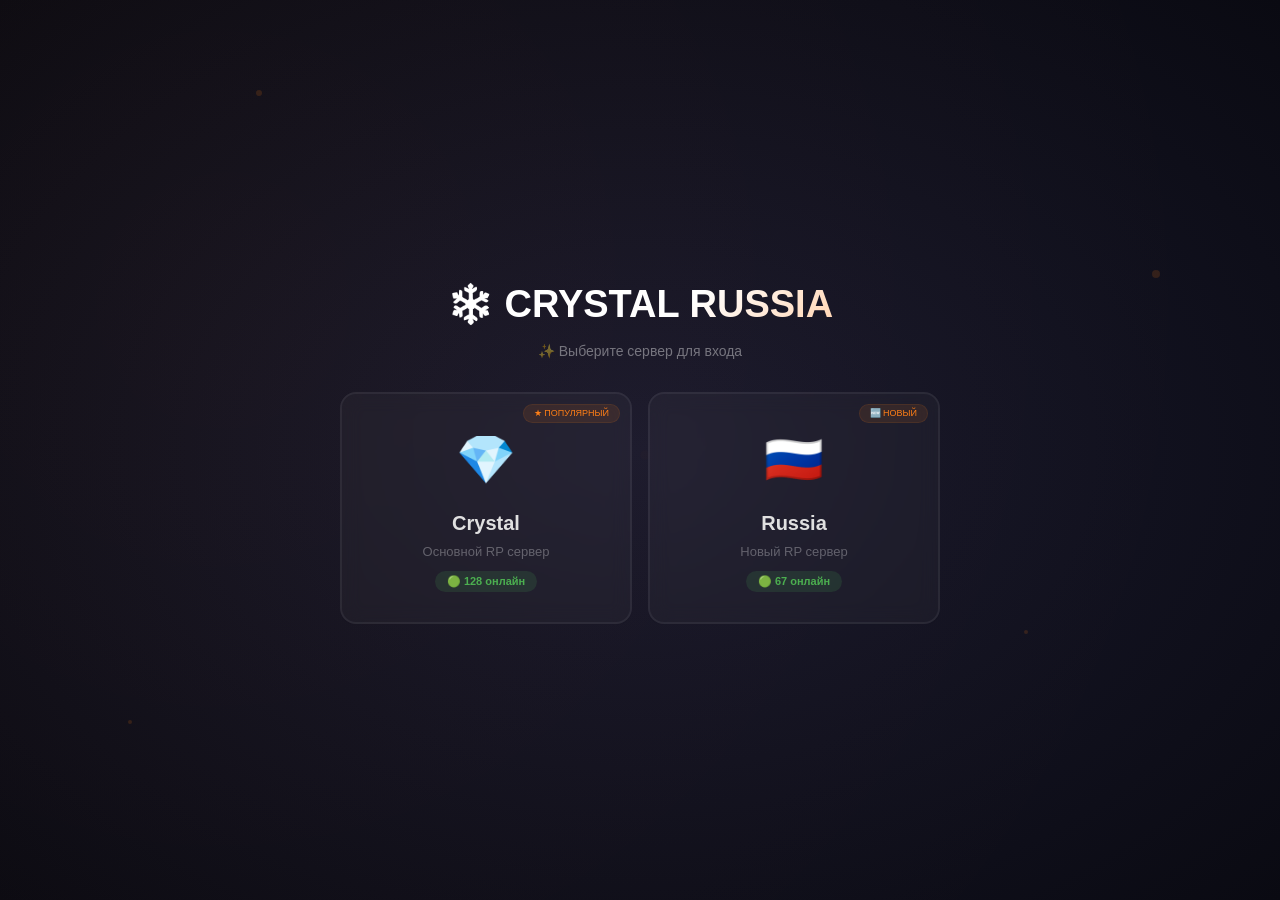
==== index.html @ 5cdd097f "Update index.html" ====
<!DOCTYPE html>
<html lang="ru">
<head>
    <meta charset="UTF-8">
    <meta name="viewport" content="width=device-width, initial-scale=1.0">
    <title>CRYSTAL RUSSIA | Форум</title>
    <link rel="stylesheet" href="https://cdnjs.cloudflare.com/ajax/libs/font-awesome/6.4.0/css/all.min.css">
    <style>
        /* ========================================================= */
        /* БАЗА */
        /* ========================================================= */
        * {
            margin: 0;
            padding: 0;
            box-sizing: border-box;
        }
        body {
            font-family: 'Segoe UI', Tahoma, Geneva, Verdana, sans-serif;
            background: #0a0a12;
            color: #e0e0e0;
            line-height: 1.5;
            overflow-x: hidden;
        }
        a {
            text-decoration: none;
            color: inherit;
        }
        .container {
            max-width: 1200px;
            margin: 0 auto;
            padding: 0 16px;
        }
        ::-webkit-scrollbar {
            width: 4px;
        }
        ::-webkit-scrollbar-track {
            background: #0a0a12;
        }
        ::-webkit-scrollbar-thumb {
            background: #ff7f17;
            border-radius: 10px;
        }
        .hidden {
            display: none !important;
        }

        /* ========================================================= */
        /* АНИМАЦИИ */
        /* ========================================================= */
        @keyframes fadeInUp {
            from {
                opacity: 0;
                transform: translateY(30px) scale(0.95);
            }
            to {
                opacity: 1;
                transform: translateY(0) scale(1);
            }
        }
        @keyframes float {
            0%,
            100% {
                transform: translateY(0) rotate(0deg);
            }
            50% {
                transform: translateY(-12px) rotate(2deg);
            }
        }
        @keyframes glowPulse {
            0%,
            100% {
                box-shadow: 0 0 10px rgba(255, 127, 23, 0.2);
            }
            50% {
                box-shadow: 0 0 30px rgba(255, 127, 23, 0.5), 0 0 60px rgba(255, 127, 23, 0.1);
            }
        }
        @keyframes pulse {
            0%,
            100% {
                opacity: 1;
                transform: scale(1);
            }
            50% {
                opacity: 0.6;
                transform: scale(1.1);
            }
        }
        @keyframes shimmer {
            0% {
                background-position: -200% center;
            }
            100% {
                background-position: 200% center;
            }
        }
        @keyframes rotateSlow {
            from {
                transform: rotate(0deg);
            }
            to {
                transform: rotate(360deg);
            }
        }
        @keyframes slideInLeft {
            from {
                opacity: 0;
                transform: translateX(-30px);
            }
            to {
                opacity: 1;
                transform: translateX(0);
            }
        }
        @keyframes messageAppear {
            from {
                opacity: 0;
                transform: translateX(-20px) scale(0.95);
            }
            to {
                opacity: 1;
                transform: translateX(0) scale(1);
            }
        }
        @keyframes scaleIn {
            from {
                opacity: 0;
                transform: scale(0.8);
            }
            to {
                opacity: 1;
                transform: scale(1);
            }
        }

        .animate-fade-up {
            animation: fadeInUp 0.6s ease forwards;
        }
        .animate-float {
            animation: float 3s ease-in-out infinite;
        }
        .animate-glow {
            animation: glowPulse 2.5s ease-in-out infinite;
        }
        .animate-pulse {
            animation: pulse 2s ease-in-out infinite;
        }
        .animate-slide-left {
            animation: slideInLeft 0.5s ease forwards;
        }
        .animate-rotate {
            animation: rotateSlow 10s linear infinite;
        }
        .animate-message {
            animation: messageAppear 0.4s ease forwards;
        }
        .animate-scale {
            animation: scaleIn 0.5s ease forwards;
        }

        .hover-scale {
            transition: transform 0.3s cubic-bezier(0.34, 1.56, 0.64, 1);
        }
        .hover-scale:hover {
            transform: scale(1.05);
        }
        .hover-glow {
            transition: box-shadow 0.3s ease, border-color 0.3s ease, transform 0.3s ease;
        }
        .hover-glow:hover {
            box-shadow: 0 0 30px rgba(255, 127, 23, 0.15);
            border-color: #ff7f17;
            transform: translateY(-3px);
        }

        /* ========================================================= */
        /* ВЫБОР СЕРВЕРА (ПЕРВИЧНЫЙ) */
        /* ========================================================= */
        .server-select-primary {
            display: flex;
            align-items: center;
            justify-content: center;
            min-height: 100vh;
            background: radial-gradient(ellipse at center, #1a1a2e, #0a0a12);
            padding: 20px;
            position: relative;
            overflow: hidden;
        }
        .server-select-primary::before {
            content: '';
            position: absolute;
            top: -30%;
            left: -30%;
            width: 160%;
            height: 160%;
            background: radial-gradient(circle at 30% 40%, rgba(255, 127, 23, 0.03), transparent 60%);
            animation: rotateSlow 30s linear infinite;
        }
        .server-select-primary__particles {
            position: absolute;
            width: 100%;
            height: 100%;
            top: 0;
            left: 0;
            pointer-events: none;
            overflow: hidden;
        }
        .server-select-primary__particle {
            position: absolute;
            width: 4px;
            height: 4px;
            background: rgba(255, 127, 23, 0.15);
            border-radius: 50%;
            animation: float 6s ease-in-out infinite;
        }
        .server-select-primary__particle:nth-child(1) {
            top: 10%;
            left: 20%;
            animation-delay: 0s;
            width: 6px;
            height: 6px;
        }
        .server-select-primary__particle:nth-child(2) {
            top: 70%;
            left: 80%;
            animation-delay: 1s;
        }
        .server-select-primary__particle:nth-child(3) {
            top: 30%;
            left: 90%;
            animation-delay: 2s;
            width: 8px;
            height: 8px;
        }
        .server-select-primary__particle:nth-child(4) {
            top: 80%;
            left: 10%;
            animation-delay: 0.5s;
        }
        .server-select-primary__particle:nth-child(5) {
            top: 50%;
            left: 50%;
            animation-delay: 1.5s;
            width: 10px;
            height: 10px;
            opacity: 0.1;
        }

        .server-select-primary__box {
            text-align: center;
            max-width: 600px;
            width: 100%;
            position: relative;
            z-index: 1;
            animation: fadeInUp 0.8s ease;
        }
        .server-select-primary__title {
            font-size: 38px;
            font-weight: 900;
            margin-bottom: 8px;
            background: linear-gradient(135deg, #fff 30%, #ff7f17 70%, #ff5500);
            -webkit-background-clip: text;
            -webkit-text-fill-color: transparent;
            background-size: 200% auto;
            animation: shimmer 4s linear infinite;
        }
        .server-select-primary__title-icon {
            display: inline-block;
            animation: rotateSlow 8s linear infinite;
        }
        .server-select-primary__subtitle {
            color: rgba(255, 255, 255, 0.4);
            font-size: 14px;
            margin-bottom: 30px;
        }
        .server-select-primary__grid {
            display: grid;
            grid-template-columns: repeat(auto-fit, minmax(200px, 1fr));
            gap: 16px;
        }

        .server-card {
            background: rgba(255, 255, 255, 0.03);
            border: 2px solid rgba(255, 255, 255, 0.06);
            border-radius: 16px;
            padding: 30px 20px;
            cursor: pointer;
            transition: all 0.4s cubic-bezier(0.34, 1.56, 0.64, 1);
            position: relative;
            overflow: hidden;
            backdrop-filter: blur(10px);
        }
        .server-card::before {
            content: '';
            position: absolute;
            top: 0;
            left: 0;
            right: 0;
            bottom: 0;
            background: linear-gradient(135deg, rgba(255, 127, 23, 0.05), transparent 50%);
            opacity: 0;
            transition: opacity 0.5s ease;
        }
        .server-card:hover {
            background: rgba(255, 255, 255, 0.06);
            border-color: #ff7f17;
            transform: translateY(-6px) scale(1.02);
            box-shadow: 0 20px 60px rgba(255, 127, 23, 0.1);
        }
        .server-card:hover::before {
            opacity: 1;
        }
        .server-card__icon {
            font-size: 48px;
            display: block;
            margin-bottom: 12px;
            transition: transform 0.3s ease;
        }
        .server-card:hover .server-card__icon {
            transform: scale(1.1) rotate(-5deg);
        }
        .server-card__name {
            font-size: 20px;
            font-weight: 700;
        }
        .server-card__desc {
            font-size: 13px;
            color: rgba(255, 255, 255, 0.3);
            margin-top: 4px;
        }
        .server-card__online {
            display: inline-block;
            padding: 2px 12px;
            border-radius: 20px;
            font-size: 11px;
            font-weight: 700;
            margin-top: 10px;
            background: rgba(76, 175, 80, 0.15);
            color: #4caf50;
            animation: pulse 2s infinite;
        }
        .server-card__badge {
            position: absolute;
            top: 10px;
            right: 10px;
            font-size: 9px;
            padding: 2px 10px;
            border-radius: 12px;
            background: rgba(255, 127, 23, 0.1);
            color: #ff7f17;
            border: 1px solid rgba(255, 127, 23, 0.1);
        }

        .server-select-secondary {
            display: none;
            align-items: center;
            justify-content: center;
            min-height: 80vh;
            padding: 20px;
            position: relative;
        }
        .server-select-secondary.active {
            display: flex;
            animation: fadeInUp 0.5s ease;
        }
        .server-select-secondary__box {
            text-align: center;
            max-width: 600px;
            width: 100%;
        }
        .server-select-secondary__title {
            font-size: 32px;
            font-weight: 900;
            margin-bottom: 6px;
            background: linear-gradient(90deg, #fff, #ff7f17);
            -webkit-background-clip: text;
            -webkit-text-fill-color: transparent;
        }
        .server-select-secondary__subtitle {
            color: rgba(255, 255, 255, 0.4);
            font-size: 13px;
            margin-bottom: 24px;
        }
        .server-select-secondary__grid {
            display: grid;
            grid-template-columns: repeat(auto-fit, minmax(200px, 1fr));
            gap: 16px;
        }

        /* ========================================================= */
        /* МОДАЛЬНОЕ ОКНО ВХОДА */
        /* ========================================================= */
        .login-modal {
            position: fixed;
            top: 0;
            left: 0;
            width: 100%;
            height: 100%;
            background: rgba(0, 0, 0, 0.85);
            z-index: 9999;
            display: none;
            align-items: center;
            justify-content: center;
            backdrop-filter: blur(8px);
        }
        .login-modal.active {
            display: flex;
            animation: fadeInUp 0.5s ease;
        }
        .login-modal__box {
            background: rgba(20, 20, 35, 0.95);
            padding: 32px;
            border-radius: 16px;
            border: 2px solid #ff7f17;
            width: 100%;
            max-width: 380px;
            box-shadow: 0 0 60px rgba(255, 127, 23, 0.12);
            animation: float 4s ease-in-out infinite;
            position: relative;
            overflow: hidden;
        }
        .login-modal__box::before {
            content: '';
            position: absolute;
            top: -50%;
            left: -50%;
            width: 200%;
            height: 200%;
            background: radial-gradient(circle at 30% 20%, rgba(255, 127, 23, 0.03), transparent 60%);
            pointer-events: none;
        }
        .login-modal__title {
            font-size: 24px;
            font-weight: 900;
            text-align: center;
            margin-bottom: 6px;
            background: linear-gradient(90deg, #fff, #ff7f17);
            -webkit-background-clip: text;
            -webkit-text-fill-color: transparent;
        }
        .login-modal__subtitle {
            text-align: center;
            color: rgba(255, 255, 255, 0.4);
            font-size: 13px;
            margin-bottom: 20px;
        }
        .login-modal__input {
            width: 100%;
            padding: 12px 16px;
            background: rgba(255, 255, 255, 0.04);
            border: 1px solid rgba(255, 255, 255, 0.08);
            border-radius: 10px;
            color: #fff;
            font-size: 14px;
            margin-bottom: 12px;
            transition: all 0.3s ease;
        }
        .login-modal__input:focus {
            outline: none;
            border-color: #ff7f17;
            box-shadow: 0 0 20px rgba(255, 127, 23, 0.1);
            transform: scale(1.01);
        }
        .login-modal__input::placeholder {
            color: rgba(255, 255, 255, 0.2);
        }
        .login-modal__btn {
            width: 100%;
            padding: 12px;
            background: linear-gradient(135deg, #ff7f17, #ff5500);
            border: none;
            border-radius: 10px;
            color: #fff;
            font-size: 15px;
            font-weight: 700;
            cursor: pointer;
            transition: all 0.3s cubic-bezier(0.34, 1.56, 0.64, 1);
            text-transform: uppercase;
            letter-spacing: 1px;
            position: relative;
            overflow: hidden;
        }
        .login-modal__btn::after {
            content: '';
            position: absolute;
            top: -50%;
            left: -50%;
            width: 200%;
            height: 200%;
            background: linear-gradient(45deg, transparent, rgba(255, 255, 255, 0.1), transparent);
            transform: rotate(45deg);
            transition: all 0.6s ease;
        }
        .login-modal__btn:hover {
            transform: translateY(-3px) scale(1.02);
            box-shadow: 0 6px 30px rgba(255, 127, 23, 0.4);
        }
        .login-modal__btn:hover::after {
            left: 100%;
        }
        .login-modal__btn:active {
            transform: scale(0.97);
        }
        .login-modal__error {
            color: #ff1744;
            font-size: 12px;
            text-align: center;
            margin-top: 8px;
            min-height: 18px;
        }
        .login-modal__error.success {
            color: #4caf50;
        }
        .login-modal__register {
            text-align: center;
            margin-top: 12px;
            font-size: 13px;
            color: rgba(255, 255, 255, 0.35);
        }
        .login-modal__register a {
            color: #ff7f17;
            cursor: pointer;
            transition: color 0.3s ease;
        }
        .login-modal__register a:hover {
            color: #ff5500;
            text-decoration: underline;
        }

        /* ========================================================= */
        /* ШАПКА */
        /* ========================================================= */
        .header {
            background: rgba(10, 10, 18, 0.85);
            backdrop-filter: blur(12px);
            border-bottom: 1px solid rgba(255, 127, 23, 0.1);
            padding: 8px 0;
            position: sticky;
            top: 0;
            z-index: 1000;
            transition: all 0.3s ease;
        }
        .header:hover {
            background: rgba(10, 10, 18, 0.95);
        }
        .header__container {
            display: flex;
            justify-content: space-between;
            align-items: center;
            flex-wrap: wrap;
            gap: 8px;
        }
        .header__left {
            display: flex;
            align-items: center;
            gap: 8px;
        }
        .header__logo {
            display: flex;
            align-items: center;
            gap: 8px;
        }
        .header__logo-icon {
            font-size: 22px;
            color: #ff7f17;
            animation: rotateSlow 10s linear infinite;
        }
        .header__logo-text {
            font-size: 18px;
            font-weight: 800;
            letter-spacing: 0.5px;
            background: linear-gradient(90deg, #fff, #ff7f17);
            -webkit-background-clip: text;
            -webkit-text-fill-color: transparent;
        }
        .header__server {
            font-size: 11px;
            color: rgba(255, 255, 255, 0.3);
            padding: 2px 10px;
            border-radius: 20px;
            background: rgba(255, 255, 255, 0.05);
            border: 1px solid rgba(255, 127, 23, 0.1);
            transition: all 0.3s ease;
            cursor: pointer;
            display: flex;
            align-items: center;
            gap: 4px;
        }
        .header__server:hover {
            border-color: #ff7f17;
            color: #fff;
            transform: scale(1.05);
            background: rgba(255, 127, 23, 0.05);
        }
        .header__online {
            display: flex;
            align-items: center;
            gap: 5px;
            font-size: 12px;
            color: #4caf50;
            padding: 2px 10px;
            background: rgba(76, 175, 80, 0.05);
            border-radius: 12px;
        }
        .header__online-dot {
            width: 8px;
            height: 8px;
            border-radius: 50%;
            background: #4caf50;
            animation: pulse 1.5s infinite;
        }
        .header__right {
            display: flex;
            align-items: center;
            gap: 8px;
        }
        .header__user-avatar {
            width: 36px;
            height: 36px;
            border-radius: 50%;
            background: linear-gradient(135deg, #ff7f17, #ff5500);
            display: flex;
            align-items: center;
            justify-content: center;
            font-size: 14px;
            font-weight: 700;
            cursor: pointer;
            transition: all 0.3s cubic-bezier(0.34, 1.56, 0.64, 1);
            flex-shrink: 0;
            object-fit: cover;
            position: relative;
            border: 2px solid transparent;
        }
        .header__user-avatar:hover {
            transform: scale(1.1);
            border-color: #ff7f17;
            box-shadow: 0 0 20px rgba(255, 127, 23, 0.2);
        }
        .header__user-avatar img {
            width: 100%;
            height: 100%;
            border-radius: 50%;
            object-fit: cover;
        }
        .header__user-avatar .status-dot {
            position: absolute;
            bottom: 0;
            right: 0;
            width: 12px;
            height: 12px;
            border-radius: 50%;
            border: 2px solid #0a0a12;
            transition: all 0.3s ease;
        }
        .status-online {
            background: #4caf50;
            animation: pulse 2s infinite;
        }
        .status-offline {
            background: #757575;
        }
        .header__user-name {
            font-weight: 600;
            font-size: 13px;
            transition: color 0.3s ease;
        }
        .header__user-name:hover {
            color: #ff7f17;
        }
        .header__user-prefix {
            padding: 1px 10px;
            border-radius: 20px;
            font-size: 9px;
            font-weight: 700;
            text-transform: uppercase;
            transition: all 0.3s ease;
        }
        .prefix-admin {
            background: linear-gradient(135deg, #ff1744, #d50000);
            color: #fff;
        }
        .prefix-helper {
            background: linear-gradient(135deg, #2196f3, #0d47a1);
            color: #fff;
        }
        .prefix-developer {
            background: linear-gradient(135deg, #ff7f17, #e65100);
            color: #fff;
        }
        .prefix-user {
            background: rgba(255, 255, 255, 0.08);
            color: rgba(255, 255, 255, 0.5);
        }
        .prefix-moderator {
            background: linear-gradient(135deg, #4caf50, #1b5e20);
            color: #fff;
        }

        .header__messages {
            position: relative;
            font-size: 18px;
            color: rgba(255, 255, 255, 0.4);
            transition: all 0.3s ease;
            cursor: pointer;
            padding: 4px 8px;
            border-radius: 8px;
        }
        .header__messages:hover {
            color: #ff7f17;
            background: rgba(255, 127, 23, 0.05);
            transform: scale(1.1);
        }
        .header__messages .badge {
            position: absolute;
            top: -5px;
            right: -3px;
            background: linear-gradient(135deg, #ff1744, #d50000);
            font-size: 8px;
            padding: 1px 5px;
            border-radius: 20px;
            font-weight: 700;
            animation: pulse 2s infinite;
        }
        .header__logout {
            padding: 4px 12px;
            background: rgba(255, 23, 68, 0.1);
            color: #ff1744;
            border: none;
            border-radius: 6px;
            cursor: pointer;
            font-weight: 600;
            transition: all 0.3s ease;
            font-size: 11px;
        }
        .header__logout:hover {
            background: rgba(255, 23, 68, 0.2);
            transform: scale(1.05);
        }

        /* ========================================================= */
        /* БУРГЕР-МЕНЮ */
        /* ========================================================= */
        .burger-icon {
            display: none;
            flex-direction: column;
            gap: 4px;
            cursor: pointer;
            padding: 5px 7px;
            background: rgba(255, 255, 255, 0.04);
            border-radius: 8px;
            border: 1px solid rgba(255, 255, 255, 0.06);
            transition: all 0.3s ease;
        }
        .burger-icon:hover {
            background: rgba(255, 127, 23, 0.05);
            border-color: #ff7f17;
        }
        .burger-icon span {
            width: 22px;
            height: 2px;
            background: #fff;
            border-radius: 3px;
            transition: all 0.3s ease;
        }
        .burger-icon.active span:nth-child(1) {
            transform: rotate(45deg) translate(5px, 4px);
        }
        .burger-icon.active span:nth-child(2) {
            opacity: 0;
            transform: scaleX(0);
        }
        .burger-icon.active span:nth-child(3) {
            transform: rotate(-45deg) translate(5px, -4px);
        }

        .burger-overlay {
            position: fixed;
            top: 0;
            left: 0;
            width: 100%;
            height: 100%;
            background: rgba(0, 0, 0, 0.6);
            z-index: 999;
            opacity: 0;
            visibility: hidden;
            transition: all 0.3s ease;
        }
        .burger-overlay.active {
            opacity: 1;
            visibility: visible;
        }

        .burger-menu {
            position: fixed;
            top: 0;
            left: -280px;
            width: 250px;
            height: 100vh;
            background: rgba(10, 10, 18, 0.98);
            padding: 10px 0;
            transition: all 0.4s cubic-bezier(0.4, 0, 0.2, 1);
            z-index: 1000;
            border-right: 2px solid #ff7f17;
            overflow-y: auto;
            box-shadow: 4px 0 40px rgba(0, 0, 0, 0.3);
        }
        .burger-menu.open {
            left: 0;
        }

        .burger-close {
            position: absolute;
            top: 8px;
            right: 12px;
            font-size: 20px;
            background: none;
            border: none;
            color: #fff;
            cursor: pointer;
            transition: all 0.3s ease;
            padding: 4px 8px;
            border-radius: 6px;
        }
        .burger-close:hover {
            color: #ff7f17;
            transform: rotate(90deg) scale(1.2);
            background: rgba(255, 127, 23, 0.05);
        }

        .burger-user {
            display: flex;
            align-items: center;
            gap: 8px;
            padding: 8px 14px 12px;
            border-bottom: 1px solid rgba(255, 255, 255, 0.05);
        }
        .burger-avatar {
            width: 36px;
            height: 36px;
            border-radius: 50%;
            background: linear-gradient(135deg, #ff7f17, #ff5500);
            display: flex;
            align-items: center;
            justify-content: center;
            font-size: 14px;
            font-weight: 700;
            flex-shrink: 0;
            overflow: hidden;
            position: relative;
            border: 2px solid rgba(255, 127, 23, 0.2);
        }
        .burger-avatar img {
            width: 100%;
            height: 100%;
            border-radius: 50%;
            object-fit: cover;
        }
        .burger-avatar .status-dot {
            position: absolute;
            bottom: 0;
            right: 0;
            width: 10px;
            height: 10px;
            border-radius: 50%;
            border: 2px solid #0a0a12;
        }
        .burger-username {
            font-size: 14px;
            font-weight: 700;
        }
        .burger-user-prefix {
            font-size: 8px;
            padding: 0px 6px;
            border-radius: 20px;
            font-weight: 700;
            text-transform: uppercase;
            display: inline-block;
        }
        .burger-user-status {
            font-size: 10px;
            color: #4caf50;
        }

        .burger-nav {
            padding: 4px 0;
        }
        .burger-nav-title {
            color: rgba(255, 255, 255, 0.2);
            font-size: 9px;
            text-transform: uppercase;
            letter-spacing: 1.5px;
            padding: 10px 14px 4px;
        }
        .burger-nav a {
            display: flex;
            align-items: center;
            justify-content: space-between;
            padding: 6px 14px;
            color: rgba(255, 255, 255, 0.6);
            transition: all 0.25s ease;
            font-size: 12px;
            cursor: pointer;
            border-left: 2px solid transparent;
        }
        .burger-nav a:hover {
            color: #ff7f17;
            background: rgba(255, 127, 23, 0.06);
            border-left-color: #ff7f17;
            padding-left: 18px;
        }
        .burger-nav a i {
            width: 20px;
            font-size: 13px;
            transition: transform 0.3s ease;
        }
        .burger-nav a:hover i {
            transform: scale(1.1);
        }
        .burger-nav a .badge {
            background: linear-gradient(135deg, #ff1744, #d50000);
            font-size: 8px;
            padding: 1px 6px;
            border-radius: 20px;
            animation: pulse 2s infinite;
        }

        .burger-footer {
            padding: 10px 14px;
            border-top: 1px solid rgba(255, 255, 255, 0.05);
            margin-top: auto;
        }

        /* ========================================================= */
        /* ОСНОВНЫЕ СТИЛИ */
        /* ========================================================= */
        .btn {
            display: inline-flex;
            align-items: center;
            gap: 8px;
            padding: 7px 18px;
            border-radius: 50px;
            font-weight: 700;
            font-size: 11px;
            border: none;
            cursor: pointer;
            transition: all 0.3s cubic-bezier(0.34, 1.56, 0.64, 1);
            text-transform: uppercase;
            letter-spacing: 0.5px;
            position: relative;
            overflow: hidden;
        }
        .btn-primary {
            background: linear-gradient(135deg, #ff7f17, #ff5500);
            color: #fff;
        }
        .btn-primary:hover {
            transform: translateY(-3px) scale(1.02);
            box-shadow: 0 6px 25px rgba(255, 127, 23, 0.3);
        }
        .btn-secondary {
            background: rgba(255, 255, 255, 0.05);
            color: #fff;
            border: 1px solid rgba(255, 255, 255, 0.08);
        }
        .btn-secondary:hover {
            border-color: #ff7f17;
            background: rgba(255, 127, 23, 0.05);
            transform: translateY(-3px);
        }
        .btn-sm {
            padding: 4px 12px;
            font-size: 10px;
        }
        .btn-danger {
            background: rgba(255, 23, 68, 0.1);
            color: #ff1744;
            border: 1px solid rgba(255, 23, 68, 0.12);
        }
        .btn-danger:hover {
            background: rgba(255, 23, 68, 0.2);
            transform: translateY(-3px);
        }
        .btn-success {
            background: rgba(76, 175, 80, 0.1);
            color: #4caf50;
            border: 1px solid rgba(76, 175, 80, 0.12);
        }
        .btn-success:hover {
            background: rgba(76, 175, 80, 0.2);
            transform: translateY(-3px);
        }
        .btn-warning {
            background: rgba(255, 193, 7, 0.1);
            color: #ffc107;
            border: 1px solid rgba(255, 193, 7, 0.12);
        }
        .btn-warning:hover {
            background: rgba(255, 193, 7, 0.2);
            transform: translateY(-3px);
        }

        .main-content {
            min-height: calc(100vh - 70px);
            padding: 20px 0 40px;
        }

        /* Герой */
        .hero {
            text-align: center;
            padding: 30px 0 25px;
            border-bottom: 1px solid rgba(255, 255, 255, 0.03);
            background: radial-gradient(ellipse at center, rgba(255, 127, 23, 0.03), transparent 70%);
            margin-bottom: 20px;
        }
        .hero__badge {
            display: inline-block;
            padding: 3px 14px;
            border-radius: 50px;
            background: rgba(255, 127, 23, 0.1);
            color: #ff7f17;
            font-size: 10px;
            font-weight: 700;
            border: 1px solid rgba(255, 127, 23, 0.12);
            margin-bottom: 10px;
            animation: pulse 3s infinite;
        }
        .hero__title {
            font-size: 28px;
            font-weight: 900;
            margin-bottom: 8px;
            background: linear-gradient(90deg, #fff, #ff7f17, #ff5500);
            -webkit-background-clip: text;
            -webkit-text-fill-color: transparent;
            background-size: 200% auto;
            animation: shimmer 4s linear infinite;
        }
        .hero__title span {
            -webkit-text-fill-color: #ff7f17;
        }
        .hero__subtitle {
            font-size: 14px;
            color: rgba(255, 255, 255, 0.4);
            max-width: 500px;
            margin: 0 auto 18px;
        }
        .hero__stats {
            display: flex;
            justify-content: center;
            gap: 24px;
            flex-wrap: wrap;
        }
        .hero__stat {
            text-align: center;
            padding: 8px 16px;
            background: rgba(255, 255, 255, 0.02);
            border-radius: 12px;
            border: 1px solid rgba(255, 255, 255, 0.03);
            transition: all 0.3s ease;
        }
        .hero__stat:hover {
            background: rgba(255, 255, 255, 0.04);
            border-color: rgba(255, 127, 23, 0.1);
            transform: translateY(-2px);
        }
        .hero__stat-number {
            display: block;
            font-size: 22px;
            font-weight: 900;
            color: #ff7f17;
            transition: all 0.3s ease;
        }
        .hero__stat:hover .hero__stat-number {
            transform: scale(1.05);
        }
        .hero__stat-label {
            font-size: 10px;
            color: rgba(255, 255, 255, 0.35);
        }

        /* Форум */
        .forum-section {
            padding: 16px 0;
            border-bottom: 1px solid rgba(255, 255, 255, 0.03);
        }
        .forum-section:last-child {
            border-bottom: none;
        }
        .forum-section__header {
            display: flex;
            justify-content: space-between;
            align-items: center;
            margin-bottom: 12px;
            flex-wrap: wrap;
            gap: 6px;
        }
        .forum-section__title {
            font-size: 16px;
            font-weight: 700;
            transition: color 0.3s ease;
        }
        .forum-section__title i {
            color: #ff7f17;
            margin-right: 6px;
        }
        .forum-section__desc {
            color: rgba(255, 255, 255, 0.35);
            font-size: 11px;
        }

        .forum-grid {
            display: grid;
            grid-template-columns: repeat(auto-fill, minmax(260px, 1fr));
            gap: 10px;
        }
        .forum-card {
            background: rgba(255, 255, 255, 0.02);
            border-radius: 10px;
            padding: 12px 14px;
            border: 1px solid rgba(255, 255, 255, 0.04);
            transition: all 0.3s cubic-bezier(0.34, 1.56, 0.64, 1);
            cursor: pointer;
            position: relative;
            overflow: hidden;
        }
        .forum-card::before {
            content: '';
            position: absolute;
            top: 0;
            left: 0;
            right: 0;
            bottom: 0;
            background: linear-gradient(135deg, rgba(255, 127, 23, 0.02), transparent);
            opacity: 0;
            transition: opacity 0.3s ease;
        }
        .forum-card:hover {
            background: rgba(255, 255, 255, 0.04);
            border-color: rgba(255, 127, 23, 0.15);
            transform: translateY(-4px) scale(1.01);
            box-shadow: 0 8px 30px rgba(0, 0, 0, 0.2);
        }
        .forum-card:hover::before {
            opacity: 1;
        }
        .forum-card__header {
            display: flex;
            align-items: center;
            gap: 8px;
            margin-bottom: 2px;
        }
        .forum-card__icon {
            font-size: 16px;
            color: #ff7f17;
            width: 28px;
            text-align: center;
            transition: transform 0.3s ease;
        }
        .forum-card:hover .forum-card__icon {
            transform: scale(1.1) rotate(-5deg);
        }
        .forum-card__title {
            font-size: 13px;
            font-weight: 700;
        }
        .forum-card__desc {
            font-size: 11px;
            color: rgba(255, 255, 255, 0.35);
            margin-left: 36px;
            margin-bottom: 4px;
        }
        .forum-card__meta {
            display: flex;
            gap: 12px;
            font-size: 10px;
            color: rgba(255, 255, 255, 0.2);
            margin-left: 36px;
        }
        .forum-card__meta span i {
            margin-right: 2px;
        }
        .forum-card__badge {
            background: linear-gradient(135deg, #ff1744, #d50000);
            font-size: 8px;
            padding: 1px 6px;
            border-radius: 20px;
            margin-left: 4px;
            animation: pulse 2s infinite;
        }

        /* Топики */
        .topics-section {
            padding: 16px 0 20px;
        }
        .topics-section__header {
            display: flex;
            justify-content: space-between;
            align-items: center;
            margin-bottom: 12px;
        }
        .topics-section__title {
            font-size: 16px;
            font-weight: 700;
        }

        .topic-list {
            display: flex;
            flex-direction: column;
            gap: 6px;
        }
        .topic-item {
            display: flex;
            justify-content: space-between;
            align-items: center;
            padding: 10px 14px;
            background: rgba(255, 255, 255, 0.015);
            border: 1px solid rgba(255, 255, 255, 0.03);
            border-radius: 8px;
            cursor: pointer;
            transition: all 0.3s ease;
        }
        .topic-item:hover {
            background: rgba(255, 255, 255, 0.025);
            border-color: rgba(255, 127, 23, 0.08);
            transform: translateX(4px);
        }
        .topic-item__left {
            display: flex;
            align-items: center;
            gap: 12px;
            flex: 1;
            min-width: 0;
        }
        .topic-item__status {
            font-size: 14px;
            color: #ff7f17;
            width: 20px;
            text-align: center;
        }
        .topic-item__title {
            font-size: 13px;
            font-weight: 600;
        }
        .topic-item__title a {
            transition: color 0.3s ease;
        }
        .topic-item__title a:hover {
            color: #ff7f17;
        }
        .topic-item__tag {
            font-size: 8px;
            padding: 1px 6px;
            border-radius: 20px;
            font-weight: 700;
            margin-left: 4px;
        }
        .tag-important {
            background: rgba(255, 23, 68, 0.15);
            color: #ff1744;
        }
        .tag-new {
            background: rgba(76, 175, 80, 0.15);
            color: #4caf50;
        }
        .tag-answered {
            background: rgba(33, 150, 243, 0.15);
            color: #2196f3;
        }
        .topic-item__meta {
            font-size: 10px;
            color: rgba(255, 255, 255, 0.25);
            margin-top: 2px;
        }
        .topic-item__meta span {
            margin-right: 10px;
        }
        .topic-item__right {
            font-size: 10px;
            color: rgba(255, 255, 255, 0.2);
            text-align: right;
            flex-shrink: 0;
        }
        .topic-item__right .author {
            display: block;
            font-weight: 600;
            color: rgba(255, 255, 255, 0.4);
        }

        .no-items {
            text-align: center;
            padding: 24px 16px;
            color: rgba(255, 255, 255, 0.15);
        }
        .no-items i {
            font-size: 28px;
            display: block;
            margin-bottom: 6px;
            opacity: 0.3;
        }

        /* Статистика */
        .forum-stats {
            display: grid;
            grid-template-columns: repeat(auto-fit, minmax(100px, 1fr));
            gap: 8px;
            padding: 18px 0;
            border-top: 1px solid rgba(255, 255, 255, 0.03);
            margin-top: 12px;
        }
        .forum-stats__item {
            text-align: center;
            padding: 8px;
            background: rgba(255, 255, 255, 0.01);
            border-radius: 8px;
            transition: all 0.3s ease;
        }
        .forum-stats__item:hover {
            background: rgba(255, 255, 255, 0.02);
            transform: translateY(-2px);
        }
        .forum-stats__number {
            display: block;
            font-size: 18px;
            font-weight: 900;
            color: #ff7f17;
            transition: all 0.3s ease;
        }
        .forum-stats__item:hover .forum-stats__number {
            transform: scale(1.05);
        }
        .forum-stats__label {
            font-size: 10px;
            color: rgba(255, 255, 255, 0.3);
        }

        /* Контент страницы */
        .content-page {
            padding: 20px 0;
            min-height: 40vh;
        }
        .content-page__title {
            font-size: 28px;
            font-weight: 900;
            margin-bottom: 6px;
            color: #ff7f17;
        }
        .content-page__subtitle {
            color: rgba(255, 255, 255, 0.35);
            margin-bottom: 20px;
            font-size: 14px;
        }
        .content-page__body {
            background: rgba(255, 255, 255, 0.02);
            border: 1px solid rgba(255, 255, 255, 0.05);
            border-radius: 12px;
            padding: 24px;
            font-size: 14px;
            line-height: 1.8;
            color: rgba(255, 255, 255, 0.8);
            white-space: pre-wrap;
            word-wrap: break-word;
            transition: all 0.3s ease;
        }
        .content-page__body:hover {
            border-color: rgba(255, 127, 23, 0.1);
        }
        .content-page__body h1,
        .content-page__body h2,
        .content-page__body h3 {
            color: #ff7f17;
            margin: 16px 0 8px;
        }
        .content-page__body h1 {
            font-size: 24px;
        }
        .content-page__body h2 {
            font-size: 20px;
        }
        .content-page__body h3 {
            font-size: 17px;
        }
        .content-page__body ul,
        .content-page__body ol {
            padding-left: 24px;
            margin: 8px 0;
        }
        .content-page__body li {
            margin: 4px 0;
        }
        .content-page__editor {
            width: 100%;
            min-height: 250px;
            background: rgba(255, 255, 255, 0.015);
            border: 1px solid rgba(255, 255, 255, 0.05);
            border-radius: 10px;
            padding: 14px;
            color: #e0e0e0;
            font-size: 13px;
            line-height: 1.7;
            resize: vertical;
            transition: all 0.3s ease;
        }
        .content-page__editor:focus {
            outline: none;
            border-color: #ff7f17;
            box-shadow: 0 0 20px rgba(255, 127, 23, 0.05);
        }
        .content-page__actions {
            display: flex;
            gap: 8px;
            margin-top: 12px;
            flex-wrap: wrap;
        }

        /* Жалобы и заявления */
        .complaints-page {
            padding: 20px 0;
        }
        .complaints-page__header {
            display: flex;
            justify-content: space-between;
            align-items: center;
            margin-bottom: 14px;
            flex-wrap: wrap;
            gap: 8px;
        }
        .complaints-page__title {
            font-size: 20px;
            font-weight: 900;
        }
        .complaints-page__title i {
            color: #ff7f17;
            margin-right: 8px;
        }

        .complaint-form {
            background: rgba(255, 255, 255, 0.015);
            border: 1px solid rgba(255, 255, 255, 0.04);
            border-radius: 10px;
            padding: 18px;
            margin-bottom: 18px;
            transition: all 0.3s ease;
        }
        .complaint-form:hover {
            border-color: rgba(255, 127, 23, 0.1);
        }
        .complaint-form__title {
            font-size: 15px;
            font-weight: 700;
            margin-bottom: 2px;
        }
        .complaint-form__subtitle {
            color: rgba(255, 255, 255, 0.3);
            font-size: 12px;
            margin-bottom: 12px;
        }
        .complaint-form__input {
            width: 100%;
            padding: 8px 12px;
            background: rgba(255, 255, 255, 0.04);
            border: 1px solid rgba(255, 255, 255, 0.05);
            border-radius: 8px;
            color: #fff;
            font-size: 12px;
            margin-bottom: 8px;
            transition: all 0.3s ease;
        }
        .complaint-form__input:focus {
            outline: none;
            border-color: #ff7f17;
            box-shadow: 0 0 15px rgba(255, 127, 23, 0.05);
        }
        .complaint-form__input::placeholder {
            color: rgba(255, 255, 255, 0.15);
        }
        .complaint-form__textarea {
            min-height: 80px;
            resize: vertical;
        }
        .complaint-form__row {
            display: grid;
            grid-template-columns: 1fr 1fr;
            gap: 8px;
        }
        .complaint-form__actions {
            display: flex;
            gap: 8px;
            margin-top: 2px;
            flex-wrap: wrap;
        }
        .complaint-form__image-upload {
            display: flex;
            align-items: center;
            gap: 10px;
            margin: 8px 0;
            padding: 8px 12px;
            background: rgba(255, 255, 255, 0.02);
            border-radius: 8px;
            border: 1px dashed rgba(255, 255, 255, 0.1);
        }
        .complaint-form__image-upload input[type="file"] {
            display: none;
        }
        .complaint-form__image-upload label {
            cursor: pointer;
            color: #ff7f17;
            font-size: 12px;
            transition: all 0.3s ease;
        }
        .complaint-form__image-upload label:hover {
            color: #ff5500;
            transform: scale(1.05);
        }
        .complaint-form__image-preview {
            display: flex;
            flex-wrap: wrap;
            gap: 8px;
            margin-top: 8px;
        }
        .complaint-form__image-preview img {
            width: 80px;
            height: 80px;
            object-fit: cover;
            border-radius: 8px;
            border: 1px solid rgba(255, 255, 255, 0.1);
        }

        .complaints-list {
            display: flex;
            flex-direction: column;
            gap: 8px;
        }
        .complaint-item {
            background: rgba(255, 255, 255, 0.015);
            border: 1px solid rgba(255, 255, 255, 0.03);
            border-radius: 10px;
            padding: 12px 14px;
            transition: all 0.3s ease;
        }
        .complaint-item:hover {
            background: rgba(255, 255, 255, 0.025);
            border-color: rgba(255, 127, 23, 0.08);
            transform: translateX(4px);
        }
        .complaint-item__header {
            display: flex;
            justify-content: space-between;
            align-items: center;
            flex-wrap: wrap;
            gap: 4px;
            margin-bottom: 2px;
        }
        .complaint-item__title {
            font-size: 13px;
            font-weight: 700;
        }
        .complaint-item__status {
            font-size: 10px;
            padding: 2px 10px;
            border-radius: 20px;
            font-weight: 600;
            animation: pulse 2s infinite;
        }
        .status-new {
            background: rgba(255, 127, 23, 0.1);
            color: #ff7f17;
        }
        .status-review {
            background: rgba(33, 150, 243, 0.1);
            color: #2196f3;
        }
        .status-answered {
            background: rgba(76, 175, 80, 0.1);
            color: #4caf50;
        }
        .status-rejected {
            background: rgba(255, 23, 68, 0.1);
            color: #ff1744;
        }
        .status-approved {
            background: rgba(76, 175, 80, 0.2);
            color: #4caf50;
        }

        .complaint-item__meta {
            font-size: 10px;
            color: rgba(255, 255, 255, 0.3);
        }
        .complaint-item__meta span {
            margin-right: 10px;
        }
        .complaint-item__body {
            font-size: 12px;
            color: rgba(255, 255, 255, 0.45);
            padding: 6px 0 4px;
            border-top: 1px solid rgba(255, 255, 255, 0.02);
            margin-top: 4px;
        }
        .complaint-item__images {
            display: flex;
            flex-wrap: wrap;
            gap: 8px;
            margin-top: 6px;
        }
        .complaint-item__images img {
            max-width: 150px;
            max-height: 150px;
            object-fit: cover;
            border-radius: 8px;
            border: 1px solid rgba(255, 255, 255, 0.1);
            cursor: pointer;
            transition: all 0.3s ease;
        }
        .complaint-item__images img:hover {
            transform: scale(1.05);
            border-color: #ff7f17;
        }
        .complaint-item__answer {
            background: rgba(76, 175, 80, 0.04);
            border-left: 3px solid #4caf50;
            padding: 6px 12px;
            border-radius: 6px;
            margin-top: 4px;
            font-size: 12px;
            color: rgba(255, 255, 255, 0.6);
        }
        .complaint-item__answer strong {
            color: #4caf50;
        }
        .complaint-item__actions {
            display: flex;
            gap: 4px;
            margin-top: 6px;
            flex-wrap: wrap;
        }

        /* ЧАТ */
        .chat-container {
            padding: 20px 0;
        }
        .chat-box {
            background: rgba(255, 255, 255, 0.015);
            border: 1px solid rgba(255, 255, 255, 0.04);
            border-radius: 12px;
            overflow: hidden;
            transition: all 0.3s ease;
        }
        .chat-box:hover {
            border-color: rgba(255, 127, 23, 0.08);
        }
        .chat-header {
            padding: 10px 16px;
            background: rgba(255, 255, 255, 0.02);
            border-bottom: 1px solid rgba(255, 255, 255, 0.04);
            display: flex;
            justify-content: space-between;
            align-items: center;
        }
        .chat-header__title {
            font-size: 14px;
            font-weight: 700;
        }
        .chat-header__title i {
            color: #ff7f17;
            margin-right: 6px;
        }
        .chat-header__online {
            font-size: 11px;
            color: #4caf50;
        }

        .chat-messages {
            padding: 12px 16px;
            max-height: 400px;
            overflow-y: auto;
            display: flex;
            flex-direction: column;
            gap: 4px;
            min-height: 200px;
        }
        .chat-message {
            display: flex;
            align-items: flex-start;
            gap: 8px;
            padding: 6px 10px;
            border-radius: 8px;
            background: rgba(255, 255, 255, 0.015);
            transition: all 0.3s ease;
            position: relative;
            animation: messageAppear 0.4s ease forwards;
            cursor: pointer;
        }
        .chat-message:hover {
            background: rgba(255, 255, 255, 0.03);
        }
        .chat-message:hover .chat-message__actions {
            opacity: 1;
        }
        .chat-message__avatar {
            width: 28px;
            height: 28px;
            border-radius: 50%;
            background: linear-gradient(135deg, #ff7f17, #ff5500);
            display: flex;
            align-items: center;
            justify-content: center;
            font-size: 11px;
            font-weight: 700;
            flex-shrink: 0;
            overflow: hidden;
            position: relative;
            cursor: pointer;
            transition: all 0.3s ease;
        }
        .chat-message__avatar:hover {
            transform: scale(1.1);
            border: 2px solid #ff7f17;
        }
        .chat-message__avatar img {
            width: 100%;
            height: 100%;
            border-radius: 50%;
            object-fit: cover;
        }
        .chat-message__avatar .status-dot {
            position: absolute;
            bottom: 0;
            right: 0;
            width: 8px;
            height: 8px;
            border-radius: 50%;
            border: 2px solid #0a0a12;
        }
        .chat-message__content {
            flex: 1;
            min-width: 0;
        }
        .chat-message__user {
            font-weight: 700;
            font-size: 12px;
            cursor: pointer;
            transition: color 0.3s ease;
        }
        .chat-message__user:hover {
            color: #ff7f17;
        }
        .chat-message__user .prefix {
            font-size: 8px;
            padding: 1px 6px;
            border-radius: 20px;
            font-weight: 700;
            text-transform: uppercase;
            margin-left: 4px;
        }
        .chat-message__text {
            font-size: 13px;
            color: rgba(255, 255, 255, 0.75);
            word-wrap: break-word;
        }
        .chat-message__text img {
            max-width: 200px;
            max-height: 200px;
            border-radius: 8px;
            margin-top: 4px;
            border: 1px solid rgba(255, 255, 255, 0.1);
            display: block;
        }
        .chat-message__time {
            font-size: 9px;
            color: rgba(255, 255, 255, 0.15);
            flex-shrink: 0;
            margin-top: 2px;
        }
        .chat-message__actions {
            display: flex;
            gap: 4px;
            opacity: 0;
            transition: all 0.3s ease;
            flex-shrink: 0;
            align-items: center;
        }
        .chat-message__actions button {
            background: none;
            border: none;
            color: rgba(255, 255, 255, 0.2);
            cursor: pointer;
            font-size: 10px;
            padding: 2px 4px;
            border-radius: 4px;
            transition: all 0.3s ease;
        }
        .chat-message__actions button:hover {
            color: #ff7f17;
            background: rgba(255, 127, 23, 0.1);
            transform: scale(1.1);
        }
        .chat-message__actions button.danger:hover {
            color: #ff1744;
            background: rgba(255, 23, 68, 0.1);
        }
        .chat-message__actions button.mute-btn:hover {
            color: #ffc107;
            background: rgba(255, 193, 7, 0.1);
        }

        .chat-input-area {
            padding: 8px 16px;
            border-top: 1px solid rgba(255, 255, 255, 0.04);
            display: flex;
            gap: 8px;
            background: rgba(255, 255, 255, 0.01);
            flex-wrap: wrap;
        }
        .chat-input-area input {
            flex: 1;
            padding: 8px 14px;
            background: rgba(255, 255, 255, 0.04);
            border: 1px solid rgba(255, 255, 255, 0.06);
            border-radius: 8px;
            color: #fff;
            font-size: 13px;
            transition: all 0.3s ease;
            min-width: 120px;
        }
        .chat-input-area input:focus {
            outline: none;
            border-color: #ff7f17;
            box-shadow: 0 0 20px rgba(255, 127, 23, 0.05);
        }
        .chat-input-area input::placeholder {
            color: rgba(255, 255, 255, 0.15);
        }
        .chat-input-area button {
            padding: 8px 18px;
            background: linear-gradient(135deg, #ff7f17, #ff5500);
            border: none;
            border-radius: 8px;
            color: #fff;
            font-weight: 700;
            cursor: pointer;
            transition: all 0.3s cubic-bezier(0.34, 1.56, 0.64, 1);
            font-size: 13px;
        }
        .chat-input-area button:hover {
            transform: scale(1.05);
            box-shadow: 0 4px 20px rgba(255, 127, 23, 0.2);
        }
        .chat-input-area button:active {
            transform: scale(0.95);
        }
        .chat-input-area .chat-image-btn {
            background: rgba(255, 255, 255, 0.05);
            color: rgba(255, 255, 255, 0.4);
            padding: 8px 12px;
            border-radius: 8px;
            cursor: pointer;
            transition: all 0.3s ease;
            border: none;
            font-size: 16px;
        }
        .chat-input-area .chat-image-btn:hover {
            background: rgba(255, 127, 23, 0.1);
            color: #ff7f17;
        }
        .chat-input-area .chat-image-input {
            display: none;
        }

        .chat-empty {
            text-align: center;
            padding: 30px 16px;
            color: rgba(255, 255, 255, 0.15);
        }
        .chat-empty i {
            font-size: 28px;
            display: block;
            margin-bottom: 6px;
            opacity: 0.3;
        }

        /* Профиль пользователя (модалка) */
        .user-profile-modal {
            position: fixed;
            top: 0;
            left: 0;
            width: 100%;
            height: 100%;
            background: rgba(0, 0, 0, 0.85);
            z-index: 9998;
            display: none;
            align-items: center;
            justify-content: center;
            backdrop-filter: blur(8px);
            padding: 20px;
        }
        .user-profile-modal.active {
            display: flex;
            animation: fadeInUp 0.4s ease;
        }
        .user-profile-modal__box {
            background: rgba(20, 20, 35, 0.95);
            padding: 30px;
            border-radius: 16px;
            border: 2px solid #ff7f17;
            width: 100%;
            max-width: 400px;
            box-shadow: 0 0 60px rgba(255, 127, 23, 0.12);
            animation: scaleIn 0.4s ease;
            position: relative;
        }
        .user-profile-modal__close {
            position: absolute;
            top: 10px;
            right: 14px;
            font-size: 20px;
            background: none;
            border: none;
            color: rgba(255, 255, 255, 0.3);
            cursor: pointer;
            transition: all 0.3s ease;
        }
        .user-profile-modal__close:hover {
            color: #ff7f17;
            transform: rotate(90deg) scale(1.2);
        }
        .user-profile-modal__avatar {
            width: 80px;
            height: 80px;
            border-radius: 50%;
            background: linear-gradient(135deg, #ff7f17, #ff5500);
            display: flex;
            align-items: center;
            justify-content: center;
            font-size: 32px;
            font-weight: 700;
            margin: 0 auto 12px;
            overflow: hidden;
            border: 2px solid rgba(255, 127, 23, 0.2);
            position: relative;
        }
        .user-profile-modal__avatar img {
            width: 100%;
            height: 100%;
            object-fit: cover;
        }
        .user-profile-modal__avatar .status-dot {
            position: absolute;
            bottom: 4px;
            right: 4px;
            width: 14px;
            height: 14px;
            border-radius: 50%;
            border: 2px solid #0a0a12;
        }
        .user-profile-modal__name {
            text-align: center;
            font-size: 20px;
            font-weight: 900;
        }
        .user-profile-modal__prefix {
            text-align: center;
            font-size: 11px;
            padding: 2px 14px;
            border-radius: 20px;
            font-weight: 700;
            text-transform: uppercase;
            display: inline-block;
            margin: 4px auto 8px;
        }
        .user-profile-modal__bio {
            text-align: center;
            color: rgba(255, 255, 255, 0.5);
            font-size: 13px;
            margin: 8px 0 16px;
            padding: 8px;
            background: rgba(255, 255, 255, 0.02);
            border-radius: 8px;
            min-height: 40px;
        }
        .user-profile-modal__status {
            text-align: center;
            font-size: 12px;
            color: #4caf50;
            margin-bottom: 12px;
        }
        .user-profile-modal__actions {
            display: flex;
            gap: 8px;
            justify-content: center;
            flex-wrap: wrap;
        }

        /* Панель разработчика */
        .dev-panel {
            padding: 20px 0;
        }
        .dev-panel__card {
            background: rgba(255, 255, 255, 0.02);
            border: 1px solid rgba(255, 127, 23, 0.1);
            border-radius: 12px;
            padding: 20px;
            transition: all 0.3s ease;
        }
        .dev-panel__card:hover {
            border-color: rgba(255, 127, 23, 0.2);
            box-shadow: 0 0 30px rgba(255, 127, 23, 0.03);
        }
        .dev-panel__title {
            font-size: 20px;
            font-weight: 900;
            margin-bottom: 4px;
        }
        .dev-panel__title i {
            color: #ff7f17;
            margin-right: 10px;
        }
        .dev-panel__subtitle {
            color: rgba(255, 255, 255, 0.35);
            margin-bottom: 18px;
            font-size: 13px;
        }
        .dev-panel__grid {
            display: grid;
            grid-template-columns: repeat(auto-fit, minmax(240px, 1fr));
            gap: 14px;
        }
        .dev-panel__item {
            background: rgba(255, 255, 255, 0.015);
            border: 1px solid rgba(255, 255, 255, 0.04);
            border-radius: 10px;
            padding: 14px 16px;
            transition: all 0.3s ease;
        }
        .dev-panel__item:hover {
            border-color: rgba(255, 127, 23, 0.08);
        }
        .dev-panel__item h4 {
            font-size: 13px;
            font-weight: 700;
            margin-bottom: 8px;
            color: #ff7f17;
        }
        .dev-panel__item select,
        .dev-panel__item input {
            width: 100%;
            padding: 6px 10px;
            background: rgba(255, 255, 255, 0.04);
            border: 1px solid rgba(255, 255, 255, 0.06);
            border-radius: 6px;
            color: #fff;
            font-size: 12px;
            margin-bottom: 6px;
            transition: all 0.3s ease;
        }
        .dev-panel__item select:focus,
        .dev-panel__item input:focus {
            outline: none;
            border-color: #ff7f17;
        }
        .dev-panel__item .btn {
            width: 100%;
            margin-top: 2px;
            padding: 6px;
            font-size: 11px;
        }
        .dev-panel__user-list {
            max-height: 300px;
            overflow-y: auto;
        }
        .dev-panel__user-item {
            display: flex;
            justify-content: space-between;
            align-items: center;
            padding: 4px 8px;
            background: rgba(255, 255, 255, 0.015);
            border-radius: 4px;
            margin-bottom: 2px;
            font-size: 12px;
            transition: all 0.3s ease;
        }
        .dev-panel__user-item:hover {
            background: rgba(255, 255, 255, 0.03);
        }
        .dev-panel__user-item .prefix {
            font-size: 8px;
            padding: 1px 6px;
            border-radius: 20px;
            font-weight: 700;
            text-transform: uppercase;
        }
        .dev-panel__user-item .status {
            font-size: 8px;
            padding: 1px 6px;
            border-radius: 20px;
        }
        .dev-panel__user-item .actions {
            display: flex;
            gap: 3px;
        }
        .dev-panel__user-item .actions button {
            background: none;
            border: none;
            color: rgba(255, 255, 255, 0.2);
            cursor: pointer;
            font-size: 11px;
            padding: 2px 4px;
            border-radius: 4px;
            transition: all 0.3s ease;
        }
        .dev-panel__user-item .actions button:hover {
            color: #ff7f17;
            background: rgba(255, 127, 23, 0.08);
            transform: scale(1.1);
        }
        .dev-panel__user-item .actions button.danger:hover {
            color: #ff1744;
            background: rgba(255, 23, 68, 0.08);
        }
        .dev-panel__user-item .actions button.success:hover {
            color: #4caf50;
            background: rgba(76, 175, 80, 0.08);
        }

        /* Профиль */
        .profile-page {
            padding: 20px 0;
        }
        .profile-card {
            background: rgba(255, 255, 255, 0.02);
            border: 1px solid rgba(255, 255, 255, 0.04);
            border-radius: 12px;
            padding: 24px;
            max-width: 480px;
            margin: 0 auto;
            transition: all 0.3s ease;
        }
        .profile-card:hover {
            border-color: rgba(255, 127, 23, 0.1);
        }
        .profile-card__avatar {
            width: 80px;
            height: 80px;
            border-radius: 50%;
            background: linear-gradient(135deg, #ff7f17, #ff5500);
            display: flex;
            align-items: center;
            justify-content: center;
            font-size: 32px;
            font-weight: 700;
            margin: 0 auto 12px;
            cursor: pointer;
            transition: all 0.3s cubic-bezier(0.34, 1.56, 0.64, 1);
            border: 2px solid rgba(255, 127, 23, 0.2);
            overflow: hidden;
            position: relative;
        }
        .profile-card__avatar:hover {
            transform: scale(1.05);
            border-color: #ff7f17;
            box-shadow: 0 0 30px rgba(255, 127, 23, 0.15);
        }
        .profile-card__avatar img {
            width: 100%;
            height: 100%;
            border-radius: 50%;
            object-fit: cover;
        }
        .profile-card__avatar .avatar-overlay {
            position: absolute;
            bottom: 0;
            left: 0;
            right: 0;
            background: rgba(0, 0, 0, 0.6);
            color: #fff;
            font-size: 10px;
            padding: 4px;
            text-align: center;
            opacity: 0;
            transition: all 0.3s ease;
        }
        .profile-card__avatar:hover .avatar-overlay {
            opacity: 1;
        }
        .profile-card__avatar .status-dot {
            position: absolute;
            bottom: 4px;
            right: 4px;
            width: 14px;
            height: 14px;
            border-radius: 50%;
            border: 2px solid #0a0a12;
        }
        .profile-card__name {
            text-align: center;
            font-size: 20px;
            font-weight: 900;
        }
        .profile-card__prefix {
            text-align: center;
            font-size: 11px;
            padding: 2px 14px;
            border-radius: 20px;
            font-weight: 700;
            text-transform: uppercase;
            display: inline-block;
            margin: 0 auto 12px;
        }
        .profile-card__field {
            margin-bottom: 10px;
        }
        .profile-card__field label {
            display: block;
            font-size: 11px;
            color: rgba(255, 255, 255, 0.35);
            margin-bottom: 2px;
        }
        .profile-card__field input,
        .profile-card__field select,
        .profile-card__field textarea {
            width: 100%;
            padding: 8px 12px;
            background: rgba(255, 255, 255, 0.04);
            border: 1px solid rgba(255, 255, 255, 0.06);
            border-radius: 8px;
            color: #fff;
            font-size: 13px;
            transition: all 0.3s ease;
            font-family: inherit;
        }
        .profile-card__field textarea {
            min-height: 80px;
            resize: vertical;
        }
        .profile-card__field input:focus,
        .profile-card__field select:focus,
        .profile-card__field textarea:focus {
            outline: none;
            border-color: #ff7f17;
            box-shadow: 0 0 15px rgba(255, 127, 23, 0.05);
        }
        .profile-card__field input::placeholder {
            color: rgba(255, 255, 255, 0.15);
        }
        .profile-card__actions {
            display: flex;
            gap: 8px;
            margin-top: 14px;
            flex-wrap: wrap;
        }

        .notifications-list {
            display: flex;
            flex-direction: column;
            gap: 8px;
        }

        /* Подвал */
        .footer {
            background: rgba(10, 10, 18, 0.6);
            padding: 20px 0 14px;
            border-top: 1px solid rgba(255, 255, 255, 0.03);
        }
        .footer__container {
            display: grid;
            grid-template-columns: repeat(auto-fit, minmax(140px, 1fr));
            gap: 16px;
        }
        .footer__column h4 {
            font-size: 12px;
            font-weight: 700;
            margin-bottom: 6px;
            color: #fff;
        }
        .footer__column a {
            display: block;
            color: rgba(255, 255, 255, 0.2);
            font-size: 11px;
            padding: 2px 0;
            transition: all 0.3s ease;
            cursor: pointer;
        }
        .footer__column a:hover {
            color: #ff7f17;
            transform: translateX(4px);
        }
        .footer__bottom {
            text-align: center;
            padding-top: 16px;
            border-top: 1px solid rgba(255, 255, 255, 0.03);
            margin-top: 16px;
            font-size: 10px;
            color: rgba(255, 255, 255, 0.1);
        }
        .footer__bottom span {
            color: #ff7f17;
        }

        /* Адаптация */
        @media (max-width: 768px) {
            .burger-icon {
                display: flex;
            }
            .header__user-name {
                display: none;
            }
            .header__user-prefix {
                display: none;
            }
            .hero__title {
                font-size: 22px;
            }
            .hero__stats {
                gap: 14px;
            }
            .forum-grid {
                grid-template-columns: 1fr;
            }
            .burger-menu {
                width: 230px;
                left: -250px;
            }
            .complaint-form__row {
                grid-template-columns: 1fr;
            }
            .login-modal__box {
                margin: 12px;
                padding: 20px 16px;
            }
            .dev-panel__grid {
                grid-template-columns: 1fr;
            }
            .profile-card {
                padding: 16px;
            }
            .chat-messages {
                max-height: 250px;
            }
            .server-select-primary__grid,
            .server-select-secondary__grid {
                grid-template-columns: 1fr;
            }
            .server-select-primary__title {
                font-size: 28px;
            }
            .server-select-secondary__title {
                font-size: 24px;
            }
        }
        @media (max-width: 480px) {
            .header__logo-text {
                font-size: 14px;
            }
            .header__online {
                font-size: 10px;
            }
            .hero__title {
                font-size: 18px;
            }
            .forum-section__title {
                font-size: 14px;
            }
            .content-page__title {
                font-size: 20px;
            }
            .complaints-page__title {
                font-size: 17px;
            }
            .dev-panel__title {
                font-size: 17px;
            }
        }
    </style>
</head>
<body>

    <!-- ========================================================= -->
    <!-- ВЫБОР СЕРВЕРА (ПЕРВИЧНЫЙ) -->
    <!-- ========================================================= -->
    <div class="server-select-primary" id="serverSelectPrimary">
        <div class="server-select-primary__particles">
            <div class="server-select-primary__particle"></div>
            <div class="server-select-primary__particle"></div>
            <div class="server-select-primary__particle"></div>
            <div class="server-select-primary__particle"></div>
            <div class="server-select-primary__particle"></div>
        </div>
        <div class="server-select-primary__box">
            <div class="server-select-primary__title">
                <span class="server-select-primary__title-icon">❄️</span> CRYSTAL <span>RUSSIA</span>
            </div>
            <div class="server-select-primary__subtitle">✨ Выберите сервер для входа</div>
            <div class="server-select-primary__grid">
                <div class="server-card animate-float hover-glow" onclick="selectServerPrimary('crystal')">
                    <span class="server-card__badge">★ ПОПУЛЯРНЫЙ</span>
                    <span class="server-card__icon">💎</span>
                    <div class="server-card__name">Crystal</div>
                    <div class="server-card__desc">Основной RP сервер</div>
                    <div class="server-card__online">🟢 128 онлайн</div>
                </div>
                <div class="server-card animate-float hover-glow" style="animation-delay:0.5s;" onclick="selectServerPrimary('russia')">
                    <span class="server-card__badge">🆕 НОВЫЙ</span>
                    <span class="server-card__icon">🇷🇺</span>
                    <div class="server-card__name">Russia</div>
                    <div class="server-card__desc">Новый RP сервер</div>
                    <div class="server-card__online">🟢 67 онлайн</div>
                </div>
            </div>
        </div>
    </div>

    <!-- ========================================================= -->
    <!-- МОДАЛЬНОЕ ОКНО ВХОДА -->
    <!-- ========================================================= -->
    <div class="login-modal" id="loginModal">
        <div class="login-modal__box animate-glow">
            <div class="login-modal__title">❄️ CRYSTAL <span>RUSSIA</span></div>
            <div class="login-modal__subtitle" id="loginSubtitle">🔑 Войдите в свой аккаунт</div>
            <input class="login-modal__input" id="loginUsername" placeholder="👤 Имя пользователя" type="text">
            <input class="login-modal__input" id="loginPassword" placeholder="🔒 Пароль" type="password">
            <button class="login-modal__btn" id="loginBtn">🚀 Войти</button>
            <div class="login-modal__error" id="loginError"></div>
            <div class="login-modal__register">
                <span id="registerText">Нет аккаунта? <a id="toggleAuth">Зарегистрироваться</a></span>
            </div>
        </div>
    </div>

    <!-- ========================================================= -->
    <!-- ВТОРИЧНЫЙ ВЫБОР СЕРВЕРА -->
    <!-- ========================================================= -->
    <div class="server-select-secondary" id="serverSelectSecondary">
        <div class="server-select-secondary__box">
            <div class="server-select-secondary__title">❄️ CRYSTAL RUSSIA</div>
            <div class="server-select-secondary__subtitle">✨ <span id="secondaryUserGreeting">Игрок</span>, выберите сервер для игры</div>
            <div class="server-select-secondary__grid">
                <div class="server-card animate-float hover-glow" onclick="selectServerSecondary('crystal')">
                    <span class="server-card__badge">★ ПОПУЛЯРНЫЙ</span>
                    <span class="server-card__icon">💎</span>
                    <div class="server-card__name">Crystal</div>
                    <div class="server-card__desc">Основной RP сервер</div>
                    <div class="server-card__online">🟢 128 онлайн</div>
                    <button class="btn btn-primary" style="margin-top:12px;width:100%;"><i class="fas fa-play"></i> Войти</button>
                </div>
                <div class="server-card animate-float hover-glow" style="animation-delay:0.5s;" onclick="selectServerSecondary('russia')">
                    <span class="server-card__badge">🆕 НОВЫЙ</span>
                    <span class="server-card__icon">🇷🇺</span>
                    <div class="server-card__name">Russia</div>
                    <div class="server-card__desc">Новый RP сервер</div>
                    <div class="server-card__online">🟢 67 онлайн</div>
                    <button class="btn btn-primary" style="margin-top:12px;width:100%;"><i class="fas fa-play"></i> Войти</button>
                </div>
            </div>
            <div style="margin-top:20px;">
                <button class="btn btn-secondary" onclick="logoutFromSecondary()">
                    <i class="fas fa-sign-out-alt"></i> Выйти из аккаунта
                </button>
            </div>
        </div>
    </div>

    <!-- ========================================================= -->
    <!-- ОСНОВНОЙ КОНТЕНТ -->
    <!-- ========================================================= -->
    <div id="mainContent" class="hidden">

        <!-- БУРГЕР-МЕНЮ -->
        <div class="burger-overlay" id="burgerOverlay"></div>
        <div class="burger-menu" id="burgerMenu">
            <button class="burger-close" onclick="toggleMenu()">✕</button>
            <div class="burger-user">
                <div class="burger-avatar" id="burgerAvatar">И</div>
                <div>
                    <div class="burger-username" id="burgerUsername">Игрок</div>
                    <div class="burger-user-prefix" id="burgerPrefix">Игрок</div>
                    <div class="burger-user-status">🟢 В сети</div>
                </div>
            </div>
            <nav class="burger-nav">
                <div class="burger-nav-title">📌 Основное</div>
                <a onclick="navigateTo('home')"><i class="fas fa-home"></i> Главная</a>
                <a onclick="navigateTo('news')"><i class="fas fa-newspaper"></i> Новости</a>
                <a onclick="navigateTo('rules')"><i class="fas fa-gavel"></i> Правила</a>
                <a onclick="navigateTo('guides')"><i class="fas fa-book"></i> Гайды и FAQ</a>
                <a onclick="navigateTo('lore')"><i class="fas fa-scroll"></i> Лор мира</a>

                <div class="burger-nav-title">⚠️ Администрация</div>
                <a onclick="navigateTo('complaints')"><i class="fas fa-users"></i> Жалобы <span class="badge" id="complaintsBadge">0</span></a>
                <a onclick="navigateTo('admin-complaints')"><i class="fas fa-shield-alt"></i> Жалобы на администрацию</a>
                <a onclick="navigateTo('unban')"><i class="fas fa-unlock-alt"></i> Заявки на разбан</a>
                <a onclick="navigateTo('questions')"><i class="fas fa-question-circle"></i> Вопросы к администрации</a>

                <div class="burger-nav-title">📝 Заявления</div>
                <a onclick="navigateTo('admin-applications')"><i class="fas fa-user-tie"></i> Заявление на Администратора <span class="badge" id="adminAppBadgeMenu">0</span></a>
                <a onclick="navigateTo('helper-applications')"><i class="fas fa-hands-helping"></i> Заявление на Хелпера <span class="badge" id="helperAppBadgeMenu">0</span></a>

                <div class="burger-nav-title">🎭 RolePlay</div>
                <a onclick="navigateTo('lspd')"><i class="fas fa-police"></i> LSPD</a>
                <a onclick="navigateTo('government')"><i class="fas fa-landmark"></i> Government</a>
                <a onclick="navigateTo('mafia')"><i class="fas fa-user-secret"></i> Мафии и банды</a>
                <a onclick="navigateTo('business')"><i class="fas fa-store"></i> Бизнес и организации</a>

                <div class="burger-nav-title">🏆 События</div>
                <a onclick="navigateTo('events')"><i class="fas fa-trophy"></i> Конкурсы и ивенты</a>

                <div class="burger-nav-title">🛠 Техническое</div>
                <a onclick="navigateTo('support')"><i class="fas fa-tools"></i> Техподдержка</a>
                <a onclick="navigateTo('bugs')"><i class="fas fa-bug"></i> Баг-репорты</a>

                <div class="burger-nav-title">💬 Социальное</div>
                <a onclick="navigateTo('bulletin')"><i class="fas fa-bullhorn"></i> Доска объявлений</a>
                <a onclick="navigateTo('chat')"><i class="fas fa-comments"></i> Флудилка</a>

                <div class="burger-nav-title">📦 Архивы</div>
                <a onclick="navigateTo('archive')"><i class="fas fa-archive"></i> Архивы</a>

                <div id="devMenuSection" class="hidden">
                    <div class="burger-nav-title">🛠 Панель разработчика</div>
                    <a onclick="navigateTo('devpanel')"><i class="fas fa-code"></i> Управление</a>
                </div>

                <div class="burger-nav-title">🌐 Сервер</div>
                <a onclick="showServerSelection()"><i class="fas fa-exchange-alt"></i> Сменить сервер</a>

                <div class="burger-nav-title">👤 Личное</div>
                <a onclick="navigateTo('profile')"><i class="fas fa-user"></i> Мой профиль</a>
                <a onclick="navigateTo('notifications')"><i class="fas fa-bell"></i> Уведомления <span class="badge" id="notifBadge">0</span></a>
            </nav>
            <div class="burger-footer">
                <button class="btn btn-primary" onclick="showServerSelection()" style="width:100%;margin-bottom:6px;">
                    <i class="fas fa-globe"></i> Сменить сервер
                </button>
                <button class="btn btn-danger" onclick="logout()" style="width:100%;">
                    <i class="fas fa-sign-out-alt"></i> Выйти
                </button>
            </div>
        </div>

        <!-- ШАПКА -->
        <header class="header">
            <div class="container header__container">
                <div class="header__left">
                    <div class="burger-icon" id="burgerIcon" onclick="toggleMenu()">
                        <span></span>
                        <span></span>
                        <span></span>
                    </div>
                    <div class="header__logo">
                        <span class="header__logo-icon">❄️</span>
                        <span class="header__logo-text">CRYSTAL <span>RUSSIA</span></span>
                    </div>
                    <span class="header__server" id="headerServer" onclick="showServerSelection()">
                        🌐 Crystal <i class="fas fa-chevron-down" style="font-size:8px;opacity:0.5;"></i>
                    </span>
                    <div class="header__online">
                        <span class="header__online-dot"></span>
                        <span>Игроков: <strong id="onlineCount">0</strong></span>
                    </div>
                </div>
                <div class="header__right">
                    <a class="header__messages" onclick="navigateTo('notifications')">
                        <i class="fas fa-envelope"></i>
                        <span class="badge" id="notifBadgeHeader">0</span>
                    </a>
                    <div class="header__user-avatar" id="headerAvatar" onclick="navigateTo('profile')">
                        <span id="headerAvatarText">И</span>
                        <span class="status-dot status-online" id="headerStatusDot"></span>
                    </div>
                    <span class="header__user-name" id="headerUsername">Игрок</span>
                    <span class="header__user-prefix" id="headerPrefix">Игрок</span>
                    <button class="header__logout" onclick="logout()">
                        <i class="fas fa-sign-out-alt"></i>
                    </button>
                </div>
            </div>
        </header>

        <!-- ========================================================= -->
        <!-- КОНТЕЙНЕР ДЛЯ СТРАНИЦ -->
        <!-- ========================================================= -->
        <div class="container main-content" id="pageContainer">

            <!-- ГЛАВНАЯ -->
            <div id="page-home">
                <section class="hero">
                    <div class="container">
                        <div class="hero__badge animate-pulse">🔥 ТОП-1 RP ПРОЕКТ 2025</div>
                        <h1 class="hero__title">Добро пожаловать в <span>CRYSTAL RUSSIA</span></h1>
                        <p class="hero__subtitle">Уникальный RolePlay проект на базе GTA 5</p>
                        <div class="hero__stats">
                            <div class="hero__stat animate-fade-up" style="animation-delay:0.1s;">
                                <span class="hero__stat-number" id="serverOnline">0</span>
                                <span class="hero__stat-label">Игроков онлайн</span>
                            </div>
                            <div class="hero__stat animate-fade-up" style="animation-delay:0.2s;">
                                <span class="hero__stat-number">24/7</span>
                                <span class="hero__stat-label">Поддержка</span>
                            </div>
                            <div class="hero__stat animate-fade-up" style="animation-delay:0.3s;">
                                <span class="hero__stat-number">50+</span>
                                <span class="hero__stat-label">Уникальных модов</span>
                            </div>
                            <div class="hero__stat animate-fade-up" style="animation-delay:0.4s;">
                                <span class="hero__stat-number" id="totalUsers">0</span>
                                <span class="hero__stat-label">Зарегистрировано</span>
                            </div>
                        </div>
                    </div>
                </section>

                <!-- ОСНОВНЫЕ РАЗДЕЛЫ -->
                <section class="forum-section">
                    <div class="container">
                        <div class="forum-section__header">
                            <div>
                                <h2 class="forum-section__title"><i class="fas fa-info-circle"></i> Основные разделы</h2>
                                <div class="forum-section__desc">Новости, правила, гайды и лор</div>
                            </div>
                            <button class="btn btn-new-topic" id="createTopicBtn" onclick="showCreateTopic()" style="display:none;">
                                <i class="fas fa-plus"></i> Создать тему
                            </button>
                        </div>
                        <div class="forum-grid">
                            <div class="forum-card animate-slide-left" style="animation-delay:0.1s;" onclick="navigateTo('news')">
                                <div class="forum-card__header">
                                    <span class="forum-card__icon"><i class="fas fa-newspaper"></i></span>
                                    <span class="forum-card__title">Новости проекта</span>
                                    <span class="forum-card__badge" id="newsBadge">0</span>
                                </div>
                                <div class="forum-card__desc">Последние обновления и анонсы</div>
                                <div class="forum-card__meta">
                                    <span><i class="fas fa-comment"></i> <span id="newsReplies">0</span></span>
                                    <span><i class="fas fa-eye"></i> <span id="newsViews">0</span></span>
                                </div>
                            </div>
                            <div class="forum-card animate-slide-left" style="animation-delay:0.2s;" onclick="navigateTo('rules')">
                                <div class="forum-card__header">
                                    <span class="forum-card__icon"><i class="fas fa-gavel"></i></span>
                                    <span class="forum-card__title">Правила проекта</span>
                                </div>
                                <div class="forum-card__desc">Полные правила сервера</div>
                                <div class="forum-card__meta">
                                    <span><i class="fas fa-comment"></i> 45</span>
                                    <span><i class="fas fa-eye"></i> 15.7K</span>
                                </div>
                            </div>
                            <div class="forum-card animate-slide-left" style="animation-delay:0.3s;" onclick="navigateTo('guides')">
                                <div class="forum-card__header">
                                    <span class="forum-card__icon"><i class="fas fa-book"></i></span>
                                    <span class="forum-card__title">Гайды и FAQ</span>
                                </div>
                                <div class="forum-card__desc">Инструкции для новичков</div>
                                <div class="forum-card__meta">
                                    <span><i class="fas fa-comment"></i> 89</span>
                                    <span><i class="fas fa-eye"></i> 8.4K</span>
                                </div>
                            </div>
                            <div class="forum-card animate-slide-left" style="animation-delay:0.4s;" onclick="navigateTo('lore')">
                                <div class="forum-card__header">
                                    <span class="forum-card__icon"><i class="fas fa-scroll"></i></span>
                                    <span class="forum-card__title">Лор мира</span>
                                </div>
                                <div class="forum-card__desc">История штата и фракций</div>
                                <div class="forum-card__meta">
                                    <span><i class="fas fa-comment"></i> 23</span>
                                    <span><i class="fas fa-eye"></i> 3.1K</span>
                                </div>
                            </div>
                        </div>
                    </div>
                </section>

                <!-- АДМИНИСТРАЦИЯ -->
                <section class="forum-section">
                    <div class="container">
                        <div class="forum-section__header">
                            <div>
                                <h2 class="forum-section__title"><i class="fas fa-shield-alt"></i> Администрация</h2>
                                <div class="forum-section__desc">Жалобы, разбаны и вопросы</div>
                            </div>
                        </div>
                        <div class="forum-grid">
                            <div class="forum-card animate-slide-left" style="animation-delay:0.1s;" onclick="navigateTo('complaints')">
                                <div class="forum-card__header">
                                    <span class="forum-card__icon"><i class="fas fa-users" style="color:#ff1744;"></i></span>
                                    <span class="forum-card__title">Жалобы на игроков</span>
                                    <span class="forum-card__badge" id="complaintsBadgeCard">0</span>
                                </div>
                                <div class="forum-card__desc">Подача жалоб на нарушение правил</div>
                                <div class="forum-card__meta">
                                    <span><i class="fas fa-comment"></i> <span id="complaintsTotal">0</span></span>
                                    <span><i class="fas fa-eye"></i> 22.1K</span>
                                </div>
                            </div>
                            <div class="forum-card animate-slide-left" style="animation-delay:0.2s;" onclick="navigateTo('admin-complaints')">
                                <div class="forum-card__header">
                                    <span class="forum-card__icon"><i class="fas fa-user-shield" style="color:#ff7f17;"></i></span>
                                    <span class="forum-card__title">Жалобы на администрацию</span>
                                </div>
                                <div class="forum-card__desc">Обратная связь о действиях админов</div>
                                <div class="forum-card__meta">
                                    <span><i class="fas fa-comment"></i> 67</span>
                                    <span><i class="fas fa-eye"></i> 5.8K</span>
                                </div>
                            </div>
                            <div class="forum-card animate-slide-left" style="animation-delay:0.3s;" onclick="navigateTo('unban')">
                                <div class="forum-card__header">
                                    <span class="forum-card__icon"><i class="fas fa-unlock-alt" style="color:#4caf50;"></i></span>
                                    <span class="forum-card__title">Заявки на разбан</span>
                                </div>
                                <div class="forum-card__desc">Апелляции и обжалование блокировок</div>
                                <div class="forum-card__meta">
                                    <span><i class="fas fa-comment"></i> 156</span>
                                    <span><i class="fas fa-eye"></i> 9.3K</span>
                                </div>
                            </div>
                            <div class="forum-card animate-slide-left" style="animation-delay:0.4s;" onclick="navigateTo('questions')">
                                <div class="forum-card__header">
                                    <span class="forum-card__icon"><i class="fas fa-question-circle" style="color:#2196f3;"></i></span>
                                    <span class="forum-card__title">Вопросы к администрации</span>
                                </div>
                                <div class="forum-card__desc">Общие вопросы по механике игры</div>
                                <div class="forum-card__meta">
                                    <span><i class="fas fa-comment"></i> 203</span>
                                    <span><i class="fas fa-eye"></i> 14.6K</span>
                                </div>
                            </div>
                        </div>
                    </div>
                </section>

                <!-- ЗАЯВЛЕНИЯ -->
                <section class="forum-section">
                    <div class="container">
                        <div class="forum-section__header">
                            <div>
                                <h2 class="forum-section__title"><i class="fas fa-file-signature"></i> Заявления</h2>
                                <div class="forum-section__desc">Подача заявлений на посты</div>
                            </div>
                        </div>
                        <div class="forum-grid">
                            <div class="forum-card animate-slide-left" style="animation-delay:0.1s;" onclick="navigateTo('admin-applications')">
                                <div class="forum-card__header">
                                    <span class="forum-card__icon"><i class="fas fa-user-tie" style="color:#ff7f17;"></i></span>
                                    <span class="forum-card__title">Заявление на Администратора</span>
                                    <span class="forum-card__badge" id="adminAppBadge">0</span>
                                </div>
                                <div class="forum-card__desc">Подача заявки на пост администратора</div>
                                <div class="forum-card__meta">
                                    <span><i class="fas fa-comment"></i> <span id="adminAppTotal">0</span></span>
                                    <span><i class="fas fa-eye"></i> 1.2K</span>
                                </div>
                            </div>
                            <div class="forum-card animate-slide-left" style="animation-delay:0.2s;" onclick="navigateTo('helper-applications')">
                                <div class="forum-card__header">
                                    <span class="forum-card__icon"><i class="fas fa-hands-helping" style="color:#2196f3;"></i></span>
                                    <span class="forum-card__title">Заявление на Хелпера</span>
                                    <span class="forum-card__badge" id="helperAppBadge">0</span>
                                </div>
                                <div class="forum-card__desc">Подача заявки на пост хелпера</div>
                                <div class="forum-card__meta">
                                    <span><i class="fas fa-comment"></i> <span id="helperAppTotal">0</span></span>
                                    <span><i class="fas fa-eye"></i> 856</span>
                                </div>
                            </div>
                        </div>
                    </div>
                </section>

                <!-- ROLEPLAY -->
                <section class="forum-section">
                    <div class="container">
                        <div class="forum-section__header">
                            <div>
                                <h2 class="forum-section__title"><i class="fas fa-theater-masks"></i> RolePlay</h2>
                                <div class="forum-section__desc">Фракции, мафии, банды и бизнес</div>
                            </div>
                        </div>
                        <div class="forum-grid">
                            <div class="forum-card animate-slide-left" style="animation-delay:0.1s;" onclick="navigateTo('lspd')">
                                <div class="forum-card__header">
                                    <span class="forum-card__icon"><i class="fas fa-police" style="color:#2196f3;"></i></span>
                                    <span class="forum-card__title">LSPD</span>
                                </div>
                                <div class="forum-card__desc">Устав, отчеты и состав полиции</div>
                                <div class="forum-card__meta">
                                    <span><i class="fas fa-comment"></i> 234</span>
                                    <span><i class="fas fa-eye"></i> 18.7K</span>
                                </div>
                            </div>
                            <div class="forum-card animate-slide-left" style="animation-delay:0.2s;" onclick="navigateTo('government')">
                                <div class="forum-card__header">
                                    <span class="forum-card__icon"><i class="fas fa-landmark" style="color:#4caf50;"></i></span>
                                    <span class="forum-card__title">Government</span>
                                </div>
                                <div class="forum-card__desc">Деятельность правительства штата</div>
                                <div class="forum-card__meta">
                                    <span><i class="fas fa-comment"></i> 89</span>
                                    <span><i class="fas fa-eye"></i> 6.2K</span>
                                </div>
                            </div>
                            <div class="forum-card animate-slide-left" style="animation-delay:0.3s;" onclick="navigateTo('mafia')">
                                <div class="forum-card__header">
                                    <span class="forum-card__icon"><i class="fas fa-user-secret" style="color:#ff1744;"></i></span>
                                    <span class="forum-card__title">Мафии и банды</span>
                                </div>
                                <div class="forum-card__desc">Криминальные организации</div>
                                <div class="forum-card__meta">
                                    <span><i class="fas fa-comment"></i> 456</span>
                                    <span><i class="fas fa-eye"></i> 31.4K</span>
                                </div>
                            </div>
                            <div class="forum-card animate-slide-left" style="animation-delay:0.4s;" onclick="navigateTo('business')">
                                <div class="forum-card__header">
                                    <span class="forum-card__icon"><i class="fas fa-store" style="color:#ff7f17;"></i></span>
                                    <span class="forum-card__title">Бизнес и организации</span>
                                </div>
                                <div class="forum-card__desc">Легальный бизнес и вакансии</div>
                                <div class="forum-card__meta">
                                    <span><i class="fas fa-comment"></i> 178</span>
                                    <span><i class="fas fa-eye"></i> 11.5K</span>
                                </div>
                            </div>
                        </div>
                    </div>
                </section>

                <!-- ИВЕНТЫ -->
                <section class="forum-section">
                    <div class="container">
                        <div class="forum-section__header">
                            <div>
                                <h2 class="forum-section__title"><i class="fas fa-trophy" style="color:#ffd700;"></i> Конкурсы и ивенты</h2>
                                <div class="forum-section__desc">Анонсы и результаты мероприятий</div>
                            </div>
                            <button class="btn btn-new-topic" id="createEventBtn" onclick="showCreateEvent()" style="display:none;">
                                <i class="fas fa-plus"></i> Создать ивент
                            </button>
                        </div>
                        <div class="forum-grid" id="eventsGrid"></div>
                    </div>
                </section>

                <!-- ТЕХНИЧЕСКАЯ ЧАСТЬ -->
                <section class="forum-section">
                    <div class="container">
                        <div class="forum-section__header">
                            <div>
                                <h2 class="forum-section__title"><i class="fas fa-tools"></i> Техническая часть</h2>
                                <div class="forum-section__desc">Помощь с игрой и баг-репорты</div>
                            </div>
                        </div>
                        <div class="forum-grid">
                            <div class="forum-card animate-slide-left" style="animation-delay:0.1s;" onclick="navigateTo('support')">
                                <div class="forum-card__header">
                                    <span class="forum-card__icon"><i class="fas fa-tools" style="color:#2196f3;"></i></span>
                                    <span class="forum-card__title">Техническая поддержка</span>
                                </div>
                                <div class="forum-card__desc">Проблемы с лаунчером и подключением</div>
                                <div class="forum-card__meta">
                                    <span><i class="fas fa-comment"></i> 423</span>
                                    <span><i class="fas fa-eye"></i> 27.8K</span>
                                </div>
                            </div>
                            <div class="forum-card animate-slide-left" style="animation-delay:0.2s;" onclick="navigateTo('bugs')">
                                <div class="forum-card__header">
                                    <span class="forum-card__icon"><i class="fas fa-bug" style="color:#ff1744;"></i></span>
                                    <span class="forum-card__title">Баг-репорты</span>
                                </div>
                                <div class="forum-card__desc">Сообщения о найденных ошибках</div>
                                <div class="forum-card__meta">
                                    <span><i class="fas fa-comment"></i> 89</span>
                                    <span><i class="fas fa-eye"></i> 5.6K</span>
                                </div>
                            </div>
                        </div>
                    </div>
                </section>

                <!-- СОЦИАЛЬНОЕ -->
                <section class="forum-section">
                    <div class="container">
                        <div class="forum-section__header">
                            <div>
                                <h2 class="forum-section__title"><i class="fas fa-comments"></i> Социальное</h2>
                                <div class="forum-section__desc">Общение, объявления</div>
                            </div>
                        </div>
                        <div class="forum-grid">
                            <div class="forum-card animate-slide-left" style="animation-delay:0.1s;" onclick="navigateTo('bulletin')">
                                <div class="forum-card__header">
                                    <span class="forum-card__icon"><i class="fas fa-bullhorn" style="color:#ff7f17;"></i></span>
                                    <span class="forum-card__title">Доска объявлений</span>
                                </div>
                                <div class="forum-card__desc">Продажа, покупка, поиск работы</div>
                                <div class="forum-card__meta">
                                    <span><i class="fas fa-comment"></i> 567</span>
                                    <span><i class="fas fa-eye"></i> 42.3K</span>
                                </div>
                            </div>
                            <div class="forum-card animate-slide-left" style="animation-delay:0.2s;" onclick="navigateTo('chat')">
                                <div class="forum-card__header">
                                    <span class="forum-card__icon"><i class="fas fa-comments" style="color:#9c27b0;"></i></span>
                                    <span class="forum-card__title">Флудилка</span>
                                </div>
                                <div class="forum-card__desc">Неформальное общение на любые темы</div>
                                <div class="forum-card__meta">
                                    <span><i class="fas fa-comment"></i> 2.3K</span>
                                    <span><i class="fas fa-eye"></i> 89.1K</span>
                                </div>
                            </div>
                        </div>
                    </div>
                </section>

                <!-- ПОСЛЕДНИЕ ТЕМЫ -->
                <section class="topics-section">
                    <div class="container">
                        <div class="topics-section__header">
                            <h2 class="topics-section__title"><i class="fas fa-clock" style="color:#ff7f17;"></i> Последние темы</h2>
                            <button class="btn btn-secondary btn-sm" onclick="navigateTo('all-topics')">Все →</button>
                        </div>
                        <div class="topic-list" id="topicList"></div>
                    </div>
                </section>
            </div>

            <!-- НОВОСТИ -->
            <div id="page-news" class="hidden">
                <div class="container complaints-page">
                    <div class="complaints-page__header">
                        <h1 class="complaints-page__title"><i class="fas fa-newspaper"></i> Новости проекта</h1>
                        <button class="btn btn-primary" id="createNewsBtn" onclick="showCreateNews()" style="display:none;">
                            <i class="fas fa-plus"></i> Добавить новость
                        </button>
                    </div>
                    <div class="complaint-form hidden" id="newsForm">
                        <h3 class="complaint-form__title">📰 Новая новость</h3>
                        <div class="complaint-form__subtitle">Заполните все поля</div>
                        <input class="complaint-form__input" id="newsTitle" placeholder="Заголовок новости">
                        <textarea class="complaint-form__input complaint-form__textarea" id="newsContent" placeholder="Текст новости..."></textarea>
                        <div class="complaint-form__image-upload">
                            <label for="newsImageInput"><i class="fas fa-image"></i> Прикрепить изображение</label>
                            <input type="file" id="newsImageInput" accept="image/*" multiple onchange="previewNewsImages(event)">
                            <span style="font-size:10px;color:rgba(255,255,255,0.2);">(можно несколько)</span>
                        </div>
                        <div class="complaint-form__image-preview" id="newsImagePreview"></div>
                        <div class="complaint-form__actions">
                            <button class="btn btn-primary" onclick="submitNews()"><i class="fas fa-paper-plane"></i> Опубликовать</button>
                            <button class="btn btn-secondary" onclick="hideNewsForm()">Отмена</button>
                        </div>
                    </div>
                    <div class="complaints-list" id="newsList"></div>
                </div>
            </div>

            <!-- СТРАНИЦА КОНТЕНТА -->
            <div id="page-content" class="hidden">
                <div class="container content-page">
                    <h1 class="content-page__title" id="contentTitle">Заголовок</h1>
                    <div class="content-page__subtitle" id="contentSubtitle">Контент страницы</div>
                    <div class="content-page__body" id="contentBody"></div>
                    <textarea class="content-page__editor hidden" id="contentEditor" placeholder="Введите текст здесь..."></textarea>
                    <div class="content-page__actions">
                        <button class="btn btn-primary" id="contentEditBtn" onclick="toggleContentEdit()" style="display:none;"><i class="fas fa-edit"></i> Редактировать</button>
                        <button class="btn btn-success hidden" id="contentSaveBtn" onclick="saveContent()"><i class="fas fa-save"></i> Сохранить</button>
                        <button class="btn btn-secondary" onclick="navigateTo('home')"><i class="fas fa-arrow-left"></i> Назад</button>
                    </div>
                </div>
            </div>

            <!-- ЖАЛОБЫ -->
            <div id="page-complaints" class="hidden">
                <div class="container complaints-page">
                    <div class="complaints-page__header">
                        <h1 class="complaints-page__title"><i class="fas fa-users"></i> Жалобы на игроков</h1>
                        <button class="btn btn-primary" onclick="showComplaintForm('player')"><i class="fas fa-plus"></i> Подать</button>
                    </div>
                    <div class="complaint-form hidden" id="complaintFormPlayer">
                        <h3 class="complaint-form__title">📝 Новая жалоба</h3>
                        <div class="complaint-form__subtitle">Заполните все поля</div>
                        <div class="complaint-form__row">
                            <input class="complaint-form__input" id="complaintTarget" placeholder="Нарушитель">
                            <input class="complaint-form__input" id="complaintAuthor" placeholder="Ваш ник">
                        </div>
                        <input class="complaint-form__input" id="complaintTitle" placeholder="Заголовок">
                        <textarea class="complaint-form__input complaint-form__textarea" id="complaintDesc" placeholder="Описание и доказательства..."></textarea>
                        <div class="complaint-form__image-upload">
                            <label for="complaintImageInput"><i class="fas fa-image"></i> Прикрепить изображение</label>
                            <input type="file" id="complaintImageInput" accept="image/*" multiple onchange="previewComplaintImages('player')">
                        </div>
                        <div class="complaint-form__image-preview" id="complaintPlayerImagePreview"></div>
                        <div class="complaint-form__actions">
                            <button class="btn btn-primary" onclick="submitComplaint('player')"><i class="fas fa-paper-plane"></i> Отправить</button>
                            <button class="btn btn-secondary" onclick="hideComplaintForm('player')">Отмена</button>
                        </div>
                    </div>
                    <div class="complaints-list" id="complaintsList"></div>
                </div>
            </div>

            <!-- ЖАЛОБЫ НА АДМИНИСТРАЦИЮ -->
            <div id="page-admin-complaints" class="hidden">
                <div class="container complaints-page">
                    <div class="complaints-page__header">
                        <h1 class="complaints-page__title"><i class="fas fa-shield-alt"></i> Жалобы на администрацию</h1>
                        <button class="btn btn-primary" onclick="showComplaintForm('admin')"><i class="fas fa-plus"></i> Подать</button>
                    </div>
                    <div class="complaint-form hidden" id="complaintFormAdmin">
                        <h3 class="complaint-form__title">📝 Жалоба на администрацию</h3>
                        <div class="complaint-form__subtitle">Укажите администратора и причину</div>
                        <input class="complaint-form__input" id="adminComplaintTarget" placeholder="Ник администратора">
                        <input class="complaint-form__input" id="adminComplaintAuthor" placeholder="Ваш ник">
                        <input class="complaint-form__input" id="adminComplaintTitle" placeholder="Заголовок">
                        <textarea class="complaint-form__input complaint-form__textarea" id="adminComplaintDesc" placeholder="Описание ситуации..."></textarea>
                        <div class="complaint-form__image-upload">
                            <label for="adminComplaintImageInput"><i class="fas fa-image"></i> Прикрепить изображение</label>
                            <input type="file" id="adminComplaintImageInput" accept="image/*" multiple onchange="previewComplaintImages('admin')">
                        </div>
                        <div class="complaint-form__image-preview" id="complaintAdminImagePreview"></div>
                        <div class="complaint-form__actions">
                            <button class="btn btn-primary" onclick="submitComplaint('admin')"><i class="fas fa-paper-plane"></i> Отправить</button>
                            <button class="btn btn-secondary" onclick="hideComplaintForm('admin')">Отмена</button>
                        </div>
                    </div>
                    <div class="complaints-list" id="adminComplaintsList"></div>
                </div>
            </div>

            <!-- ЗАЯВКИ НА РАЗБАН -->
            <div id="page-unban" class="hidden">
                <div class="container complaints-page">
                    <div class="complaints-page__header">
                        <h1 class="complaints-page__title"><i class="fas fa-unlock-alt"></i> Заявки на разбан</h1>
                        <button class="btn btn-primary" onclick="showComplaintForm('unban')"><i class="fas fa-plus"></i> Подать</button>
                    </div>
                    <div class="complaint-form hidden" id="complaintFormUnban">
                        <h3 class="complaint-form__title">📝 Заявка на разбан</h3>
                        <div class="complaint-form__subtitle">Опишите причину</div>
                        <input class="complaint-form__input" id="unbanAuthor" placeholder="Ваш ник">
                        <input class="complaint-form__input" id="unbanTitle" placeholder="Заголовок">
                        <textarea class="complaint-form__input complaint-form__textarea" id="unbanDesc" placeholder="Причина разбана..."></textarea>
                        <div class="complaint-form__image-upload">
                            <label for="unbanImageInput"><i class="fas fa-image"></i> Прикрепить изображение</label>
                            <input type="file" id="unbanImageInput" accept="image/*" multiple onchange="previewComplaintImages('unban')">
                        </div>
                        <div class="complaint-form__image-preview" id="complaintUnbanImagePreview"></div>
                        <div class="complaint-form__actions">
                            <button class="btn btn-primary" onclick="submitComplaint('unban')"><i class="fas fa-paper-plane"></i> Отправить</button>
                            <button class="btn btn-secondary" onclick="hideComplaintForm('unban')">Отмена</button>
                        </div>
                    </div>
                    <div class="complaints-list" id="unbanList"></div>
                </div>
            </div>

            <!-- ВОПРОСЫ К АДМИНИСТРАЦИИ -->
            <div id="page-questions" class="hidden">
                <div class="container complaints-page">
                    <div class="complaints-page__header">
                        <h1 class="complaints-page__title"><i class="fas fa-question-circle"></i> Вопросы к администрации</h1>
                        <button class="btn btn-primary" onclick="showComplaintForm('question')"><i class="fas fa-plus"></i> Задать</button>
                    </div>
                    <div class="complaint-form hidden" id="complaintFormQuestion">
                        <h3 class="complaint-form__title">❓ Новый вопрос</h3>
                        <div class="complaint-form__subtitle">Задайте вопрос администрации</div>
                        <input class="complaint-form__input" id="questionAuthor" placeholder="Ваш ник">
                        <input class="complaint-form__input" id="questionTitle" placeholder="Заголовок">
                        <textarea class="complaint-form__input complaint-form__textarea" id="questionDesc" placeholder="Ваш вопрос..."></textarea>
                        <div class="complaint-form__image-upload">
                            <label for="questionImageInput"><i class="fas fa-image"></i> Прикрепить изображение</label>
                            <input type="file" id="questionImageInput" accept="image/*" multiple onchange="previewComplaintImages('question')">
                        </div>
                        <div class="complaint-form__image-preview" id="complaintQuestionImagePreview"></div>
                        <div class="complaint-form__actions">
                            <button class="btn btn-primary" onclick="submitComplaint('question')"><i class="fas fa-paper-plane"></i> Отправить</button>
                            <button class="btn btn-secondary" onclick="hideComplaintForm('question')">Отмена</button>
                        </div>
                    </div>
                    <div class="complaints-list" id="questionsList"></div>
                </div>
            </div>

            <!-- ЗАЯВЛЕНИЕ НА АДМИНИСТРАТОРА -->
            <div id="page-admin-applications" class="hidden">
                <div class="container complaints-page">
                    <div class="complaints-page__header">
                        <h1 class="complaints-page__title"><i class="fas fa-user-tie"></i> Заявление на Администратора</h1>
                        <button class="btn btn-primary" onclick="showApplicationForm('admin')"><i class="fas fa-plus"></i> Подать</button>
                    </div>
                    <div class="complaint-form hidden" id="adminAppForm">
                        <h3 class="complaint-form__title">📝 Заявление на пост Администратора</h3>
                        <div class="complaint-form__subtitle">Заполните все поля</div>
                        <input class="complaint-form__input" id="adminAppAuthor" placeholder="Ваш ник">
                        <input class="complaint-form__input" id="adminAppTitle" placeholder="Заголовок заявления">
                        <textarea class="complaint-form__input complaint-form__textarea" id="adminAppDesc" placeholder="Опишите ваш опыт и причины..."></textarea>
                        <div class="complaint-form__image-upload">
                            <label for="adminAppImageInput"><i class="fas fa-image"></i> Прикрепить изображение</label>
                            <input type="file" id="adminAppImageInput" accept="image/*" multiple onchange="previewApplicationImages('admin')">
                        </div>
                        <div class="complaint-form__image-preview" id="adminAppImagePreview"></div>
                        <div class="complaint-form__actions">
                            <button class="btn btn-primary" onclick="submitApplication('admin')"><i class="fas fa-paper-plane"></i> Отправить</button>
                            <button class="btn btn-secondary" onclick="hideApplicationForm('admin')">Отмена</button>
                        </div>
                    </div>
                    <div class="complaints-list" id="adminAppList"></div>
                </div>
            </div>

            <!-- ЗАЯВЛЕНИЕ НА ХЕЛПЕРА -->
            <div id="page-helper-applications" class="hidden">
                <div class="container complaints-page">
                    <div class="complaints-page__header">
                        <h1 class="complaints-page__title"><i class="fas fa-hands-helping"></i> Заявление на Хелпера</h1>
                        <button class="btn btn-primary" onclick="showApplicationForm('helper')"><i class="fas fa-plus"></i> Подать</button>
                    </div>
                    <div class="complaint-form hidden" id="helperAppForm">
                        <h3 class="complaint-form__title">📝 Заявление на пост Хелпера</h3>
                        <div class="complaint-form__subtitle">Заполните все поля</div>
                        <input class="complaint-form__input" id="helperAppAuthor" placeholder="Ваш ник">
                        <input class="complaint-form__input" id="helperAppTitle" placeholder="Заголовок заявления">
                        <textarea class="complaint-form__input complaint-form__textarea" id="helperAppDesc" placeholder="Опишите ваш опыт и причины..."></textarea>
                        <div class="complaint-form__image-upload">
                            <label for="helperAppImageInput"><i class="fas fa-image"></i> Прикрепить изображение</label>
                            <input type="file" id="helperAppImageInput" accept="image/*" multiple onchange="previewApplicationImages('helper')">
                        </div>
                        <div class="complaint-form__image-preview" id="helperAppImagePreview"></div>
                        <div class="complaint-form__actions">
                            <button class="btn btn-primary" onclick="submitApplication('helper')"><i class="fas fa-paper-plane"></i> Отправить</button>
                            <button class="btn btn-secondary" onclick="hideApplicationForm('helper')">Отмена</button>
                        </div>
                    </div>
                    <div class="complaints-list" id="helperAppList"></div>
                </div>
            </div>

            <!-- ЧАТ -->
            <div id="page-chat" class="hidden">
                <div class="container chat-container">
                    <div class="chat-box animate-glow">
                        <div class="chat-header">
                            <div class="chat-header__title"><i class="fas fa-comments"></i> Флудилка</div>
                            <div class="chat-header__online">🟢 <span id="chatOnline">0</span> в чате</div>
                        </div>
                        <div class="chat-messages" id="chatMessages">
                            <div class="chat-empty">
                                <i class="fas fa-comment-dots"></i>
                                Здесь пока пусто. Начните общение!
                            </div>
                        </div>
                        <div class="chat-input-area">
                            <input id="chatInput" placeholder="Введите сообщение..." type="text">
                            <label class="chat-image-btn" for="chatImageInput">
                                <i class="fas fa-image"></i>
                            </label>
                            <input type="file" id="chatImageInput" accept="image/*" class="chat-image-input" onchange="handleChatImage(event)">
                            <button onclick="sendMessage()"><i class="fas fa-paper-plane"></i></button>
                        </div>
                    </div>
                </div>
            </div>

            <!-- LSPD -->
            <div id="page-lspd" class="hidden">
                <div class="container content-page">
                    <h1 class="content-page__title">👮 LSPD</h1>
                    <div class="content-page__subtitle">Устав, отчеты и состав полиции</div>
                    <div class="content-page__body" id="lspdBody">Загрузка...</div>
                    <div class="content-page__actions">
                        <button class="btn btn-primary" id="lspdEditBtn" onclick="toggleLspdEdit()" style="display:none;"><i class="fas fa-edit"></i> Редактировать</button>
                        <button class="btn btn-success hidden" id="lspdSaveBtn" onclick="saveLspd()"><i class="fas fa-save"></i> Сохранить</button>
                        <button class="btn btn-secondary" onclick="navigateTo('home')"><i class="fas fa-arrow-left"></i> Назад</button>
                    </div>
                    <textarea class="content-page__editor hidden" id="lspdEditor" placeholder="Введите текст..."></textarea>
                </div>
            </div>

            <!-- ПАНЕЛЬ РАЗРАБОТЧИКА -->
            <div id="page-devpanel" class="hidden">
                <div class="container dev-panel">
                    <div class="dev-panel__card animate-glow">
                        <h2 class="dev-panel__title"><i class="fas fa-code"></i> Панель разработчика</h2>
                        <div class="dev-panel__subtitle">Управление пользователями и контентом</div>
                        <div class="dev-panel__grid">
                            <div class="dev-panel__item animate-slide-left" style="animation-delay:0.1s;">
                                <h4>👤 Назначить префикс</h4>
                                <select id="devUserSelect"><option value="">Выберите пользователя</option></select>
                                <select id="devPrefixSelect">
                                    <option value="user">Игрок</option>
                                    <option value="helper">Хелпер</option>
                                    <option value="moderator">Модератор</option>
                                    <option value="admin">Администратор</option>
                                    <option value="developer">Разработчик</option>
                                </select>
                                <button class="btn btn-primary" onclick="setUserPrefix()"><i class="fas fa-save"></i> Назначить</button>
                            </div>

                            <div class="dev-panel__item animate-slide-left" style="animation-delay:0.2s;">
                                <h4>🔒 Бан пользователя</h4>
                                <select id="devBanSelect"><option value="">Выберите пользователя</option></select>
                                <button class="btn btn-danger" onclick="banUser()"><i class="fas fa-ban"></i> Заблокировать</button>
                                <button class="btn btn-success" onclick="unbanUser()" style="margin-top:4px;"><i class="fas fa-unlock"></i> Разблокировать</button>
                            </div>

                            <div class="dev-panel__item animate-slide-left" style="animation-delay:0.3s;">
                                <h4>🔇 Управление мутами</h4>
                                <select id="devMuteSelect"><option value="">Выберите пользователя</option></select>
                                <button class="btn btn-warning" onclick="muteUserFromPanel()"><i class="fas fa-microphone-slash"></i> Замутить (1 час)</button>
                                <button class="btn btn-success" onclick="unmuteUserFromPanel()" style="margin-top:4px;"><i class="fas fa-microphone"></i> Размутить</button>
                            </div>

                            <div class="dev-panel__item animate-slide-left" style="animation-delay:0.4s;">
                                <h4>👨‍💻 Управление разработчиками</h4>
                                <input id="devAddUser" placeholder="Имя пользователя" type="text">
                                <button class="btn btn-primary" onclick="addDeveloper()"><i class="fas fa-user-plus"></i> Сделать разработчиком</button>
                                <button class="btn btn-danger" onclick="removeDeveloper()" style="margin-top:4px;"><i class="fas fa-user-minus"></i> Убрать разработчика</button>
                            </div>

                            <div class="dev-panel__item animate-slide-left" style="animation-delay:0.5s;">
                                <h4>📊 Статистика сервера</h4>
                                <div id="devStats">
                                    <div style="display:flex;justify-content:space-between;padding:2px 0;font-size:12px;">
                                        <span>👥 Пользователей:</span>
                                        <span id="devStatUsers">0</span>
                                    </div>
                                    <div style="display:flex;justify-content:space-between;padding:2px 0;font-size:12px;">
                                        <span>🟢 Онлайн:</span>
                                        <span id="devStatOnline">0</span>
                                    </div>
                                    <div style="display:flex;justify-content:space-between;padding:2px 0;font-size:12px;">
                                        <span>🔒 Забанено:</span>
                                        <span id="devStatBanned">0</span>
                                    </div>
                                    <div style="display:flex;justify-content:space-between;padding:2px 0;font-size:12px;">
                                        <span>🔇 Заглушено:</span>
                                        <span id="devStatMuted">0</span>
                                    </div>
                                    <div style="display:flex;justify-content:space-between;padding:2px 0;font-size:12px;">
                                        <span>👨‍💻 Разработчиков:</span>
                                        <span id="devStatDevs">0</span>
                                    </div>
                                    <div style="display:flex;justify-content:space-between;padding:2px 0;font-size:12px;">
                                        <span>📝 Тем:</span>
                                        <span id="devStatTopics">0</span>
                                    </div>
                                    <div style="display:flex;justify-content:space-between;padding:2px 0;font-size:12px;">
                                        <span>💬 Сообщений в чате:</span>
                                        <span id="devStatChat">0</span>
                                    </div>
                                </div>
                            </div>

                            <div class="dev-panel__item animate-slide-left" style="animation-delay:0.6s;">
                                <h4>💾 Управление данными</h4>
                                <button class="btn btn-primary" onclick="downloadBackup()"><i class="fas fa-download"></i> Скачать бэкап</button>
                                <button class="btn btn-secondary" onclick="restoreBackup()" style="margin-top:4px;"><i class="fas fa-upload"></i> Восстановить бэкап</button>
                                <button class="btn btn-danger" onclick="clearChat()" style="margin-top:4px;"><i class="fas fa-trash"></i> Очистить чат</button>
                            </div>

                            <div class="dev-panel__item animate-slide-left" style="animation-delay:0.7s;grid-column:1/-1;">
                                <h4>📋 Все пользователи</h4>
                                <div class="dev-panel__user-list" id="devUserList"></div>
                            </div>
                        </div>
                    </div>
                </div>
            </div>

            <!-- ПРОФИЛЬ -->
            <div id="page-profile" class="hidden">
                <div class="container profile-page">
                    <div class="profile-card animate-glow">
                        <div class="profile-card__avatar" id="profileAvatar" onclick="document.getElementById('avatarInput').click()">
                            <span id="profileAvatarText">И</span>
                            <span class="status-dot status-online" id="profileStatusDot"></span>
                            <div class="avatar-overlay">Изменить</div>
                        </div>
                        <input type="file" id="avatarInput" accept="image/*" style="display:none" onchange="uploadAvatar(event)">
                        <div class="profile-card__name" id="profileName">Игрок</div>
                        <div style="text-align:center;">
                            <span class="profile-card__prefix" id="profilePrefix">Игрок</span>
                        </div>
                        <div class="profile-card__field">
                            <label>Имя пользователя</label>
                            <input id="profileUsername" placeholder="Новое имя">
                        </div>
                        <div class="profile-card__field">
                            <label>Email</label>
                            <input id="profileEmail" placeholder="Ваш email" type="email">
                        </div>
                        <div class="profile-card__field">
                            <label>Новый пароль</label>
                            <input id="profilePassword" placeholder="Новый пароль" type="password">
                        </div>
                        <div class="profile-card__field">
                            <label>Описание профиля</label>
                            <textarea id="profileBio" placeholder="Расскажите о себе..."></textarea>
                        </div>
                        <div class="profile-card__field" id="profilePrefixField">
                            <label>Префикс (только для разработчиков)</label>
                            <select id="profilePrefixSelect">
                                <option value="user">Игрок</option>
                                <option value="helper">Хелпер</option>
                                <option value="moderator">Модератор</option>
                                <option value="admin">Администратор</option>
                                <option value="developer">Разработчик</option>
                            </select>
                        </div>
                        <div class="profile-card__actions">
                            <button class="btn btn-primary" onclick="saveProfile()"><i class="fas fa-save"></i> Сохранить</button>
                            <button class="btn btn-secondary" onclick="navigateTo('home')"><i class="fas fa-arrow-left"></i> Назад</button>
                        </div>
                    </div>
                </div>
            </div>

            <!-- УВЕДОМЛЕНИЯ -->
            <div id="page-notifications" class="hidden">
                <div class="container" style="padding:20px 0;">
                    <h2 style="font-size:20px;font-weight:900;margin-bottom:16px;"><i class="fas fa-bell" style="color:#ff7f17;margin-right:10px;"></i> Уведомления</h2>
                    <div class="notifications-list" id="notificationsList">
                        <div class="no-items"><i class="fas fa-check-circle"></i>Нет уведомлений</div>
                    </div>
                    <button class="btn btn-secondary btn-sm" onclick="navigateTo('home')" style="margin-top:12px;">Назад</button>
                </div>
            </div>

            <!-- ЗАГЛУШКА -->
            <div id="page-placeholder" class="hidden">
                <div class="container" style="padding:40px 0;text-align:center;">
                    <i class="fas fa-construction" style="font-size:48px;color:#ff7f17;opacity:0.3;display:block;margin-bottom:12px;"></i>
                    <h2 style="font-size:22px;font-weight:900;" id="placeholderTitle">Раздел в разработке</h2>
                    <p style="color:rgba(255,255,255,0.25);margin-top:4px;">Будет доступен в ближайшее время</p>
                    <button class="btn btn-primary" onclick="navigateTo('home')" style="margin-top:14px;">Вернуться</button>
                </div>
            </div>

        </div>

        <!-- СТАТИСТИКА -->
        <div class="container">
            <div class="forum-stats">
                <div class="forum-stats__item animate-fade-up" style="animation-delay:0.1s;">
                    <span class="forum-stats__number" id="statTopics">0</span>
                    <span class="forum-stats__label">Тем</span>
                </div>
                <div class="forum-stats__item animate-fade-up" style="animation-delay:0.2s;">
                    <span class="forum-stats__number" id="statPosts">0</span>
                    <span class="forum-stats__label">Сообщений</span>
                </div>
                <div class="forum-stats__item animate-fade-up" style="animation-delay:0.3s;">
                    <span class="forum-stats__number" id="statUsers">0</span>
                    <span class="forum-stats__label">Пользователей</span>
                </div>
                <div class="forum-stats__item animate-fade-up" style="animation-delay:0.4s;">
                    <span class="forum-stats__number" id="statOnline">0</span>
                    <span class="forum-stats__label">Онлайн</span>
                </div>
            </div>
        </div>

        <!-- ПОДВАЛ -->
        <footer class="footer">
            <div class="container">
                <div class="footer__container">
                    <div class="footer__column">
                        <h4>❄️ CRYSTAL RUSSIA</h4>
                        <a onclick="navigateTo('home')">О проекте</a>
                        <a onclick="navigateTo('rules')">Правила</a>
                        <a onclick="navigateTo('privacy')">Политика</a>
                        <a onclick="navigateTo('contacts')">Контакты</a>
                    </div>
                    <div class="footer__column">
                        <h4>📌 Разделы</h4>
                        <a onclick="navigateTo('news')">Новости</a>
                        <a onclick="navigateTo('home')">Форум</a>
                        <a onclick="navigateTo('guides')">Гайды</a>
                        <a onclick="navigateTo('complaints')">Жалобы</a>
                    </div>
                    <div class="footer__column">
                        <h4>📱 Соцсети</h4>
                        <a href="#"><i class="fab fa-telegram"></i> Telegram</a>
                        <a href="#"><i class="fab fa-discord"></i> Discord</a>
                        <a href="#"><i class="fab fa-vk"></i> ВКонтакте</a>
                        <a href="#"><i class="fab fa-youtube"></i> YouTube</a>
                    </div>
                    <div class="footer__column">
                        <h4>🛠 Поддержка</h4>
                        <a onclick="navigateTo('support')">Техподдержка</a>
                        <a onclick="navigateTo('guides')">FAQ</a>
                        <a onclick="navigateTo('bugs')">Баг-репорты</a>
                        <a href="#">Пожертвовать</a>
                    </div>
                </div>
                <div class="footer__bottom">
                    Copyright © 2025 <span>CRYSTAL RUSSIA</span> — Все права защищены
                </div>
            </div>
        </footer>

    </div>

    <!-- ========================================================= -->
    <!-- МОДАЛЬНОЕ ОКНО ПРОФИЛЯ ПОЛЬЗОВАТЕЛЯ -->
    <!-- ========================================================= -->
    <div class="user-profile-modal" id="userProfileModal">
        <div class="user-profile-modal__box">
            <button class="user-profile-modal__close" onclick="closeUserProfile()">✕</button>
            <div class="user-profile-modal__avatar" id="modalUserAvatar">
                <span id="modalAvatarText">И</span>
                <span class="status-dot status-online" id="modalStatusDot"></span>
            </div>
            <div class="user-profile-modal__name" id="modalUserName">Игрок</div>
            <div style="text-align:center;">
                <span class="user-profile-modal__prefix" id="modalUserPrefix">Игрок</span>
            </div>
            <div class="user-profile-modal__bio" id="modalUserBio">Описание отсутствует</div>
            <div class="user-profile-modal__status" id="modalUserStatus">🟢 В сети</div>
            <div class="user-profile-modal__actions">
                <button class="btn btn-primary btn-sm" onclick="closeUserProfile()"><i class="fas fa-times"></i> Закрыть</button>
            </div>
        </div>
    </div>

    <!-- ========================================================= -->
    <!-- ПОДКЛЮЧЕНИЕ БАЗЫ ДАННЫХ -->
    <!-- ========================================================= -->
    <script src="database.js"></script>

    <!-- ========================================================= -->
    <!-- СКРИПТЫ -->
    <!-- ========================================================= -->
    <script>
        // =========================================================
        // ПЕРЕМЕННЫЕ
        // =========================================================
        let currentUser = null;
        let currentServer = null;
        let contentEditMode = false;
        let currentContentKey = '';

        // =========================================================
        // ВСПОМОГАТЕЛЬНЫЕ ФУНКЦИИ
        // =========================================================
        function getServerName(server) {
            return server === 'crystal' ? 'Crystal' : 'Russia';
        }

        // =========================================================
        // ВЫБОР СЕРВЕРА
        // =========================================================
        function selectServerPrimary(server) {
            currentServer = server;
            localStorage.setItem('current_server', server);
            document.getElementById('serverSelectPrimary').style.display = 'none';
            document.getElementById('loginModal').classList.add('active');
            document.getElementById('loginSubtitle').textContent = '🔑 Войдите на сервер ' + getServerName(server);
            document.getElementById('headerServer').textContent = '🌐 ' + getServerName(server);
            document.getElementById('loginError').textContent = '';
            document.getElementById('loginError').className = 'login-modal__error';
        }

        function showServerSelection() {
            if (!currentUser) return;
            document.getElementById('mainContent').classList.add('hidden');
            document.getElementById('serverSelectSecondary').classList.add('active');
            document.getElementById('secondaryUserGreeting').textContent = currentUser.username;
            if (document.getElementById('burgerMenu').classList.contains('open')) {
                toggleMenu();
            }
        }

        function selectServerSecondary(server) {
            if (!currentUser) return;
            currentServer = server;
            localStorage.setItem('current_server', server);
            document.getElementById('serverSelectSecondary').classList.remove('active');
            document.getElementById('mainContent').classList.remove('hidden');
            document.getElementById('headerServer').textContent = '🌐 ' + getServerName(server);
            showMainContent();
        }

        function logoutFromSecondary() {
            if (confirm('Выйти из аккаунта?')) {
                logout();
            }
        }

        // =========================================================
        // АВТОРИЗАЦИЯ
        // =========================================================
        function loadUser() {
            const saved = localStorage.getItem('current_user');
            if (saved) {
                try {
                    currentUser = JSON.parse(saved);
                    const savedServer = localStorage.getItem('current_server');
                    if (savedServer && ['crystal', 'russia'].includes(savedServer)) {
                        currentServer = savedServer;
                        const user = DB.getUser(currentUser.username);
                        if (user) {
                            if (DB.isBanned(currentUser.username)) {
                                localStorage.removeItem('current_user');
                                currentUser = null;
                                alert('⛔ Ваш аккаунт заблокирован!');
                                return false;
                            }
                            DB.setUserOnline(currentUser.username, true);
                            currentUser = user;
                            localStorage.setItem('current_user', JSON.stringify(currentUser));
                            document.getElementById('serverSelectPrimary').style.display = 'none';
                            document.getElementById('loginModal').classList.remove('active');
                            document.getElementById('serverSelectSecondary').classList.remove('active');
                            document.getElementById('mainContent').classList.remove('hidden');
                            document.getElementById('headerServer').textContent = '🌐 ' + getServerName(currentServer);
                            showMainContent();
                            return true;
                        }
                    }
                    // Если пользователь есть, но сервер не найден
                    document.getElementById('serverSelectPrimary').style.display = 'none';
                    document.getElementById('loginModal').classList.remove('active');
                    showServerSelection();
                    return true;
                } catch (e) {
                    console.error('Ошибка загрузки пользователя:', e);
                    localStorage.removeItem('current_user');
                    currentUser = null;
                }
            }
            return false;
        }

        function showMainContent() {
            if (!currentUser || !currentServer) return;

            const prefixMap = { 'admin': 'Админ', 'helper': 'Хелпер', 'moderator': 'Модер', 'developer': 'Разработчик',
                'user': 'Игрок' };
            const prefixClassMap = { 'admin': 'prefix-admin', 'helper': 'prefix-helper', 'moderator': 'prefix-moderator',
                'developer': 'prefix-developer', 'user': 'prefix-user' };

            const avatar = currentUser.avatar ? `<img src="${currentUser.avatar}" alt="">` : currentUser.username.charAt(0)
                .toUpperCase();

            document.getElementById('headerUsername').textContent = currentUser.username;
            document.getElementById('burgerUsername').textContent = currentUser.username;
            document.getElementById('headerAvatarText').innerHTML = avatar;
            document.getElementById('burgerAvatar').innerHTML = avatar;

            const prefixText = prefixMap[currentUser.prefix] || 'Игрок';
            document.getElementById('headerPrefix').textContent = prefixText;
            document.getElementById('headerPrefix').className = 'header__user-prefix ' + (prefixClassMap[currentUser
                .prefix] || 'prefix-user');
            document.getElementById('burgerPrefix').textContent = prefixText;
            document.getElementById('burgerPrefix').className = 'burger-user-prefix ' + (prefixClassMap[currentUser
                .prefix] || 'prefix-user');

            const statusDot = document.getElementById('headerStatusDot');
            const profileStatus = document.getElementById('profileStatusDot');
            if (currentUser.online) {
                statusDot.className = 'status-dot status-online';
                if (profileStatus) profileStatus.className = 'status-dot status-online';
            } else {
                statusDot.className = 'status-dot status-offline';
                if (profileStatus) profileStatus.className = 'status-dot status-offline';
            }

            const isDev = DB.isDeveloper(currentUser.username) || currentUser.role === 'admin';
            const devMenu = document.getElementById('devMenuSection');
            if (isDev) {
                devMenu.classList.remove('hidden');
            } else {
                devMenu.classList.add('hidden');
            }

            const canCreate = isDev || currentUser.role === 'admin';
            document.getElementById('createTopicBtn').style.display = canCreate ? 'inline-flex' : 'none';
            document.getElementById('createEventBtn').style.display = canCreate ? 'inline-flex' : 'none';
            document.getElementById('createNewsBtn').style.display = canCreate ? 'inline-flex' : 'none';

            updateStats();
            renderTopics();
            renderNews();
            renderComplaints('player');
            renderComplaints('admin');
            renderComplaints('unban');
            renderComplaints('question');
            renderApplications('admin');
            renderApplications('helper');
            renderChat();
            renderDevPanel();
            loadProfile();
            renderNotifications();
            renderEvents();
            renderContentPage();
            updateBadges();
        }

        function login() {
            if (!currentServer) {
                document.getElementById('loginError').textContent = 'Сначала выберите сервер!';
                return;
            }
            const username = document.getElementById('loginUsername').value.trim();
            const password = document.getElementById('loginPassword').value.trim();
            const errorEl = document.getElementById('loginError');
            if (!username || !password) {
                errorEl.textContent = 'Заполните все поля';
                return;
            }
            const user = DB.getUser(username);
            if (user && user.password === password) {
                if (DB.isBanned(username)) {
                    errorEl.textContent = '⛔ Аккаунт заблокирован!';
                    return;
                }
                if (DB.isMuted(username)) {
                    errorEl.textContent = '⛔ Вы заглушены!';
                    return;
                }
                errorEl.textContent = '';
                DB.setUserOnline(username, true);
                currentUser = user;
                localStorage.setItem('current_user', JSON.stringify(user));
                document.getElementById('loginModal').classList.remove('active');
                showServerSelection();
            } else {
                errorEl.textContent = '❌ Неверный логин или пароль!';
            }
        }

        function register() {
            if (!currentServer) {
                document.getElementById('loginError').textContent = 'Сначала выберите сервер!';
                return;
            }
            const username = document.getElementById('loginUsername').value.trim();
            const password = document.getElementById('loginPassword').value.trim();
            const errorEl = document.getElementById('loginError');
            if (!username || !password) {
                errorEl.textContent = 'Заполните все поля';
                return;
            }
            if (password.length < 4) {
                errorEl.textContent = 'Пароль должен быть не менее 4 символов';
                return;
            }
            if (DB.getUser(username)) {
                errorEl.textContent = '❌ Пользователь уже существует!';
                return;
            }
            DB.addUser({ username: username, password: password, role: 'user', prefix: 'user' });
            errorEl.textContent = '✅ Регистрация успешна! Войдите.';
            errorEl.className = 'login-modal__error success';
            document.getElementById('loginSubtitle').textContent = '🔑 Войдите в свой аккаунт';
            document.getElementById('loginBtn').textContent = '🚀 Войти';
            document.getElementById('loginBtn').onclick = login;
            document.getElementById('registerText').innerHTML = 'Нет аккаунта? <a id="toggleAuth">Зарегистрироваться</a>';
            document.getElementById('toggleAuth').onclick = toggleAuth;
            document.getElementById('loginPassword').value = '';
        }

        function toggleAuth() {
            const subtitle = document.getElementById('loginSubtitle');
            const btn = document.getElementById('loginBtn');
            const text = document.getElementById('registerText');
            if (btn.textContent === '🚀 Войти') {
                subtitle.textContent = '📝 Создайте новый аккаунт';
                btn.textContent = '✨ Зарегистрироваться';
                btn.onclick = register;
                text.innerHTML = 'Уже есть аккаунт? <a id="toggleAuth">Войти</a>';
            } else {
                subtitle.textContent = '🔑 Войдите в свой аккаунт';
                btn.textContent = '🚀 Войти';
                btn.onclick = login;
                text.innerHTML = 'Нет аккаунта? <a id="toggleAuth">Зарегистрироваться</a>';
            }
            document.getElementById('toggleAuth').onclick = toggleAuth;
            document.getElementById('loginError').textContent = '';
            document.getElementById('loginError').className = 'login-modal__error';
        }

        function logout() {
            if (currentUser) {
                DB.setUserOnline(currentUser.username, false);
            }
            localStorage.removeItem('current_user');
            localStorage.removeItem('current_server');
            currentUser = null;
            currentServer = null;
            document.getElementById('mainContent').classList.add('hidden');
            document.getElementById('serverSelectSecondary').classList.remove('active');
            document.getElementById('loginModal').classList.remove('active');
            document.getElementById('serverSelectPrimary').style.display = 'flex';
            document.getElementById('loginError').textContent = '';
            document.getElementById('loginError').className = 'login-modal__error';
            document.getElementById('loginUsername').value = '';
            document.getElementById('loginPassword').value = '';
            if (document.getElementById('burgerMenu').classList.contains('open')) {
                toggleMenu();
            }
        }

        // =========================================================
        // НАВИГАЦИЯ
        // =========================================================
        const pageMap = {
            'home': 'page-home',
            'news': 'page-news',
            'rules': 'page-content',
            'guides': 'page-content',
            'lore': 'page-content',
            'lspd': 'page-lspd',
            'government': 'page-government',
            'mafia': 'page-mafia',
            'business': 'page-business',
            'events': 'page-events',
            'complaints': 'page-complaints',
            'admin-complaints': 'page-admin-complaints',
            'unban': 'page-unban',
            'questions': 'page-questions',
            'admin-applications': 'page-admin-applications',
            'helper-applications': 'page-helper-applications',
            'chat': 'page-chat',
            'devpanel': 'page-devpanel',
            'profile': 'page-profile',
            'notifications': 'page-notifications'
        };

        const contentKeys = {
            'rules': 'rules',
            'guides': 'guides',
            'lore': 'lore',
            'lspd': 'lspd',
            'government': 'government',
            'mafia': 'mafia',
            'business': 'business'
        };

        function navigateTo(page) {
            if (window.innerWidth <= 768) toggleMenu();
            document.querySelectorAll('#pageContainer > div').forEach(el => el.classList.add('hidden'));

            const placeholderPages = ['support', 'bugs', 'bulletin', 'archive', 'all-topics', 'privacy', 'contacts'];
            if (placeholderPages.includes(page)) {
                const placeholder = document.getElementById('page-placeholder');
                placeholder.classList.remove('hidden');
                const titles = {
                    'support': '🛠 Техподдержка',
                    'bugs': '🐛 Баг-репорты',
                    'bulletin': '📢 Доска объявлений',
                    'archive': '📦 Архивы',
                    'all-topics': '📋 Все темы',
                    'privacy': '🔒 Политика конфиденциальности',
                    'contacts': '📞 Контакты'
                };
                document.getElementById('placeholderTitle').textContent = titles[page] || 'Раздел в разработке';
                window.scrollTo(0, 0);
                return;
            }

            const target = document.getElementById(pageMap[page]);
            if (target) target.classList.remove('hidden');

            if (page === 'news') renderNews();
            if (page === 'events') renderEvents();
            if (page === 'complaints') renderComplaints('player');
            if (page === 'admin-complaints') renderComplaints('admin');
            if (page === 'unban') renderComplaints('unban');
            if (page === 'questions') renderComplaints('question');
            if (page === 'admin-applications') renderApplications('admin');
            if (page === 'helper-applications') renderApplications('helper');
            if (page === 'chat') renderChat();
            if (page === 'devpanel') renderDevPanel();
            if (page === 'profile') loadProfile();
            if (page === 'notifications') renderNotifications();
            if (page === 'home') { renderTopics();
                updateStats(); }

            if (['rules', 'guides', 'lore', 'lspd', 'government', 'mafia', 'business'].includes(page)) {
                renderContentPage(page);
            }

            window.scrollTo(0, 0);
        }

        // =========================================================
        // КОНТЕНТ СТРАНИЦЫ
        // =========================================================
        function renderContentPage(page) {
            if (!currentServer) return;
            const key = contentKeys[page];
            if (!key) return;

            const bodyMap = { 'lspd': 'lspdBody', 'government': 'governmentBody', 'mafia': 'mafiaBody',
                'business': 'businessBody' };
            const editorMap = { 'lspd': 'lspdEditor', 'government': 'governmentEditor', 'mafia': 'mafiaEditor',
                'business': 'businessEditor' };
            const editBtnMap = { 'lspd': 'lspdEditBtn', 'government': 'governmentEditBtn', 'mafia': 'mafiaEditBtn',
                'business': 'businessEditBtn' };
            const saveBtnMap = { 'lspd': 'lspdSaveBtn', 'government': 'governmentSaveBtn', 'mafia': 'mafiaSaveBtn',
                'business': 'businessSaveBtn' };

            const isDev = DB.isDeveloper(currentUser?.username) || currentUser?.role === 'admin';

            if (['rules', 'guides', 'lore'].includes(page)) {
                const body = document.getElementById('contentBody');
                const editor = document.getElementById('contentEditor');
                const editBtn = document.getElementById('contentEditBtn');
                const saveBtn = document.getElementById('contentSaveBtn');
                const content = DB.getContent(key);
                body.textContent = content;
                editor.value = content;
                currentContentKey = key;
                editBtn.style.display = isDev ? 'inline-block' : 'none';
                saveBtn.classList.add('hidden');
                body.classList.remove('hidden');
                editor.classList.add('hidden');
                contentEditMode = false;
                const titles = { 'rules': '📜 Правила проекта', 'guides': '📚 Гайды и FAQ', 'lore': '🌍 Лор мира' };
                document.getElementById('contentTitle').textContent = titles[page] || page;
                document.getElementById('contentSubtitle').textContent = 'Страница: ' + (titles[page] || page);
                return;
            }

            const body = document.getElementById(bodyMap[page]);
            const editor = document.getElementById(editorMap[page]);
            const editBtn = document.getElementById(editBtnMap[page]);
            const saveBtn = document.getElementById(saveBtnMap[page]);
            if (body && editor) {
                const content = DB.getContent(key);
                body.textContent = content;
                editor.value = content;
                currentContentKey = key;
                editBtn.style.display = isDev ? 'inline-block' : 'none';
                saveBtn.classList.add('hidden');
                body.classList.remove('hidden');
                editor.classList.add('hidden');
            }
        }

        function toggleContentEdit() {
            const body = document.getElementById('contentBody');
            const editor = document.getElementById('contentEditor');
            const editBtn = document.getElementById('contentEditBtn');
            const saveBtn = document.getElementById('contentSaveBtn');
            body.classList.toggle('hidden');
            editor.classList.toggle('hidden');
            editBtn.classList.toggle('hidden');
            saveBtn.classList.toggle('hidden');
            contentEditMode = !contentEditMode;
        }

        function saveContent() {
            const editor = document.getElementById('contentEditor');
            const key = currentContentKey;
            if (key) {
                DB.setContent(key, editor.value);
                alert('✅ Контент сохранен!');
                renderContentPage(Object.keys(contentKeys).find(k => contentKeys[k] === key));
            }
        }

        function toggleLspdEdit() {
            const body = document.getElementById('lspdBody');
            const editor = document.getElementById('lspdEditor');
            const editBtn = document.getElementById('lspdEditBtn');
            const saveBtn = document.getElementById('lspdSaveBtn');
            if (!body || !editor) return;
            body.classList.toggle('hidden');
            editor.classList.toggle('hidden');
            editBtn.classList.toggle('hidden');
            saveBtn.classList.toggle('hidden');
            currentContentKey = 'lspd';
        }

        function saveLspd() {
            const editor = document.getElementById('lspdEditor');
            if (!editor) return;
            DB.setContent('lspd', editor.value);
            alert('✅ Контент сохранен!');
            renderContentPage('lspd');
        }

        // =========================================================
        // НОВОСТИ
        // =========================================================
        let newsImages = [];

        function showCreateNews() {
            document.getElementById('newsForm').classList.remove('hidden');
            document.getElementById('newsForm').scrollIntoView({ behavior: 'smooth' });
        }

        function hideNewsForm() {
            document.getElementById('newsForm').classList.add('hidden');
            document.getElementById('newsTitle').value = '';
            document.getElementById('newsContent').value = '';
            document.getElementById('newsImagePreview').innerHTML = '';
            newsImages = [];
            document.getElementById('newsImageInput').value = '';
        }

        function previewNewsImages(event) {
            const files = event.target.files;
            const preview = document.getElementById('newsImagePreview');
            preview.innerHTML = '';
            newsImages = [];
            for (let f of files) {
                const reader = new FileReader();
                reader.onload = function(e) {
                    newsImages.push(e.target.result);
                    const img = document.createElement('img');
                    img.src = e.target.result;
                    preview.appendChild(img);
                };
                reader.readAsDataURL(f);
            }
        }

        function submitNews() {
            if (!currentUser) return;
            const title = document.getElementById('newsTitle').value.trim();
            const content = document.getElementById('newsContent').value.trim();
            if (!title || !content) {
                alert('⚠️ Заполните все поля!');
                return;
            }
            DB.addNews({
                title: title,
                content: content,
                images: newsImages,
                author: currentUser.username,
                date: new Date().toLocaleDateString('ru-RU') + ' ' + new Date().toLocaleTimeString('ru-RU', { hour: '2-digit',
                        minute: '2-digit' })
            });
            alert('✅ Новость опубликована!');
            hideNewsForm();
            renderNews();
            updateStats();
            updateBadges();
        }

        function renderNews() {
            const news = DB.getNews();
            const container = document.getElementById('newsList');
            if (news.length === 0) {
                container.innerHTML = '<div class="no-items"><i class="fas fa-newspaper"></i>Нет новостей</div>';
                return;
            }
            const isDev = DB.isDeveloper(currentUser?.username) || currentUser?.role === 'admin';
            container.innerHTML = news.map(n => {
                const imagesHtml = n.images && n.images.length > 0 ?
                    `<div class="complaint-item__images">${n.images.map(img => `<img src="${img}" alt="image">`).join('')}</div>` :
                    '';
                const actionsHtml = isDev ? `
                        <div class="complaint-item__actions">
                            <button class="btn btn-sm btn-danger" onclick="deleteNews(${n.id})">🗑️ Удалить</button>
                        </div>
                    ` : '';
                return `
                        <div class="complaint-item">
                            <div class="complaint-item__header">
                                <span class="complaint-item__title">📰 ${n.title}</span>
                                <span class="complaint-item__status status-new">Новое</span>
                            </div>
                            <div class="complaint-item__meta">
                                <span>👤 ${n.author}</span>
                                <span>📅 ${n.date}</span>
                            </div>
                            <div class="complaint-item__body">${n.content}</div>
                            ${imagesHtml}
                            ${actionsHtml}
                        </div>
                    `;
            }).join('');
            document.getElementById('newsBadge').textContent = news.length;
        }

        function deleteNews(id) {
            if (!confirm('Удалить новость?')) return;
            DB.deleteNews(id);
            renderNews();
            alert('✅ Новость удалена!');
        }

        // =========================================================
        // ТЕМЫ
        // =========================================================
        function showCreateTopic() {
            if (!currentUser) return;
            const isDev = DB.isDeveloper(currentUser.username) || currentUser.role === 'admin';
            if (!isDev) {
                alert('⛔ Только администраторы и разработчики!');
                return;
            }
            const title = prompt('Введите заголовок темы:');
            if (!title) return;
            const content = prompt('Введите текст темы:');
            if (!content) return;
            DB.addTopic({
                title: title,
                content: content,
                author: currentUser.username,
                date: new Date().toLocaleDateString('ru-RU') + ' ' + new Date().toLocaleTimeString('ru-RU', { hour: '2-digit',
                        minute: '2-digit' }),
                replies: 0,
                views: 0,
                status: '',
                tag: ''
            });
            alert('✅ Тема создана!');
            renderTopics();
            updateStats();
        }

        function renderTopics() {
            const topics = DB.getTopics();
            const container = document.getElementById('topicList');
            if (topics.length === 0) {
                container.innerHTML = '<div class="no-items"><i class="fas fa-comments"></i>Нет тем</div>';
                return;
            }
            container.innerHTML = topics.map(t => {
                const statusIcon = t.status === 'pinned' ? '<i class="fas fa-thumbtack"></i>' :
                    t.status === 'hot' ? '<i class="fas fa-fire"></i>' :
                    t.status === 'solved' ? '<i class="fas fa-check-circle"></i>' :
                    '<i class="fas fa-comment"></i>';
                const tagHtml = t.tag === 'important' ? '<span class="topic-item__tag tag-important">ВАЖНО</span>' :
                    t.tag === 'new' ? '<span class="topic-item__tag tag-new">НОВОЕ</span>' :
                    t.tag === 'answered' ? '<span class="topic-item__tag tag-answered">РЕШЕНО</span>' : '';
                return `
                        <div class="topic-item" onclick="viewTopic(${t.id})">
                            <div class="topic-item__left">
                                <span class="topic-item__status ${t.status}">${statusIcon}</span>
                                <div>
                                    <div class="topic-item__title"><a href="#">${t.title}</a> ${tagHtml}</div>
                                    <div class="topic-item__meta">
                                        <span>Автор: <strong>${t.author}</strong></span>
                                        <span>📅 ${t.date}</span>
                                        <span>💬 ${t.replies}</span>
                                        <span>👁️ ${t.views}</span>
                                    </div>
                                </div>
                            </div>
                            <div class="topic-item__right">
                                <span class="author">${t.author}</span>
                                <span class="date">${t.date}</span>
                            </div>
                        </div>
                    `;
            }).join('');
        }

        function viewTopic(id) {
            const topics = DB.getTopics();
            const topic = topics.find(t => t.id === id);
            if (!topic) return;
            topic.views = (topic.views || 0) + 1;
            DB.save();
            renderTopics();
            updateStats();
            let html = `📖 <b>${topic.title}</b>\n\n`;
            html += `👤 Автор: ${topic.author}\n📅 Дата: ${topic.date}\n💬 Ответов: ${topic.replies}\n👁️ Просмотров: ${topic.views}\n\n`;
            html += `📝 ${topic.content || 'Нет содержания'}`;
            alert(html);
        }

        // =========================================================
        // ИВЕНТЫ
        // =========================================================
        function showCreateEvent() {
            if (!currentUser) return;
            const isDev = DB.isDeveloper(currentUser.username) || currentUser.role === 'admin';
            if (!isDev) {
                alert('⛔ Только администраторы и разработчики!');
                return;
            }
            const title = prompt('Введите название ивента:');
            if (!title) return;
            const desc = prompt('Введите описание ивента:');
            if (!desc) return;
            const status = confirm('Ивент активен?') ? 'active' : 'upcoming';
            DB.addEvent({
                title: title,
                desc: desc,
                status: status,
                author: currentUser.username,
                date: new Date().toLocaleDateString('ru-RU') + ' ' + new Date().toLocaleTimeString('ru-RU', { hour: '2-digit',
                        minute: '2-digit' }),
                participants: 0,
                images: []
            });
            alert('✅ Ивент создан!');
            renderEvents();
        }

        function renderEvents() {
            const events = DB.getEvents();
            const container = document.getElementById('eventsGrid');
            if (events.length === 0) {
                container.innerHTML = '<div class="no-items"><i class="fas fa-trophy"></i>Нет ивентов</div>';
                return;
            }
            const statusMap = { 'active': '🟢 Активен', 'upcoming': '🟡 Скоро', 'ended': '⚫ Завершен' };
            container.innerHTML = events.map(e => `
                    <div class="forum-card" onclick="viewEvent(${e.id})">
                        <div class="forum-card__header">
                            <span class="forum-card__icon"><i class="fas fa-trophy" style="color:#ffd700;"></i></span>
                            <span class="forum-card__title">${e.title}</span>
                        </div>
                        <div class="forum-card__desc">${e.desc || 'Нет описания'}</div>
                        <div class="forum-card__meta">
                            <span>📅 ${e.date}</span>
                            <span>👤 ${e.participants || 0} участников</span>
                            <span>${statusMap[e.status] || statusMap.upcoming}</span>
                        </div>
                    </div>
                `).join('');
        }

        function viewEvent(id) {
            const events = DB.getEvents();
            const event = events.find(e => e.id === id);
            if (!event) return;
            const isDev = DB.isDeveloper(currentUser?.username) || currentUser?.role === 'admin';
            let html = `🏆 <b>${event.title}</b>\n\n📝 ${event.desc || 'Нет описания'}\n📅 Дата: ${event.date}\n👤 Участников: ${event.participants || 0}\n📊 Статус: ${event.status === 'active' ? '🟢 Активен' : event.status === 'upcoming' ? '🟡 Скоро' : '⚫ Завершен'}`;
            if (isDev) {
                html += `\n\n---\n🛠 Управление ивентом:\n1. Изменить статус\n2. Редактировать\n3. Удалить`;
            }
            const action = prompt(html + '\n\nВыберите действие (0 - отмена):');
            if (action === null || action === '0') return;
            if (isDev) {
                if (action === '1') {
                    const newStatus = prompt('Выберите статус (active, upcoming, ended):', event.status || 'active');
                    if (newStatus && ['active', 'upcoming', 'ended'].includes(newStatus)) {
                        DB.updateEvent(id, { status: newStatus });
                        renderEvents();
                        alert('✅ Статус обновлен!');
                    }
                    return;
                }
                if (action === '2') {
                    const newTitle = prompt('Новое название:', event.title);
                    if (newTitle !== null && newTitle.trim()) event.title = newTitle.trim();
                    const newDesc = prompt('Новое описание:', event.desc || '');
                    if (newDesc !== null) event.desc = newDesc.trim();
                    DB.updateEvent(id, { title: event.title, desc: event.desc });
                    renderEvents();
                    alert('✅ Ивент обновлен!');
                    return;
                }
                if (action === '3') {
                    if (confirm(`Удалить ивент "${event.title}"?`)) {
                        DB.deleteEvent(id);
                        renderEvents();
                        alert('✅ Ивент удален!');
                    }
                    return;
                }
            }
            alert('Неизвестная команда');
        }

        // =========================================================
        // СТАТИСТИКА
        // =========================================================
        function updateStats() {
            const stats = DB.getStats();
            const topics = DB.getTopics();
            const chat = DB.getChatMessages();

            document.getElementById('totalUsers').textContent = stats.totalUsers;
            document.getElementById('statUsers').textContent = stats.totalUsers;
            document.getElementById('statTopics').textContent = stats.totalTopics;
            document.getElementById('statPosts').textContent = topics.reduce((sum, t) => sum + t.replies + 1, 0) + chat.length;
            document.getElementById('statOnline').textContent = stats.onlineUsers || Math.floor(Math.random() * 50) + 10;
            document.getElementById('onlineCount').textContent = stats.onlineUsers || Math.floor(Math.random() * 100) + 30;
            document.getElementById('serverOnline').textContent = stats.onlineUsers || Math.floor(Math.random() * 100) + 30;
            document.getElementById('chatOnline').textContent = stats.onlineUsers || Math.floor(Math.random() * 20) + 5;
            document.getElementById('newsReplies').textContent = topics.filter(t => t.title.includes('Обновление')).reduce((s,
                t) => s + t.replies, 0) || 0;
            document.getElementById('newsViews').textContent = topics.filter(t => t.title.includes('Обновление')).reduce((s,
                t) => s + t.views, 0) || 0;
            document.getElementById('newsBadge').textContent = stats.totalNews;
        }

        // =========================================================
        // ЖАЛОБЫ
        // =========================================================
        const complaintConfigs = {
            'player': { formId: 'complaintFormPlayer', listId: 'complaintsList', storageKey: 'player',
                title: 'Жалоба на игрока', fields: ['target', 'author', 'title', 'desc'] },
            'admin': { formId: 'complaintFormAdmin', listId: 'adminComplaintsList', storageKey: 'admin',
                title: 'Жалоба на администрацию', fields: ['target', 'author', 'title', 'desc'] },
            'unban': { formId: 'complaintFormUnban', listId: 'unbanList', storageKey: 'unban', title: 'Заявка на разбан',
                fields: ['author', 'title', 'desc'] },
            'question': { formId: 'complaintFormQuestion', listId: 'questionsList', storageKey: 'questions',
                title: 'Вопрос', fields: ['author', 'title', 'desc'] }
        };
        let complaintImages = { player: [], admin: [], unban: [], question: [] };

        function showComplaintForm(type) {
            const config = complaintConfigs[type];
            if (!config) return;
            document.getElementById(config.formId).classList.remove('hidden');
            document.getElementById(config.formId).scrollIntoView({ behavior: 'smooth' });
        }

        function hideComplaintForm(type) {
            const config = complaintConfigs[type];
            if (!config) return;
            document.getElementById(config.formId).classList.add('hidden');
            config.fields.forEach(f => {
                const el = document.getElementById(type + 'Complaint' + f.charAt(0).toUpperCase() + f.slice(1));
                if (el) el.value = '';
            });
            const previewId = 'complaint' + type.charAt(0).toUpperCase() + type.slice(1) + 'ImagePreview';
            document.getElementById(previewId).innerHTML = '';
            complaintImages[type] = [];
            document.getElementById(type + 'ComplaintImageInput').value = '';
        }

        function previewComplaintImages(type) {
            const input = document.getElementById('complaintImageInput');
            const files = input.files;
            const preview = document.getElementById('complaint' + type.charAt(0).toUpperCase() + type.slice(1) +
            'ImagePreview');
            preview.innerHTML = '';
            complaintImages[type] = [];
            for (let f of files) {
                const reader = new FileReader();
                reader.onload = function(e) {
                    complaintImages[type].push(e.target.result);
                    const img = document.createElement('img');
                    img.src = e.target.result;
                    preview.appendChild(img);
                };
                reader.readAsDataURL(f);
            }
        }

        function submitComplaint(type) {
            if (!currentUser) return;
            const config = complaintConfigs[type];
            if (!config) return;
            const data = {};
            let valid = true;
            config.fields.forEach(f => {
                const el = document.getElementById(type + 'Complaint' + f.charAt(0).toUpperCase() + f.slice(1));
                if (el) {
                    data[f] = el.value.trim();
                    if (!data[f]) valid = false;
                }
            });
            if (!valid) {
                alert('⚠️ Заполните все поля!');
                return;
            }
            DB.addComplaint(type, {
                ...data,
                images: complaintImages[type] || [],
                date: new Date().toLocaleDateString('ru-RU') + ' ' + new Date().toLocaleTimeString('ru-RU', { hour: '2-digit',
                        minute: '2-digit' }),
                status: 'new',
                answer: ''
            });
            DB.addNotification({
                title: `${currentUser.username} подал(а) ${config.title}`,
                message: `Жалоба: ${data.title}`,
                type: 'complaint',
                date: new Date().toLocaleDateString('ru-RU') + ' ' + new Date().toLocaleTimeString('ru-RU', { hour: '2-digit',
                        minute: '2-digit' }),
                read: false
            });
            alert('✅ ' + config.title + ' отправлена!');
            hideComplaintForm(type);
            renderComplaints(type);
            updateStats();
            updateBadges();
        }

        function renderComplaints(type) {
            const config = complaintConfigs[type];
            if (!config) return;
            const complaints = DB.getComplaints(type);
            const container = document.getElementById(config.listId);
            if (complaints.length === 0) {
                container.innerHTML = `<div class="no-items"><i class="fas fa-check-circle"></i>Нет записей</div>`;
                return;
            }
            const statusMap = { 'new': { class: 'status-new', text: 'Новая' }, 'review': { class: 'status-review',
                    text: 'Рассматривается' }, 'answered': { class: 'status-answered', text: 'Отвечено' },
                'rejected': { class: 'status-rejected', text: 'Отклонено' } };
            const isAdmin = DB.isDeveloper(currentUser?.username) || currentUser?.role === 'admin';
            container.innerHTML = complaints.map(c => {
                const status = statusMap[c.status] || statusMap.new;
                const imagesHtml = c.images && c.images.length > 0 ?
                    `<div class="complaint-item__images">${c.images.map(img => `<img src="${img}" alt="image">`).join('')}</div>` :
                    '';
                const answerHtml = c.answer ?
                    `<div class="complaint-item__answer"><strong>📩 Ответ:</strong> ${c.answer}</div>` : '';
                const actionsHtml = isAdmin ? `
                        <div class="complaint-item__actions">
                            <button class="btn btn-sm btn-success" onclick="answerComplaint('${type}', ${c.id})"><i class="fas fa-reply"></i> Ответить</button>
                            <button class="btn btn-sm btn-primary" onclick="changeComplaintStatus('${type}', ${c.id}, 'review')">В работу</button>
                            <button class="btn btn-sm btn-success" onclick="changeComplaintStatus('${type}', ${c.id}, 'answered')">✅ Решить</button>
                            <button class="btn btn-sm btn-danger" onclick="changeComplaintStatus('${type}', ${c.id}, 'rejected')">❌ Отклонить</button>
                            <button class="btn btn-sm btn-danger" onclick="deleteComplaint('${type}', ${c.id})">🗑️ Удалить</button>
                        </div>
                    ` : '';
                let metaHtml =
                    `<span>📝 Автор: <strong>${c.author}</strong></span><span>📅 ${c.date}</span>`;
                if (c.target) {
                    metaHtml =
                        `<span>👤 ${type === 'admin' ? 'Администратор' : 'Нарушитель'}: <strong>${c.target}</strong></span>` +
                        metaHtml;
                }
                return `
                        <div class="complaint-item">
                            <div class="complaint-item__header">
                                <span class="complaint-item__title">${c.title}</span>
                                <span class="complaint-item__status ${status.class}">${status.text}</span>
                            </div>
                            <div class="complaint-item__meta">${metaHtml}</div>
                            <div class="complaint-item__body">${c.desc}</div>
                            ${imagesHtml}
                            ${answerHtml}
                            ${actionsHtml}
                        </div>
                    `;
            }).join('');
            document.getElementById('complaintsTotal').textContent = complaints.length;
            document.getElementById('complaintsBadgeCard').textContent = complaints.filter(c => c.status === 'new' || c.status ===
                'review').length;
            document.getElementById('complaintsBadge').textContent = complaints.filter(c => c.status === 'new' || c.status ===
                'review').length;
        }

        function answerComplaint(type, id) {
            if (!currentUser) return;
            const isAdmin = DB.isDeveloper(currentUser.username) || currentUser.role === 'admin';
            if (!isAdmin) {
                alert('⛔ Только администраторы и разработчики!');
                return;
            }
            const answer = prompt('Введите ответ:');
            if (!answer || !answer.trim()) return;
            const complaints = DB.getComplaints(type);
            const index = complaints.findIndex(c => c.id === id);
            if (index === -1) return;
            complaints[index].answer = answer.trim();
            complaints[index].status = 'answered';
            DB.save();
            renderComplaints(type);
            alert('✅ Ответ добавлен!');
        }

        function changeComplaintStatus(type, id, status) {
            if (!currentUser) return;
            const isAdmin = DB.isDeveloper(currentUser.username) || currentUser.role === 'admin';
            if (!isAdmin) {
                alert('⛔ Только администраторы и разработчики!');
                return;
            }
            DB.updateComplaint(type, id, { status: status });
            renderComplaints(type);
            alert('✅ Статус изменен!');
        }

        function deleteComplaint(type, id) {
            if (!currentUser) return;
            const isAdmin = DB.isDeveloper(currentUser.username) || currentUser.role === 'admin';
            if (!isAdmin) {
                alert('⛔ Только администраторы и разработчики!');
                return;
            }
            if (!confirm('Удалить эту запись?')) return;
            DB.deleteComplaint(type, id);
            renderComplaints(type);
            alert('✅ Запись удалена!');
        }

        // =========================================================
        // ЗАЯВЛЕНИЯ
        // =========================================================
        let applicationImages = { admin: [], helper: [] };

        function showApplicationForm(type) {
            const formId = type + 'AppForm';
            document.getElementById(formId).classList.remove('hidden');
            document.getElementById(formId).scrollIntoView({ behavior: 'smooth' });
        }

        function hideApplicationForm(type) {
            const formId = type + 'AppForm';
            document.getElementById(formId).classList.add('hidden');
            document.getElementById(type + 'AppAuthor').value = '';
            document.getElementById(type + 'AppTitle').value = '';
            document.getElementById(type + 'AppDesc').value = '';
            document.getElementById(type + 'AppImagePreview').innerHTML = '';
            applicationImages[type] = [];
            document.getElementById(type + 'AppImageInput').value = '';
        }

        function previewApplicationImages(type) {
            const input = document.getElementById(type + 'AppImageInput');
            const files = input.files;
            const preview = document.getElementById(type + 'AppImagePreview');
            preview.innerHTML = '';
            applicationImages[type] = [];
            for (let f of files) {
                const reader = new FileReader();
                reader.onload = function(e) {
                    applicationImages[type].push(e.target.result);
                    const img = document.createElement('img');
                    img.src = e.target.result;
                    preview.appendChild(img);
                };
                reader.readAsDataURL(f);
            }
        }

        function submitApplication(type) {
            if (!currentUser) return;
            const author = document.getElementById(type + 'AppAuthor').value.trim();
            const title = document.getElementById(type + 'AppTitle').value.trim();
            const desc = document.getElementById(type + 'AppDesc').value.trim();
            if (!author || !title || !desc) {
                alert('⚠️ Заполните все поля!');
                return;
            }
            DB.addApplication(type, {
                author: author,
                title: title,
                desc: desc,
                images: applicationImages[type] || [],
                date: new Date().toLocaleDateString('ru-RU') + ' ' + new Date().toLocaleTimeString('ru-RU', { hour: '2-digit',
                        minute: '2-digit' }),
                status: 'new',
                answer: ''
            });
            DB.addNotification({
                title: `${currentUser.username} подал(а) заявление на ${type === 'admin' ? 'Администратора' : 'Хелпера'}`,
                message: `Заявление: ${title}`,
                type: 'application',
                date: new Date().toLocaleDateString('ru-RU') + ' ' + new Date().toLocaleTimeString('ru-RU', { hour: '2-digit',
                        minute: '2-digit' }),
                read: false
            });
            alert('✅ Заявление отправлено!');
            hideApplicationForm(type);
            renderApplications(type);
            updateBadges();
        }

        function renderApplications(type) {
            const apps = DB.getApplications(type);
            const container = document.getElementById(type + 'AppList');
            if (apps.length === 0) {
                container.innerHTML = `<div class="no-items"><i class="fas fa-check-circle"></i>Нет заявлений</div>`;
                return;
            }
            const statusMap = { 'new': { class: 'status-new', text: 'Новое' }, 'review': { class: 'status-review',
                    text: 'Рассматривается' }, 'approved': { class: 'status-approved', text: 'Одобрено' },
                'rejected': { class: 'status-rejected', text: 'Отклонено' } };
            const isAdmin = DB.isDeveloper(currentUser?.username) || currentUser?.role === 'admin';
            container.innerHTML = apps.map(a => {
                const status = statusMap[a.status] || statusMap.new;
                const imagesHtml = a.images && a.images.length > 0 ?
                    `<div class="complaint-item__images">${a.images.map(img => `<img src="${img}" alt="image">`).join('')}</div>` :
                    '';
                const answerHtml = a.answer ?
                    `<div class="complaint-item__answer"><strong>📩 Ответ:</strong> ${a.answer}</div>` : '';
                const actionsHtml = isAdmin ? `
                        <div class="complaint-item__actions">
                            <button class="btn btn-sm btn-success" onclick="answerApplication('${type}', ${a.id})"><i class="fas fa-reply"></i> Ответить</button>
                            <button class="btn btn-sm btn-success" onclick="changeApplicationStatus('${type}', ${a.id}, 'approved')">✅ Одобрить</button>
                            <button class="btn btn-sm btn-danger" onclick="changeApplicationStatus('${type}', ${a.id}, 'rejected')">❌ Отклонить</button>
                            <button class="btn btn-sm btn-danger" onclick="deleteApplication('${type}', ${a.id})">🗑️ Удалить</button>
                        </div>
                    ` : '';
                const titleIcon = type === 'admin' ? '👔' : '🤝';
                return `
                        <div class="complaint-item">
                            <div class="complaint-item__header">
                                <span class="complaint-item__title">${titleIcon} ${a.title}</span>
                                <span class="complaint-item__status ${status.class}">${status.text}</span>
                            </div>
                            <div class="complaint-item__meta">
                                <span>📝 Автор: <strong>${a.author}</strong></span>
                                <span>📅 ${a.date}</span>
                            </div>
                            <div class="complaint-item__body">${a.desc}</div>
                            ${imagesHtml}
                            ${answerHtml}
                            ${actionsHtml}
                        </div>
                    `;
            }).join('');
            const badgeId = type + 'AppBadge';
            const totalId = type + 'AppTotal';
            const badgeMenuId = type + 'AppBadgeMenu';
            const newCount = apps.filter(a => a.status === 'new' || a.status === 'review').length;
            document.getElementById(badgeId).textContent = newCount;
            document.getElementById(totalId).textContent = apps.length;
            if (document.getElementById(badgeMenuId)) {
                document.getElementById(badgeMenuId).textContent = newCount;
            }
        }

        function answerApplication(type, id) {
            if (!currentUser) return;
            const isAdmin = DB.isDeveloper(currentUser.username) || currentUser.role === 'admin';
            if (!isAdmin) {
                alert('⛔ Только администраторы и разработчики!');
                return;
            }
            const answer = prompt('Введите ответ:');
            if (!answer || !answer.trim()) return;
            const apps = DB.getApplications(type);
            const index = apps.findIndex(a => a.id === id);
            if (index === -1) return;
            apps[index].answer = answer.trim();
            apps[index].status = 'review';
            DB.save();
            renderApplications(type);
            alert('✅ Ответ добавлен!');
        }

        function changeApplicationStatus(type, id, status) {
            if (!currentUser) return;
            const isAdmin = DB.isDeveloper(currentUser.username) || currentUser.role === 'admin';
            if (!isAdmin) {
                alert('⛔ Только администраторы и разработчики!');
                return;
            }
            const apps = DB.getApplications(type);
            const index = apps.findIndex(a => a.id === id);
            if (index === -1) return;
            apps[index].status = status;
            DB.save();

            if (status === 'approved') {
                const user = DB.getUser(apps[index].author);
                if (user) {
                    user.prefix = type === 'admin' ? 'admin' : 'helper';
                    user.role = type === 'admin' ? 'admin' : 'helper';
                    if (type === 'admin' && !DB.isDeveloper(user.username)) {
                        DB.addDeveloper(user.username);
                    }
                    DB.save();
                    if (currentUser.username === user.username) {
                        currentUser = user;
                        localStorage.setItem('current_user', JSON.stringify(currentUser));
                        showMainContent();
                    }
                }
            }
            renderApplications(type);
            alert('✅ Статус изменен!');
        }

        function deleteApplication(type, id) {
            if (!currentUser) return;
            const isAdmin = DB.isDeveloper(currentUser.username) || currentUser.role === 'admin';
            if (!isAdmin) {
                alert('⛔ Только администраторы и разработчики!');
                return;
            }
            if (!confirm('Удалить заявление?')) return;
            DB.deleteApplication(type, id);
            renderApplications(type);
            alert('✅ Заявление удалено!');
        }

        // =========================================================
        // УВЕДОМЛЕНИЯ
        // =========================================================
        function renderNotifications() {
            const notifications = DB.getNotifications();
            const container = document.getElementById('notificationsList');
            if (notifications.length === 0) {
                container.innerHTML = '<div class="no-items"><i class="fas fa-check-circle"></i>Нет уведомлений</div>';
                return;
            }
            container.innerHTML = notifications.map(n => `
                    <div class="complaint-item" style="${n.read ? 'opacity:0.5;' : ''}">
                        <div class="complaint-item__header">
                            <span class="complaint-item__title">${n.title}</span>
                            <span class="complaint-item__status status-new">${n.read ? 'Прочитано' : 'Новое'}</span>
                        </div>
                        <div class="complaint-item__meta"><span>📅 ${n.date}</span></div>
                        <div class="complaint-item__body">${n.message}</div>
                        <div class="complaint-item__actions">
                            <button class="btn btn-sm btn-primary" onclick="markNotifRead(${n.id})">Прочитать</button>
                            <button class="btn btn-sm btn-danger" onclick="deleteNotif(${n.id})">🗑️</button>
                        </div>
                    </div>
                `).join('');
        }

        function markNotifRead(id) {
            DB.markNotificationRead(id);
            renderNotifications();
            updateBadges();
        }

        function deleteNotif(id) {
            DB.deleteNotification(id);
            renderNotifications();
            updateBadges();
        }

        function updateBadges() {
            const unread = DB.getUnreadNotifications().length;
            document.getElementById('notifBadge').textContent = unread;
            document.getElementById('notifBadgeHeader').textContent = unread;

            const complaints = DB.getComplaints('player');
            document.getElementById('complaintsBadge').textContent = complaints.filter(c => c.status === 'new' || c.status ===
                'review').length;
            document.getElementById('complaintsBadgeCard').textContent = complaints.filter(c => c.status === 'new' || c.status ===
                'review').length;

            const adminApps = DB.getApplications('admin');
            document.getElementById('adminAppBadge').textContent = adminApps.filter(a => a.status === 'new' || a.status ===
                'review').length;
            document.getElementById('adminAppBadgeMenu').textContent = adminApps.filter(a => a.status === 'new' || a.status ===
                'review').length;

            const helperApps = DB.getApplications('helper');
            document.getElementById('helperAppBadge').textContent = helperApps.filter(a => a.status === 'new' || a.status ===
                'review').length;
            document.getElementById('helperAppBadgeMenu').textContent = helperApps.filter(a => a.status === 'new' || a.status ===
                'review').length;
        }

        // =========================================================
        // ЧАТ
        // =========================================================
        let chatImages = [];

        function renderChat() {
            const messages = DB.getChatMessages();
            const container = document.getElementById('chatMessages');
            if (messages.length === 0) {
                container.innerHTML = `<div class="chat-empty"><i class="fas fa-comment-dots"></i>Начните общение!</div>`;
                return;
            }
            const users = DB.getUsers();
            const prefixMap = { 'admin': 'Админ', 'helper': 'Хелпер', 'moderator': 'Модер', 'developer': 'Разработчик',
                'user': 'Игрок' };
            const prefixClassMap = { 'admin': 'prefix-admin', 'helper': 'prefix-helper', 'moderator': 'prefix-moderator',
                'developer': 'prefix-developer', 'user': 'prefix-user' };
            const isAdmin = DB.isDeveloper(currentUser?.username) || currentUser?.role === 'admin';

            container.innerHTML = messages.map(m => {
                const user = users.find(u => u.username === m.author);
                const prefix = user ? user.prefix : 'user';
                const avatar = user && user.avatar ? `<img src="${user.avatar}" alt="">` : m.author.charAt(0)
                    .toUpperCase();
                const isMuted = DB.isMuted(m.author);
                let textHtml = isMuted ? '🔇 Сообщение скрыто (заглушен)' : m.text;
                if (m.images && m.images.length > 0 && !isMuted) {
                    textHtml += `<br>${m.images.map(img => `<img src="${img}" alt="image">`).join('')}`;
                }
                const actionsHtml = isAdmin ? `
                        <div class="chat-message__actions">
                            ${isMuted ? `<button class="success" onclick="unmuteUser('${m.author}')" title="Размутить"><i class="fas fa-microphone"></i></button>` :
                            `<button class="mute-btn" onclick="muteUser('${m.author}')" title="Замутить"><i class="fas fa-microphone-slash"></i></button>`}
                            <button class="danger" onclick="deleteChatMessage(${m.id})" title="Удалить"><i class="fas fa-trash"></i></button>
                        </div>
                    ` : '';
                return `
                        <div class="chat-message" id="msg-${m.id}">
                            <div class="chat-message__avatar" onclick="openUserProfile('${m.author}')">
                                ${avatar}
                                <span class="status-dot ${user && user.online ? 'status-online' : 'status-offline'}"></span>
                            </div>
                            <div class="chat-message__content">
                                <div class="chat-message__user" onclick="openUserProfile('${m.author}')">
                                    ${m.author} ${isMuted ? '🔇' : ''}
                                    <span class="prefix ${prefixClassMap[prefix] || 'prefix-user'}">${prefixMap[prefix] || 'Игрок'}</span>
                                </div>
                                <div class="chat-message__text">${textHtml}</div>
                            </div>
                            <div class="chat-message__time">${m.time}</div>
                            ${actionsHtml}
                        </div>
                    `;
            }).join('');
            container.scrollTop = container.scrollHeight;
        }

        function handleChatImage(event) {
            const file = event.target.files[0];
            if (!file) return;
            const reader = new FileReader();
            reader.onload = function(e) {
                chatImages.push(e.target.result);
                const input = document.getElementById('chatInput');
                if (input.value.trim() === '') {
                    input.value = '📷 Изображение';
                }
                input.focus();
            };
            reader.readAsDataURL(file);
            event.target.value = '';
        }

        function sendMessage() {
            if (!currentUser) return;
            if (DB.isMuted(currentUser.username)) {
                alert('⛔ Вы заглушены!');
                return;
            }
            const input = document.getElementById('chatInput');
            let text = input.value.trim();
            if (!text && chatImages.length === 0) return;
            const images = [...chatImages];
            chatImages = [];
            DB.addChatMessage({
                author: currentUser.username,
                text: text || '📷 Изображение',
                images: images
            });
            input.value = '';
            renderChat();
            updateStats();
            const lastMsg = document.querySelector('.chat-message:last-child');
            if (lastMsg) {
                lastMsg.style.animation = 'none';
                setTimeout(() => { lastMsg.style.animation = 'messageAppear 0.5s ease forwards'; }, 10);
            }
        }

        document.addEventListener('DOMContentLoaded', function() {
            document.getElementById('chatInput')?.addEventListener('keydown', (e) => {
                if (e.key === 'Enter') sendMessage();
            });
        });

        function muteUser(username) {
            if (!currentUser) return;
            const isAdmin = DB.isDeveloper(currentUser.username) || currentUser.role === 'admin';
            if (!isAdmin) { alert('⛔ Только администраторы и разработчики!'); return; }
            if (username === currentUser.username) { alert('⛔ Нельзя замутить себя!'); return; }
            if (DB.isMuted(username)) { alert('Пользователь уже заглушен!'); return; }
            DB.muteUser(username, 'Флуд', currentUser.username, 3600);
            renderChat();
            alert(`✅ ${username} заглушен на 1 час!`);
        }

        function unmuteUser(username) {
            if (!currentUser) return;
            const isAdmin = DB.isDeveloper(currentUser.username) || currentUser.role === 'admin';
            if (!isAdmin) { alert('⛔ Только администраторы и разработчики!'); return; }
            DB.unmuteUser(username);
            renderChat();
            alert(`✅ ${username} размучен!`);
        }

        function deleteChatMessage(id) {
            if (!currentUser) return;
            const isAdmin = DB.isDeveloper(currentUser.username) || currentUser.role === 'admin';
            if (!isAdmin) { alert('⛔ Только администраторы и разработчики!'); return; }
            if (!confirm('Удалить сообщение?')) return;
            DB.deleteChatMessage(id);
            renderChat();
            alert('✅ Сообщение удалено!');
        }

        // =========================================================
        // ПРОФИЛЬ ПОЛЬЗОВАТЕЛЯ (МОДАЛЬНОЕ ОКНО)
        // =========================================================
        function openUserProfile(username) {
            const user = DB.getUser(username);
            if (!user) return;
            const modal = document.getElementById('userProfileModal');
            const avatar = user.avatar ? `<img src="${user.avatar}" alt="">` : user.username.charAt(0).toUpperCase();
            document.getElementById('modalAvatarText').innerHTML = avatar;
            document.getElementById('modalUserName').textContent = user.username;
            const prefixMap = { 'admin': 'Админ', 'helper': 'Хелпер', 'moderator': 'Модер', 'developer': 'Разработчик',
                'user': 'Игрок' };
            document.getElementById('modalUserPrefix').textContent = prefixMap[user.prefix] || 'Игрок';
            document.getElementById('modalUserPrefix').className = 'user-profile-modal__prefix ' + (user.prefix === 'admin' ?
                'prefix-admin' : user.prefix === 'helper' ? 'prefix-helper' : user.prefix === 'developer' ?
                'prefix-developer' : 'prefix-user');
            document.getElementById('modalUserBio').textContent = user.bio || 'Описание отсутствует';
            document.getElementById('modalUserStatus').textContent = user.online ? '🟢 В сети' : '⚫ Офлайн';
            document.getElementById('modalStatusDot').className = 'status-dot ' + (user.online ? 'status-online' :
                'status-offline');
            modal.classList.add('active');
        }

        function closeUserProfile() {
            document.getElementById('userProfileModal').classList.remove('active');
        }

        document.addEventListener('keydown', (e) => {
            if (e.key === 'Escape') closeUserProfile();
        });

        // =========================================================
        // ПАНЕЛЬ РАЗРАБОТЧИКА
        // =========================================================
        function renderDevPanel() {
            const users = DB.getUsers();
            const banned = DB.getBannedUsers();
            const muted = DB.getMutedUsers();
            const developers = DB.getDevelopers();
            const stats = DB.getStats();

            ['devUserSelect', 'devBanSelect', 'devMuteSelect'].forEach(id => {
                const sel = document.getElementById(id);
                if (!sel) return;
                sel.innerHTML = '<option value="">Выберите пользователя</option>' +
                    users.filter(u => u.username !== currentUser?.username)
                    .map(u =>
                        `<option value="${u.username}">${u.username} ${banned.some(b => b.username === u.username) ? '🔒' : ''} ${muted.some(m => m.username === u.username) ? '🔇' : ''} ${u.online ? '🟢' : '⚫'}</option>`
                        )
                    .join('');
            });

            const list = document.getElementById('devUserList');
            const prefixMap = { 'admin': 'Админ', 'helper': 'Хелпер', 'moderator': 'Модер', 'developer': 'Разработчик',
                'user': 'Игрок' };
            const prefixClassMap = { 'admin': 'prefix-admin', 'helper': 'prefix-helper', 'moderator': 'prefix-moderator',
                'developer': 'prefix-developer', 'user': 'prefix-user' };

            list.innerHTML = users.map(u => {
                const isBanned = banned.some(b => b.username === u.username);
                const isMuted = muted.some(m => m.username === u.username);
                const isDev = developers.includes(u.username);
                const prefixText = prefixMap[u.prefix] || 'Игрок';
                const prefixClass = prefixClassMap[u.prefix] || 'prefix-user';
                return `
                        <div class="dev-panel__user-item">
                            <div>
                                <strong>${u.username}</strong>
                                <span class="prefix ${prefixClass}">${prefixText}</span>
                                ${isDev ? ' 👨‍💻' : ''}
                                ${isBanned ? ' 🔒' : ''}
                                ${isMuted ? ' 🔇' : ''}
                                ${u.online ? ' 🟢' : ' ⚫'}
                            </div>
                            <div class="actions">
                                <button onclick="devAction('edit', '${u.username}')" title="Редактировать"><i class="fas fa-edit"></i></button>
                                <button class="${isBanned ? 'success' : 'danger'}" onclick="devAction('ban', '${u.username}')" title="${isBanned ? 'Разбанить' : 'Забанить'}">
                                    <i class="fas ${isBanned ? 'fa-unlock' : 'fa-ban'}"></i>
                                </button>
                                <button class="${isMuted ? 'success' : 'warning'}" onclick="devAction('mute', '${u.username}')" title="${isMuted ? 'Размутить' : 'Замутить'}">
                                    <i class="fas ${isMuted ? 'fa-microphone' : 'fa-microphone-slash'}"></i>
                                </button>
                                <button class="danger" onclick="devAction('delete', '${u.username}')" title="Удалить"><i class="fas fa-trash"></i></button>
                            </div>
                        </div>
                    `;
            }).join('');

            // Статистика
            document.getElementById('devStatUsers').textContent = stats.totalUsers;
            document.getElementById('devStatOnline').textContent = stats.onlineUsers;
            document.getElementById('devStatBanned').textContent = stats.totalBanned;
            document.getElementById('devStatMuted').textContent = stats.totalMuted;
            document.getElementById('devStatDevs').textContent = stats.totalDevelopers;
            document.getElementById('devStatTopics').textContent = stats.totalTopics;
            document.getElementById('devStatChat').textContent = stats.totalChatMessages;
        }

        function devAction(action, username) {
            if (!currentUser) return;
            const isDev = DB.isDeveloper(currentUser.username) || currentUser.role === 'admin';
            if (!isDev) { alert('⛔ Доступ запрещен!'); return; }
            if (username === currentUser.username) { alert('⛔ Нельзя над собой!'); return; }

            if (action === 'ban') {
                if (DB.isBanned(username)) {
                    DB.unbanUser(username);
                    alert(`✅ ${username} разбанен!`);
                } else {
                    DB.banUser(username, 'Нарушение правил', currentUser.username);
                    alert(`✅ ${username} забанен!`);
                }
                renderDevPanel();
                return;
            }

            if (action === 'mute') {
                if (DB.isMuted(username)) {
                    DB.unmuteUser(username);
                    alert(`✅ ${username} размучен!`);
                } else {
                    DB.muteUser(username, 'Флуд', currentUser.username, 3600);
                    alert(`✅ ${username} заглушен на 1 час!`);
                }
                renderDevPanel();
                renderChat();
                return;
            }

            if (action === 'delete') {
                if (!confirm(`Удалить ${username}?`)) return;
                DB.deleteUser(username);
                alert(`✅ ${username} удален!`);
                renderDevPanel();
                updateStats();
                return;
            }

            if (action === 'edit') {
                const user = DB.getUser(username);
                if (!user) return;
                const newPrefix = prompt('Префикс (user, helper, moderator, admin, developer):', user.prefix || 'user');
                if (newPrefix && ['user', 'helper', 'moderator', 'admin', 'developer'].includes(newPrefix)) {
                    DB.updateUser(username, { prefix: newPrefix });
                    if (newPrefix === 'developer') {
                        DB.addDeveloper(username);
                    }
                    alert(`✅ Префикс изменен на ${newPrefix}!`);
                    renderDevPanel();
                    if (currentUser.username === username) {
                        currentUser.prefix = newPrefix;
                        localStorage.setItem('current_user', JSON.stringify(currentUser));
                        showMainContent();
                    }
                }
            }
        }

        function setUserPrefix() {
            if (!currentUser) return;
            const isDev = DB.isDeveloper(currentUser.username) || currentUser.role === 'admin';
            if (!isDev) { alert('⛔ Доступ запрещен!'); return; }
            const username = document.getElementById('devUserSelect').value;
            const prefix = document.getElementById('devPrefixSelect').value;
            if (!username) { alert('Выберите пользователя!'); return; }
            if (!DB.getUser(username)) { alert('Пользователь не найден'); return; }
            DB.updateUser(username, { prefix: prefix });
            if (prefix === 'developer') {
                DB.addDeveloper(username);
            }
            alert(`✅ Префикс изменен на ${prefix}!`);
            renderDevPanel();
            if (currentUser.username === username) {
                currentUser.prefix = prefix;
                localStorage.setItem('current_user', JSON.stringify(currentUser));
                showMainContent();
            }
        }

        function banUser() {
            const username = document.getElementById('devBanSelect').value;
            if (!username) { alert('Выберите пользователя!'); return; }
            devAction('ban', username);
        }

        function unbanUser() {
            const username = document.getElementById('devBanSelect').value;
            if (!username) { alert('Выберите пользователя!'); return; }
            devAction('ban', username);
        }

        function muteUserFromPanel() {
            const username = document.getElementById('devMuteSelect').value;
            if (!username) { alert('Выберите пользователя!'); return; }
            devAction('mute', username);
        }

        function unmuteUserFromPanel() {
            const username = document.getElementById('devMuteSelect').value;
            if (!username) { alert('Выберите пользователя!'); return; }
            devAction('mute', username);
        }

        function addDeveloper() {
            if (!currentUser) return;
            const isDev = DB.isDeveloper(currentUser.username) || currentUser.role === 'admin';
            if (!isDev) { alert('⛔ Доступ запрещен!'); return; }
            const username = document.getElementById('devAddUser').value.trim();
            if (!username) { alert('Введите имя!'); return; }
            if (!DB.getUser(username)) { alert('Пользователь не найден!'); return; }
            if (DB.isDeveloper(username)) { alert('Уже разработчик!'); return; }
            DB.addDeveloper(username);
            document.getElementById('devAddUser').value = '';
            alert(`✅ ${username} теперь разработчик!`);
            renderDevPanel();
            if (currentUser.username === username) {
                currentUser.role = 'developer';
                currentUser.prefix = 'developer';
                localStorage.setItem('current_user', JSON.stringify(currentUser));
                showMainContent();
            }
        }

        function removeDeveloper() {
            if (!currentUser) return;
            const isDev = DB.isDeveloper(currentUser.username) || currentUser.role === 'admin';
            if (!isDev) { alert('⛔ Доступ запрещен!'); return; }
            const username = document.getElementById('devAddUser').value.trim();
            if (!username) { alert('Введите имя!'); return; }
            if (!DB.isDeveloper(username)) { alert('Не является разработчиком!'); return; }
            DB.removeDeveloper(username);
            document.getElementById('devAddUser').value = '';
            alert(`✅ ${username} больше не разработчик!`);
            renderDevPanel();
            if (currentUser.username === username) {
                currentUser.role = 'user';
                currentUser.prefix = 'user';
                localStorage.setItem('current_user', JSON.stringify(currentUser));
                showMainContent();
            }
        }

        function downloadBackup() {
            DB.downloadBackup();
        }

        function restoreBackup() {
            const input = document.createElement('input');
            input.type = 'file';
            input.accept = 'application/json';
            input.onchange = function(e) {
                const file = e.target.files[0];
                if (!file) return;
                const reader = new FileReader();
                reader.onload = function(event) {
                    if (DB.restore(event.target.result)) {
                        alert('✅ Бэкап восстановлен!');
                        location.reload();
                    } else {
                        alert('❌ Ошибка восстановления бэкапа!');
                    }
                };
                reader.readAsText(file);
            };
            input.click();
        }

        function clearChat() {
            if (!confirm('Очистить весь чат?')) return;
            DB.clearChat();
            renderChat();
            alert('✅ Чат очищен!');
        }

        // =========================================================
        // ПРОФИЛЬ
        // =========================================================
        function loadProfile() {
            if (!currentUser) return;
            const avatar = currentUser.avatar ? `<img src="${currentUser.avatar}" alt="">` : currentUser.username.charAt(0)
                .toUpperCase();
            document.getElementById('profileAvatarText').innerHTML = avatar;
            document.getElementById('profileName').textContent = currentUser.username;
            document.getElementById('profileUsername').value = currentUser.username;
            document.getElementById('profileEmail').value = currentUser.email || '';
            document.getElementById('profilePassword').value = '';
            document.getElementById('profileBio').value = currentUser.bio || '';

            const prefixMap = { 'admin': 'Админ', 'helper': 'Хелпер', 'moderator': 'Модер', 'developer': 'Разработчик',
                'user': 'Игрок' };
            const prefixClassMap = { 'admin': 'prefix-admin', 'helper': 'prefix-helper', 'moderator': 'prefix-moderator',
                'developer': 'prefix-developer', 'user': 'prefix-user' };

            document.getElementById('profilePrefix').textContent = prefixMap[currentUser.prefix] || 'Игрок';
            document.getElementById('profilePrefix').className = 'profile-card__prefix ' + (prefixClassMap[currentUser
                .prefix] || 'prefix-user');

            const prefixField = document.getElementById('profilePrefixField');
            if (currentUser.role === 'developer' || currentUser.role === 'admin') {
                prefixField.style.display = 'block';
                document.getElementById('profilePrefixSelect').value = currentUser.prefix || 'user';
            } else {
                prefixField.style.display = 'none';
            }

            const statusDot = document.getElementById('profileStatusDot');
            statusDot.className = 'status-dot ' + (currentUser.online ? 'status-online' : 'status-offline');
        }

        function uploadAvatar(event) {
            if (!currentUser) return;
            const file = event.target.files[0];
            if (!file) return;
            if (!file.type.startsWith('image/')) { alert('Загрузите изображение!'); return; }
            const reader = new FileReader();
            reader.onload = function(e) {
                const dataUrl = e.target.result;
                DB.updateUser(currentUser.username, { avatar: dataUrl });
                currentUser.avatar = dataUrl;
                localStorage.setItem('current_user', JSON.stringify(currentUser));
                showMainContent();
                loadProfile();
                alert('✅ Аватар обновлен!');
            };
            reader.readAsDataURL(file);
        }

        function saveProfile() {
            if (!currentUser) return;
            const newUsername = document.getElementById('profileUsername').value.trim();
            const newEmail = document.getElementById('profileEmail').value.trim();
            const newPassword = document.getElementById('profilePassword').value.trim();
            const newBio = document.getElementById('profileBio').value.trim();
            const newPrefix = document.getElementById('profilePrefixSelect').value;
            if (!newUsername) { alert('Имя не может быть пустым!'); return; }
            if (newUsername !== currentUser.username && DB.getUser(newUsername)) {
                alert('Пользователь с таким именем уже существует!');
                return;
            }
            const oldUsername = currentUser.username;
            const updates = { username: newUsername };
            if (newEmail) updates.email = newEmail;
            if (newPassword && newPassword.length >= 4) updates.password = newPassword;
            updates.bio = newBio;

            if (currentUser.role === 'developer' || currentUser.role === 'admin') {
                if (newPrefix && ['user', 'helper', 'moderator', 'admin', 'developer'].includes(newPrefix)) {
                    updates.prefix = newPrefix;
                    if (newPrefix === 'developer') {
                        DB.addDeveloper(newUsername);
                    }
                }
            }

            DB.updateUser(oldUsername, updates);

            const chatMessages = DB.getChatMessages();
            chatMessages.forEach(m => {
                if (m.author === oldUsername) m.author = newUsername;
            });
            const topics = DB.getTopics();
            topics.forEach(t => {
                if (t.author === oldUsername) t.author = newUsername;
            });
            ['player', 'admin', 'unban', 'questions'].forEach(key => {
                const complaints = DB.getComplaints(key);
                complaints.forEach(c => {
                    if (c.author === oldUsername) c.author = newUsername;
                    if (c.target === oldUsername) c.target = newUsername;
                });
            });
            ['admin', 'helper'].forEach(key => {
                const apps = DB.getApplications(key);
                apps.forEach(a => {
                    if (a.author === oldUsername) a.author = newUsername;
                });
            });
            DB.save();

            currentUser = DB.getUser(newUsername);
            localStorage.setItem('current_user', JSON.stringify(currentUser));
            alert('✅ Профиль обновлен!');
            showMainContent();
            loadProfile();
        }

        // =========================================================
        // БУРГЕР-МЕНЮ
        // =========================================================
        function toggleMenu() {
            const menu = document.getElementById('burgerMenu');
            const overlay = document.getElementById('burgerOverlay');
            const icon = document.getElementById('burgerIcon');
            menu.classList.toggle('open');
            overlay.classList.toggle('active');
            icon.classList.toggle('active');
            document.body.style.overflow = menu.classList.contains('open') ? 'hidden' : '';
        }

        document.getElementById('burgerOverlay').addEventListener('click', toggleMenu);
        document.addEventListener('keydown', (e) => {
            if (e.key === 'Escape') {
                const menu = document.getElementById('burgerMenu');
                if (menu.classList.contains('open')) toggleMenu();
            }
        });

        // =========================================================
        // ЗАПУСК
        // =========================================================
        document.addEventListener('DOMContentLoaded', function() {
            // Настройка кнопок
            document.getElementById('loginBtn').onclick = login;
            document.getElementById('toggleAuth').onclick = toggleAuth;

            // Enter для входа
            document.getElementById('loginPassword').addEventListener('keydown', (e) => {
                if (e.key === 'Enter') login();
            });
            document.getElementById('loginUsername').addEventListener('keydown', (e) => {
                if (e.key === 'Enter') login();
            });

            // Загружаем пользователя
            const savedUser = localStorage.getItem('current_user');
            const savedServer = localStorage.getItem('current_server');

            if (savedUser && savedServer && ['crystal', 'russia'].includes(savedServer)) {
                loadUser();
            } else {
                document.getElementById('serverSelectPrimary').style.display = 'flex';
            }

            console.log('❄️ CRYSTAL RUSSIA — Форум загружен!');
            console.log('📊 База данных:');
            console.log(`👤 Пользователей: ${DB.data.users.length}`);
            console.log(`👨‍💻 Разработчиков: ${DB.data.developers.length}`);
            console.log(`📝 Тем: ${DB.data.topics.length}`);
            console.log(`💬 Сообщений в чате: ${DB.data.chat.length}`);
            console.log('🔑 Для входа: Admin / admin123 или Игрок_228 / 123456');
        });
    </script>
</body>
</html>
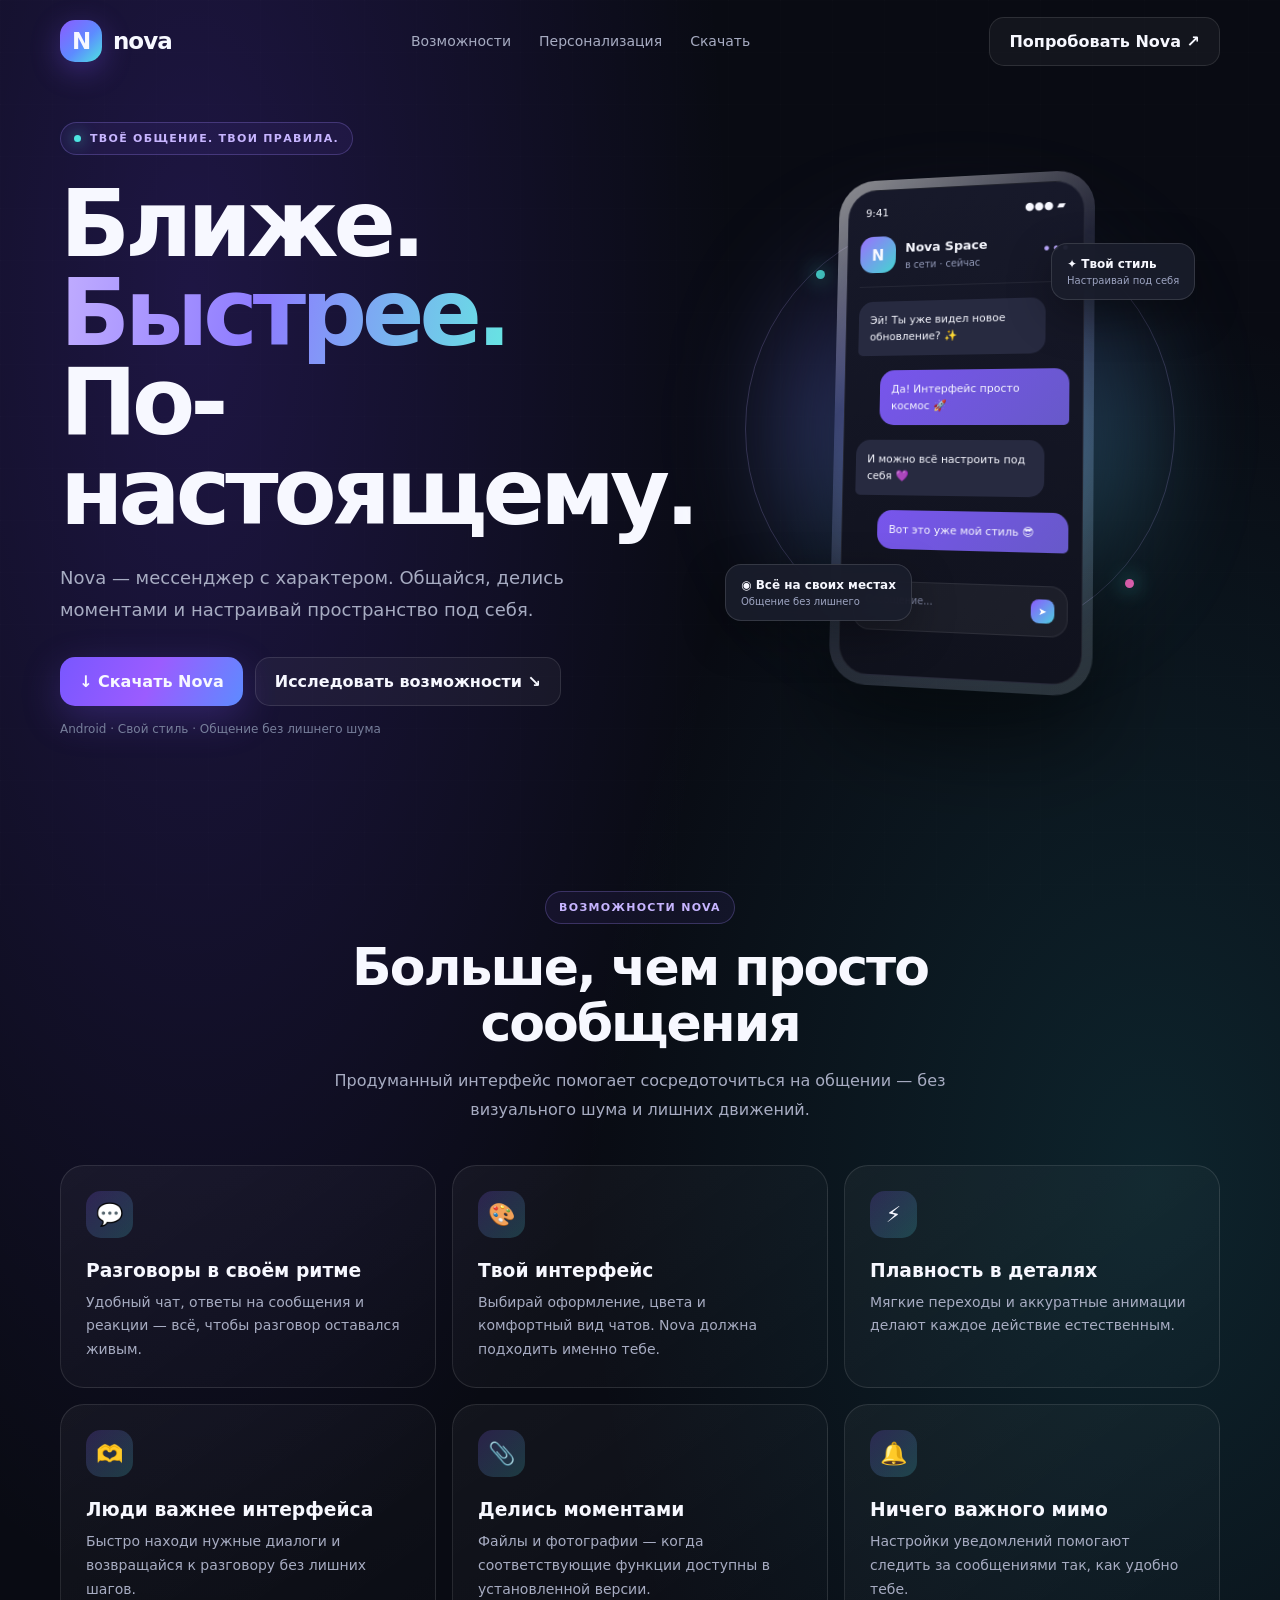
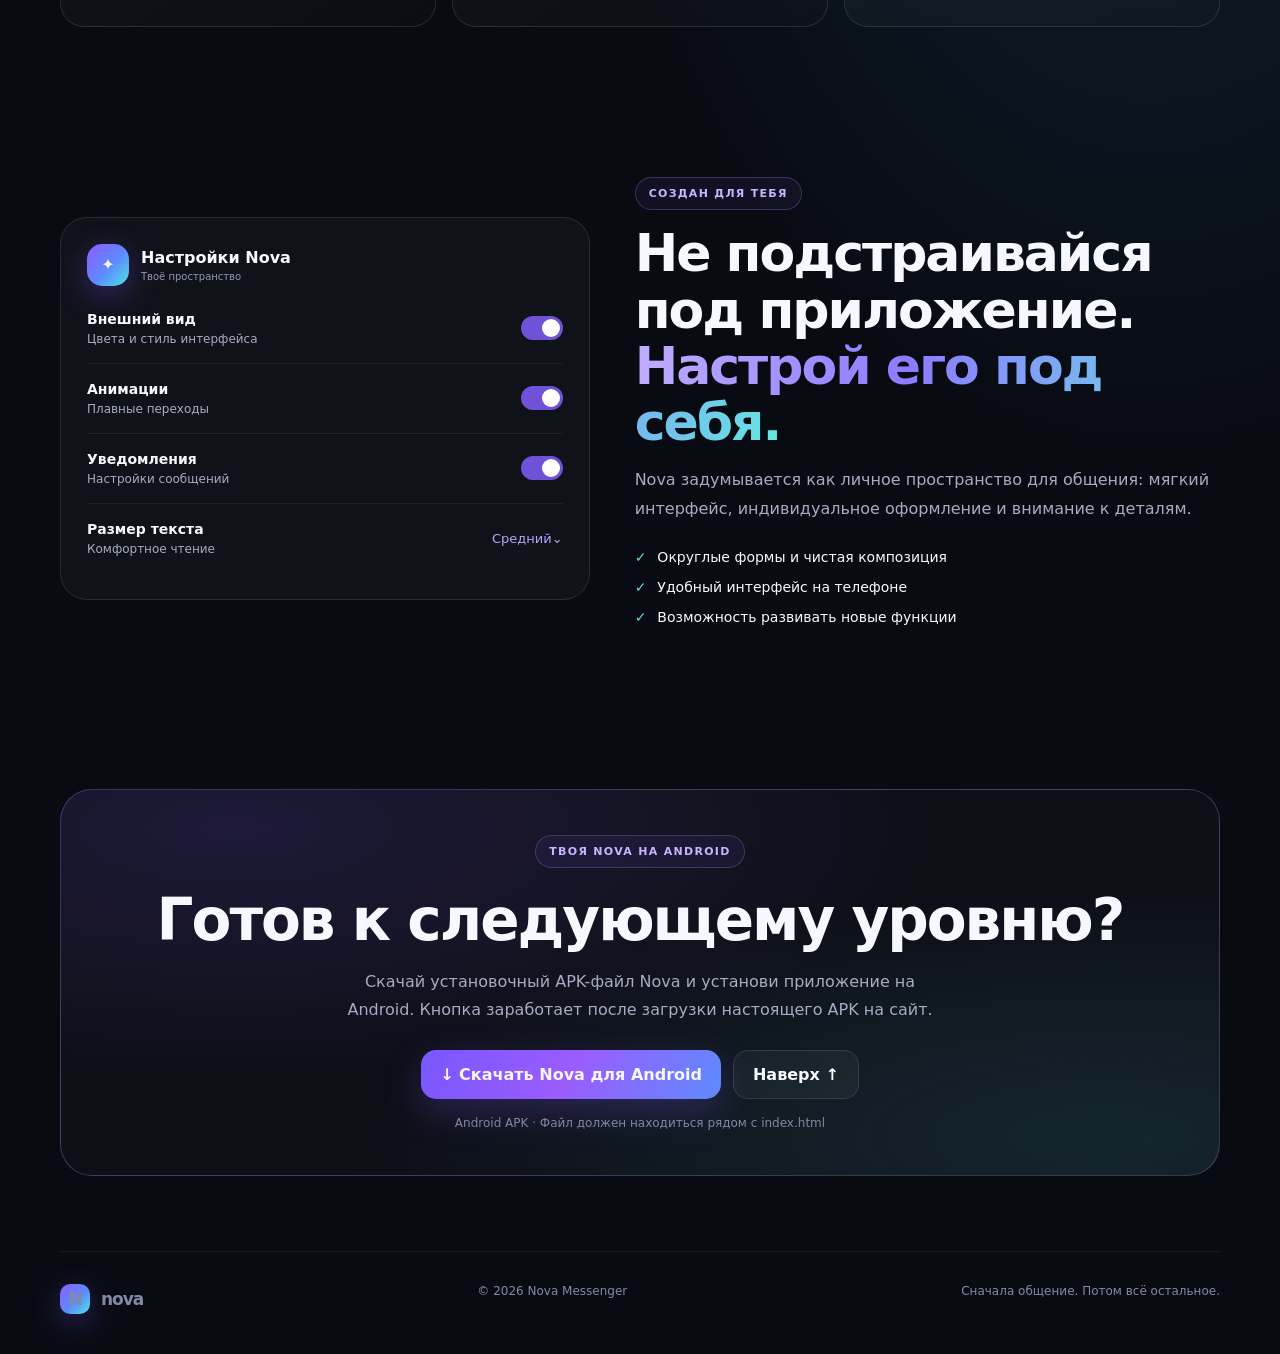
==== commit f6b8c92f: "Update index.html" ====
--- a/index.html
+++ b/index.html
@@ -1,5216 +1,53 @@
-<!DOCTYPE html>
-<html lang="ru">
-<head>
-    <meta charset="UTF-8">
-    <meta name="viewport" content="width=device-width, initial-scale=1.0">
-    <title>CRYSTAL RUSSIA | Форум</title>
-    <link rel="stylesheet" href="https://cdnjs.cloudflare.com/ajax/libs/font-awesome/6.4.0/css/all.min.css">
-    <style>
-        /* ========================================================= */
-        /* БАЗА */
-        /* ========================================================= */
-        * {
-            margin: 0;
-            padding: 0;
-            box-sizing: border-box;
-        }
-        body {
-            font-family: 'Segoe UI', Tahoma, Geneva, Verdana, sans-serif;
-            background: #0a0a12;
-            color: #e0e0e0;
-            line-height: 1.5;
-            overflow-x: hidden;
-        }
-        a {
-            text-decoration: none;
-            color: inherit;
-        }
-        .container {
-            max-width: 1200px;
-            margin: 0 auto;
-            padding: 0 16px;
-        }
-        ::-webkit-scrollbar {
-            width: 4px;
-        }
-        ::-webkit-scrollbar-track {
-            background: #0a0a12;
-        }
-        ::-webkit-scrollbar-thumb {
-            background: #ff7f17;
-            border-radius: 10px;
-        }
-        .hidden {
-            display: none !important;
-        }
-
-        /* ========================================================= */
-        /* АНИМАЦИИ */
-        /* ========================================================= */
-        @keyframes fadeInUp {
-            from {
-                opacity: 0;
-                transform: translateY(30px) scale(0.95);
-            }
-            to {
-                opacity: 1;
-                transform: translateY(0) scale(1);
-            }
-        }
-        @keyframes float {
-            0%,
-            100% {
-                transform: translateY(0) rotate(0deg);
-            }
-            50% {
-                transform: translateY(-12px) rotate(2deg);
-            }
-        }
-        @keyframes glowPulse {
-            0%,
-            100% {
-                box-shadow: 0 0 10px rgba(255, 127, 23, 0.2);
-            }
-            50% {
-                box-shadow: 0 0 30px rgba(255, 127, 23, 0.5), 0 0 60px rgba(255, 127, 23, 0.1);
-            }
-        }
-        @keyframes pulse {
-            0%,
-            100% {
-                opacity: 1;
-                transform: scale(1);
-            }
-            50% {
-                opacity: 0.6;
-                transform: scale(1.1);
-            }
-        }
-        @keyframes shimmer {
-            0% {
-                background-position: -200% center;
-            }
-            100% {
-                background-position: 200% center;
-            }
-        }
-        @keyframes rotateSlow {
-            from {
-                transform: rotate(0deg);
-            }
-            to {
-                transform: rotate(360deg);
-            }
-        }
-        @keyframes slideInLeft {
-            from {
-                opacity: 0;
-                transform: translateX(-30px);
-            }
-            to {
-                opacity: 1;
-                transform: translateX(0);
-            }
-        }
-        @keyframes messageAppear {
-            from {
-                opacity: 0;
-                transform: translateX(-20px) scale(0.95);
-            }
-            to {
-                opacity: 1;
-                transform: translateX(0) scale(1);
-            }
-        }
-        @keyframes scaleIn {
-            from {
-                opacity: 0;
-                transform: scale(0.8);
-            }
-            to {
-                opacity: 1;
-                transform: scale(1);
-            }
-        }
-
-        .animate-fade-up {
-            animation: fadeInUp 0.6s ease forwards;
-        }
-        .animate-float {
-            animation: float 3s ease-in-out infinite;
-        }
-        .animate-glow {
-            animation: glowPulse 2.5s ease-in-out infinite;
-        }
-        .animate-pulse {
-            animation: pulse 2s ease-in-out infinite;
-        }
-        .animate-slide-left {
-            animation: slideInLeft 0.5s ease forwards;
-        }
-        .animate-rotate {
-            animation: rotateSlow 10s linear infinite;
-        }
-        .animate-message {
-            animation: messageAppear 0.4s ease forwards;
-        }
-        .animate-scale {
-            animation: scaleIn 0.5s ease forwards;
-        }
-
-        .hover-scale {
-            transition: transform 0.3s cubic-bezier(0.34, 1.56, 0.64, 1);
-        }
-        .hover-scale:hover {
-            transform: scale(1.05);
-        }
-        .hover-glow {
-            transition: box-shadow 0.3s ease, border-color 0.3s ease, transform 0.3s ease;
-        }
-        .hover-glow:hover {
-            box-shadow: 0 0 30px rgba(255, 127, 23, 0.15);
-            border-color: #ff7f17;
-            transform: translateY(-3px);
-        }
-
-        /* ========================================================= */
-        /* ВЫБОР СЕРВЕРА (ПЕРВИЧНЫЙ) */
-        /* ========================================================= */
-        .server-select-primary {
-            display: flex;
-            align-items: center;
-            justify-content: center;
-            min-height: 100vh;
-            background: radial-gradient(ellipse at center, #1a1a2e, #0a0a12);
-            padding: 20px;
-            position: relative;
-            overflow: hidden;
-        }
-        .server-select-primary::before {
-            content: '';
-            position: absolute;
-            top: -30%;
-            left: -30%;
-            width: 160%;
-            height: 160%;
-            background: radial-gradient(circle at 30% 40%, rgba(255, 127, 23, 0.03), transparent 60%);
-            animation: rotateSlow 30s linear infinite;
-        }
-        .server-select-primary__particles {
-            position: absolute;
-            width: 100%;
-            height: 100%;
-            top: 0;
-            left: 0;
-            pointer-events: none;
-            overflow: hidden;
-        }
-        .server-select-primary__particle {
-            position: absolute;
-            width: 4px;
-            height: 4px;
-            background: rgba(255, 127, 23, 0.15);
-            border-radius: 50%;
-            animation: float 6s ease-in-out infinite;
-        }
-        .server-select-primary__particle:nth-child(1) {
-            top: 10%;
-            left: 20%;
-            animation-delay: 0s;
-            width: 6px;
-            height: 6px;
-        }
-        .server-select-primary__particle:nth-child(2) {
-            top: 70%;
-            left: 80%;
-            animation-delay: 1s;
-        }
-        .server-select-primary__particle:nth-child(3) {
-            top: 30%;
-            left: 90%;
-            animation-delay: 2s;
-            width: 8px;
-            height: 8px;
-        }
-        .server-select-primary__particle:nth-child(4) {
-            top: 80%;
-            left: 10%;
-            animation-delay: 0.5s;
-        }
-        .server-select-primary__particle:nth-child(5) {
-            top: 50%;
-            left: 50%;
-            animation-delay: 1.5s;
-            width: 10px;
-            height: 10px;
-            opacity: 0.1;
-        }
-
-        .server-select-primary__box {
-            text-align: center;
-            max-width: 600px;
-            width: 100%;
-            position: relative;
-            z-index: 1;
-            animation: fadeInUp 0.8s ease;
-        }
-        .server-select-primary__title {
-            font-size: 38px;
-            font-weight: 900;
-            margin-bottom: 8px;
-            background: linear-gradient(135deg, #fff 30%, #ff7f17 70%, #ff5500);
-            -webkit-background-clip: text;
-            -webkit-text-fill-color: transparent;
-            background-size: 200% auto;
-            animation: shimmer 4s linear infinite;
-        }
-        .server-select-primary__title-icon {
-            display: inline-block;
-            animation: rotateSlow 8s linear infinite;
-        }
-        .server-select-primary__subtitle {
-            color: rgba(255, 255, 255, 0.4);
-            font-size: 14px;
-            margin-bottom: 30px;
-        }
-        .server-select-primary__grid {
-            display: grid;
-            grid-template-columns: repeat(auto-fit, minmax(200px, 1fr));
-            gap: 16px;
-        }
-
-        .server-card {
-            background: rgba(255, 255, 255, 0.03);
-            border: 2px solid rgba(255, 255, 255, 0.06);
-            border-radius: 16px;
-            padding: 30px 20px;
-            cursor: pointer;
-            transition: all 0.4s cubic-bezier(0.34, 1.56, 0.64, 1);
-            position: relative;
-            overflow: hidden;
-            backdrop-filter: blur(10px);
-        }
-        .server-card::before {
-            content: '';
-            position: absolute;
-            top: 0;
-            left: 0;
-            right: 0;
-            bottom: 0;
-            background: linear-gradient(135deg, rgba(255, 127, 23, 0.05), transparent 50%);
-            opacity: 0;
-            transition: opacity 0.5s ease;
-        }
-        .server-card:hover {
-            background: rgba(255, 255, 255, 0.06);
-            border-color: #ff7f17;
-            transform: translateY(-6px) scale(1.02);
-            box-shadow: 0 20px 60px rgba(255, 127, 23, 0.1);
-        }
-        .server-card:hover::before {
-            opacity: 1;
-        }
-        .server-card__icon {
-            font-size: 48px;
-            display: block;
-            margin-bottom: 12px;
-            transition: transform 0.3s ease;
-        }
-        .server-card:hover .server-card__icon {
-            transform: scale(1.1) rotate(-5deg);
-        }
-        .server-card__name {
-            font-size: 20px;
-            font-weight: 700;
-        }
-        .server-card__desc {
-            font-size: 13px;
-            color: rgba(255, 255, 255, 0.3);
-            margin-top: 4px;
-        }
-        .server-card__online {
-            display: inline-block;
-            padding: 2px 12px;
-            border-radius: 20px;
-            font-size: 11px;
-            font-weight: 700;
-            margin-top: 10px;
-            background: rgba(76, 175, 80, 0.15);
-            color: #4caf50;
-            animation: pulse 2s infinite;
-        }
-        .server-card__badge {
-            position: absolute;
-            top: 10px;
-            right: 10px;
-            font-size: 9px;
-            padding: 2px 10px;
-            border-radius: 12px;
-            background: rgba(255, 127, 23, 0.1);
-            color: #ff7f17;
-            border: 1px solid rgba(255, 127, 23, 0.1);
-        }
-
-        .server-select-secondary {
-            display: none;
-            align-items: center;
-            justify-content: center;
-            min-height: 80vh;
-            padding: 20px;
-            position: relative;
-        }
-        .server-select-secondary.active {
-            display: flex;
-            animation: fadeInUp 0.5s ease;
-        }
-        .server-select-secondary__box {
-            text-align: center;
-            max-width: 600px;
-            width: 100%;
-        }
-        .server-select-secondary__title {
-            font-size: 32px;
-            font-weight: 900;
-            margin-bottom: 6px;
-            background: linear-gradient(90deg, #fff, #ff7f17);
-            -webkit-background-clip: text;
-            -webkit-text-fill-color: transparent;
-        }
-        .server-select-secondary__subtitle {
-            color: rgba(255, 255, 255, 0.4);
-            font-size: 13px;
-            margin-bottom: 24px;
-        }
-        .server-select-secondary__grid {
-            display: grid;
-            grid-template-columns: repeat(auto-fit, minmax(200px, 1fr));
-            gap: 16px;
-        }
-
-        /* ========================================================= */
-        /* МОДАЛЬНОЕ ОКНО ВХОДА */
-        /* ========================================================= */
-        .login-modal {
-            position: fixed;
-            top: 0;
-            left: 0;
-            width: 100%;
-            height: 100%;
-            background: rgba(0, 0, 0, 0.85);
-            z-index: 9999;
-            display: none;
-            align-items: center;
-            justify-content: center;
-            backdrop-filter: blur(8px);
-        }
-        .login-modal.active {
-            display: flex;
-            animation: fadeInUp 0.5s ease;
-        }
-        .login-modal__box {
-            background: rgba(20, 20, 35, 0.95);
-            padding: 32px;
-            border-radius: 16px;
-            border: 2px solid #ff7f17;
-            width: 100%;
-            max-width: 380px;
-            box-shadow: 0 0 60px rgba(255, 127, 23, 0.12);
-            animation: float 4s ease-in-out infinite;
-            position: relative;
-            overflow: hidden;
-        }
-        .login-modal__box::before {
-            content: '';
-            position: absolute;
-            top: -50%;
-            left: -50%;
-            width: 200%;
-            height: 200%;
-            background: radial-gradient(circle at 30% 20%, rgba(255, 127, 23, 0.03), transparent 60%);
-            pointer-events: none;
-        }
-        .login-modal__title {
-            font-size: 24px;
-            font-weight: 900;
-            text-align: center;
-            margin-bottom: 6px;
-            background: linear-gradient(90deg, #fff, #ff7f17);
-            -webkit-background-clip: text;
-            -webkit-text-fill-color: transparent;
-        }
-        .login-modal__subtitle {
-            text-align: center;
-            color: rgba(255, 255, 255, 0.4);
-            font-size: 13px;
-            margin-bottom: 20px;
-        }
-        .login-modal__input {
-            width: 100%;
-            padding: 12px 16px;
-            background: rgba(255, 255, 255, 0.04);
-            border: 1px solid rgba(255, 255, 255, 0.08);
-            border-radius: 10px;
-            color: #fff;
-            font-size: 14px;
-            margin-bottom: 12px;
-            transition: all 0.3s ease;
-        }
-        .login-modal__input:focus {
-            outline: none;
-            border-color: #ff7f17;
-            box-shadow: 0 0 20px rgba(255, 127, 23, 0.1);
-            transform: scale(1.01);
-        }
-        .login-modal__input::placeholder {
-            color: rgba(255, 255, 255, 0.2);
-        }
-        .login-modal__btn {
-            width: 100%;
-            padding: 12px;
-            background: linear-gradient(135deg, #ff7f17, #ff5500);
-            border: none;
-            border-radius: 10px;
-            color: #fff;
-            font-size: 15px;
-            font-weight: 700;
-            cursor: pointer;
-            transition: all 0.3s cubic-bezier(0.34, 1.56, 0.64, 1);
-            text-transform: uppercase;
-            letter-spacing: 1px;
-            position: relative;
-            overflow: hidden;
-        }
-        .login-modal__btn::after {
-            content: '';
-            position: absolute;
-            top: -50%;
-            left: -50%;
-            width: 200%;
-            height: 200%;
-            background: linear-gradient(45deg, transparent, rgba(255, 255, 255, 0.1), transparent);
-            transform: rotate(45deg);
-            transition: all 0.6s ease;
-        }
-        .login-modal__btn:hover {
-            transform: translateY(-3px) scale(1.02);
-            box-shadow: 0 6px 30px rgba(255, 127, 23, 0.4);
-        }
-        .login-modal__btn:hover::after {
-            left: 100%;
-        }
-        .login-modal__btn:active {
-            transform: scale(0.97);
-        }
-        .login-modal__error {
-            color: #ff1744;
-            font-size: 12px;
-            text-align: center;
-            margin-top: 8px;
-            min-height: 18px;
-        }
-        .login-modal__error.success {
-            color: #4caf50;
-        }
-        .login-modal__register {
-            text-align: center;
-            margin-top: 12px;
-            font-size: 13px;
-            color: rgba(255, 255, 255, 0.35);
-        }
-        .login-modal__register a {
-            color: #ff7f17;
-            cursor: pointer;
-            transition: color 0.3s ease;
-        }
-        .login-modal__register a:hover {
-            color: #ff5500;
-            text-decoration: underline;
-        }
-
-        /* ========================================================= */
-        /* ШАПКА */
-        /* ========================================================= */
-        .header {
-            background: rgba(10, 10, 18, 0.85);
-            backdrop-filter: blur(12px);
-            border-bottom: 1px solid rgba(255, 127, 23, 0.1);
-            padding: 8px 0;
-            position: sticky;
-            top: 0;
-            z-index: 1000;
-            transition: all 0.3s ease;
-        }
-        .header:hover {
-            background: rgba(10, 10, 18, 0.95);
-        }
-        .header__container {
-            display: flex;
-            justify-content: space-between;
-            align-items: center;
-            flex-wrap: wrap;
-            gap: 8px;
-        }
-        .header__left {
-            display: flex;
-            align-items: center;
-            gap: 8px;
-        }
-        .header__logo {
-            display: flex;
-            align-items: center;
-            gap: 8px;
-        }
-        .header__logo-icon {
-            font-size: 22px;
-            color: #ff7f17;
-            animation: rotateSlow 10s linear infinite;
-        }
-        .header__logo-text {
-            font-size: 18px;
-            font-weight: 800;
-            letter-spacing: 0.5px;
-            background: linear-gradient(90deg, #fff, #ff7f17);
-            -webkit-background-clip: text;
-            -webkit-text-fill-color: transparent;
-        }
-        .header__server {
-            font-size: 11px;
-            color: rgba(255, 255, 255, 0.3);
-            padding: 2px 10px;
-            border-radius: 20px;
-            background: rgba(255, 255, 255, 0.05);
-            border: 1px solid rgba(255, 127, 23, 0.1);
-            transition: all 0.3s ease;
-            cursor: pointer;
-            display: flex;
-            align-items: center;
-            gap: 4px;
-        }
-        .header__server:hover {
-            border-color: #ff7f17;
-            color: #fff;
-            transform: scale(1.05);
-            background: rgba(255, 127, 23, 0.05);
-        }
-        .header__online {
-            display: flex;
-            align-items: center;
-            gap: 5px;
-            font-size: 12px;
-            color: #4caf50;
-            padding: 2px 10px;
-            background: rgba(76, 175, 80, 0.05);
-            border-radius: 12px;
-        }
-        .header__online-dot {
-            width: 8px;
-            height: 8px;
-            border-radius: 50%;
-            background: #4caf50;
-            animation: pulse 1.5s infinite;
-        }
-        .header__right {
-            display: flex;
-            align-items: center;
-            gap: 8px;
-        }
-        .header__user-avatar {
-            width: 36px;
-            height: 36px;
-            border-radius: 50%;
-            background: linear-gradient(135deg, #ff7f17, #ff5500);
-            display: flex;
-            align-items: center;
-            justify-content: center;
-            font-size: 14px;
-            font-weight: 700;
-            cursor: pointer;
-            transition: all 0.3s cubic-bezier(0.34, 1.56, 0.64, 1);
-            flex-shrink: 0;
-            object-fit: cover;
-            position: relative;
-            border: 2px solid transparent;
-        }
-        .header__user-avatar:hover {
-            transform: scale(1.1);
-            border-color: #ff7f17;
-            box-shadow: 0 0 20px rgba(255, 127, 23, 0.2);
-        }
-        .header__user-avatar img {
-            width: 100%;
-            height: 100%;
-            border-radius: 50%;
-            object-fit: cover;
-        }
-        .header__user-avatar .status-dot {
-            position: absolute;
-            bottom: 0;
-            right: 0;
-            width: 12px;
-            height: 12px;
-            border-radius: 50%;
-            border: 2px solid #0a0a12;
-            transition: all 0.3s ease;
-        }
-        .status-online {
-            background: #4caf50;
-            animation: pulse 2s infinite;
-        }
-        .status-offline {
-            background: #757575;
-        }
-        .header__user-name {
-            font-weight: 600;
-            font-size: 13px;
-            transition: color 0.3s ease;
-        }
-        .header__user-name:hover {
-            color: #ff7f17;
-        }
-        .header__user-prefix {
-            padding: 1px 10px;
-            border-radius: 20px;
-            font-size: 9px;
-            font-weight: 700;
-            text-transform: uppercase;
-            transition: all 0.3s ease;
-        }
-        .prefix-admin {
-            background: linear-gradient(135deg, #ff1744, #d50000);
-            color: #fff;
-        }
-        .prefix-helper {
-            background: linear-gradient(135deg, #2196f3, #0d47a1);
-            color: #fff;
-        }
-        .prefix-developer {
-            background: linear-gradient(135deg, #ff7f17, #e65100);
-            color: #fff;
-        }
-        .prefix-user {
-            background: rgba(255, 255, 255, 0.08);
-            color: rgba(255, 255, 255, 0.5);
-        }
-        .prefix-moderator {
-            background: linear-gradient(135deg, #4caf50, #1b5e20);
-            color: #fff;
-        }
-
-        .header__messages {
-            position: relative;
-            font-size: 18px;
-            color: rgba(255, 255, 255, 0.4);
-            transition: all 0.3s ease;
-            cursor: pointer;
-            padding: 4px 8px;
-            border-radius: 8px;
-        }
-        .header__messages:hover {
-            color: #ff7f17;
-            background: rgba(255, 127, 23, 0.05);
-            transform: scale(1.1);
-        }
-        .header__messages .badge {
-            position: absolute;
-            top: -5px;
-            right: -3px;
-            background: linear-gradient(135deg, #ff1744, #d50000);
-            font-size: 8px;
-            padding: 1px 5px;
-            border-radius: 20px;
-            font-weight: 700;
-            animation: pulse 2s infinite;
-        }
-        .header__logout {
-            padding: 4px 12px;
-            background: rgba(255, 23, 68, 0.1);
-            color: #ff1744;
-            border: none;
-            border-radius: 6px;
-            cursor: pointer;
-            font-weight: 600;
-            transition: all 0.3s ease;
-            font-size: 11px;
-        }
-        .header__logout:hover {
-            background: rgba(255, 23, 68, 0.2);
-            transform: scale(1.05);
-        }
-
-        /* ========================================================= */
-        /* БУРГЕР-МЕНЮ */
-        /* ========================================================= */
-        .burger-icon {
-            display: none;
-            flex-direction: column;
-            gap: 4px;
-            cursor: pointer;
-            padding: 5px 7px;
-            background: rgba(255, 255, 255, 0.04);
-            border-radius: 8px;
-            border: 1px solid rgba(255, 255, 255, 0.06);
-            transition: all 0.3s ease;
-        }
-        .burger-icon:hover {
-            background: rgba(255, 127, 23, 0.05);
-            border-color: #ff7f17;
-        }
-        .burger-icon span {
-            width: 22px;
-            height: 2px;
-            background: #fff;
-            border-radius: 3px;
-            transition: all 0.3s ease;
-        }
-        .burger-icon.active span:nth-child(1) {
-            transform: rotate(45deg) translate(5px, 4px);
-        }
-        .burger-icon.active span:nth-child(2) {
-            opacity: 0;
-            transform: scaleX(0);
-        }
-        .burger-icon.active span:nth-child(3) {
-            transform: rotate(-45deg) translate(5px, -4px);
-        }
-
-        .burger-overlay {
-            position: fixed;
-            top: 0;
-            left: 0;
-            width: 100%;
-            height: 100%;
-            background: rgba(0, 0, 0, 0.6);
-            z-index: 999;
-            opacity: 0;
-            visibility: hidden;
-            transition: all 0.3s ease;
-        }
-        .burger-overlay.active {
-            opacity: 1;
-            visibility: visible;
-        }
-
-        .burger-menu {
-            position: fixed;
-            top: 0;
-            left: -280px;
-            width: 250px;
-            height: 100vh;
-            background: rgba(10, 10, 18, 0.98);
-            padding: 10px 0;
-            transition: all 0.4s cubic-bezier(0.4, 0, 0.2, 1);
-            z-index: 1000;
-            border-right: 2px solid #ff7f17;
-            overflow-y: auto;
-            box-shadow: 4px 0 40px rgba(0, 0, 0, 0.3);
-        }
-        .burger-menu.open {
-            left: 0;
-        }
-
-        .burger-close {
-            position: absolute;
-            top: 8px;
-            right: 12px;
-            font-size: 20px;
-            background: none;
-            border: none;
-            color: #fff;
-            cursor: pointer;
-            transition: all 0.3s ease;
-            padding: 4px 8px;
-            border-radius: 6px;
-        }
-        .burger-close:hover {
-            color: #ff7f17;
-            transform: rotate(90deg) scale(1.2);
-            background: rgba(255, 127, 23, 0.05);
-        }
-
-        .burger-user {
-            display: flex;
-            align-items: center;
-            gap: 8px;
-            padding: 8px 14px 12px;
-            border-bottom: 1px solid rgba(255, 255, 255, 0.05);
-        }
-        .burger-avatar {
-            width: 36px;
-            height: 36px;
-            border-radius: 50%;
-            background: linear-gradient(135deg, #ff7f17, #ff5500);
-            display: flex;
-            align-items: center;
-            justify-content: center;
-            font-size: 14px;
-            font-weight: 700;
-            flex-shrink: 0;
-            overflow: hidden;
-            position: relative;
-            border: 2px solid rgba(255, 127, 23, 0.2);
-        }
-        .burger-avatar img {
-            width: 100%;
-            height: 100%;
-            border-radius: 50%;
-            object-fit: cover;
-        }
-        .burger-avatar .status-dot {
-            position: absolute;
-            bottom: 0;
-            right: 0;
-            width: 10px;
-            height: 10px;
-            border-radius: 50%;
-            border: 2px solid #0a0a12;
-        }
-        .burger-username {
-            font-size: 14px;
-            font-weight: 700;
-        }
-        .burger-user-prefix {
-            font-size: 8px;
-            padding: 0px 6px;
-            border-radius: 20px;
-            font-weight: 700;
-            text-transform: uppercase;
-            display: inline-block;
-        }
-        .burger-user-status {
-            font-size: 10px;
-            color: #4caf50;
-        }
-
-        .burger-nav {
-            padding: 4px 0;
-        }
-        .burger-nav-title {
-            color: rgba(255, 255, 255, 0.2);
-            font-size: 9px;
-            text-transform: uppercase;
-            letter-spacing: 1.5px;
-            padding: 10px 14px 4px;
-        }
-        .burger-nav a {
-            display: flex;
-            align-items: center;
-            justify-content: space-between;
-            padding: 6px 14px;
-            color: rgba(255, 255, 255, 0.6);
-            transition: all 0.25s ease;
-            font-size: 12px;
-            cursor: pointer;
-            border-left: 2px solid transparent;
-        }
-        .burger-nav a:hover {
-            color: #ff7f17;
-            background: rgba(255, 127, 23, 0.06);
-            border-left-color: #ff7f17;
-            padding-left: 18px;
-        }
-        .burger-nav a i {
-            width: 20px;
-            font-size: 13px;
-            transition: transform 0.3s ease;
-        }
-        .burger-nav a:hover i {
-            transform: scale(1.1);
-        }
-        .burger-nav a .badge {
-            background: linear-gradient(135deg, #ff1744, #d50000);
-            font-size: 8px;
-            padding: 1px 6px;
-            border-radius: 20px;
-            animation: pulse 2s infinite;
-        }
-
-        .burger-footer {
-            padding: 10px 14px;
-            border-top: 1px solid rgba(255, 255, 255, 0.05);
-            margin-top: auto;
-        }
-
-        /* ========================================================= */
-        /* ОСНОВНЫЕ СТИЛИ */
-        /* ========================================================= */
-        .btn {
-            display: inline-flex;
-            align-items: center;
-            gap: 8px;
-            padding: 7px 18px;
-            border-radius: 50px;
-            font-weight: 700;
-            font-size: 11px;
-            border: none;
-            cursor: pointer;
-            transition: all 0.3s cubic-bezier(0.34, 1.56, 0.64, 1);
-            text-transform: uppercase;
-            letter-spacing: 0.5px;
-            position: relative;
-            overflow: hidden;
-        }
-        .btn-primary {
-            background: linear-gradient(135deg, #ff7f17, #ff5500);
-            color: #fff;
-        }
-        .btn-primary:hover {
-            transform: translateY(-3px) scale(1.02);
-            box-shadow: 0 6px 25px rgba(255, 127, 23, 0.3);
-        }
-        .btn-secondary {
-            background: rgba(255, 255, 255, 0.05);
-            color: #fff;
-            border: 1px solid rgba(255, 255, 255, 0.08);
-        }
-        .btn-secondary:hover {
-            border-color: #ff7f17;
-            background: rgba(255, 127, 23, 0.05);
-            transform: translateY(-3px);
-        }
-        .btn-sm {
-            padding: 4px 12px;
-            font-size: 10px;
-        }
-        .btn-danger {
-            background: rgba(255, 23, 68, 0.1);
-            color: #ff1744;
-            border: 1px solid rgba(255, 23, 68, 0.12);
-        }
-        .btn-danger:hover {
-            background: rgba(255, 23, 68, 0.2);
-            transform: translateY(-3px);
-        }
-        .btn-success {
-            background: rgba(76, 175, 80, 0.1);
-            color: #4caf50;
-            border: 1px solid rgba(76, 175, 80, 0.12);
-        }
-        .btn-success:hover {
-            background: rgba(76, 175, 80, 0.2);
-            transform: translateY(-3px);
-        }
-        .btn-warning {
-            background: rgba(255, 193, 7, 0.1);
-            color: #ffc107;
-            border: 1px solid rgba(255, 193, 7, 0.12);
-        }
-        .btn-warning:hover {
-            background: rgba(255, 193, 7, 0.2);
-            transform: translateY(-3px);
-        }
-
-        .main-content {
-            min-height: calc(100vh - 70px);
-            padding: 20px 0 40px;
-        }
-
-        /* Герой */
-        .hero {
-            text-align: center;
-            padding: 30px 0 25px;
-            border-bottom: 1px solid rgba(255, 255, 255, 0.03);
-            background: radial-gradient(ellipse at center, rgba(255, 127, 23, 0.03), transparent 70%);
-            margin-bottom: 20px;
-        }
-        .hero__badge {
-            display: inline-block;
-            padding: 3px 14px;
-            border-radius: 50px;
-            background: rgba(255, 127, 23, 0.1);
-            color: #ff7f17;
-            font-size: 10px;
-            font-weight: 700;
-            border: 1px solid rgba(255, 127, 23, 0.12);
-            margin-bottom: 10px;
-            animation: pulse 3s infinite;
-        }
-        .hero__title {
-            font-size: 28px;
-            font-weight: 900;
-            margin-bottom: 8px;
-            background: linear-gradient(90deg, #fff, #ff7f17, #ff5500);
-            -webkit-background-clip: text;
-            -webkit-text-fill-color: transparent;
-            background-size: 200% auto;
-            animation: shimmer 4s linear infinite;
-        }
-        .hero__title span {
-            -webkit-text-fill-color: #ff7f17;
-        }
-        .hero__subtitle {
-            font-size: 14px;
-            color: rgba(255, 255, 255, 0.4);
-            max-width: 500px;
-            margin: 0 auto 18px;
-        }
-        .hero__stats {
-            display: flex;
-            justify-content: center;
-            gap: 24px;
-            flex-wrap: wrap;
-        }
-        .hero__stat {
-            text-align: center;
-            padding: 8px 16px;
-            background: rgba(255, 255, 255, 0.02);
-            border-radius: 12px;
-            border: 1px solid rgba(255, 255, 255, 0.03);
-            transition: all 0.3s ease;
-        }
-        .hero__stat:hover {
-            background: rgba(255, 255, 255, 0.04);
-            border-color: rgba(255, 127, 23, 0.1);
-            transform: translateY(-2px);
-        }
-        .hero__stat-number {
-            display: block;
-            font-size: 22px;
-            font-weight: 900;
-            color: #ff7f17;
-            transition: all 0.3s ease;
-        }
-        .hero__stat:hover .hero__stat-number {
-            transform: scale(1.05);
-        }
-        .hero__stat-label {
-            font-size: 10px;
-            color: rgba(255, 255, 255, 0.35);
-        }
-
-        /* Форум */
-        .forum-section {
-            padding: 16px 0;
-            border-bottom: 1px solid rgba(255, 255, 255, 0.03);
-        }
-        .forum-section:last-child {
-            border-bottom: none;
-        }
-        .forum-section__header {
-            display: flex;
-            justify-content: space-between;
-            align-items: center;
-            margin-bottom: 12px;
-            flex-wrap: wrap;
-            gap: 6px;
-        }
-        .forum-section__title {
-            font-size: 16px;
-            font-weight: 700;
-            transition: color 0.3s ease;
-        }
-        .forum-section__title i {
-            color: #ff7f17;
-            margin-right: 6px;
-        }
-        .forum-section__desc {
-            color: rgba(255, 255, 255, 0.35);
-            font-size: 11px;
-        }
-
-        .forum-grid {
-            display: grid;
-            grid-template-columns: repeat(auto-fill, minmax(260px, 1fr));
-            gap: 10px;
-        }
-        .forum-card {
-            background: rgba(255, 255, 255, 0.02);
-            border-radius: 10px;
-            padding: 12px 14px;
-            border: 1px solid rgba(255, 255, 255, 0.04);
-            transition: all 0.3s cubic-bezier(0.34, 1.56, 0.64, 1);
-            cursor: pointer;
-            position: relative;
-            overflow: hidden;
-        }
-        .forum-card::before {
-            content: '';
-            position: absolute;
-            top: 0;
-            left: 0;
-            right: 0;
-            bottom: 0;
-            background: linear-gradient(135deg, rgba(255, 127, 23, 0.02), transparent);
-            opacity: 0;
-            transition: opacity 0.3s ease;
-        }
-        .forum-card:hover {
-            background: rgba(255, 255, 255, 0.04);
-            border-color: rgba(255, 127, 23, 0.15);
-            transform: translateY(-4px) scale(1.01);
-            box-shadow: 0 8px 30px rgba(0, 0, 0, 0.2);
-        }
-        .forum-card:hover::before {
-            opacity: 1;
-        }
-        .forum-card__header {
-            display: flex;
-            align-items: center;
-            gap: 8px;
-            margin-bottom: 2px;
-        }
-        .forum-card__icon {
-            font-size: 16px;
-            color: #ff7f17;
-            width: 28px;
-            text-align: center;
-            transition: transform 0.3s ease;
-        }
-        .forum-card:hover .forum-card__icon {
-            transform: scale(1.1) rotate(-5deg);
-        }
-        .forum-card__title {
-            font-size: 13px;
-            font-weight: 700;
-        }
-        .forum-card__desc {
-            font-size: 11px;
-            color: rgba(255, 255, 255, 0.35);
-            margin-left: 36px;
-            margin-bottom: 4px;
-        }
-        .forum-card__meta {
-            display: flex;
-            gap: 12px;
-            font-size: 10px;
-            color: rgba(255, 255, 255, 0.2);
-            margin-left: 36px;
-        }
-        .forum-card__meta span i {
-            margin-right: 2px;
-        }
-        .forum-card__badge {
-            background: linear-gradient(135deg, #ff1744, #d50000);
-            font-size: 8px;
-            padding: 1px 6px;
-            border-radius: 20px;
-            margin-left: 4px;
-            animation: pulse 2s infinite;
-        }
-
-        /* Топики */
-        .topics-section {
-            padding: 16px 0 20px;
-        }
-        .topics-section__header {
-            display: flex;
-            justify-content: space-between;
-            align-items: center;
-            margin-bottom: 12px;
-        }
-        .topics-section__title {
-            font-size: 16px;
-            font-weight: 700;
-        }
-
-        .topic-list {
-            display: flex;
-            flex-direction: column;
-            gap: 6px;
-        }
-        .topic-item {
-            display: flex;
-            justify-content: space-between;
-            align-items: center;
-            padding: 10px 14px;
-            background: rgba(255, 255, 255, 0.015);
-            border: 1px solid rgba(255, 255, 255, 0.03);
-            border-radius: 8px;
-            cursor: pointer;
-            transition: all 0.3s ease;
-        }
-        .topic-item:hover {
-            background: rgba(255, 255, 255, 0.025);
-            border-color: rgba(255, 127, 23, 0.08);
-            transform: translateX(4px);
-        }
-        .topic-item__left {
-            display: flex;
-            align-items: center;
-            gap: 12px;
-            flex: 1;
-            min-width: 0;
-        }
-        .topic-item__status {
-            font-size: 14px;
-            color: #ff7f17;
-            width: 20px;
-            text-align: center;
-        }
-        .topic-item__title {
-            font-size: 13px;
-            font-weight: 600;
-        }
-        .topic-item__title a {
-            transition: color 0.3s ease;
-        }
-        .topic-item__title a:hover {
-            color: #ff7f17;
-        }
-        .topic-item__tag {
-            font-size: 8px;
-            padding: 1px 6px;
-            border-radius: 20px;
-            font-weight: 700;
-            margin-left: 4px;
-        }
-        .tag-important {
-            background: rgba(255, 23, 68, 0.15);
-            color: #ff1744;
-        }
-        .tag-new {
-            background: rgba(76, 175, 80, 0.15);
-            color: #4caf50;
-        }
-        .tag-answered {
-            background: rgba(33, 150, 243, 0.15);
-            color: #2196f3;
-        }
-        .topic-item__meta {
-            font-size: 10px;
-            color: rgba(255, 255, 255, 0.25);
-            margin-top: 2px;
-        }
-        .topic-item__meta span {
-            margin-right: 10px;
-        }
-        .topic-item__right {
-            font-size: 10px;
-            color: rgba(255, 255, 255, 0.2);
-            text-align: right;
-            flex-shrink: 0;
-        }
-        .topic-item__right .author {
-            display: block;
-            font-weight: 600;
-            color: rgba(255, 255, 255, 0.4);
-        }
-
-        .no-items {
-            text-align: center;
-            padding: 24px 16px;
-            color: rgba(255, 255, 255, 0.15);
-        }
-        .no-items i {
-            font-size: 28px;
-            display: block;
-            margin-bottom: 6px;
-            opacity: 0.3;
-        }
-
-        /* Статистика */
-        .forum-stats {
-            display: grid;
-            grid-template-columns: repeat(auto-fit, minmax(100px, 1fr));
-            gap: 8px;
-            padding: 18px 0;
-            border-top: 1px solid rgba(255, 255, 255, 0.03);
-            margin-top: 12px;
-        }
-        .forum-stats__item {
-            text-align: center;
-            padding: 8px;
-            background: rgba(255, 255, 255, 0.01);
-            border-radius: 8px;
-            transition: all 0.3s ease;
-        }
-        .forum-stats__item:hover {
-            background: rgba(255, 255, 255, 0.02);
-            transform: translateY(-2px);
-        }
-        .forum-stats__number {
-            display: block;
-            font-size: 18px;
-            font-weight: 900;
-            color: #ff7f17;
-            transition: all 0.3s ease;
-        }
-        .forum-stats__item:hover .forum-stats__number {
-            transform: scale(1.05);
-        }
-        .forum-stats__label {
-            font-size: 10px;
-            color: rgba(255, 255, 255, 0.3);
-        }
-
-        /* Контент страницы */
-        .content-page {
-            padding: 20px 0;
-            min-height: 40vh;
-        }
-        .content-page__title {
-            font-size: 28px;
-            font-weight: 900;
-            margin-bottom: 6px;
-            color: #ff7f17;
-        }
-        .content-page__subtitle {
-            color: rgba(255, 255, 255, 0.35);
-            margin-bottom: 20px;
-            font-size: 14px;
-        }
-        .content-page__body {
-            background: rgba(255, 255, 255, 0.02);
-            border: 1px solid rgba(255, 255, 255, 0.05);
-            border-radius: 12px;
-            padding: 24px;
-            font-size: 14px;
-            line-height: 1.8;
-            color: rgba(255, 255, 255, 0.8);
-            white-space: pre-wrap;
-            word-wrap: break-word;
-            transition: all 0.3s ease;
-        }
-        .content-page__body:hover {
-            border-color: rgba(255, 127, 23, 0.1);
-        }
-        .content-page__body h1,
-        .content-page__body h2,
-        .content-page__body h3 {
-            color: #ff7f17;
-            margin: 16px 0 8px;
-        }
-        .content-page__body h1 {
-            font-size: 24px;
-        }
-        .content-page__body h2 {
-            font-size: 20px;
-        }
-        .content-page__body h3 {
-            font-size: 17px;
-        }
-        .content-page__body ul,
-        .content-page__body ol {
-            padding-left: 24px;
-            margin: 8px 0;
-        }
-        .content-page__body li {
-            margin: 4px 0;
-        }
-        .content-page__editor {
-            width: 100%;
-            min-height: 250px;
-            background: rgba(255, 255, 255, 0.015);
-            border: 1px solid rgba(255, 255, 255, 0.05);
-            border-radius: 10px;
-            padding: 14px;
-            color: #e0e0e0;
-            font-size: 13px;
-            line-height: 1.7;
-            resize: vertical;
-            transition: all 0.3s ease;
-        }
-        .content-page__editor:focus {
-            outline: none;
-            border-color: #ff7f17;
-            box-shadow: 0 0 20px rgba(255, 127, 23, 0.05);
-        }
-        .content-page__actions {
-            display: flex;
-            gap: 8px;
-            margin-top: 12px;
-            flex-wrap: wrap;
-        }
-
-        /* Жалобы и заявления */
-        .complaints-page {
-            padding: 20px 0;
-        }
-        .complaints-page__header {
-            display: flex;
-            justify-content: space-between;
-            align-items: center;
-            margin-bottom: 14px;
-            flex-wrap: wrap;
-            gap: 8px;
-        }
-        .complaints-page__title {
-            font-size: 20px;
-            font-weight: 900;
-        }
-        .complaints-page__title i {
-            color: #ff7f17;
-            margin-right: 8px;
-        }
-
-        .complaint-form {
-            background: rgba(255, 255, 255, 0.015);
-            border: 1px solid rgba(255, 255, 255, 0.04);
-            border-radius: 10px;
-            padding: 18px;
-            margin-bottom: 18px;
-            transition: all 0.3s ease;
-        }
-        .complaint-form:hover {
-            border-color: rgba(255, 127, 23, 0.1);
-        }
-        .complaint-form__title {
-            font-size: 15px;
-            font-weight: 700;
-            margin-bottom: 2px;
-        }
-        .complaint-form__subtitle {
-            color: rgba(255, 255, 255, 0.3);
-            font-size: 12px;
-            margin-bottom: 12px;
-        }
-        .complaint-form__input {
-            width: 100%;
-            padding: 8px 12px;
-            background: rgba(255, 255, 255, 0.04);
-            border: 1px solid rgba(255, 255, 255, 0.05);
-            border-radius: 8px;
-            color: #fff;
-            font-size: 12px;
-            margin-bottom: 8px;
-            transition: all 0.3s ease;
-        }
-        .complaint-form__input:focus {
-            outline: none;
-            border-color: #ff7f17;
-            box-shadow: 0 0 15px rgba(255, 127, 23, 0.05);
-        }
-        .complaint-form__input::placeholder {
-            color: rgba(255, 255, 255, 0.15);
-        }
-        .complaint-form__textarea {
-            min-height: 80px;
-            resize: vertical;
-        }
-        .complaint-form__row {
-            display: grid;
-            grid-template-columns: 1fr 1fr;
-            gap: 8px;
-        }
-        .complaint-form__actions {
-            display: flex;
-            gap: 8px;
-            margin-top: 2px;
-            flex-wrap: wrap;
-        }
-        .complaint-form__image-upload {
-            display: flex;
-            align-items: center;
-            gap: 10px;
-            margin: 8px 0;
-            padding: 8px 12px;
-            background: rgba(255, 255, 255, 0.02);
-            border-radius: 8px;
-            border: 1px dashed rgba(255, 255, 255, 0.1);
-        }
-        .complaint-form__image-upload input[type="file"] {
-            display: none;
-        }
-        .complaint-form__image-upload label {
-            cursor: pointer;
-            color: #ff7f17;
-            font-size: 12px;
-            transition: all 0.3s ease;
-        }
-        .complaint-form__image-upload label:hover {
-            color: #ff5500;
-            transform: scale(1.05);
-        }
-        .complaint-form__image-preview {
-            display: flex;
-            flex-wrap: wrap;
-            gap: 8px;
-            margin-top: 8px;
-        }
-        .complaint-form__image-preview img {
-            width: 80px;
-            height: 80px;
-            object-fit: cover;
-            border-radius: 8px;
-            border: 1px solid rgba(255, 255, 255, 0.1);
-        }
-
-        .complaints-list {
-            display: flex;
-            flex-direction: column;
-            gap: 8px;
-        }
-        .complaint-item {
-            background: rgba(255, 255, 255, 0.015);
-            border: 1px solid rgba(255, 255, 255, 0.03);
-            border-radius: 10px;
-            padding: 12px 14px;
-            transition: all 0.3s ease;
-        }
-        .complaint-item:hover {
-            background: rgba(255, 255, 255, 0.025);
-            border-color: rgba(255, 127, 23, 0.08);
-            transform: translateX(4px);
-        }
-        .complaint-item__header {
-            display: flex;
-            justify-content: space-between;
-            align-items: center;
-            flex-wrap: wrap;
-            gap: 4px;
-            margin-bottom: 2px;
-        }
-        .complaint-item__title {
-            font-size: 13px;
-            font-weight: 700;
-        }
-        .complaint-item__status {
-            font-size: 10px;
-            padding: 2px 10px;
-            border-radius: 20px;
-            font-weight: 600;
-            animation: pulse 2s infinite;
-        }
-        .status-new {
-            background: rgba(255, 127, 23, 0.1);
-            color: #ff7f17;
-        }
-        .status-review {
-            background: rgba(33, 150, 243, 0.1);
-            color: #2196f3;
-        }
-        .status-answered {
-            background: rgba(76, 175, 80, 0.1);
-            color: #4caf50;
-        }
-        .status-rejected {
-            background: rgba(255, 23, 68, 0.1);
-            color: #ff1744;
-        }
-        .status-approved {
-            background: rgba(76, 175, 80, 0.2);
-            color: #4caf50;
-        }
-
-        .complaint-item__meta {
-            font-size: 10px;
-            color: rgba(255, 255, 255, 0.3);
-        }
-        .complaint-item__meta span {
-            margin-right: 10px;
-        }
-        .complaint-item__body {
-            font-size: 12px;
-            color: rgba(255, 255, 255, 0.45);
-            padding: 6px 0 4px;
-            border-top: 1px solid rgba(255, 255, 255, 0.02);
-            margin-top: 4px;
-        }
-        .complaint-item__images {
-            display: flex;
-            flex-wrap: wrap;
-            gap: 8px;
-            margin-top: 6px;
-        }
-        .complaint-item__images img {
-            max-width: 150px;
-            max-height: 150px;
-            object-fit: cover;
-            border-radius: 8px;
-            border: 1px solid rgba(255, 255, 255, 0.1);
-            cursor: pointer;
-            transition: all 0.3s ease;
-        }
-        .complaint-item__images img:hover {
-            transform: scale(1.05);
-            border-color: #ff7f17;
-        }
-        .complaint-item__answer {
-            background: rgba(76, 175, 80, 0.04);
-            border-left: 3px solid #4caf50;
-            padding: 6px 12px;
-            border-radius: 6px;
-            margin-top: 4px;
-            font-size: 12px;
-            color: rgba(255, 255, 255, 0.6);
-        }
-        .complaint-item__answer strong {
-            color: #4caf50;
-        }
-        .complaint-item__actions {
-            display: flex;
-            gap: 4px;
-            margin-top: 6px;
-            flex-wrap: wrap;
-        }
-
-        /* ЧАТ */
-        .chat-container {
-            padding: 20px 0;
-        }
-        .chat-box {
-            background: rgba(255, 255, 255, 0.015);
-            border: 1px solid rgba(255, 255, 255, 0.04);
-            border-radius: 12px;
-            overflow: hidden;
-            transition: all 0.3s ease;
-        }
-        .chat-box:hover {
-            border-color: rgba(255, 127, 23, 0.08);
-        }
-        .chat-header {
-            padding: 10px 16px;
-            background: rgba(255, 255, 255, 0.02);
-            border-bottom: 1px solid rgba(255, 255, 255, 0.04);
-            display: flex;
-            justify-content: space-between;
-            align-items: center;
-        }
-        .chat-header__title {
-            font-size: 14px;
-            font-weight: 700;
-        }
-        .chat-header__title i {
-            color: #ff7f17;
-            margin-right: 6px;
-        }
-        .chat-header__online {
-            font-size: 11px;
-            color: #4caf50;
-        }
-
-        .chat-messages {
-            padding: 12px 16px;
-            max-height: 400px;
-            overflow-y: auto;
-            display: flex;
-            flex-direction: column;
-            gap: 4px;
-            min-height: 200px;
-        }
-        .chat-message {
-            display: flex;
-            align-items: flex-start;
-            gap: 8px;
-            padding: 6px 10px;
-            border-radius: 8px;
-            background: rgba(255, 255, 255, 0.015);
-            transition: all 0.3s ease;
-            position: relative;
-            animation: messageAppear 0.4s ease forwards;
-            cursor: pointer;
-        }
-        .chat-message:hover {
-            background: rgba(255, 255, 255, 0.03);
-        }
-        .chat-message:hover .chat-message__actions {
-            opacity: 1;
-        }
-        .chat-message__avatar {
-            width: 28px;
-            height: 28px;
-            border-radius: 50%;
-            background: linear-gradient(135deg, #ff7f17, #ff5500);
-            display: flex;
-            align-items: center;
-            justify-content: center;
-            font-size: 11px;
-            font-weight: 700;
-            flex-shrink: 0;
-            overflow: hidden;
-            position: relative;
-            cursor: pointer;
-            transition: all 0.3s ease;
-        }
-        .chat-message__avatar:hover {
-            transform: scale(1.1);
-            border: 2px solid #ff7f17;
-        }
-        .chat-message__avatar img {
-            width: 100%;
-            height: 100%;
-            border-radius: 50%;
-            object-fit: cover;
-        }
-        .chat-message__avatar .status-dot {
-            position: absolute;
-            bottom: 0;
-            right: 0;
-            width: 8px;
-            height: 8px;
-            border-radius: 50%;
-            border: 2px solid #0a0a12;
-        }
-        .chat-message__content {
-            flex: 1;
-            min-width: 0;
-        }
-        .chat-message__user {
-            font-weight: 700;
-            font-size: 12px;
-            cursor: pointer;
-            transition: color 0.3s ease;
-        }
-        .chat-message__user:hover {
-            color: #ff7f17;
-        }
-        .chat-message__user .prefix {
-            font-size: 8px;
-            padding: 1px 6px;
-            border-radius: 20px;
-            font-weight: 700;
-            text-transform: uppercase;
-            margin-left: 4px;
-        }
-        .chat-message__text {
-            font-size: 13px;
-            color: rgba(255, 255, 255, 0.75);
-            word-wrap: break-word;
-        }
-        .chat-message__text img {
-            max-width: 200px;
-            max-height: 200px;
-            border-radius: 8px;
-            margin-top: 4px;
-            border: 1px solid rgba(255, 255, 255, 0.1);
-            display: block;
-        }
-        .chat-message__time {
-            font-size: 9px;
-            color: rgba(255, 255, 255, 0.15);
-            flex-shrink: 0;
-            margin-top: 2px;
-        }
-        .chat-message__actions {
-            display: flex;
-            gap: 4px;
-            opacity: 0;
-            transition: all 0.3s ease;
-            flex-shrink: 0;
-            align-items: center;
-        }
-        .chat-message__actions button {
-            background: none;
-            border: none;
-            color: rgba(255, 255, 255, 0.2);
-            cursor: pointer;
-            font-size: 10px;
-            padding: 2px 4px;
-            border-radius: 4px;
-            transition: all 0.3s ease;
-        }
-        .chat-message__actions button:hover {
-            color: #ff7f17;
-            background: rgba(255, 127, 23, 0.1);
-            transform: scale(1.1);
-        }
-        .chat-message__actions button.danger:hover {
-            color: #ff1744;
-            background: rgba(255, 23, 68, 0.1);
-        }
-        .chat-message__actions button.mute-btn:hover {
-            color: #ffc107;
-            background: rgba(255, 193, 7, 0.1);
-        }
-
-        .chat-input-area {
-            padding: 8px 16px;
-            border-top: 1px solid rgba(255, 255, 255, 0.04);
-            display: flex;
-            gap: 8px;
-            background: rgba(255, 255, 255, 0.01);
-            flex-wrap: wrap;
-        }
-        .chat-input-area input {
-            flex: 1;
-            padding: 8px 14px;
-            background: rgba(255, 255, 255, 0.04);
-            border: 1px solid rgba(255, 255, 255, 0.06);
-            border-radius: 8px;
-            color: #fff;
-            font-size: 13px;
-            transition: all 0.3s ease;
-            min-width: 120px;
-        }
-        .chat-input-area input:focus {
-            outline: none;
-            border-color: #ff7f17;
-            box-shadow: 0 0 20px rgba(255, 127, 23, 0.05);
-        }
-        .chat-input-area input::placeholder {
-            color: rgba(255, 255, 255, 0.15);
-        }
-        .chat-input-area button {
-            padding: 8px 18px;
-            background: linear-gradient(135deg, #ff7f17, #ff5500);
-            border: none;
-            border-radius: 8px;
-            color: #fff;
-            font-weight: 700;
-            cursor: pointer;
-            transition: all 0.3s cubic-bezier(0.34, 1.56, 0.64, 1);
-            font-size: 13px;
-        }
-        .chat-input-area button:hover {
-            transform: scale(1.05);
-            box-shadow: 0 4px 20px rgba(255, 127, 23, 0.2);
-        }
-        .chat-input-area button:active {
-            transform: scale(0.95);
-        }
-        .chat-input-area .chat-image-btn {
-            background: rgba(255, 255, 255, 0.05);
-            color: rgba(255, 255, 255, 0.4);
-            padding: 8px 12px;
-            border-radius: 8px;
-            cursor: pointer;
-            transition: all 0.3s ease;
-            border: none;
-            font-size: 16px;
-        }
-        .chat-input-area .chat-image-btn:hover {
-            background: rgba(255, 127, 23, 0.1);
-            color: #ff7f17;
-        }
-        .chat-input-area .chat-image-input {
-            display: none;
-        }
-
-        .chat-empty {
-            text-align: center;
-            padding: 30px 16px;
-            color: rgba(255, 255, 255, 0.15);
-        }
-        .chat-empty i {
-            font-size: 28px;
-            display: block;
-            margin-bottom: 6px;
-            opacity: 0.3;
-        }
-
-        /* Профиль пользователя (модалка) */
-        .user-profile-modal {
-            position: fixed;
-            top: 0;
-            left: 0;
-            width: 100%;
-            height: 100%;
-            background: rgba(0, 0, 0, 0.85);
-            z-index: 9998;
-            display: none;
-            align-items: center;
-            justify-content: center;
-            backdrop-filter: blur(8px);
-            padding: 20px;
-        }
-        .user-profile-modal.active {
-            display: flex;
-            animation: fadeInUp 0.4s ease;
-        }
-        .user-profile-modal__box {
-            background: rgba(20, 20, 35, 0.95);
-            padding: 30px;
-            border-radius: 16px;
-            border: 2px solid #ff7f17;
-            width: 100%;
-            max-width: 400px;
-            box-shadow: 0 0 60px rgba(255, 127, 23, 0.12);
-            animation: scaleIn 0.4s ease;
-            position: relative;
-        }
-        .user-profile-modal__close {
-            position: absolute;
-            top: 10px;
-            right: 14px;
-            font-size: 20px;
-            background: none;
-            border: none;
-            color: rgba(255, 255, 255, 0.3);
-            cursor: pointer;
-            transition: all 0.3s ease;
-        }
-        .user-profile-modal__close:hover {
-            color: #ff7f17;
-            transform: rotate(90deg) scale(1.2);
-        }
-        .user-profile-modal__avatar {
-            width: 80px;
-            height: 80px;
-            border-radius: 50%;
-            background: linear-gradient(135deg, #ff7f17, #ff5500);
-            display: flex;
-            align-items: center;
-            justify-content: center;
-            font-size: 32px;
-            font-weight: 700;
-            margin: 0 auto 12px;
-            overflow: hidden;
-            border: 2px solid rgba(255, 127, 23, 0.2);
-            position: relative;
-        }
-        .user-profile-modal__avatar img {
-            width: 100%;
-            height: 100%;
-            object-fit: cover;
-        }
-        .user-profile-modal__avatar .status-dot {
-            position: absolute;
-            bottom: 4px;
-            right: 4px;
-            width: 14px;
-            height: 14px;
-            border-radius: 50%;
-            border: 2px solid #0a0a12;
-        }
-        .user-profile-modal__name {
-            text-align: center;
-            font-size: 20px;
-            font-weight: 900;
-        }
-        .user-profile-modal__prefix {
-            text-align: center;
-            font-size: 11px;
-            padding: 2px 14px;
-            border-radius: 20px;
-            font-weight: 700;
-            text-transform: uppercase;
-            display: inline-block;
-            margin: 4px auto 8px;
-        }
-        .user-profile-modal__bio {
-            text-align: center;
-            color: rgba(255, 255, 255, 0.5);
-            font-size: 13px;
-            margin: 8px 0 16px;
-            padding: 8px;
-            background: rgba(255, 255, 255, 0.02);
-            border-radius: 8px;
-            min-height: 40px;
-        }
-        .user-profile-modal__status {
-            text-align: center;
-            font-size: 12px;
-            color: #4caf50;
-            margin-bottom: 12px;
-        }
-        .user-profile-modal__actions {
-            display: flex;
-            gap: 8px;
-            justify-content: center;
-            flex-wrap: wrap;
-        }
-
-        /* Панель разработчика */
-        .dev-panel {
-            padding: 20px 0;
-        }
-        .dev-panel__card {
-            background: rgba(255, 255, 255, 0.02);
-            border: 1px solid rgba(255, 127, 23, 0.1);
-            border-radius: 12px;
-            padding: 20px;
-            transition: all 0.3s ease;
-        }
-        .dev-panel__card:hover {
-            border-color: rgba(255, 127, 23, 0.2);
-            box-shadow: 0 0 30px rgba(255, 127, 23, 0.03);
-        }
-        .dev-panel__title {
-            font-size: 20px;
-            font-weight: 900;
-            margin-bottom: 4px;
-        }
-        .dev-panel__title i {
-            color: #ff7f17;
-            margin-right: 10px;
-        }
-        .dev-panel__subtitle {
-            color: rgba(255, 255, 255, 0.35);
-            margin-bottom: 18px;
-            font-size: 13px;
-        }
-        .dev-panel__grid {
-            display: grid;
-            grid-template-columns: repeat(auto-fit, minmax(240px, 1fr));
-            gap: 14px;
-        }
-        .dev-panel__item {
-            background: rgba(255, 255, 255, 0.015);
-            border: 1px solid rgba(255, 255, 255, 0.04);
-            border-radius: 10px;
-            padding: 14px 16px;
-            transition: all 0.3s ease;
-        }
-        .dev-panel__item:hover {
-            border-color: rgba(255, 127, 23, 0.08);
-        }
-        .dev-panel__item h4 {
-            font-size: 13px;
-            font-weight: 700;
-            margin-bottom: 8px;
-            color: #ff7f17;
-        }
-        .dev-panel__item select,
-        .dev-panel__item input {
-            width: 100%;
-            padding: 6px 10px;
-            background: rgba(255, 255, 255, 0.04);
-            border: 1px solid rgba(255, 255, 255, 0.06);
-            border-radius: 6px;
-            color: #fff;
-            font-size: 12px;
-            margin-bottom: 6px;
-            transition: all 0.3s ease;
-        }
-        .dev-panel__item select:focus,
-        .dev-panel__item input:focus {
-            outline: none;
-            border-color: #ff7f17;
-        }
-        .dev-panel__item .btn {
-            width: 100%;
-            margin-top: 2px;
-            padding: 6px;
-            font-size: 11px;
-        }
-        .dev-panel__user-list {
-            max-height: 300px;
-            overflow-y: auto;
-        }
-        .dev-panel__user-item {
-            display: flex;
-            justify-content: space-between;
-            align-items: center;
-            padding: 4px 8px;
-            background: rgba(255, 255, 255, 0.015);
-            border-radius: 4px;
-            margin-bottom: 2px;
-            font-size: 12px;
-            transition: all 0.3s ease;
-        }
-        .dev-panel__user-item:hover {
-            background: rgba(255, 255, 255, 0.03);
-        }
-        .dev-panel__user-item .prefix {
-            font-size: 8px;
-            padding: 1px 6px;
-            border-radius: 20px;
-            font-weight: 700;
-            text-transform: uppercase;
-        }
-        .dev-panel__user-item .status {
-            font-size: 8px;
-            padding: 1px 6px;
-            border-radius: 20px;
-        }
-        .dev-panel__user-item .actions {
-            display: flex;
-            gap: 3px;
-        }
-        .dev-panel__user-item .actions button {
-            background: none;
-            border: none;
-            color: rgba(255, 255, 255, 0.2);
-            cursor: pointer;
-            font-size: 11px;
-            padding: 2px 4px;
-            border-radius: 4px;
-            transition: all 0.3s ease;
-        }
-        .dev-panel__user-item .actions button:hover {
-            color: #ff7f17;
-            background: rgba(255, 127, 23, 0.08);
-            transform: scale(1.1);
-        }
-        .dev-panel__user-item .actions button.danger:hover {
-            color: #ff1744;
-            background: rgba(255, 23, 68, 0.08);
-        }
-        .dev-panel__user-item .actions button.success:hover {
-            color: #4caf50;
-            background: rgba(76, 175, 80, 0.08);
-        }
-
-        /* Профиль */
-        .profile-page {
-            padding: 20px 0;
-        }
-        .profile-card {
-            background: rgba(255, 255, 255, 0.02);
-            border: 1px solid rgba(255, 255, 255, 0.04);
-            border-radius: 12px;
-            padding: 24px;
-            max-width: 480px;
-            margin: 0 auto;
-            transition: all 0.3s ease;
-        }
-        .profile-card:hover {
-            border-color: rgba(255, 127, 23, 0.1);
-        }
-        .profile-card__avatar {
-            width: 80px;
-            height: 80px;
-            border-radius: 50%;
-            background: linear-gradient(135deg, #ff7f17, #ff5500);
-            display: flex;
-            align-items: center;
-            justify-content: center;
-            font-size: 32px;
-            font-weight: 700;
-            margin: 0 auto 12px;
-            cursor: pointer;
-            transition: all 0.3s cubic-bezier(0.34, 1.56, 0.64, 1);
-            border: 2px solid rgba(255, 127, 23, 0.2);
-            overflow: hidden;
-            position: relative;
-        }
-        .profile-card__avatar:hover {
-            transform: scale(1.05);
-            border-color: #ff7f17;
-            box-shadow: 0 0 30px rgba(255, 127, 23, 0.15);
-        }
-        .profile-card__avatar img {
-            width: 100%;
-            height: 100%;
-            border-radius: 50%;
-            object-fit: cover;
-        }
-        .profile-card__avatar .avatar-overlay {
-            position: absolute;
-            bottom: 0;
-            left: 0;
-            right: 0;
-            background: rgba(0, 0, 0, 0.6);
-            color: #fff;
-            font-size: 10px;
-            padding: 4px;
-            text-align: center;
-            opacity: 0;
-            transition: all 0.3s ease;
-        }
-        .profile-card__avatar:hover .avatar-overlay {
-            opacity: 1;
-        }
-        .profile-card__avatar .status-dot {
-            position: absolute;
-            bottom: 4px;
-            right: 4px;
-            width: 14px;
-            height: 14px;
-            border-radius: 50%;
-            border: 2px solid #0a0a12;
-        }
-        .profile-card__name {
-            text-align: center;
-            font-size: 20px;
-            font-weight: 900;
-        }
-        .profile-card__prefix {
-            text-align: center;
-            font-size: 11px;
-            padding: 2px 14px;
-            border-radius: 20px;
-            font-weight: 700;
-            text-transform: uppercase;
-            display: inline-block;
-            margin: 0 auto 12px;
-        }
-        .profile-card__field {
-            margin-bottom: 10px;
-        }
-        .profile-card__field label {
-            display: block;
-            font-size: 11px;
-            color: rgba(255, 255, 255, 0.35);
-            margin-bottom: 2px;
-        }
-        .profile-card__field input,
-        .profile-card__field select,
-        .profile-card__field textarea {
-            width: 100%;
-            padding: 8px 12px;
-            background: rgba(255, 255, 255, 0.04);
-            border: 1px solid rgba(255, 255, 255, 0.06);
-            border-radius: 8px;
-            color: #fff;
-            font-size: 13px;
-            transition: all 0.3s ease;
-            font-family: inherit;
-        }
-        .profile-card__field textarea {
-            min-height: 80px;
-            resize: vertical;
-        }
-        .profile-card__field input:focus,
-        .profile-card__field select:focus,
-        .profile-card__field textarea:focus {
-            outline: none;
-            border-color: #ff7f17;
-            box-shadow: 0 0 15px rgba(255, 127, 23, 0.05);
-        }
-        .profile-card__field input::placeholder {
-            color: rgba(255, 255, 255, 0.15);
-        }
-        .profile-card__actions {
-            display: flex;
-            gap: 8px;
-            margin-top: 14px;
-            flex-wrap: wrap;
-        }
-
-        .notifications-list {
-            display: flex;
-            flex-direction: column;
-            gap: 8px;
-        }
-
-        /* Подвал */
-        .footer {
-            background: rgba(10, 10, 18, 0.6);
-            padding: 20px 0 14px;
-            border-top: 1px solid rgba(255, 255, 255, 0.03);
-        }
-        .footer__container {
-            display: grid;
-            grid-template-columns: repeat(auto-fit, minmax(140px, 1fr));
-            gap: 16px;
-        }
-        .footer__column h4 {
-            font-size: 12px;
-            font-weight: 700;
-            margin-bottom: 6px;
-            color: #fff;
-        }
-        .footer__column a {
-            display: block;
-            color: rgba(255, 255, 255, 0.2);
-            font-size: 11px;
-            padding: 2px 0;
-            transition: all 0.3s ease;
-            cursor: pointer;
-        }
-        .footer__column a:hover {
-            color: #ff7f17;
-            transform: translateX(4px);
-        }
-        .footer__bottom {
-            text-align: center;
-            padding-top: 16px;
-            border-top: 1px solid rgba(255, 255, 255, 0.03);
-            margin-top: 16px;
-            font-size: 10px;
-            color: rgba(255, 255, 255, 0.1);
-        }
-        .footer__bottom span {
-            color: #ff7f17;
-        }
-
-        /* Адаптация */
-        @media (max-width: 768px) {
-            .burger-icon {
-                display: flex;
-            }
-            .header__user-name {
-                display: none;
-            }
-            .header__user-prefix {
-                display: none;
-            }
-            .hero__title {
-                font-size: 22px;
-            }
-            .hero__stats {
-                gap: 14px;
-            }
-            .forum-grid {
-                grid-template-columns: 1fr;
-            }
-            .burger-menu {
-                width: 230px;
-                left: -250px;
-            }
-            .complaint-form__row {
-                grid-template-columns: 1fr;
-            }
-            .login-modal__box {
-                margin: 12px;
-                padding: 20px 16px;
-            }
-            .dev-panel__grid {
-                grid-template-columns: 1fr;
-            }
-            .profile-card {
-                padding: 16px;
-            }
-            .chat-messages {
-                max-height: 250px;
-            }
-            .server-select-primary__grid,
-            .server-select-secondary__grid {
-                grid-template-columns: 1fr;
-            }
-            .server-select-primary__title {
-                font-size: 28px;
-            }
-            .server-select-secondary__title {
-                font-size: 24px;
-            }
-        }
-        @media (max-width: 480px) {
-            .header__logo-text {
-                font-size: 14px;
-            }
-            .header__online {
-                font-size: 10px;
-            }
-            .hero__title {
-                font-size: 18px;
-            }
-            .forum-section__title {
-                font-size: 14px;
-            }
-            .content-page__title {
-                font-size: 20px;
-            }
-            .complaints-page__title {
-                font-size: 17px;
-            }
-            .dev-panel__title {
-                font-size: 17px;
-            }
-        }
-    </style>
-</head>
-<body>
-
-    <!-- ========================================================= -->
-    <!-- ВЫБОР СЕРВЕРА (ПЕРВИЧНЫЙ) -->
-    <!-- ========================================================= -->
-    <div class="server-select-primary" id="serverSelectPrimary">
-        <div class="server-select-primary__particles">
-            <div class="server-select-primary__particle"></div>
-            <div class="server-select-primary__particle"></div>
-            <div class="server-select-primary__particle"></div>
-            <div class="server-select-primary__particle"></div>
-            <div class="server-select-primary__particle"></div>
-        </div>
-        <div class="server-select-primary__box">
-            <div class="server-select-primary__title">
-                <span class="server-select-primary__title-icon">❄️</span> CRYSTAL <span>RUSSIA</span>
-            </div>
-            <div class="server-select-primary__subtitle">✨ Выберите сервер для входа</div>
-            <div class="server-select-primary__grid">
-                <div class="server-card animate-float hover-glow" onclick="selectServerPrimary('crystal')">
-                    <span class="server-card__badge">★ ПОПУЛЯРНЫЙ</span>
-                    <span class="server-card__icon">💎</span>
-                    <div class="server-card__name">Crystal</div>
-                    <div class="server-card__desc">Основной RP сервер</div>
-                    <div class="server-card__online">🟢 128 онлайн</div>
-                </div>
-                <div class="server-card animate-float hover-glow" style="animation-delay:0.5s;" onclick="selectServerPrimary('russia')">
-                    <span class="server-card__badge">🆕 НОВЫЙ</span>
-                    <span class="server-card__icon">🇷🇺</span>
-                    <div class="server-card__name">Russia</div>
-                    <div class="server-card__desc">Новый RP сервер</div>
-                    <div class="server-card__online">🟢 67 онлайн</div>
-                </div>
-            </div>
-        </div>
-    </div>
-
-    <!-- ========================================================= -->
-    <!-- МОДАЛЬНОЕ ОКНО ВХОДА -->
-    <!-- ========================================================= -->
-    <div class="login-modal" id="loginModal">
-        <div class="login-modal__box animate-glow">
-            <div class="login-modal__title">❄️ CRYSTAL <span>RUSSIA</span></div>
-            <div class="login-modal__subtitle" id="loginSubtitle">🔑 Войдите в свой аккаунт</div>
-            <input class="login-modal__input" id="loginUsername" placeholder="👤 Имя пользователя" type="text">
-            <input class="login-modal__input" id="loginPassword" placeholder="🔒 Пароль" type="password">
-            <button class="login-modal__btn" id="loginBtn">🚀 Войти</button>
-            <div class="login-modal__error" id="loginError"></div>
-            <div class="login-modal__register">
-                <span id="registerText">Нет аккаунта? <a id="toggleAuth">Зарегистрироваться</a></span>
-            </div>
-        </div>
-    </div>
-
-    <!-- ========================================================= -->
-    <!-- ВТОРИЧНЫЙ ВЫБОР СЕРВЕРА -->
-    <!-- ========================================================= -->
-    <div class="server-select-secondary" id="serverSelectSecondary">
-        <div class="server-select-secondary__box">
-            <div class="server-select-secondary__title">❄️ CRYSTAL RUSSIA</div>
-            <div class="server-select-secondary__subtitle">✨ <span id="secondaryUserGreeting">Игрок</span>, выберите сервер для игры</div>
-            <div class="server-select-secondary__grid">
-                <div class="server-card animate-float hover-glow" onclick="selectServerSecondary('crystal')">
-                    <span class="server-card__badge">★ ПОПУЛЯРНЫЙ</span>
-                    <span class="server-card__icon">💎</span>
-                    <div class="server-card__name">Crystal</div>
-                    <div class="server-card__desc">Основной RP сервер</div>
-                    <div class="server-card__online">🟢 128 онлайн</div>
-                    <button class="btn btn-primary" style="margin-top:12px;width:100%;"><i class="fas fa-play"></i> Войти</button>
-                </div>
-                <div class="server-card animate-float hover-glow" style="animation-delay:0.5s;" onclick="selectServerSecondary('russia')">
-                    <span class="server-card__badge">🆕 НОВЫЙ</span>
-                    <span class="server-card__icon">🇷🇺</span>
-                    <div class="server-card__name">Russia</div>
-                    <div class="server-card__desc">Новый RP сервер</div>
-                    <div class="server-card__online">🟢 67 онлайн</div>
-                    <button class="btn btn-primary" style="margin-top:12px;width:100%;"><i class="fas fa-play"></i> Войти</button>
-                </div>
-            </div>
-            <div style="margin-top:20px;">
-                <button class="btn btn-secondary" onclick="logoutFromSecondary()">
-                    <i class="fas fa-sign-out-alt"></i> Выйти из аккаунта
-                </button>
-            </div>
-        </div>
-    </div>
-
-    <!-- ========================================================= -->
-    <!-- ОСНОВНОЙ КОНТЕНТ -->
-    <!-- ========================================================= -->
-    <div id="mainContent" class="hidden">
-
-        <!-- БУРГЕР-МЕНЮ -->
-        <div class="burger-overlay" id="burgerOverlay"></div>
-        <div class="burger-menu" id="burgerMenu">
-            <button class="burger-close" onclick="toggleMenu()">✕</button>
-            <div class="burger-user">
-                <div class="burger-avatar" id="burgerAvatar">И</div>
-                <div>
-                    <div class="burger-username" id="burgerUsername">Игрок</div>
-                    <div class="burger-user-prefix" id="burgerPrefix">Игрок</div>
-                    <div class="burger-user-status">🟢 В сети</div>
-                </div>
-            </div>
-            <nav class="burger-nav">
-                <div class="burger-nav-title">📌 Основное</div>
-                <a onclick="navigateTo('home')"><i class="fas fa-home"></i> Главная</a>
-                <a onclick="navigateTo('news')"><i class="fas fa-newspaper"></i> Новости</a>
-                <a onclick="navigateTo('rules')"><i class="fas fa-gavel"></i> Правила</a>
-                <a onclick="navigateTo('guides')"><i class="fas fa-book"></i> Гайды и FAQ</a>
-                <a onclick="navigateTo('lore')"><i class="fas fa-scroll"></i> Лор мира</a>
-
-                <div class="burger-nav-title">⚠️ Администрация</div>
-                <a onclick="navigateTo('complaints')"><i class="fas fa-users"></i> Жалобы <span class="badge" id="complaintsBadge">0</span></a>
-                <a onclick="navigateTo('admin-complaints')"><i class="fas fa-shield-alt"></i> Жалобы на администрацию</a>
-                <a onclick="navigateTo('unban')"><i class="fas fa-unlock-alt"></i> Заявки на разбан</a>
-                <a onclick="navigateTo('questions')"><i class="fas fa-question-circle"></i> Вопросы к администрации</a>
-
-                <div class="burger-nav-title">📝 Заявления</div>
-                <a onclick="navigateTo('admin-applications')"><i class="fas fa-user-tie"></i> Заявление на Администратора <span class="badge" id="adminAppBadgeMenu">0</span></a>
-                <a onclick="navigateTo('helper-applications')"><i class="fas fa-hands-helping"></i> Заявление на Хелпера <span class="badge" id="helperAppBadgeMenu">0</span></a>
-
-                <div class="burger-nav-title">🎭 RolePlay</div>
-                <a onclick="navigateTo('lspd')"><i class="fas fa-police"></i> LSPD</a>
-                <a onclick="navigateTo('government')"><i class="fas fa-landmark"></i> Government</a>
-                <a onclick="navigateTo('mafia')"><i class="fas fa-user-secret"></i> Мафии и банды</a>
-                <a onclick="navigateTo('business')"><i class="fas fa-store"></i> Бизнес и организации</a>
-
-                <div class="burger-nav-title">🏆 События</div>
-                <a onclick="navigateTo('events')"><i class="fas fa-trophy"></i> Конкурсы и ивенты</a>
-
-                <div class="burger-nav-title">🛠 Техническое</div>
-                <a onclick="navigateTo('support')"><i class="fas fa-tools"></i> Техподдержка</a>
-                <a onclick="navigateTo('bugs')"><i class="fas fa-bug"></i> Баг-репорты</a>
-
-                <div class="burger-nav-title">💬 Социальное</div>
-                <a onclick="navigateTo('bulletin')"><i class="fas fa-bullhorn"></i> Доска объявлений</a>
-                <a onclick="navigateTo('chat')"><i class="fas fa-comments"></i> Флудилка</a>
-
-                <div class="burger-nav-title">📦 Архивы</div>
-                <a onclick="navigateTo('archive')"><i class="fas fa-archive"></i> Архивы</a>
-
-                <div id="devMenuSection" class="hidden">
-                    <div class="burger-nav-title">🛠 Панель разработчика</div>
-                    <a onclick="navigateTo('devpanel')"><i class="fas fa-code"></i> Управление</a>
-                </div>
-
-                <div class="burger-nav-title">🌐 Сервер</div>
-                <a onclick="showServerSelection()"><i class="fas fa-exchange-alt"></i> Сменить сервер</a>
-
-                <div class="burger-nav-title">👤 Личное</div>
-                <a onclick="navigateTo('profile')"><i class="fas fa-user"></i> Мой профиль</a>
-                <a onclick="navigateTo('notifications')"><i class="fas fa-bell"></i> Уведомления <span class="badge" id="notifBadge">0</span></a>
-            </nav>
-            <div class="burger-footer">
-                <button class="btn btn-primary" onclick="showServerSelection()" style="width:100%;margin-bottom:6px;">
-                    <i class="fas fa-globe"></i> Сменить сервер
-                </button>
-                <button class="btn btn-danger" onclick="logout()" style="width:100%;">
-                    <i class="fas fa-sign-out-alt"></i> Выйти
-                </button>
-            </div>
-        </div>
-
-        <!-- ШАПКА -->
-        <header class="header">
-            <div class="container header__container">
-                <div class="header__left">
-                    <div class="burger-icon" id="burgerIcon" onclick="toggleMenu()">
-                        <span></span>
-                        <span></span>
-                        <span></span>
-                    </div>
-                    <div class="header__logo">
-                        <span class="header__logo-icon">❄️</span>
-                        <span class="header__logo-text">CRYSTAL <span>RUSSIA</span></span>
-                    </div>
-                    <span class="header__server" id="headerServer" onclick="showServerSelection()">
-                        🌐 Crystal <i class="fas fa-chevron-down" style="font-size:8px;opacity:0.5;"></i>
-                    </span>
-                    <div class="header__online">
-                        <span class="header__online-dot"></span>
-                        <span>Игроков: <strong id="onlineCount">0</strong></span>
-                    </div>
-                </div>
-                <div class="header__right">
-                    <a class="header__messages" onclick="navigateTo('notifications')">
-                        <i class="fas fa-envelope"></i>
-                        <span class="badge" id="notifBadgeHeader">0</span>
-                    </a>
-                    <div class="header__user-avatar" id="headerAvatar" onclick="navigateTo('profile')">
-                        <span id="headerAvatarText">И</span>
-                        <span class="status-dot status-online" id="headerStatusDot"></span>
-                    </div>
-                    <span class="header__user-name" id="headerUsername">Игрок</span>
-                    <span class="header__user-prefix" id="headerPrefix">Игрок</span>
-                    <button class="header__logout" onclick="logout()">
-                        <i class="fas fa-sign-out-alt"></i>
-                    </button>
-                </div>
-            </div>
-        </header>
-
-        <!-- ========================================================= -->
-        <!-- КОНТЕЙНЕР ДЛЯ СТРАНИЦ -->
-        <!-- ========================================================= -->
-        <div class="container main-content" id="pageContainer">
-
-            <!-- ГЛАВНАЯ -->
-            <div id="page-home">
-                <section class="hero">
-                    <div class="container">
-                        <div class="hero__badge animate-pulse">🔥 ТОП-1 RP ПРОЕКТ 2025</div>
-                        <h1 class="hero__title">Добро пожаловать в <span>CRYSTAL RUSSIA</span></h1>
-                        <p class="hero__subtitle">Уникальный RolePlay проект на базе GTA 5</p>
-                        <div class="hero__stats">
-                            <div class="hero__stat animate-fade-up" style="animation-delay:0.1s;">
-                                <span class="hero__stat-number" id="serverOnline">0</span>
-                                <span class="hero__stat-label">Игроков онлайн</span>
-                            </div>
-                            <div class="hero__stat animate-fade-up" style="animation-delay:0.2s;">
-                                <span class="hero__stat-number">24/7</span>
-                                <span class="hero__stat-label">Поддержка</span>
-                            </div>
-                            <div class="hero__stat animate-fade-up" style="animation-delay:0.3s;">
-                                <span class="hero__stat-number">50+</span>
-                                <span class="hero__stat-label">Уникальных модов</span>
-                            </div>
-                            <div class="hero__stat animate-fade-up" style="animation-delay:0.4s;">
-                                <span class="hero__stat-number" id="totalUsers">0</span>
-                                <span class="hero__stat-label">Зарегистрировано</span>
-                            </div>
-                        </div>
-                    </div>
-                </section>
-
-                <!-- ОСНОВНЫЕ РАЗДЕЛЫ -->
-                <section class="forum-section">
-                    <div class="container">
-                        <div class="forum-section__header">
-                            <div>
-                                <h2 class="forum-section__title"><i class="fas fa-info-circle"></i> Основные разделы</h2>
-                                <div class="forum-section__desc">Новости, правила, гайды и лор</div>
-                            </div>
-                            <button class="btn btn-new-topic" id="createTopicBtn" onclick="showCreateTopic()" style="display:none;">
-                                <i class="fas fa-plus"></i> Создать тему
-                            </button>
-                        </div>
-                        <div class="forum-grid">
-                            <div class="forum-card animate-slide-left" style="animation-delay:0.1s;" onclick="navigateTo('news')">
-                                <div class="forum-card__header">
-                                    <span class="forum-card__icon"><i class="fas fa-newspaper"></i></span>
-                                    <span class="forum-card__title">Новости проекта</span>
-                                    <span class="forum-card__badge" id="newsBadge">0</span>
-                                </div>
-                                <div class="forum-card__desc">Последние обновления и анонсы</div>
-                                <div class="forum-card__meta">
-                                    <span><i class="fas fa-comment"></i> <span id="newsReplies">0</span></span>
-                                    <span><i class="fas fa-eye"></i> <span id="newsViews">0</span></span>
-                                </div>
-                            </div>
-                            <div class="forum-card animate-slide-left" style="animation-delay:0.2s;" onclick="navigateTo('rules')">
-                                <div class="forum-card__header">
-                                    <span class="forum-card__icon"><i class="fas fa-gavel"></i></span>
-                                    <span class="forum-card__title">Правила проекта</span>
-                                </div>
-                                <div class="forum-card__desc">Полные правила сервера</div>
-                                <div class="forum-card__meta">
-                                    <span><i class="fas fa-comment"></i> 45</span>
-                                    <span><i class="fas fa-eye"></i> 15.7K</span>
-                                </div>
-                            </div>
-                            <div class="forum-card animate-slide-left" style="animation-delay:0.3s;" onclick="navigateTo('guides')">
-                                <div class="forum-card__header">
-                                    <span class="forum-card__icon"><i class="fas fa-book"></i></span>
-                                    <span class="forum-card__title">Гайды и FAQ</span>
-                                </div>
-                                <div class="forum-card__desc">Инструкции для новичков</div>
-                                <div class="forum-card__meta">
-                                    <span><i class="fas fa-comment"></i> 89</span>
-                                    <span><i class="fas fa-eye"></i> 8.4K</span>
-                                </div>
-                            </div>
-                            <div class="forum-card animate-slide-left" style="animation-delay:0.4s;" onclick="navigateTo('lore')">
-                                <div class="forum-card__header">
-                                    <span class="forum-card__icon"><i class="fas fa-scroll"></i></span>
-                                    <span class="forum-card__title">Лор мира</span>
-                                </div>
-                                <div class="forum-card__desc">История штата и фракций</div>
-                                <div class="forum-card__meta">
-                                    <span><i class="fas fa-comment"></i> 23</span>
-                                    <span><i class="fas fa-eye"></i> 3.1K</span>
-                                </div>
-                            </div>
-                        </div>
-                    </div>
-                </section>
-
-                <!-- АДМИНИСТРАЦИЯ -->
-                <section class="forum-section">
-                    <div class="container">
-                        <div class="forum-section__header">
-                            <div>
-                                <h2 class="forum-section__title"><i class="fas fa-shield-alt"></i> Администрация</h2>
-                                <div class="forum-section__desc">Жалобы, разбаны и вопросы</div>
-                            </div>
-                        </div>
-                        <div class="forum-grid">
-                            <div class="forum-card animate-slide-left" style="animation-delay:0.1s;" onclick="navigateTo('complaints')">
-                                <div class="forum-card__header">
-                                    <span class="forum-card__icon"><i class="fas fa-users" style="color:#ff1744;"></i></span>
-                                    <span class="forum-card__title">Жалобы на игроков</span>
-                                    <span class="forum-card__badge" id="complaintsBadgeCard">0</span>
-                                </div>
-                                <div class="forum-card__desc">Подача жалоб на нарушение правил</div>
-                                <div class="forum-card__meta">
-                                    <span><i class="fas fa-comment"></i> <span id="complaintsTotal">0</span></span>
-                                    <span><i class="fas fa-eye"></i> 22.1K</span>
-                                </div>
-                            </div>
-                            <div class="forum-card animate-slide-left" style="animation-delay:0.2s;" onclick="navigateTo('admin-complaints')">
-                                <div class="forum-card__header">
-                                    <span class="forum-card__icon"><i class="fas fa-user-shield" style="color:#ff7f17;"></i></span>
-                                    <span class="forum-card__title">Жалобы на администрацию</span>
-                                </div>
-                                <div class="forum-card__desc">Обратная связь о действиях админов</div>
-                                <div class="forum-card__meta">
-                                    <span><i class="fas fa-comment"></i> 67</span>
-                                    <span><i class="fas fa-eye"></i> 5.8K</span>
-                                </div>
-                            </div>
-                            <div class="forum-card animate-slide-left" style="animation-delay:0.3s;" onclick="navigateTo('unban')">
-                                <div class="forum-card__header">
-                                    <span class="forum-card__icon"><i class="fas fa-unlock-alt" style="color:#4caf50;"></i></span>
-                                    <span class="forum-card__title">Заявки на разбан</span>
-                                </div>
-                                <div class="forum-card__desc">Апелляции и обжалование блокировок</div>
-                                <div class="forum-card__meta">
-                                    <span><i class="fas fa-comment"></i> 156</span>
-                                    <span><i class="fas fa-eye"></i> 9.3K</span>
-                                </div>
-                            </div>
-                            <div class="forum-card animate-slide-left" style="animation-delay:0.4s;" onclick="navigateTo('questions')">
-                                <div class="forum-card__header">
-                                    <span class="forum-card__icon"><i class="fas fa-question-circle" style="color:#2196f3;"></i></span>
-                                    <span class="forum-card__title">Вопросы к администрации</span>
-                                </div>
-                                <div class="forum-card__desc">Общие вопросы по механике игры</div>
-                                <div class="forum-card__meta">
-                                    <span><i class="fas fa-comment"></i> 203</span>
-                                    <span><i class="fas fa-eye"></i> 14.6K</span>
-                                </div>
-                            </div>
-                        </div>
-                    </div>
-                </section>
-
-                <!-- ЗАЯВЛЕНИЯ -->
-                <section class="forum-section">
-                    <div class="container">
-                        <div class="forum-section__header">
-                            <div>
-                                <h2 class="forum-section__title"><i class="fas fa-file-signature"></i> Заявления</h2>
-                                <div class="forum-section__desc">Подача заявлений на посты</div>
-                            </div>
-                        </div>
-                        <div class="forum-grid">
-                            <div class="forum-card animate-slide-left" style="animation-delay:0.1s;" onclick="navigateTo('admin-applications')">
-                                <div class="forum-card__header">
-                                    <span class="forum-card__icon"><i class="fas fa-user-tie" style="color:#ff7f17;"></i></span>
-                                    <span class="forum-card__title">Заявление на Администратора</span>
-                                    <span class="forum-card__badge" id="adminAppBadge">0</span>
-                                </div>
-                                <div class="forum-card__desc">Подача заявки на пост администратора</div>
-                                <div class="forum-card__meta">
-                                    <span><i class="fas fa-comment"></i> <span id="adminAppTotal">0</span></span>
-                                    <span><i class="fas fa-eye"></i> 1.2K</span>
-                                </div>
-                            </div>
-                            <div class="forum-card animate-slide-left" style="animation-delay:0.2s;" onclick="navigateTo('helper-applications')">
-                                <div class="forum-card__header">
-                                    <span class="forum-card__icon"><i class="fas fa-hands-helping" style="color:#2196f3;"></i></span>
-                                    <span class="forum-card__title">Заявление на Хелпера</span>
-                                    <span class="forum-card__badge" id="helperAppBadge">0</span>
-                                </div>
-                                <div class="forum-card__desc">Подача заявки на пост хелпера</div>
-                                <div class="forum-card__meta">
-                                    <span><i class="fas fa-comment"></i> <span id="helperAppTotal">0</span></span>
-                                    <span><i class="fas fa-eye"></i> 856</span>
-                                </div>
-                            </div>
-                        </div>
-                    </div>
-                </section>
-
-                <!-- ROLEPLAY -->
-                <section class="forum-section">
-                    <div class="container">
-                        <div class="forum-section__header">
-                            <div>
-                                <h2 class="forum-section__title"><i class="fas fa-theater-masks"></i> RolePlay</h2>
-                                <div class="forum-section__desc">Фракции, мафии, банды и бизнес</div>
-                            </div>
-                        </div>
-                        <div class="forum-grid">
-                            <div class="forum-card animate-slide-left" style="animation-delay:0.1s;" onclick="navigateTo('lspd')">
-                                <div class="forum-card__header">
-                                    <span class="forum-card__icon"><i class="fas fa-police" style="color:#2196f3;"></i></span>
-                                    <span class="forum-card__title">LSPD</span>
-                                </div>
-                                <div class="forum-card__desc">Устав, отчеты и состав полиции</div>
-                                <div class="forum-card__meta">
-                                    <span><i class="fas fa-comment"></i> 234</span>
-                                    <span><i class="fas fa-eye"></i> 18.7K</span>
-                                </div>
-                            </div>
-                            <div class="forum-card animate-slide-left" style="animation-delay:0.2s;" onclick="navigateTo('government')">
-                                <div class="forum-card__header">
-                                    <span class="forum-card__icon"><i class="fas fa-landmark" style="color:#4caf50;"></i></span>
-                                    <span class="forum-card__title">Government</span>
-                                </div>
-                                <div class="forum-card__desc">Деятельность правительства штата</div>
-                                <div class="forum-card__meta">
-                                    <span><i class="fas fa-comment"></i> 89</span>
-                                    <span><i class="fas fa-eye"></i> 6.2K</span>
-                                </div>
-                            </div>
-                            <div class="forum-card animate-slide-left" style="animation-delay:0.3s;" onclick="navigateTo('mafia')">
-                                <div class="forum-card__header">
-                                    <span class="forum-card__icon"><i class="fas fa-user-secret" style="color:#ff1744;"></i></span>
-                                    <span class="forum-card__title">Мафии и банды</span>
-                                </div>
-                                <div class="forum-card__desc">Криминальные организации</div>
-                                <div class="forum-card__meta">
-                                    <span><i class="fas fa-comment"></i> 456</span>
-                                    <span><i class="fas fa-eye"></i> 31.4K</span>
-                                </div>
-                            </div>
-                            <div class="forum-card animate-slide-left" style="animation-delay:0.4s;" onclick="navigateTo('business')">
-                                <div class="forum-card__header">
-                                    <span class="forum-card__icon"><i class="fas fa-store" style="color:#ff7f17;"></i></span>
-                                    <span class="forum-card__title">Бизнес и организации</span>
-                                </div>
-                                <div class="forum-card__desc">Легальный бизнес и вакансии</div>
-                                <div class="forum-card__meta">
-                                    <span><i class="fas fa-comment"></i> 178</span>
-                                    <span><i class="fas fa-eye"></i> 11.5K</span>
-                                </div>
-                            </div>
-                        </div>
-                    </div>
-                </section>
-
-                <!-- ИВЕНТЫ -->
-                <section class="forum-section">
-                    <div class="container">
-                        <div class="forum-section__header">
-                            <div>
-                                <h2 class="forum-section__title"><i class="fas fa-trophy" style="color:#ffd700;"></i> Конкурсы и ивенты</h2>
-                                <div class="forum-section__desc">Анонсы и результаты мероприятий</div>
-                            </div>
-                            <button class="btn btn-new-topic" id="createEventBtn" onclick="showCreateEvent()" style="display:none;">
-                                <i class="fas fa-plus"></i> Создать ивент
-                            </button>
-                        </div>
-                        <div class="forum-grid" id="eventsGrid"></div>
-                    </div>
-                </section>
-
-                <!-- ТЕХНИЧЕСКАЯ ЧАСТЬ -->
-                <section class="forum-section">
-                    <div class="container">
-                        <div class="forum-section__header">
-                            <div>
-                                <h2 class="forum-section__title"><i class="fas fa-tools"></i> Техническая часть</h2>
-                                <div class="forum-section__desc">Помощь с игрой и баг-репорты</div>
-                            </div>
-                        </div>
-                        <div class="forum-grid">
-                            <div class="forum-card animate-slide-left" style="animation-delay:0.1s;" onclick="navigateTo('support')">
-                                <div class="forum-card__header">
-                                    <span class="forum-card__icon"><i class="fas fa-tools" style="color:#2196f3;"></i></span>
-                                    <span class="forum-card__title">Техническая поддержка</span>
-                                </div>
-                                <div class="forum-card__desc">Проблемы с лаунчером и подключением</div>
-                                <div class="forum-card__meta">
-                                    <span><i class="fas fa-comment"></i> 423</span>
-                                    <span><i class="fas fa-eye"></i> 27.8K</span>
-                                </div>
-                            </div>
-                            <div class="forum-card animate-slide-left" style="animation-delay:0.2s;" onclick="navigateTo('bugs')">
-                                <div class="forum-card__header">
-                                    <span class="forum-card__icon"><i class="fas fa-bug" style="color:#ff1744;"></i></span>
-                                    <span class="forum-card__title">Баг-репорты</span>
-                                </div>
-                                <div class="forum-card__desc">Сообщения о найденных ошибках</div>
-                                <div class="forum-card__meta">
-                                    <span><i class="fas fa-comment"></i> 89</span>
-                                    <span><i class="fas fa-eye"></i> 5.6K</span>
-                                </div>
-                            </div>
-                        </div>
-                    </div>
-                </section>
-
-                <!-- СОЦИАЛЬНОЕ -->
-                <section class="forum-section">
-                    <div class="container">
-                        <div class="forum-section__header">
-                            <div>
-                                <h2 class="forum-section__title"><i class="fas fa-comments"></i> Социальное</h2>
-                                <div class="forum-section__desc">Общение, объявления</div>
-                            </div>
-                        </div>
-                        <div class="forum-grid">
-                            <div class="forum-card animate-slide-left" style="animation-delay:0.1s;" onclick="navigateTo('bulletin')">
-                                <div class="forum-card__header">
-                                    <span class="forum-card__icon"><i class="fas fa-bullhorn" style="color:#ff7f17;"></i></span>
-                                    <span class="forum-card__title">Доска объявлений</span>
-                                </div>
-                                <div class="forum-card__desc">Продажа, покупка, поиск работы</div>
-                                <div class="forum-card__meta">
-                                    <span><i class="fas fa-comment"></i> 567</span>
-                                    <span><i class="fas fa-eye"></i> 42.3K</span>
-                                </div>
-                            </div>
-                            <div class="forum-card animate-slide-left" style="animation-delay:0.2s;" onclick="navigateTo('chat')">
-                                <div class="forum-card__header">
-                                    <span class="forum-card__icon"><i class="fas fa-comments" style="color:#9c27b0;"></i></span>
-                                    <span class="forum-card__title">Флудилка</span>
-                                </div>
-                                <div class="forum-card__desc">Неформальное общение на любые темы</div>
-                                <div class="forum-card__meta">
-                                    <span><i class="fas fa-comment"></i> 2.3K</span>
-                                    <span><i class="fas fa-eye"></i> 89.1K</span>
-                                </div>
-                            </div>
-                        </div>
-                    </div>
-                </section>
-
-                <!-- ПОСЛЕДНИЕ ТЕМЫ -->
-                <section class="topics-section">
-                    <div class="container">
-                        <div class="topics-section__header">
-                            <h2 class="topics-section__title"><i class="fas fa-clock" style="color:#ff7f17;"></i> Последние темы</h2>
-                            <button class="btn btn-secondary btn-sm" onclick="navigateTo('all-topics')">Все →</button>
-                        </div>
-                        <div class="topic-list" id="topicList"></div>
-                    </div>
-                </section>
-            </div>
-
-            <!-- НОВОСТИ -->
-            <div id="page-news" class="hidden">
-                <div class="container complaints-page">
-                    <div class="complaints-page__header">
-                        <h1 class="complaints-page__title"><i class="fas fa-newspaper"></i> Новости проекта</h1>
-                        <button class="btn btn-primary" id="createNewsBtn" onclick="showCreateNews()" style="display:none;">
-                            <i class="fas fa-plus"></i> Добавить новость
-                        </button>
-                    </div>
-                    <div class="complaint-form hidden" id="newsForm">
-                        <h3 class="complaint-form__title">📰 Новая новость</h3>
-                        <div class="complaint-form__subtitle">Заполните все поля</div>
-                        <input class="complaint-form__input" id="newsTitle" placeholder="Заголовок новости">
-                        <textarea class="complaint-form__input complaint-form__textarea" id="newsContent" placeholder="Текст новости..."></textarea>
-                        <div class="complaint-form__image-upload">
-                            <label for="newsImageInput"><i class="fas fa-image"></i> Прикрепить изображение</label>
-                            <input type="file" id="newsImageInput" accept="image/*" multiple onchange="previewNewsImages(event)">
-                            <span style="font-size:10px;color:rgba(255,255,255,0.2);">(можно несколько)</span>
-                        </div>
-                        <div class="complaint-form__image-preview" id="newsImagePreview"></div>
-                        <div class="complaint-form__actions">
-                            <button class="btn btn-primary" onclick="submitNews()"><i class="fas fa-paper-plane"></i> Опубликовать</button>
-                            <button class="btn btn-secondary" onclick="hideNewsForm()">Отмена</button>
-                        </div>
-                    </div>
-                    <div class="complaints-list" id="newsList"></div>
-                </div>
-            </div>
-
-            <!-- СТРАНИЦА КОНТЕНТА -->
-            <div id="page-content" class="hidden">
-                <div class="container content-page">
-                    <h1 class="content-page__title" id="contentTitle">Заголовок</h1>
-                    <div class="content-page__subtitle" id="contentSubtitle">Контент страницы</div>
-                    <div class="content-page__body" id="contentBody"></div>
-                    <textarea class="content-page__editor hidden" id="contentEditor" placeholder="Введите текст здесь..."></textarea>
-                    <div class="content-page__actions">
-                        <button class="btn btn-primary" id="contentEditBtn" onclick="toggleContentEdit()" style="display:none;"><i class="fas fa-edit"></i> Редактировать</button>
-                        <button class="btn btn-success hidden" id="contentSaveBtn" onclick="saveContent()"><i class="fas fa-save"></i> Сохранить</button>
-                        <button class="btn btn-secondary" onclick="navigateTo('home')"><i class="fas fa-arrow-left"></i> Назад</button>
-                    </div>
-                </div>
-            </div>
-
-            <!-- ЖАЛОБЫ -->
-            <div id="page-complaints" class="hidden">
-                <div class="container complaints-page">
-                    <div class="complaints-page__header">
-                        <h1 class="complaints-page__title"><i class="fas fa-users"></i> Жалобы на игроков</h1>
-                        <button class="btn btn-primary" onclick="showComplaintForm('player')"><i class="fas fa-plus"></i> Подать</button>
-                    </div>
-                    <div class="complaint-form hidden" id="complaintFormPlayer">
-                        <h3 class="complaint-form__title">📝 Новая жалоба</h3>
-                        <div class="complaint-form__subtitle">Заполните все поля</div>
-                        <div class="complaint-form__row">
-                            <input class="complaint-form__input" id="complaintTarget" placeholder="Нарушитель">
-                            <input class="complaint-form__input" id="complaintAuthor" placeholder="Ваш ник">
-                        </div>
-                        <input class="complaint-form__input" id="complaintTitle" placeholder="Заголовок">
-                        <textarea class="complaint-form__input complaint-form__textarea" id="complaintDesc" placeholder="Описание и доказательства..."></textarea>
-                        <div class="complaint-form__image-upload">
-                            <label for="complaintImageInput"><i class="fas fa-image"></i> Прикрепить изображение</label>
-                            <input type="file" id="complaintImageInput" accept="image/*" multiple onchange="previewComplaintImages('player')">
-                        </div>
-                        <div class="complaint-form__image-preview" id="complaintPlayerImagePreview"></div>
-                        <div class="complaint-form__actions">
-                            <button class="btn btn-primary" onclick="submitComplaint('player')"><i class="fas fa-paper-plane"></i> Отправить</button>
-                            <button class="btn btn-secondary" onclick="hideComplaintForm('player')">Отмена</button>
-                        </div>
-                    </div>
-                    <div class="complaints-list" id="complaintsList"></div>
-                </div>
-            </div>
-
-            <!-- ЖАЛОБЫ НА АДМИНИСТРАЦИЮ -->
-            <div id="page-admin-complaints" class="hidden">
-                <div class="container complaints-page">
-                    <div class="complaints-page__header">
-                        <h1 class="complaints-page__title"><i class="fas fa-shield-alt"></i> Жалобы на администрацию</h1>
-                        <button class="btn btn-primary" onclick="showComplaintForm('admin')"><i class="fas fa-plus"></i> Подать</button>
-                    </div>
-                    <div class="complaint-form hidden" id="complaintFormAdmin">
-                        <h3 class="complaint-form__title">📝 Жалоба на администрацию</h3>
-                        <div class="complaint-form__subtitle">Укажите администратора и причину</div>
-                        <input class="complaint-form__input" id="adminComplaintTarget" placeholder="Ник администратора">
-                        <input class="complaint-form__input" id="adminComplaintAuthor" placeholder="Ваш ник">
-                        <input class="complaint-form__input" id="adminComplaintTitle" placeholder="Заголовок">
-                        <textarea class="complaint-form__input complaint-form__textarea" id="adminComplaintDesc" placeholder="Описание ситуации..."></textarea>
-                        <div class="complaint-form__image-upload">
-                            <label for="adminComplaintImageInput"><i class="fas fa-image"></i> Прикрепить изображение</label>
-                            <input type="file" id="adminComplaintImageInput" accept="image/*" multiple onchange="previewComplaintImages('admin')">
-                        </div>
-                        <div class="complaint-form__image-preview" id="complaintAdminImagePreview"></div>
-                        <div class="complaint-form__actions">
-                            <button class="btn btn-primary" onclick="submitComplaint('admin')"><i class="fas fa-paper-plane"></i> Отправить</button>
-                            <button class="btn btn-secondary" onclick="hideComplaintForm('admin')">Отмена</button>
-                        </div>
-                    </div>
-                    <div class="complaints-list" id="adminComplaintsList"></div>
-                </div>
-            </div>
-
-            <!-- ЗАЯВКИ НА РАЗБАН -->
-            <div id="page-unban" class="hidden">
-                <div class="container complaints-page">
-                    <div class="complaints-page__header">
-                        <h1 class="complaints-page__title"><i class="fas fa-unlock-alt"></i> Заявки на разбан</h1>
-                        <button class="btn btn-primary" onclick="showComplaintForm('unban')"><i class="fas fa-plus"></i> Подать</button>
-                    </div>
-                    <div class="complaint-form hidden" id="complaintFormUnban">
-                        <h3 class="complaint-form__title">📝 Заявка на разбан</h3>
-                        <div class="complaint-form__subtitle">Опишите причину</div>
-                        <input class="complaint-form__input" id="unbanAuthor" placeholder="Ваш ник">
-                        <input class="complaint-form__input" id="unbanTitle" placeholder="Заголовок">
-                        <textarea class="complaint-form__input complaint-form__textarea" id="unbanDesc" placeholder="Причина разбана..."></textarea>
-                        <div class="complaint-form__image-upload">
-                            <label for="unbanImageInput"><i class="fas fa-image"></i> Прикрепить изображение</label>
-                            <input type="file" id="unbanImageInput" accept="image/*" multiple onchange="previewComplaintImages('unban')">
-                        </div>
-                        <div class="complaint-form__image-preview" id="complaintUnbanImagePreview"></div>
-                        <div class="complaint-form__actions">
-                            <button class="btn btn-primary" onclick="submitComplaint('unban')"><i class="fas fa-paper-plane"></i> Отправить</button>
-                            <button class="btn btn-secondary" onclick="hideComplaintForm('unban')">Отмена</button>
-                        </div>
-                    </div>
-                    <div class="complaints-list" id="unbanList"></div>
-                </div>
-            </div>
-
-            <!-- ВОПРОСЫ К АДМИНИСТРАЦИИ -->
-            <div id="page-questions" class="hidden">
-                <div class="container complaints-page">
-                    <div class="complaints-page__header">
-                        <h1 class="complaints-page__title"><i class="fas fa-question-circle"></i> Вопросы к администрации</h1>
-                        <button class="btn btn-primary" onclick="showComplaintForm('question')"><i class="fas fa-plus"></i> Задать</button>
-                    </div>
-                    <div class="complaint-form hidden" id="complaintFormQuestion">
-                        <h3 class="complaint-form__title">❓ Новый вопрос</h3>
-                        <div class="complaint-form__subtitle">Задайте вопрос администрации</div>
-                        <input class="complaint-form__input" id="questionAuthor" placeholder="Ваш ник">
-                        <input class="complaint-form__input" id="questionTitle" placeholder="Заголовок">
-                        <textarea class="complaint-form__input complaint-form__textarea" id="questionDesc" placeholder="Ваш вопрос..."></textarea>
-                        <div class="complaint-form__image-upload">
-                            <label for="questionImageInput"><i class="fas fa-image"></i> Прикрепить изображение</label>
-                            <input type="file" id="questionImageInput" accept="image/*" multiple onchange="previewComplaintImages('question')">
-                        </div>
-                        <div class="complaint-form__image-preview" id="complaintQuestionImagePreview"></div>
-                        <div class="complaint-form__actions">
-                            <button class="btn btn-primary" onclick="submitComplaint('question')"><i class="fas fa-paper-plane"></i> Отправить</button>
-                            <button class="btn btn-secondary" onclick="hideComplaintForm('question')">Отмена</button>
-                        </div>
-                    </div>
-                    <div class="complaints-list" id="questionsList"></div>
-                </div>
-            </div>
-
-            <!-- ЗАЯВЛЕНИЕ НА АДМИНИСТРАТОРА -->
-            <div id="page-admin-applications" class="hidden">
-                <div class="container complaints-page">
-                    <div class="complaints-page__header">
-                        <h1 class="complaints-page__title"><i class="fas fa-user-tie"></i> Заявление на Администратора</h1>
-                        <button class="btn btn-primary" onclick="showApplicationForm('admin')"><i class="fas fa-plus"></i> Подать</button>
-                    </div>
-                    <div class="complaint-form hidden" id="adminAppForm">
-                        <h3 class="complaint-form__title">📝 Заявление на пост Администратора</h3>
-                        <div class="complaint-form__subtitle">Заполните все поля</div>
-                        <input class="complaint-form__input" id="adminAppAuthor" placeholder="Ваш ник">
-                        <input class="complaint-form__input" id="adminAppTitle" placeholder="Заголовок заявления">
-                        <textarea class="complaint-form__input complaint-form__textarea" id="adminAppDesc" placeholder="Опишите ваш опыт и причины..."></textarea>
-                        <div class="complaint-form__image-upload">
-                            <label for="adminAppImageInput"><i class="fas fa-image"></i> Прикрепить изображение</label>
-                            <input type="file" id="adminAppImageInput" accept="image/*" multiple onchange="previewApplicationImages('admin')">
-                        </div>
-                        <div class="complaint-form__image-preview" id="adminAppImagePreview"></div>
-                        <div class="complaint-form__actions">
-                            <button class="btn btn-primary" onclick="submitApplication('admin')"><i class="fas fa-paper-plane"></i> Отправить</button>
-                            <button class="btn btn-secondary" onclick="hideApplicationForm('admin')">Отмена</button>
-                        </div>
-                    </div>
-                    <div class="complaints-list" id="adminAppList"></div>
-                </div>
-            </div>
-
-            <!-- ЗАЯВЛЕНИЕ НА ХЕЛПЕРА -->
-            <div id="page-helper-applications" class="hidden">
-                <div class="container complaints-page">
-                    <div class="complaints-page__header">
-                        <h1 class="complaints-page__title"><i class="fas fa-hands-helping"></i> Заявление на Хелпера</h1>
-                        <button class="btn btn-primary" onclick="showApplicationForm('helper')"><i class="fas fa-plus"></i> Подать</button>
-                    </div>
-                    <div class="complaint-form hidden" id="helperAppForm">
-                        <h3 class="complaint-form__title">📝 Заявление на пост Хелпера</h3>
-                        <div class="complaint-form__subtitle">Заполните все поля</div>
-                        <input class="complaint-form__input" id="helperAppAuthor" placeholder="Ваш ник">
-                        <input class="complaint-form__input" id="helperAppTitle" placeholder="Заголовок заявления">
-                        <textarea class="complaint-form__input complaint-form__textarea" id="helperAppDesc" placeholder="Опишите ваш опыт и причины..."></textarea>
-                        <div class="complaint-form__image-upload">
-                            <label for="helperAppImageInput"><i class="fas fa-image"></i> Прикрепить изображение</label>
-                            <input type="file" id="helperAppImageInput" accept="image/*" multiple onchange="previewApplicationImages('helper')">
-                        </div>
-                        <div class="complaint-form__image-preview" id="helperAppImagePreview"></div>
-                        <div class="complaint-form__actions">
-                            <button class="btn btn-primary" onclick="submitApplication('helper')"><i class="fas fa-paper-plane"></i> Отправить</button>
-                            <button class="btn btn-secondary" onclick="hideApplicationForm('helper')">Отмена</button>
-                        </div>
-                    </div>
-                    <div class="complaints-list" id="helperAppList"></div>
-                </div>
-            </div>
-
-            <!-- ЧАТ -->
-            <div id="page-chat" class="hidden">
-                <div class="container chat-container">
-                    <div class="chat-box animate-glow">
-                        <div class="chat-header">
-                            <div class="chat-header__title"><i class="fas fa-comments"></i> Флудилка</div>
-                            <div class="chat-header__online">🟢 <span id="chatOnline">0</span> в чате</div>
-                        </div>
-                        <div class="chat-messages" id="chatMessages">
-                            <div class="chat-empty">
-                                <i class="fas fa-comment-dots"></i>
-                                Здесь пока пусто. Начните общение!
-                            </div>
-                        </div>
-                        <div class="chat-input-area">
-                            <input id="chatInput" placeholder="Введите сообщение..." type="text">
-                            <label class="chat-image-btn" for="chatImageInput">
-                                <i class="fas fa-image"></i>
-                            </label>
-                            <input type="file" id="chatImageInput" accept="image/*" class="chat-image-input" onchange="handleChatImage(event)">
-                            <button onclick="sendMessage()"><i class="fas fa-paper-plane"></i></button>
-                        </div>
-                    </div>
-                </div>
-            </div>
-
-            <!-- LSPD -->
-            <div id="page-lspd" class="hidden">
-                <div class="container content-page">
-                    <h1 class="content-page__title">👮 LSPD</h1>
-                    <div class="content-page__subtitle">Устав, отчеты и состав полиции</div>
-                    <div class="content-page__body" id="lspdBody">Загрузка...</div>
-                    <div class="content-page__actions">
-                        <button class="btn btn-primary" id="lspdEditBtn" onclick="toggleLspdEdit()" style="display:none;"><i class="fas fa-edit"></i> Редактировать</button>
-                        <button class="btn btn-success hidden" id="lspdSaveBtn" onclick="saveLspd()"><i class="fas fa-save"></i> Сохранить</button>
-                        <button class="btn btn-secondary" onclick="navigateTo('home')"><i class="fas fa-arrow-left"></i> Назад</button>
-                    </div>
-                    <textarea class="content-page__editor hidden" id="lspdEditor" placeholder="Введите текст..."></textarea>
-                </div>
-            </div>
-
-            <!-- ПАНЕЛЬ РАЗРАБОТЧИКА -->
-            <div id="page-devpanel" class="hidden">
-                <div class="container dev-panel">
-                    <div class="dev-panel__card animate-glow">
-                        <h2 class="dev-panel__title"><i class="fas fa-code"></i> Панель разработчика</h2>
-                        <div class="dev-panel__subtitle">Управление пользователями и контентом</div>
-                        <div class="dev-panel__grid">
-                            <div class="dev-panel__item animate-slide-left" style="animation-delay:0.1s;">
-                                <h4>👤 Назначить префикс</h4>
-                                <select id="devUserSelect"><option value="">Выберите пользователя</option></select>
-                                <select id="devPrefixSelect">
-                                    <option value="user">Игрок</option>
-                                    <option value="helper">Хелпер</option>
-                                    <option value="moderator">Модератор</option>
-                                    <option value="admin">Администратор</option>
-                                    <option value="developer">Разработчик</option>
-                                </select>
-                                <button class="btn btn-primary" onclick="setUserPrefix()"><i class="fas fa-save"></i> Назначить</button>
-                            </div>
-
-                            <div class="dev-panel__item animate-slide-left" style="animation-delay:0.2s;">
-                                <h4>🔒 Бан пользователя</h4>
-                                <select id="devBanSelect"><option value="">Выберите пользователя</option></select>
-                                <button class="btn btn-danger" onclick="banUser()"><i class="fas fa-ban"></i> Заблокировать</button>
-                                <button class="btn btn-success" onclick="unbanUser()" style="margin-top:4px;"><i class="fas fa-unlock"></i> Разблокировать</button>
-                            </div>
-
-                            <div class="dev-panel__item animate-slide-left" style="animation-delay:0.3s;">
-                                <h4>🔇 Управление мутами</h4>
-                                <select id="devMuteSelect"><option value="">Выберите пользователя</option></select>
-                                <button class="btn btn-warning" onclick="muteUserFromPanel()"><i class="fas fa-microphone-slash"></i> Замутить (1 час)</button>
-                                <button class="btn btn-success" onclick="unmuteUserFromPanel()" style="margin-top:4px;"><i class="fas fa-microphone"></i> Размутить</button>
-                            </div>
-
-                            <div class="dev-panel__item animate-slide-left" style="animation-delay:0.4s;">
-                                <h4>👨‍💻 Управление разработчиками</h4>
-                                <input id="devAddUser" placeholder="Имя пользователя" type="text">
-                                <button class="btn btn-primary" onclick="addDeveloper()"><i class="fas fa-user-plus"></i> Сделать разработчиком</button>
-                                <button class="btn btn-danger" onclick="removeDeveloper()" style="margin-top:4px;"><i class="fas fa-user-minus"></i> Убрать разработчика</button>
-                            </div>
-
-                            <div class="dev-panel__item animate-slide-left" style="animation-delay:0.5s;">
-                                <h4>📊 Статистика сервера</h4>
-                                <div id="devStats">
-                                    <div style="display:flex;justify-content:space-between;padding:2px 0;font-size:12px;">
-                                        <span>👥 Пользователей:</span>
-                                        <span id="devStatUsers">0</span>
-                                    </div>
-                                    <div style="display:flex;justify-content:space-between;padding:2px 0;font-size:12px;">
-                                        <span>🟢 Онлайн:</span>
-                                        <span id="devStatOnline">0</span>
-                                    </div>
-                                    <div style="display:flex;justify-content:space-between;padding:2px 0;font-size:12px;">
-                                        <span>🔒 Забанено:</span>
-                                        <span id="devStatBanned">0</span>
-                                    </div>
-                                    <div style="display:flex;justify-content:space-between;padding:2px 0;font-size:12px;">
-                                        <span>🔇 Заглушено:</span>
-                                        <span id="devStatMuted">0</span>
-                                    </div>
-                                    <div style="display:flex;justify-content:space-between;padding:2px 0;font-size:12px;">
-                                        <span>👨‍💻 Разработчиков:</span>
-                                        <span id="devStatDevs">0</span>
-                                    </div>
-                                    <div style="display:flex;justify-content:space-between;padding:2px 0;font-size:12px;">
-                                        <span>📝 Тем:</span>
-                                        <span id="devStatTopics">0</span>
-                                    </div>
-                                    <div style="display:flex;justify-content:space-between;padding:2px 0;font-size:12px;">
-                                        <span>💬 Сообщений в чате:</span>
-                                        <span id="devStatChat">0</span>
-                                    </div>
-                                </div>
-                            </div>
-
-                            <div class="dev-panel__item animate-slide-left" style="animation-delay:0.6s;">
-                                <h4>💾 Управление данными</h4>
-                                <button class="btn btn-primary" onclick="downloadBackup()"><i class="fas fa-download"></i> Скачать бэкап</button>
-                                <button class="btn btn-secondary" onclick="restoreBackup()" style="margin-top:4px;"><i class="fas fa-upload"></i> Восстановить бэкап</button>
-                                <button class="btn btn-danger" onclick="clearChat()" style="margin-top:4px;"><i class="fas fa-trash"></i> Очистить чат</button>
-                            </div>
-
-                            <div class="dev-panel__item animate-slide-left" style="animation-delay:0.7s;grid-column:1/-1;">
-                                <h4>📋 Все пользователи</h4>
-                                <div class="dev-panel__user-list" id="devUserList"></div>
-                            </div>
-                        </div>
-                    </div>
-                </div>
-            </div>
-
-            <!-- ПРОФИЛЬ -->
-            <div id="page-profile" class="hidden">
-                <div class="container profile-page">
-                    <div class="profile-card animate-glow">
-                        <div class="profile-card__avatar" id="profileAvatar" onclick="document.getElementById('avatarInput').click()">
-                            <span id="profileAvatarText">И</span>
-                            <span class="status-dot status-online" id="profileStatusDot"></span>
-                            <div class="avatar-overlay">Изменить</div>
-                        </div>
-                        <input type="file" id="avatarInput" accept="image/*" style="display:none" onchange="uploadAvatar(event)">
-                        <div class="profile-card__name" id="profileName">Игрок</div>
-                        <div style="text-align:center;">
-                            <span class="profile-card__prefix" id="profilePrefix">Игрок</span>
-                        </div>
-                        <div class="profile-card__field">
-                            <label>Имя пользователя</label>
-                            <input id="profileUsername" placeholder="Новое имя">
-                        </div>
-                        <div class="profile-card__field">
-                            <label>Email</label>
-                            <input id="profileEmail" placeholder="Ваш email" type="email">
-                        </div>
-                        <div class="profile-card__field">
-                            <label>Новый пароль</label>
-                            <input id="profilePassword" placeholder="Новый пароль" type="password">
-                        </div>
-                        <div class="profile-card__field">
-                            <label>Описание профиля</label>
-                            <textarea id="profileBio" placeholder="Расскажите о себе..."></textarea>
-                        </div>
-                        <div class="profile-card__field" id="profilePrefixField">
-                            <label>Префикс (только для разработчиков)</label>
-                            <select id="profilePrefixSelect">
-                                <option value="user">Игрок</option>
-                                <option value="helper">Хелпер</option>
-                                <option value="moderator">Модератор</option>
-                                <option value="admin">Администратор</option>
-                                <option value="developer">Разработчик</option>
-                            </select>
-                        </div>
-                        <div class="profile-card__actions">
-                            <button class="btn btn-primary" onclick="saveProfile()"><i class="fas fa-save"></i> Сохранить</button>
-                            <button class="btn btn-secondary" onclick="navigateTo('home')"><i class="fas fa-arrow-left"></i> Назад</button>
-                        </div>
-                    </div>
-                </div>
-            </div>
-
-            <!-- УВЕДОМЛЕНИЯ -->
-            <div id="page-notifications" class="hidden">
-                <div class="container" style="padding:20px 0;">
-                    <h2 style="font-size:20px;font-weight:900;margin-bottom:16px;"><i class="fas fa-bell" style="color:#ff7f17;margin-right:10px;"></i> Уведомления</h2>
-                    <div class="notifications-list" id="notificationsList">
-                        <div class="no-items"><i class="fas fa-check-circle"></i>Нет уведомлений</div>
-                    </div>
-                    <button class="btn btn-secondary btn-sm" onclick="navigateTo('home')" style="margin-top:12px;">Назад</button>
-                </div>
-            </div>
-
-            <!-- ЗАГЛУШКА -->
-            <div id="page-placeholder" class="hidden">
-                <div class="container" style="padding:40px 0;text-align:center;">
-                    <i class="fas fa-construction" style="font-size:48px;color:#ff7f17;opacity:0.3;display:block;margin-bottom:12px;"></i>
-                    <h2 style="font-size:22px;font-weight:900;" id="placeholderTitle">Раздел в разработке</h2>
-                    <p style="color:rgba(255,255,255,0.25);margin-top:4px;">Будет доступен в ближайшее время</p>
-                    <button class="btn btn-primary" onclick="navigateTo('home')" style="margin-top:14px;">Вернуться</button>
-                </div>
-            </div>
-
-        </div>
-
-        <!-- СТАТИСТИКА -->
-        <div class="container">
-            <div class="forum-stats">
-                <div class="forum-stats__item animate-fade-up" style="animation-delay:0.1s;">
-                    <span class="forum-stats__number" id="statTopics">0</span>
-                    <span class="forum-stats__label">Тем</span>
-                </div>
-                <div class="forum-stats__item animate-fade-up" style="animation-delay:0.2s;">
-                    <span class="forum-stats__number" id="statPosts">0</span>
-                    <span class="forum-stats__label">Сообщений</span>
-                </div>
-                <div class="forum-stats__item animate-fade-up" style="animation-delay:0.3s;">
-                    <span class="forum-stats__number" id="statUsers">0</span>
-                    <span class="forum-stats__label">Пользователей</span>
-                </div>
-                <div class="forum-stats__item animate-fade-up" style="animation-delay:0.4s;">
-                    <span class="forum-stats__number" id="statOnline">0</span>
-                    <span class="forum-stats__label">Онлайн</span>
-                </div>
-            </div>
-        </div>
-
-        <!-- ПОДВАЛ -->
-        <footer class="footer">
-            <div class="container">
-                <div class="footer__container">
-                    <div class="footer__column">
-                        <h4>❄️ CRYSTAL RUSSIA</h4>
-                        <a onclick="navigateTo('home')">О проекте</a>
-                        <a onclick="navigateTo('rules')">Правила</a>
-                        <a onclick="navigateTo('privacy')">Политика</a>
-                        <a onclick="navigateTo('contacts')">Контакты</a>
-                    </div>
-                    <div class="footer__column">
-                        <h4>📌 Разделы</h4>
-                        <a onclick="navigateTo('news')">Новости</a>
-                        <a onclick="navigateTo('home')">Форум</a>
-                        <a onclick="navigateTo('guides')">Гайды</a>
-                        <a onclick="navigateTo('complaints')">Жалобы</a>
-                    </div>
-                    <div class="footer__column">
-                        <h4>📱 Соцсети</h4>
-                        <a href="#"><i class="fab fa-telegram"></i> Telegram</a>
-                        <a href="#"><i class="fab fa-discord"></i> Discord</a>
-                        <a href="#"><i class="fab fa-vk"></i> ВКонтакте</a>
-                        <a href="#"><i class="fab fa-youtube"></i> YouTube</a>
-                    </div>
-                    <div class="footer__column">
-                        <h4>🛠 Поддержка</h4>
-                        <a onclick="navigateTo('support')">Техподдержка</a>
-                        <a onclick="navigateTo('guides')">FAQ</a>
-                        <a onclick="navigateTo('bugs')">Баг-репорты</a>
-                        <a href="#">Пожертвовать</a>
-                    </div>
-                </div>
-                <div class="footer__bottom">
-                    Copyright © 2025 <span>CRYSTAL RUSSIA</span> — Все права защищены
-                </div>
-            </div>
-        </footer>
-
-    </div>
-
-    <!-- ========================================================= -->
-    <!-- МОДАЛЬНОЕ ОКНО ПРОФИЛЯ ПОЛЬЗОВАТЕЛЯ -->
-    <!-- ========================================================= -->
-    <div class="user-profile-modal" id="userProfileModal">
-        <div class="user-profile-modal__box">
-            <button class="user-profile-modal__close" onclick="closeUserProfile()">✕</button>
-            <div class="user-profile-modal__avatar" id="modalUserAvatar">
-                <span id="modalAvatarText">И</span>
-                <span class="status-dot status-online" id="modalStatusDot"></span>
-            </div>
-            <div class="user-profile-modal__name" id="modalUserName">Игрок</div>
-            <div style="text-align:center;">
-                <span class="user-profile-modal__prefix" id="modalUserPrefix">Игрок</span>
-            </div>
-            <div class="user-profile-modal__bio" id="modalUserBio">Описание отсутствует</div>
-            <div class="user-profile-modal__status" id="modalUserStatus">🟢 В сети</div>
-            <div class="user-profile-modal__actions">
-                <button class="btn btn-primary btn-sm" onclick="closeUserProfile()"><i class="fas fa-times"></i> Закрыть</button>
-            </div>
-        </div>
-    </div>
-
-    <!-- ========================================================= -->
-    <!-- ПОДКЛЮЧЕНИЕ БАЗЫ ДАННЫХ -->
-    <!-- ========================================================= -->
-    <script src="database.js"></script>
-
-    <!-- ========================================================= -->
-    <!-- СКРИПТЫ -->
-    <!-- ========================================================= -->
-    <script>
-        // =========================================================
-        // ПЕРЕМЕННЫЕ
-        // =========================================================
-        let currentUser = null;
-        let currentServer = null;
-        let contentEditMode = false;
-        let currentContentKey = '';
-
-        // =========================================================
-        // ВСПОМОГАТЕЛЬНЫЕ ФУНКЦИИ
-        // =========================================================
-        function getServerName(server) {
-            return server === 'crystal' ? 'Crystal' : 'Russia';
-        }
-
-        // =========================================================
-        // ВЫБОР СЕРВЕРА
-        // =========================================================
-        function selectServerPrimary(server) {
-            currentServer = server;
-            localStorage.setItem('current_server', server);
-            document.getElementById('serverSelectPrimary').style.display = 'none';
-            document.getElementById('loginModal').classList.add('active');
-            document.getElementById('loginSubtitle').textContent = '🔑 Войдите на сервер ' + getServerName(server);
-            document.getElementById('headerServer').textContent = '🌐 ' + getServerName(server);
-            document.getElementById('loginError').textContent = '';
-            document.getElementById('loginError').className = 'login-modal__error';
-        }
-
-        function showServerSelection() {
-            if (!currentUser) return;
-            document.getElementById('mainContent').classList.add('hidden');
-            document.getElementById('serverSelectSecondary').classList.add('active');
-            document.getElementById('secondaryUserGreeting').textContent = currentUser.username;
-            if (document.getElementById('burgerMenu').classList.contains('open')) {
-                toggleMenu();
-            }
-        }
-
-        function selectServerSecondary(server) {
-            if (!currentUser) return;
-            currentServer = server;
-            localStorage.setItem('current_server', server);
-            document.getElementById('serverSelectSecondary').classList.remove('active');
-            document.getElementById('mainContent').classList.remove('hidden');
-            document.getElementById('headerServer').textContent = '🌐 ' + getServerName(server);
-            showMainContent();
-        }
-
-        function logoutFromSecondary() {
-            if (confirm('Выйти из аккаунта?')) {
-                logout();
-            }
-        }
-
-        // =========================================================
-        // АВТОРИЗАЦИЯ
-        // =========================================================
-        function loadUser() {
-            const saved = localStorage.getItem('current_user');
-            if (saved) {
-                try {
-                    currentUser = JSON.parse(saved);
-                    const savedServer = localStorage.getItem('current_server');
-                    if (savedServer && ['crystal', 'russia'].includes(savedServer)) {
-                        currentServer = savedServer;
-                        const user = DB.getUser(currentUser.username);
-                        if (user) {
-                            if (DB.isBanned(currentUser.username)) {
-                                localStorage.removeItem('current_user');
-                                currentUser = null;
-                                alert('⛔ Ваш аккаунт заблокирован!');
-                                return false;
-                            }
-                            DB.setUserOnline(currentUser.username, true);
-                            currentUser = user;
-                            localStorage.setItem('current_user', JSON.stringify(currentUser));
-                            document.getElementById('serverSelectPrimary').style.display = 'none';
-                            document.getElementById('loginModal').classList.remove('active');
-                            document.getElementById('serverSelectSecondary').classList.remove('active');
-                            document.getElementById('mainContent').classList.remove('hidden');
-                            document.getElementById('headerServer').textContent = '🌐 ' + getServerName(currentServer);
-                            showMainContent();
-                            return true;
-                        }
-                    }
-                    // Если пользователь есть, но сервер не найден
-                    document.getElementById('serverSelectPrimary').style.display = 'none';
-                    document.getElementById('loginModal').classList.remove('active');
-                    showServerSelection();
-                    return true;
-                } catch (e) {
-                    console.error('Ошибка загрузки пользователя:', e);
-                    localStorage.removeItem('current_user');
-                    currentUser = null;
-                }
-            }
-            return false;
-        }
-
-        function showMainContent() {
-            if (!currentUser || !currentServer) return;
-
-            const prefixMap = { 'admin': 'Админ', 'helper': 'Хелпер', 'moderator': 'Модер', 'developer': 'Разработчик',
-                'user': 'Игрок' };
-            const prefixClassMap = { 'admin': 'prefix-admin', 'helper': 'prefix-helper', 'moderator': 'prefix-moderator',
-                'developer': 'prefix-developer', 'user': 'prefix-user' };
-
-            const avatar = currentUser.avatar ? `<img src="${currentUser.avatar}" alt="">` : currentUser.username.charAt(0)
-                .toUpperCase();
-
-            document.getElementById('headerUsername').textContent = currentUser.username;
-            document.getElementById('burgerUsername').textContent = currentUser.username;
-            document.getElementById('headerAvatarText').innerHTML = avatar;
-            document.getElementById('burgerAvatar').innerHTML = avatar;
-
-            const prefixText = prefixMap[currentUser.prefix] || 'Игрок';
-            document.getElementById('headerPrefix').textContent = prefixText;
-            document.getElementById('headerPrefix').className = 'header__user-prefix ' + (prefixClassMap[currentUser
-                .prefix] || 'prefix-user');
-            document.getElementById('burgerPrefix').textContent = prefixText;
-            document.getElementById('burgerPrefix').className = 'burger-user-prefix ' + (prefixClassMap[currentUser
-                .prefix] || 'prefix-user');
-
-            const statusDot = document.getElementById('headerStatusDot');
-            const profileStatus = document.getElementById('profileStatusDot');
-            if (currentUser.online) {
-                statusDot.className = 'status-dot status-online';
-                if (profileStatus) profileStatus.className = 'status-dot status-online';
-            } else {
-                statusDot.className = 'status-dot status-offline';
-                if (profileStatus) profileStatus.className = 'status-dot status-offline';
-            }
-
-            const isDev = DB.isDeveloper(currentUser.username) || currentUser.role === 'admin';
-            const devMenu = document.getElementById('devMenuSection');
-            if (isDev) {
-                devMenu.classList.remove('hidden');
-            } else {
-                devMenu.classList.add('hidden');
-            }
-
-            const canCreate = isDev || currentUser.role === 'admin';
-            document.getElementById('createTopicBtn').style.display = canCreate ? 'inline-flex' : 'none';
-            document.getElementById('createEventBtn').style.display = canCreate ? 'inline-flex' : 'none';
-            document.getElementById('createNewsBtn').style.display = canCreate ? 'inline-flex' : 'none';
-
-            updateStats();
-            renderTopics();
-            renderNews();
-            renderComplaints('player');
-            renderComplaints('admin');
-            renderComplaints('unban');
-            renderComplaints('question');
-            renderApplications('admin');
-            renderApplications('helper');
-            renderChat();
-            renderDevPanel();
-            loadProfile();
-            renderNotifications();
-            renderEvents();
-            renderContentPage();
-            updateBadges();
-        }
-
-        function login() {
-            if (!currentServer) {
-                document.getElementById('loginError').textContent = 'Сначала выберите сервер!';
-                return;
-            }
-            const username = document.getElementById('loginUsername').value.trim();
-            const password = document.getElementById('loginPassword').value.trim();
-            const errorEl = document.getElementById('loginError');
-            if (!username || !password) {
-                errorEl.textContent = 'Заполните все поля';
-                return;
-            }
-            const user = DB.getUser(username);
-            if (user && user.password === password) {
-                if (DB.isBanned(username)) {
-                    errorEl.textContent = '⛔ Аккаунт заблокирован!';
-                    return;
-                }
-                if (DB.isMuted(username)) {
-                    errorEl.textContent = '⛔ Вы заглушены!';
-                    return;
-                }
-                errorEl.textContent = '';
-                DB.setUserOnline(username, true);
-                currentUser = user;
-                localStorage.setItem('current_user', JSON.stringify(user));
-                document.getElementById('loginModal').classList.remove('active');
-                showServerSelection();
-            } else {
-                errorEl.textContent = '❌ Неверный логин или пароль!';
-            }
-        }
-
-        function register() {
-            if (!currentServer) {
-                document.getElementById('loginError').textContent = 'Сначала выберите сервер!';
-                return;
-            }
-            const username = document.getElementById('loginUsername').value.trim();
-            const password = document.getElementById('loginPassword').value.trim();
-            const errorEl = document.getElementById('loginError');
-            if (!username || !password) {
-                errorEl.textContent = 'Заполните все поля';
-                return;
-            }
-            if (password.length < 4) {
-                errorEl.textContent = 'Пароль должен быть не менее 4 символов';
-                return;
-            }
-            if (DB.getUser(username)) {
-                errorEl.textContent = '❌ Пользователь уже существует!';
-                return;
-            }
-            DB.addUser({ username: username, password: password, role: 'user', prefix: 'user' });
-            errorEl.textContent = '✅ Регистрация успешна! Войдите.';
-            errorEl.className = 'login-modal__error success';
-            document.getElementById('loginSubtitle').textContent = '🔑 Войдите в свой аккаунт';
-            document.getElementById('loginBtn').textContent = '🚀 Войти';
-            document.getElementById('loginBtn').onclick = login;
-            document.getElementById('registerText').innerHTML = 'Нет аккаунта? <a id="toggleAuth">Зарегистрироваться</a>';
-            document.getElementById('toggleAuth').onclick = toggleAuth;
-            document.getElementById('loginPassword').value = '';
-        }
-
-        function toggleAuth() {
-            const subtitle = document.getElementById('loginSubtitle');
-            const btn = document.getElementById('loginBtn');
-            const text = document.getElementById('registerText');
-            if (btn.textContent === '🚀 Войти') {
-                subtitle.textContent = '📝 Создайте новый аккаунт';
-                btn.textContent = '✨ Зарегистрироваться';
-                btn.onclick = register;
-                text.innerHTML = 'Уже есть аккаунт? <a id="toggleAuth">Войти</a>';
-            } else {
-                subtitle.textContent = '🔑 Войдите в свой аккаунт';
-                btn.textContent = '🚀 Войти';
-                btn.onclick = login;
-                text.innerHTML = 'Нет аккаунта? <a id="toggleAuth">Зарегистрироваться</a>';
-            }
-            document.getElementById('toggleAuth').onclick = toggleAuth;
-            document.getElementById('loginError').textContent = '';
-            document.getElementById('loginError').className = 'login-modal__error';
-        }
-
-        function logout() {
-            if (currentUser) {
-                DB.setUserOnline(currentUser.username, false);
-            }
-            localStorage.removeItem('current_user');
-            localStorage.removeItem('current_server');
-            currentUser = null;
-            currentServer = null;
-            document.getElementById('mainContent').classList.add('hidden');
-            document.getElementById('serverSelectSecondary').classList.remove('active');
-            document.getElementById('loginModal').classList.remove('active');
-            document.getElementById('serverSelectPrimary').style.display = 'flex';
-            document.getElementById('loginError').textContent = '';
-            document.getElementById('loginError').className = 'login-modal__error';
-            document.getElementById('loginUsername').value = '';
-            document.getElementById('loginPassword').value = '';
-            if (document.getElementById('burgerMenu').classList.contains('open')) {
-                toggleMenu();
-            }
-        }
-
-        // =========================================================
-        // НАВИГАЦИЯ
-        // =========================================================
-        const pageMap = {
-            'home': 'page-home',
-            'news': 'page-news',
-            'rules': 'page-content',
-            'guides': 'page-content',
-            'lore': 'page-content',
-            'lspd': 'page-lspd',
-            'government': 'page-government',
-            'mafia': 'page-mafia',
-            'business': 'page-business',
-            'events': 'page-events',
-            'complaints': 'page-complaints',
-            'admin-complaints': 'page-admin-complaints',
-            'unban': 'page-unban',
-            'questions': 'page-questions',
-            'admin-applications': 'page-admin-applications',
-            'helper-applications': 'page-helper-applications',
-            'chat': 'page-chat',
-            'devpanel': 'page-devpanel',
-            'profile': 'page-profile',
-            'notifications': 'page-notifications'
-        };
-
-        const contentKeys = {
-            'rules': 'rules',
-            'guides': 'guides',
-            'lore': 'lore',
-            'lspd': 'lspd',
-            'government': 'government',
-            'mafia': 'mafia',
-            'business': 'business'
-        };
-
-        function navigateTo(page) {
-            if (window.innerWidth <= 768) toggleMenu();
-            document.querySelectorAll('#pageContainer > div').forEach(el => el.classList.add('hidden'));
-
-            const placeholderPages = ['support', 'bugs', 'bulletin', 'archive', 'all-topics', 'privacy', 'contacts'];
-            if (placeholderPages.includes(page)) {
-                const placeholder = document.getElementById('page-placeholder');
-                placeholder.classList.remove('hidden');
-                const titles = {
-                    'support': '🛠 Техподдержка',
-                    'bugs': '🐛 Баг-репорты',
-                    'bulletin': '📢 Доска объявлений',
-                    'archive': '📦 Архивы',
-                    'all-topics': '📋 Все темы',
-                    'privacy': '🔒 Политика конфиденциальности',
-                    'contacts': '📞 Контакты'
-                };
-                document.getElementById('placeholderTitle').textContent = titles[page] || 'Раздел в разработке';
-                window.scrollTo(0, 0);
-                return;
-            }
-
-            const target = document.getElementById(pageMap[page]);
-            if (target) target.classList.remove('hidden');
-
-            if (page === 'news') renderNews();
-            if (page === 'events') renderEvents();
-            if (page === 'complaints') renderComplaints('player');
-            if (page === 'admin-complaints') renderComplaints('admin');
-            if (page === 'unban') renderComplaints('unban');
-            if (page === 'questions') renderComplaints('question');
-            if (page === 'admin-applications') renderApplications('admin');
-            if (page === 'helper-applications') renderApplications('helper');
-            if (page === 'chat') renderChat();
-            if (page === 'devpanel') renderDevPanel();
-            if (page === 'profile') loadProfile();
-            if (page === 'notifications') renderNotifications();
-            if (page === 'home') { renderTopics();
-                updateStats(); }
-
-            if (['rules', 'guides', 'lore', 'lspd', 'government', 'mafia', 'business'].includes(page)) {
-                renderContentPage(page);
-            }
-
-            window.scrollTo(0, 0);
-        }
-
-        // =========================================================
-        // КОНТЕНТ СТРАНИЦЫ
-        // =========================================================
-        function renderContentPage(page) {
-            if (!currentServer) return;
-            const key = contentKeys[page];
-            if (!key) return;
-
-            const bodyMap = { 'lspd': 'lspdBody', 'government': 'governmentBody', 'mafia': 'mafiaBody',
-                'business': 'businessBody' };
-            const editorMap = { 'lspd': 'lspdEditor', 'government': 'governmentEditor', 'mafia': 'mafiaEditor',
-                'business': 'businessEditor' };
-            const editBtnMap = { 'lspd': 'lspdEditBtn', 'government': 'governmentEditBtn', 'mafia': 'mafiaEditBtn',
-                'business': 'businessEditBtn' };
-            const saveBtnMap = { 'lspd': 'lspdSaveBtn', 'government': 'governmentSaveBtn', 'mafia': 'mafiaSaveBtn',
-                'business': 'businessSaveBtn' };
-
-            const isDev = DB.isDeveloper(currentUser?.username) || currentUser?.role === 'admin';
-
-            if (['rules', 'guides', 'lore'].includes(page)) {
-                const body = document.getElementById('contentBody');
-                const editor = document.getElementById('contentEditor');
-                const editBtn = document.getElementById('contentEditBtn');
-                const saveBtn = document.getElementById('contentSaveBtn');
-                const content = DB.getContent(key);
-                body.textContent = content;
-                editor.value = content;
-                currentContentKey = key;
-                editBtn.style.display = isDev ? 'inline-block' : 'none';
-                saveBtn.classList.add('hidden');
-                body.classList.remove('hidden');
-                editor.classList.add('hidden');
-                contentEditMode = false;
-                const titles = { 'rules': '📜 Правила проекта', 'guides': '📚 Гайды и FAQ', 'lore': '🌍 Лор мира' };
-                document.getElementById('contentTitle').textContent = titles[page] || page;
-                document.getElementById('contentSubtitle').textContent = 'Страница: ' + (titles[page] || page);
-                return;
-            }
-
-            const body = document.getElementById(bodyMap[page]);
-            const editor = document.getElementById(editorMap[page]);
-            const editBtn = document.getElementById(editBtnMap[page]);
-            const saveBtn = document.getElementById(saveBtnMap[page]);
-            if (body && editor) {
-                const content = DB.getContent(key);
-                body.textContent = content;
-                editor.value = content;
-                currentContentKey = key;
-                editBtn.style.display = isDev ? 'inline-block' : 'none';
-                saveBtn.classList.add('hidden');
-                body.classList.remove('hidden');
-                editor.classList.add('hidden');
-            }
-        }
-
-        function toggleContentEdit() {
-            const body = document.getElementById('contentBody');
-            const editor = document.getElementById('contentEditor');
-            const editBtn = document.getElementById('contentEditBtn');
-            const saveBtn = document.getElementById('contentSaveBtn');
-            body.classList.toggle('hidden');
-            editor.classList.toggle('hidden');
-            editBtn.classList.toggle('hidden');
-            saveBtn.classList.toggle('hidden');
-            contentEditMode = !contentEditMode;
-        }
-
-        function saveContent() {
-            const editor = document.getElementById('contentEditor');
-            const key = currentContentKey;
-            if (key) {
-                DB.setContent(key, editor.value);
-                alert('✅ Контент сохранен!');
-                renderContentPage(Object.keys(contentKeys).find(k => contentKeys[k] === key));
-            }
-        }
-
-        function toggleLspdEdit() {
-            const body = document.getElementById('lspdBody');
-            const editor = document.getElementById('lspdEditor');
-            const editBtn = document.getElementById('lspdEditBtn');
-            const saveBtn = document.getElementById('lspdSaveBtn');
-            if (!body || !editor) return;
-            body.classList.toggle('hidden');
-            editor.classList.toggle('hidden');
-            editBtn.classList.toggle('hidden');
-            saveBtn.classList.toggle('hidden');
-            currentContentKey = 'lspd';
-        }
-
-        function saveLspd() {
-            const editor = document.getElementById('lspdEditor');
-            if (!editor) return;
-            DB.setContent('lspd', editor.value);
-            alert('✅ Контент сохранен!');
-            renderContentPage('lspd');
-        }
-
-        // =========================================================
-        // НОВОСТИ
-        // =========================================================
-        let newsImages = [];
-
-        function showCreateNews() {
-            document.getElementById('newsForm').classList.remove('hidden');
-            document.getElementById('newsForm').scrollIntoView({ behavior: 'smooth' });
-        }
-
-        function hideNewsForm() {
-            document.getElementById('newsForm').classList.add('hidden');
-            document.getElementById('newsTitle').value = '';
-            document.getElementById('newsContent').value = '';
-            document.getElementById('newsImagePreview').innerHTML = '';
-            newsImages = [];
-            document.getElementById('newsImageInput').value = '';
-        }
-
-        function previewNewsImages(event) {
-            const files = event.target.files;
-            const preview = document.getElementById('newsImagePreview');
-            preview.innerHTML = '';
-            newsImages = [];
-            for (let f of files) {
-                const reader = new FileReader();
-                reader.onload = function(e) {
-                    newsImages.push(e.target.result);
-                    const img = document.createElement('img');
-                    img.src = e.target.result;
-                    preview.appendChild(img);
-                };
-                reader.readAsDataURL(f);
-            }
-        }
-
-        function submitNews() {
-            if (!currentUser) return;
-            const title = document.getElementById('newsTitle').value.trim();
-            const content = document.getElementById('newsContent').value.trim();
-            if (!title || !content) {
-                alert('⚠️ Заполните все поля!');
-                return;
-            }
-            DB.addNews({
-                title: title,
-                content: content,
-                images: newsImages,
-                author: currentUser.username,
-                date: new Date().toLocaleDateString('ru-RU') + ' ' + new Date().toLocaleTimeString('ru-RU', { hour: '2-digit',
-                        minute: '2-digit' })
-            });
-            alert('✅ Новость опубликована!');
-            hideNewsForm();
-            renderNews();
-            updateStats();
-            updateBadges();
-        }
-
-        function renderNews() {
-            const news = DB.getNews();
-            const container = document.getElementById('newsList');
-            if (news.length === 0) {
-                container.innerHTML = '<div class="no-items"><i class="fas fa-newspaper"></i>Нет новостей</div>';
-                return;
-            }
-            const isDev = DB.isDeveloper(currentUser?.username) || currentUser?.role === 'admin';
-            container.innerHTML = news.map(n => {
-                const imagesHtml = n.images && n.images.length > 0 ?
-                    `<div class="complaint-item__images">${n.images.map(img => `<img src="${img}" alt="image">`).join('')}</div>` :
-                    '';
-                const actionsHtml = isDev ? `
-                        <div class="complaint-item__actions">
-                            <button class="btn btn-sm btn-danger" onclick="deleteNews(${n.id})">🗑️ Удалить</button>
-                        </div>
-                    ` : '';
-                return `
-                        <div class="complaint-item">
-                            <div class="complaint-item__header">
-                                <span class="complaint-item__title">📰 ${n.title}</span>
-                                <span class="complaint-item__status status-new">Новое</span>
-                            </div>
-                            <div class="complaint-item__meta">
-                                <span>👤 ${n.author}</span>
-                                <span>📅 ${n.date}</span>
-                            </div>
-                            <div class="complaint-item__body">${n.content}</div>
-                            ${imagesHtml}
-                            ${actionsHtml}
-                        </div>
-                    `;
-            }).join('');
-            document.getElementById('newsBadge').textContent = news.length;
-        }
-
-        function deleteNews(id) {
-            if (!confirm('Удалить новость?')) return;
-            DB.deleteNews(id);
-            renderNews();
-            alert('✅ Новость удалена!');
-        }
-
-        // =========================================================
-        // ТЕМЫ
-        // =========================================================
-        function showCreateTopic() {
-            if (!currentUser) return;
-            const isDev = DB.isDeveloper(currentUser.username) || currentUser.role === 'admin';
-            if (!isDev) {
-                alert('⛔ Только администраторы и разработчики!');
-                return;
-            }
-            const title = prompt('Введите заголовок темы:');
-            if (!title) return;
-            const content = prompt('Введите текст темы:');
-            if (!content) return;
-            DB.addTopic({
-                title: title,
-                content: content,
-                author: currentUser.username,
-                date: new Date().toLocaleDateString('ru-RU') + ' ' + new Date().toLocaleTimeString('ru-RU', { hour: '2-digit',
-                        minute: '2-digit' }),
-                replies: 0,
-                views: 0,
-                status: '',
-                tag: ''
-            });
-            alert('✅ Тема создана!');
-            renderTopics();
-            updateStats();
-        }
-
-        function renderTopics() {
-            const topics = DB.getTopics();
-            const container = document.getElementById('topicList');
-            if (topics.length === 0) {
-                container.innerHTML = '<div class="no-items"><i class="fas fa-comments"></i>Нет тем</div>';
-                return;
-            }
-            container.innerHTML = topics.map(t => {
-                const statusIcon = t.status === 'pinned' ? '<i class="fas fa-thumbtack"></i>' :
-                    t.status === 'hot' ? '<i class="fas fa-fire"></i>' :
-                    t.status === 'solved' ? '<i class="fas fa-check-circle"></i>' :
-                    '<i class="fas fa-comment"></i>';
-                const tagHtml = t.tag === 'important' ? '<span class="topic-item__tag tag-important">ВАЖНО</span>' :
-                    t.tag === 'new' ? '<span class="topic-item__tag tag-new">НОВОЕ</span>' :
-                    t.tag === 'answered' ? '<span class="topic-item__tag tag-answered">РЕШЕНО</span>' : '';
-                return `
-                        <div class="topic-item" onclick="viewTopic(${t.id})">
-                            <div class="topic-item__left">
-                                <span class="topic-item__status ${t.status}">${statusIcon}</span>
-                                <div>
-                                    <div class="topic-item__title"><a href="#">${t.title}</a> ${tagHtml}</div>
-                                    <div class="topic-item__meta">
-                                        <span>Автор: <strong>${t.author}</strong></span>
-                                        <span>📅 ${t.date}</span>
-                                        <span>💬 ${t.replies}</span>
-                                        <span>👁️ ${t.views}</span>
-                                    </div>
-                                </div>
-                            </div>
-                            <div class="topic-item__right">
-                                <span class="author">${t.author}</span>
-                                <span class="date">${t.date}</span>
-                            </div>
-                        </div>
-                    `;
-            }).join('');
-        }
-
-        function viewTopic(id) {
-            const topics = DB.getTopics();
-            const topic = topics.find(t => t.id === id);
-            if (!topic) return;
-            topic.views = (topic.views || 0) + 1;
-            DB.save();
-            renderTopics();
-            updateStats();
-            let html = `📖 <b>${topic.title}</b>\n\n`;
-            html += `👤 Автор: ${topic.author}\n📅 Дата: ${topic.date}\n💬 Ответов: ${topic.replies}\n👁️ Просмотров: ${topic.views}\n\n`;
-            html += `📝 ${topic.content || 'Нет содержания'}`;
-            alert(html);
-        }
-
-        // =========================================================
-        // ИВЕНТЫ
-        // =========================================================
-        function showCreateEvent() {
-            if (!currentUser) return;
-            const isDev = DB.isDeveloper(currentUser.username) || currentUser.role === 'admin';
-            if (!isDev) {
-                alert('⛔ Только администраторы и разработчики!');
-                return;
-            }
-            const title = prompt('Введите название ивента:');
-            if (!title) return;
-            const desc = prompt('Введите описание ивента:');
-            if (!desc) return;
-            const status = confirm('Ивент активен?') ? 'active' : 'upcoming';
-            DB.addEvent({
-                title: title,
-                desc: desc,
-                status: status,
-                author: currentUser.username,
-                date: new Date().toLocaleDateString('ru-RU') + ' ' + new Date().toLocaleTimeString('ru-RU', { hour: '2-digit',
-                        minute: '2-digit' }),
-                participants: 0,
-                images: []
-            });
-            alert('✅ Ивент создан!');
-            renderEvents();
-        }
-
-        function renderEvents() {
-            const events = DB.getEvents();
-            const container = document.getElementById('eventsGrid');
-            if (events.length === 0) {
-                container.innerHTML = '<div class="no-items"><i class="fas fa-trophy"></i>Нет ивентов</div>';
-                return;
-            }
-            const statusMap = { 'active': '🟢 Активен', 'upcoming': '🟡 Скоро', 'ended': '⚫ Завершен' };
-            container.innerHTML = events.map(e => `
-                    <div class="forum-card" onclick="viewEvent(${e.id})">
-                        <div class="forum-card__header">
-                            <span class="forum-card__icon"><i class="fas fa-trophy" style="color:#ffd700;"></i></span>
-                            <span class="forum-card__title">${e.title}</span>
-                        </div>
-                        <div class="forum-card__desc">${e.desc || 'Нет описания'}</div>
-                        <div class="forum-card__meta">
-                            <span>📅 ${e.date}</span>
-                            <span>👤 ${e.participants || 0} участников</span>
-                            <span>${statusMap[e.status] || statusMap.upcoming}</span>
-                        </div>
-                    </div>
-                `).join('');
-        }
-
-        function viewEvent(id) {
-            const events = DB.getEvents();
-            const event = events.find(e => e.id === id);
-            if (!event) return;
-            const isDev = DB.isDeveloper(currentUser?.username) || currentUser?.role === 'admin';
-            let html = `🏆 <b>${event.title}</b>\n\n📝 ${event.desc || 'Нет описания'}\n📅 Дата: ${event.date}\n👤 Участников: ${event.participants || 0}\n📊 Статус: ${event.status === 'active' ? '🟢 Активен' : event.status === 'upcoming' ? '🟡 Скоро' : '⚫ Завершен'}`;
-            if (isDev) {
-                html += `\n\n---\n🛠 Управление ивентом:\n1. Изменить статус\n2. Редактировать\n3. Удалить`;
-            }
-            const action = prompt(html + '\n\nВыберите действие (0 - отмена):');
-            if (action === null || action === '0') return;
-            if (isDev) {
-                if (action === '1') {
-                    const newStatus = prompt('Выберите статус (active, upcoming, ended):', event.status || 'active');
-                    if (newStatus && ['active', 'upcoming', 'ended'].includes(newStatus)) {
-                        DB.updateEvent(id, { status: newStatus });
-                        renderEvents();
-                        alert('✅ Статус обновлен!');
-                    }
-                    return;
-                }
-                if (action === '2') {
-                    const newTitle = prompt('Новое название:', event.title);
-                    if (newTitle !== null && newTitle.trim()) event.title = newTitle.trim();
-                    const newDesc = prompt('Новое описание:', event.desc || '');
-                    if (newDesc !== null) event.desc = newDesc.trim();
-                    DB.updateEvent(id, { title: event.title, desc: event.desc });
-                    renderEvents();
-                    alert('✅ Ивент обновлен!');
-                    return;
-                }
-                if (action === '3') {
-                    if (confirm(`Удалить ивент "${event.title}"?`)) {
-                        DB.deleteEvent(id);
-                        renderEvents();
-                        alert('✅ Ивент удален!');
-                    }
-                    return;
-                }
-            }
-            alert('Неизвестная команда');
-        }
-
-        // =========================================================
-        // СТАТИСТИКА
-        // =========================================================
-        function updateStats() {
-            const stats = DB.getStats();
-            const topics = DB.getTopics();
-            const chat = DB.getChatMessages();
-
-            document.getElementById('totalUsers').textContent = stats.totalUsers;
-            document.getElementById('statUsers').textContent = stats.totalUsers;
-            document.getElementById('statTopics').textContent = stats.totalTopics;
-            document.getElementById('statPosts').textContent = topics.reduce((sum, t) => sum + t.replies + 1, 0) + chat.length;
-            document.getElementById('statOnline').textContent = stats.onlineUsers || Math.floor(Math.random() * 50) + 10;
-            document.getElementById('onlineCount').textContent = stats.onlineUsers || Math.floor(Math.random() * 100) + 30;
-            document.getElementById('serverOnline').textContent = stats.onlineUsers || Math.floor(Math.random() * 100) + 30;
-            document.getElementById('chatOnline').textContent = stats.onlineUsers || Math.floor(Math.random() * 20) + 5;
-            document.getElementById('newsReplies').textContent = topics.filter(t => t.title.includes('Обновление')).reduce((s,
-                t) => s + t.replies, 0) || 0;
-            document.getElementById('newsViews').textContent = topics.filter(t => t.title.includes('Обновление')).reduce((s,
-                t) => s + t.views, 0) || 0;
-            document.getElementById('newsBadge').textContent = stats.totalNews;
-        }
-
-        // =========================================================
-        // ЖАЛОБЫ
-        // =========================================================
-        const complaintConfigs = {
-            'player': { formId: 'complaintFormPlayer', listId: 'complaintsList', storageKey: 'player',
-                title: 'Жалоба на игрока', fields: ['target', 'author', 'title', 'desc'] },
-            'admin': { formId: 'complaintFormAdmin', listId: 'adminComplaintsList', storageKey: 'admin',
-                title: 'Жалоба на администрацию', fields: ['target', 'author', 'title', 'desc'] },
-            'unban': { formId: 'complaintFormUnban', listId: 'unbanList', storageKey: 'unban', title: 'Заявка на разбан',
-                fields: ['author', 'title', 'desc'] },
-            'question': { formId: 'complaintFormQuestion', listId: 'questionsList', storageKey: 'questions',
-                title: 'Вопрос', fields: ['author', 'title', 'desc'] }
-        };
-        let complaintImages = { player: [], admin: [], unban: [], question: [] };
-
-        function showComplaintForm(type) {
-            const config = complaintConfigs[type];
-            if (!config) return;
-            document.getElementById(config.formId).classList.remove('hidden');
-            document.getElementById(config.formId).scrollIntoView({ behavior: 'smooth' });
-        }
-
-        function hideComplaintForm(type) {
-            const config = complaintConfigs[type];
-            if (!config) return;
-            document.getElementById(config.formId).classList.add('hidden');
-            config.fields.forEach(f => {
-                const el = document.getElementById(type + 'Complaint' + f.charAt(0).toUpperCase() + f.slice(1));
-                if (el) el.value = '';
-            });
-            const previewId = 'complaint' + type.charAt(0).toUpperCase() + type.slice(1) + 'ImagePreview';
-            document.getElementById(previewId).innerHTML = '';
-            complaintImages[type] = [];
-            document.getElementById(type + 'ComplaintImageInput').value = '';
-        }
-
-        function previewComplaintImages(type) {
-            const input = document.getElementById('complaintImageInput');
-            const files = input.files;
-            const preview = document.getElementById('complaint' + type.charAt(0).toUpperCase() + type.slice(1) +
-            'ImagePreview');
-            preview.innerHTML = '';
-            complaintImages[type] = [];
-            for (let f of files) {
-                const reader = new FileReader();
-                reader.onload = function(e) {
-                    complaintImages[type].push(e.target.result);
-                    const img = document.createElement('img');
-                    img.src = e.target.result;
-                    preview.appendChild(img);
-                };
-                reader.readAsDataURL(f);
-            }
-        }
-
-        function submitComplaint(type) {
-            if (!currentUser) return;
-            const config = complaintConfigs[type];
-            if (!config) return;
-            const data = {};
-            let valid = true;
-            config.fields.forEach(f => {
-                const el = document.getElementById(type + 'Complaint' + f.charAt(0).toUpperCase() + f.slice(1));
-                if (el) {
-                    data[f] = el.value.trim();
-                    if (!data[f]) valid = false;
-                }
-            });
-            if (!valid) {
-                alert('⚠️ Заполните все поля!');
-                return;
-            }
-            DB.addComplaint(type, {
-                ...data,
-                images: complaintImages[type] || [],
-                date: new Date().toLocaleDateString('ru-RU') + ' ' + new Date().toLocaleTimeString('ru-RU', { hour: '2-digit',
-                        minute: '2-digit' }),
-                status: 'new',
-                answer: ''
-            });
-            DB.addNotification({
-                title: `${currentUser.username} подал(а) ${config.title}`,
-                message: `Жалоба: ${data.title}`,
-                type: 'complaint',
-                date: new Date().toLocaleDateString('ru-RU') + ' ' + new Date().toLocaleTimeString('ru-RU', { hour: '2-digit',
-                        minute: '2-digit' }),
-                read: false
-            });
-            alert('✅ ' + config.title + ' отправлена!');
-            hideComplaintForm(type);
-            renderComplaints(type);
-            updateStats();
-            updateBadges();
-        }
-
-        function renderComplaints(type) {
-            const config = complaintConfigs[type];
-            if (!config) return;
-            const complaints = DB.getComplaints(type);
-            const container = document.getElementById(config.listId);
-            if (complaints.length === 0) {
-                container.innerHTML = `<div class="no-items"><i class="fas fa-check-circle"></i>Нет записей</div>`;
-                return;
-            }
-            const statusMap = { 'new': { class: 'status-new', text: 'Новая' }, 'review': { class: 'status-review',
-                    text: 'Рассматривается' }, 'answered': { class: 'status-answered', text: 'Отвечено' },
-                'rejected': { class: 'status-rejected', text: 'Отклонено' } };
-            const isAdmin = DB.isDeveloper(currentUser?.username) || currentUser?.role === 'admin';
-            container.innerHTML = complaints.map(c => {
-                const status = statusMap[c.status] || statusMap.new;
-                const imagesHtml = c.images && c.images.length > 0 ?
-                    `<div class="complaint-item__images">${c.images.map(img => `<img src="${img}" alt="image">`).join('')}</div>` :
-                    '';
-                const answerHtml = c.answer ?
-                    `<div class="complaint-item__answer"><strong>📩 Ответ:</strong> ${c.answer}</div>` : '';
-                const actionsHtml = isAdmin ? `
-                        <div class="complaint-item__actions">
-                            <button class="btn btn-sm btn-success" onclick="answerComplaint('${type}', ${c.id})"><i class="fas fa-reply"></i> Ответить</button>
-                            <button class="btn btn-sm btn-primary" onclick="changeComplaintStatus('${type}', ${c.id}, 'review')">В работу</button>
-                            <button class="btn btn-sm btn-success" onclick="changeComplaintStatus('${type}', ${c.id}, 'answered')">✅ Решить</button>
-                            <button class="btn btn-sm btn-danger" onclick="changeComplaintStatus('${type}', ${c.id}, 'rejected')">❌ Отклонить</button>
-                            <button class="btn btn-sm btn-danger" onclick="deleteComplaint('${type}', ${c.id})">🗑️ Удалить</button>
-                        </div>
-                    ` : '';
-                let metaHtml =
-                    `<span>📝 Автор: <strong>${c.author}</strong></span><span>📅 ${c.date}</span>`;
-                if (c.target) {
-                    metaHtml =
-                        `<span>👤 ${type === 'admin' ? 'Администратор' : 'Нарушитель'}: <strong>${c.target}</strong></span>` +
-                        metaHtml;
-                }
-                return `
-                        <div class="complaint-item">
-                            <div class="complaint-item__header">
-                                <span class="complaint-item__title">${c.title}</span>
-                                <span class="complaint-item__status ${status.class}">${status.text}</span>
-                            </div>
-                            <div class="complaint-item__meta">${metaHtml}</div>
-                            <div class="complaint-item__body">${c.desc}</div>
-                            ${imagesHtml}
-                            ${answerHtml}
-                            ${actionsHtml}
-                        </div>
-                    `;
-            }).join('');
-            document.getElementById('complaintsTotal').textContent = complaints.length;
-            document.getElementById('complaintsBadgeCard').textContent = complaints.filter(c => c.status === 'new' || c.status ===
-                'review').length;
-            document.getElementById('complaintsBadge').textContent = complaints.filter(c => c.status === 'new' || c.status ===
-                'review').length;
-        }
-
-        function answerComplaint(type, id) {
-            if (!currentUser) return;
-            const isAdmin = DB.isDeveloper(currentUser.username) || currentUser.role === 'admin';
-            if (!isAdmin) {
-                alert('⛔ Только администраторы и разработчики!');
-                return;
-            }
-            const answer = prompt('Введите ответ:');
-            if (!answer || !answer.trim()) return;
-            const complaints = DB.getComplaints(type);
-            const index = complaints.findIndex(c => c.id === id);
-            if (index === -1) return;
-            complaints[index].answer = answer.trim();
-            complaints[index].status = 'answered';
-            DB.save();
-            renderComplaints(type);
-            alert('✅ Ответ добавлен!');
-        }
-
-        function changeComplaintStatus(type, id, status) {
-            if (!currentUser) return;
-            const isAdmin = DB.isDeveloper(currentUser.username) || currentUser.role === 'admin';
-            if (!isAdmin) {
-                alert('⛔ Только администраторы и разработчики!');
-                return;
-            }
-            DB.updateComplaint(type, id, { status: status });
-            renderComplaints(type);
-            alert('✅ Статус изменен!');
-        }
-
-        function deleteComplaint(type, id) {
-            if (!currentUser) return;
-            const isAdmin = DB.isDeveloper(currentUser.username) || currentUser.role === 'admin';
-            if (!isAdmin) {
-                alert('⛔ Только администраторы и разработчики!');
-                return;
-            }
-            if (!confirm('Удалить эту запись?')) return;
-            DB.deleteComplaint(type, id);
-            renderComplaints(type);
-            alert('✅ Запись удалена!');
-        }
-
-        // =========================================================
-        // ЗАЯВЛЕНИЯ
-        // =========================================================
-        let applicationImages = { admin: [], helper: [] };
-
-        function showApplicationForm(type) {
-            const formId = type + 'AppForm';
-            document.getElementById(formId).classList.remove('hidden');
-            document.getElementById(formId).scrollIntoView({ behavior: 'smooth' });
-        }
-
-        function hideApplicationForm(type) {
-            const formId = type + 'AppForm';
-            document.getElementById(formId).classList.add('hidden');
-            document.getElementById(type + 'AppAuthor').value = '';
-            document.getElementById(type + 'AppTitle').value = '';
-            document.getElementById(type + 'AppDesc').value = '';
-            document.getElementById(type + 'AppImagePreview').innerHTML = '';
-            applicationImages[type] = [];
-            document.getElementById(type + 'AppImageInput').value = '';
-        }
-
-        function previewApplicationImages(type) {
-            const input = document.getElementById(type + 'AppImageInput');
-            const files = input.files;
-            const preview = document.getElementById(type + 'AppImagePreview');
-            preview.innerHTML = '';
-            applicationImages[type] = [];
-            for (let f of files) {
-                const reader = new FileReader();
-                reader.onload = function(e) {
-                    applicationImages[type].push(e.target.result);
-                    const img = document.createElement('img');
-                    img.src = e.target.result;
-                    preview.appendChild(img);
-                };
-                reader.readAsDataURL(f);
-            }
-        }
-
-        function submitApplication(type) {
-            if (!currentUser) return;
-            const author = document.getElementById(type + 'AppAuthor').value.trim();
-            const title = document.getElementById(type + 'AppTitle').value.trim();
-            const desc = document.getElementById(type + 'AppDesc').value.trim();
-            if (!author || !title || !desc) {
-                alert('⚠️ Заполните все поля!');
-                return;
-            }
-            DB.addApplication(type, {
-                author: author,
-                title: title,
-                desc: desc,
-                images: applicationImages[type] || [],
-                date: new Date().toLocaleDateString('ru-RU') + ' ' + new Date().toLocaleTimeString('ru-RU', { hour: '2-digit',
-                        minute: '2-digit' }),
-                status: 'new',
-                answer: ''
-            });
-            DB.addNotification({
-                title: `${currentUser.username} подал(а) заявление на ${type === 'admin' ? 'Администратора' : 'Хелпера'}`,
-                message: `Заявление: ${title}`,
-                type: 'application',
-                date: new Date().toLocaleDateString('ru-RU') + ' ' + new Date().toLocaleTimeString('ru-RU', { hour: '2-digit',
-                        minute: '2-digit' }),
-                read: false
-            });
-            alert('✅ Заявление отправлено!');
-            hideApplicationForm(type);
-            renderApplications(type);
-            updateBadges();
-        }
-
-        function renderApplications(type) {
-            const apps = DB.getApplications(type);
-            const container = document.getElementById(type + 'AppList');
-            if (apps.length === 0) {
-                container.innerHTML = `<div class="no-items"><i class="fas fa-check-circle"></i>Нет заявлений</div>`;
-                return;
-            }
-            const statusMap = { 'new': { class: 'status-new', text: 'Новое' }, 'review': { class: 'status-review',
-                    text: 'Рассматривается' }, 'approved': { class: 'status-approved', text: 'Одобрено' },
-                'rejected': { class: 'status-rejected', text: 'Отклонено' } };
-            const isAdmin = DB.isDeveloper(currentUser?.username) || currentUser?.role === 'admin';
-            container.innerHTML = apps.map(a => {
-                const status = statusMap[a.status] || statusMap.new;
-                const imagesHtml = a.images && a.images.length > 0 ?
-                    `<div class="complaint-item__images">${a.images.map(img => `<img src="${img}" alt="image">`).join('')}</div>` :
-                    '';
-                const answerHtml = a.answer ?
-                    `<div class="complaint-item__answer"><strong>📩 Ответ:</strong> ${a.answer}</div>` : '';
-                const actionsHtml = isAdmin ? `
-                        <div class="complaint-item__actions">
-                            <button class="btn btn-sm btn-success" onclick="answerApplication('${type}', ${a.id})"><i class="fas fa-reply"></i> Ответить</button>
-                            <button class="btn btn-sm btn-success" onclick="changeApplicationStatus('${type}', ${a.id}, 'approved')">✅ Одобрить</button>
-                            <button class="btn btn-sm btn-danger" onclick="changeApplicationStatus('${type}', ${a.id}, 'rejected')">❌ Отклонить</button>
-                            <button class="btn btn-sm btn-danger" onclick="deleteApplication('${type}', ${a.id})">🗑️ Удалить</button>
-                        </div>
-                    ` : '';
-                const titleIcon = type === 'admin' ? '👔' : '🤝';
-                return `
-                        <div class="complaint-item">
-                            <div class="complaint-item__header">
-                                <span class="complaint-item__title">${titleIcon} ${a.title}</span>
-                                <span class="complaint-item__status ${status.class}">${status.text}</span>
-                            </div>
-                            <div class="complaint-item__meta">
-                                <span>📝 Автор: <strong>${a.author}</strong></span>
-                                <span>📅 ${a.date}</span>
-                            </div>
-                            <div class="complaint-item__body">${a.desc}</div>
-                            ${imagesHtml}
-                            ${answerHtml}
-                            ${actionsHtml}
-                        </div>
-                    `;
-            }).join('');
-            const badgeId = type + 'AppBadge';
-            const totalId = type + 'AppTotal';
-            const badgeMenuId = type + 'AppBadgeMenu';
-            const newCount = apps.filter(a => a.status === 'new' || a.status === 'review').length;
-            document.getElementById(badgeId).textContent = newCount;
-            document.getElementById(totalId).textContent = apps.length;
-            if (document.getElementById(badgeMenuId)) {
-                document.getElementById(badgeMenuId).textContent = newCount;
-            }
-        }
-
-        function answerApplication(type, id) {
-            if (!currentUser) return;
-            const isAdmin = DB.isDeveloper(currentUser.username) || currentUser.role === 'admin';
-            if (!isAdmin) {
-                alert('⛔ Только администраторы и разработчики!');
-                return;
-            }
-            const answer = prompt('Введите ответ:');
-            if (!answer || !answer.trim()) return;
-            const apps = DB.getApplications(type);
-            const index = apps.findIndex(a => a.id === id);
-            if (index === -1) return;
-            apps[index].answer = answer.trim();
-            apps[index].status = 'review';
-            DB.save();
-            renderApplications(type);
-            alert('✅ Ответ добавлен!');
-        }
-
-        function changeApplicationStatus(type, id, status) {
-            if (!currentUser) return;
-            const isAdmin = DB.isDeveloper(currentUser.username) || currentUser.role === 'admin';
-            if (!isAdmin) {
-                alert('⛔ Только администраторы и разработчики!');
-                return;
-            }
-            const apps = DB.getApplications(type);
-            const index = apps.findIndex(a => a.id === id);
-            if (index === -1) return;
-            apps[index].status = status;
-            DB.save();
-
-            if (status === 'approved') {
-                const user = DB.getUser(apps[index].author);
-                if (user) {
-                    user.prefix = type === 'admin' ? 'admin' : 'helper';
-                    user.role = type === 'admin' ? 'admin' : 'helper';
-                    if (type === 'admin' && !DB.isDeveloper(user.username)) {
-                        DB.addDeveloper(user.username);
-                    }
-                    DB.save();
-                    if (currentUser.username === user.username) {
-                        currentUser = user;
-                        localStorage.setItem('current_user', JSON.stringify(currentUser));
-                        showMainContent();
-                    }
-                }
-            }
-            renderApplications(type);
-            alert('✅ Статус изменен!');
-        }
-
-        function deleteApplication(type, id) {
-            if (!currentUser) return;
-            const isAdmin = DB.isDeveloper(currentUser.username) || currentUser.role === 'admin';
-            if (!isAdmin) {
-                alert('⛔ Только администраторы и разработчики!');
-                return;
-            }
-            if (!confirm('Удалить заявление?')) return;
-            DB.deleteApplication(type, id);
-            renderApplications(type);
-            alert('✅ Заявление удалено!');
-        }
-
-        // =========================================================
-        // УВЕДОМЛЕНИЯ
-        // =========================================================
-        function renderNotifications() {
-            const notifications = DB.getNotifications();
-            const container = document.getElementById('notificationsList');
-            if (notifications.length === 0) {
-                container.innerHTML = '<div class="no-items"><i class="fas fa-check-circle"></i>Нет уведомлений</div>';
-                return;
-            }
-            container.innerHTML = notifications.map(n => `
-                    <div class="complaint-item" style="${n.read ? 'opacity:0.5;' : ''}">
-                        <div class="complaint-item__header">
-                            <span class="complaint-item__title">${n.title}</span>
-                            <span class="complaint-item__status status-new">${n.read ? 'Прочитано' : 'Новое'}</span>
-                        </div>
-                        <div class="complaint-item__meta"><span>📅 ${n.date}</span></div>
-                        <div class="complaint-item__body">${n.message}</div>
-                        <div class="complaint-item__actions">
-                            <button class="btn btn-sm btn-primary" onclick="markNotifRead(${n.id})">Прочитать</button>
-                            <button class="btn btn-sm btn-danger" onclick="deleteNotif(${n.id})">🗑️</button>
-                        </div>
-                    </div>
-                `).join('');
-        }
-
-        function markNotifRead(id) {
-            DB.markNotificationRead(id);
-            renderNotifications();
-            updateBadges();
-        }
-
-        function deleteNotif(id) {
-            DB.deleteNotification(id);
-            renderNotifications();
-            updateBadges();
-        }
-
-        function updateBadges() {
-            const unread = DB.getUnreadNotifications().length;
-            document.getElementById('notifBadge').textContent = unread;
-            document.getElementById('notifBadgeHeader').textContent = unread;
-
-            const complaints = DB.getComplaints('player');
-            document.getElementById('complaintsBadge').textContent = complaints.filter(c => c.status === 'new' || c.status ===
-                'review').length;
-            document.getElementById('complaintsBadgeCard').textContent = complaints.filter(c => c.status === 'new' || c.status ===
-                'review').length;
-
-            const adminApps = DB.getApplications('admin');
-            document.getElementById('adminAppBadge').textContent = adminApps.filter(a => a.status === 'new' || a.status ===
-                'review').length;
-            document.getElementById('adminAppBadgeMenu').textContent = adminApps.filter(a => a.status === 'new' || a.status ===
-                'review').length;
-
-            const helperApps = DB.getApplications('helper');
-            document.getElementById('helperAppBadge').textContent = helperApps.filter(a => a.status === 'new' || a.status ===
-                'review').length;
-            document.getElementById('helperAppBadgeMenu').textContent = helperApps.filter(a => a.status === 'new' || a.status ===
-                'review').length;
-        }
-
-        // =========================================================
-        // ЧАТ
-        // =========================================================
-        let chatImages = [];
-
-        function renderChat() {
-            const messages = DB.getChatMessages();
-            const container = document.getElementById('chatMessages');
-            if (messages.length === 0) {
-                container.innerHTML = `<div class="chat-empty"><i class="fas fa-comment-dots"></i>Начните общение!</div>`;
-                return;
-            }
-            const users = DB.getUsers();
-            const prefixMap = { 'admin': 'Админ', 'helper': 'Хелпер', 'moderator': 'Модер', 'developer': 'Разработчик',
-                'user': 'Игрок' };
-            const prefixClassMap = { 'admin': 'prefix-admin', 'helper': 'prefix-helper', 'moderator': 'prefix-moderator',
-                'developer': 'prefix-developer', 'user': 'prefix-user' };
-            const isAdmin = DB.isDeveloper(currentUser?.username) || currentUser?.role === 'admin';
-
-            container.innerHTML = messages.map(m => {
-                const user = users.find(u => u.username === m.author);
-                const prefix = user ? user.prefix : 'user';
-                const avatar = user && user.avatar ? `<img src="${user.avatar}" alt="">` : m.author.charAt(0)
-                    .toUpperCase();
-                const isMuted = DB.isMuted(m.author);
-                let textHtml = isMuted ? '🔇 Сообщение скрыто (заглушен)' : m.text;
-                if (m.images && m.images.length > 0 && !isMuted) {
-                    textHtml += `<br>${m.images.map(img => `<img src="${img}" alt="image">`).join('')}`;
-                }
-                const actionsHtml = isAdmin ? `
-                        <div class="chat-message__actions">
-                            ${isMuted ? `<button class="success" onclick="unmuteUser('${m.author}')" title="Размутить"><i class="fas fa-microphone"></i></button>` :
-                            `<button class="mute-btn" onclick="muteUser('${m.author}')" title="Замутить"><i class="fas fa-microphone-slash"></i></button>`}
-                            <button class="danger" onclick="deleteChatMessage(${m.id})" title="Удалить"><i class="fas fa-trash"></i></button>
-                        </div>
-                    ` : '';
-                return `
-                        <div class="chat-message" id="msg-${m.id}">
-                            <div class="chat-message__avatar" onclick="openUserProfile('${m.author}')">
-                                ${avatar}
-                                <span class="status-dot ${user && user.online ? 'status-online' : 'status-offline'}"></span>
-                            </div>
-                            <div class="chat-message__content">
-                                <div class="chat-message__user" onclick="openUserProfile('${m.author}')">
-                                    ${m.author} ${isMuted ? '🔇' : ''}
-                                    <span class="prefix ${prefixClassMap[prefix] || 'prefix-user'}">${prefixMap[prefix] || 'Игрок'}</span>
-                                </div>
-                                <div class="chat-message__text">${textHtml}</div>
-                            </div>
-                            <div class="chat-message__time">${m.time}</div>
-                            ${actionsHtml}
-                        </div>
-                    `;
-            }).join('');
-            container.scrollTop = container.scrollHeight;
-        }
-
-        function handleChatImage(event) {
-            const file = event.target.files[0];
-            if (!file) return;
-            const reader = new FileReader();
-            reader.onload = function(e) {
-                chatImages.push(e.target.result);
-                const input = document.getElementById('chatInput');
-                if (input.value.trim() === '') {
-                    input.value = '📷 Изображение';
-                }
-                input.focus();
-            };
-            reader.readAsDataURL(file);
-            event.target.value = '';
-        }
-
-        function sendMessage() {
-            if (!currentUser) return;
-            if (DB.isMuted(currentUser.username)) {
-                alert('⛔ Вы заглушены!');
-                return;
-            }
-            const input = document.getElementById('chatInput');
-            let text = input.value.trim();
-            if (!text && chatImages.length === 0) return;
-            const images = [...chatImages];
-            chatImages = [];
-            DB.addChatMessage({
-                author: currentUser.username,
-                text: text || '📷 Изображение',
-                images: images
-            });
-            input.value = '';
-            renderChat();
-            updateStats();
-            const lastMsg = document.querySelector('.chat-message:last-child');
-            if (lastMsg) {
-                lastMsg.style.animation = 'none';
-                setTimeout(() => { lastMsg.style.animation = 'messageAppear 0.5s ease forwards'; }, 10);
-            }
-        }
-
-        document.addEventListener('DOMContentLoaded', function() {
-            document.getElementById('chatInput')?.addEventListener('keydown', (e) => {
-                if (e.key === 'Enter') sendMessage();
-            });
-        });
-
-        function muteUser(username) {
-            if (!currentUser) return;
-            const isAdmin = DB.isDeveloper(currentUser.username) || currentUser.role === 'admin';
-            if (!isAdmin) { alert('⛔ Только администраторы и разработчики!'); return; }
-            if (username === currentUser.username) { alert('⛔ Нельзя замутить себя!'); return; }
-            if (DB.isMuted(username)) { alert('Пользователь уже заглушен!'); return; }
-            DB.muteUser(username, 'Флуд', currentUser.username, 3600);
-            renderChat();
-            alert(`✅ ${username} заглушен на 1 час!`);
-        }
-
-        function unmuteUser(username) {
-            if (!currentUser) return;
-            const isAdmin = DB.isDeveloper(currentUser.username) || currentUser.role === 'admin';
-            if (!isAdmin) { alert('⛔ Только администраторы и разработчики!'); return; }
-            DB.unmuteUser(username);
-            renderChat();
-            alert(`✅ ${username} размучен!`);
-        }
-
-        function deleteChatMessage(id) {
-            if (!currentUser) return;
-            const isAdmin = DB.isDeveloper(currentUser.username) || currentUser.role === 'admin';
-            if (!isAdmin) { alert('⛔ Только администраторы и разработчики!'); return; }
-            if (!confirm('Удалить сообщение?')) return;
-            DB.deleteChatMessage(id);
-            renderChat();
-            alert('✅ Сообщение удалено!');
-        }
-
-        // =========================================================
-        // ПРОФИЛЬ ПОЛЬЗОВАТЕЛЯ (МОДАЛЬНОЕ ОКНО)
-        // =========================================================
-        function openUserProfile(username) {
-            const user = DB.getUser(username);
-            if (!user) return;
-            const modal = document.getElementById('userProfileModal');
-            const avatar = user.avatar ? `<img src="${user.avatar}" alt="">` : user.username.charAt(0).toUpperCase();
-            document.getElementById('modalAvatarText').innerHTML = avatar;
-            document.getElementById('modalUserName').textContent = user.username;
-            const prefixMap = { 'admin': 'Админ', 'helper': 'Хелпер', 'moderator': 'Модер', 'developer': 'Разработчик',
-                'user': 'Игрок' };
-            document.getElementById('modalUserPrefix').textContent = prefixMap[user.prefix] || 'Игрок';
-            document.getElementById('modalUserPrefix').className = 'user-profile-modal__prefix ' + (user.prefix === 'admin' ?
-                'prefix-admin' : user.prefix === 'helper' ? 'prefix-helper' : user.prefix === 'developer' ?
-                'prefix-developer' : 'prefix-user');
-            document.getElementById('modalUserBio').textContent = user.bio || 'Описание отсутствует';
-            document.getElementById('modalUserStatus').textContent = user.online ? '🟢 В сети' : '⚫ Офлайн';
-            document.getElementById('modalStatusDot').className = 'status-dot ' + (user.online ? 'status-online' :
-                'status-offline');
-            modal.classList.add('active');
-        }
-
-        function closeUserProfile() {
-            document.getElementById('userProfileModal').classList.remove('active');
-        }
-
-        document.addEventListener('keydown', (e) => {
-            if (e.key === 'Escape') closeUserProfile();
-        });
-
-        // =========================================================
-        // ПАНЕЛЬ РАЗРАБОТЧИКА
-        // =========================================================
-        function renderDevPanel() {
-            const users = DB.getUsers();
-            const banned = DB.getBannedUsers();
-            const muted = DB.getMutedUsers();
-            const developers = DB.getDevelopers();
-            const stats = DB.getStats();
-
-            ['devUserSelect', 'devBanSelect', 'devMuteSelect'].forEach(id => {
-                const sel = document.getElementById(id);
-                if (!sel) return;
-                sel.innerHTML = '<option value="">Выберите пользователя</option>' +
-                    users.filter(u => u.username !== currentUser?.username)
-                    .map(u =>
-                        `<option value="${u.username}">${u.username} ${banned.some(b => b.username === u.username) ? '🔒' : ''} ${muted.some(m => m.username === u.username) ? '🔇' : ''} ${u.online ? '🟢' : '⚫'}</option>`
-                        )
-                    .join('');
-            });
-
-            const list = document.getElementById('devUserList');
-            const prefixMap = { 'admin': 'Админ', 'helper': 'Хелпер', 'moderator': 'Модер', 'developer': 'Разработчик',
-                'user': 'Игрок' };
-            const prefixClassMap = { 'admin': 'prefix-admin', 'helper': 'prefix-helper', 'moderator': 'prefix-moderator',
-                'developer': 'prefix-developer', 'user': 'prefix-user' };
-
-            list.innerHTML = users.map(u => {
-                const isBanned = banned.some(b => b.username === u.username);
-                const isMuted = muted.some(m => m.username === u.username);
-                const isDev = developers.includes(u.username);
-                const prefixText = prefixMap[u.prefix] || 'Игрок';
-                const prefixClass = prefixClassMap[u.prefix] || 'prefix-user';
-                return `
-                        <div class="dev-panel__user-item">
-                            <div>
-                                <strong>${u.username}</strong>
-                                <span class="prefix ${prefixClass}">${prefixText}</span>
-                                ${isDev ? ' 👨‍💻' : ''}
-                                ${isBanned ? ' 🔒' : ''}
-                                ${isMuted ? ' 🔇' : ''}
-                                ${u.online ? ' 🟢' : ' ⚫'}
-                            </div>
-                            <div class="actions">
-                                <button onclick="devAction('edit', '${u.username}')" title="Редактировать"><i class="fas fa-edit"></i></button>
-                                <button class="${isBanned ? 'success' : 'danger'}" onclick="devAction('ban', '${u.username}')" title="${isBanned ? 'Разбанить' : 'Забанить'}">
-                                    <i class="fas ${isBanned ? 'fa-unlock' : 'fa-ban'}"></i>
-                                </button>
-                                <button class="${isMuted ? 'success' : 'warning'}" onclick="devAction('mute', '${u.username}')" title="${isMuted ? 'Размутить' : 'Замутить'}">
-                                    <i class="fas ${isMuted ? 'fa-microphone' : 'fa-microphone-slash'}"></i>
-                                </button>
-                                <button class="danger" onclick="devAction('delete', '${u.username}')" title="Удалить"><i class="fas fa-trash"></i></button>
-                            </div>
-                        </div>
-                    `;
-            }).join('');
-
-            // Статистика
-            document.getElementById('devStatUsers').textContent = stats.totalUsers;
-            document.getElementById('devStatOnline').textContent = stats.onlineUsers;
-            document.getElementById('devStatBanned').textContent = stats.totalBanned;
-            document.getElementById('devStatMuted').textContent = stats.totalMuted;
-            document.getElementById('devStatDevs').textContent = stats.totalDevelopers;
-            document.getElementById('devStatTopics').textContent = stats.totalTopics;
-            document.getElementById('devStatChat').textContent = stats.totalChatMessages;
-        }
-
-        function devAction(action, username) {
-            if (!currentUser) return;
-            const isDev = DB.isDeveloper(currentUser.username) || currentUser.role === 'admin';
-            if (!isDev) { alert('⛔ Доступ запрещен!'); return; }
-            if (username === currentUser.username) { alert('⛔ Нельзя над собой!'); return; }
-
-            if (action === 'ban') {
-                if (DB.isBanned(username)) {
-                    DB.unbanUser(username);
-                    alert(`✅ ${username} разбанен!`);
-                } else {
-                    DB.banUser(username, 'Нарушение правил', currentUser.username);
-                    alert(`✅ ${username} забанен!`);
-                }
-                renderDevPanel();
-                return;
-            }
-
-            if (action === 'mute') {
-                if (DB.isMuted(username)) {
-                    DB.unmuteUser(username);
-                    alert(`✅ ${username} размучен!`);
-                } else {
-                    DB.muteUser(username, 'Флуд', currentUser.username, 3600);
-                    alert(`✅ ${username} заглушен на 1 час!`);
-                }
-                renderDevPanel();
-                renderChat();
-                return;
-            }
-
-            if (action === 'delete') {
-                if (!confirm(`Удалить ${username}?`)) return;
-                DB.deleteUser(username);
-                alert(`✅ ${username} удален!`);
-                renderDevPanel();
-                updateStats();
-                return;
-            }
-
-            if (action === 'edit') {
-                const user = DB.getUser(username);
-                if (!user) return;
-                const newPrefix = prompt('Префикс (user, helper, moderator, admin, developer):', user.prefix || 'user');
-                if (newPrefix && ['user', 'helper', 'moderator', 'admin', 'developer'].includes(newPrefix)) {
-                    DB.updateUser(username, { prefix: newPrefix });
-                    if (newPrefix === 'developer') {
-                        DB.addDeveloper(username);
-                    }
-                    alert(`✅ Префикс изменен на ${newPrefix}!`);
-                    renderDevPanel();
-                    if (currentUser.username === username) {
-                        currentUser.prefix = newPrefix;
-                        localStorage.setItem('current_user', JSON.stringify(currentUser));
-                        showMainContent();
-                    }
-                }
-            }
-        }
-
-        function setUserPrefix() {
-            if (!currentUser) return;
-            const isDev = DB.isDeveloper(currentUser.username) || currentUser.role === 'admin';
-            if (!isDev) { alert('⛔ Доступ запрещен!'); return; }
-            const username = document.getElementById('devUserSelect').value;
-            const prefix = document.getElementById('devPrefixSelect').value;
-            if (!username) { alert('Выберите пользователя!'); return; }
-            if (!DB.getUser(username)) { alert('Пользователь не найден'); return; }
-            DB.updateUser(username, { prefix: prefix });
-            if (prefix === 'developer') {
-                DB.addDeveloper(username);
-            }
-            alert(`✅ Префикс изменен на ${prefix}!`);
-            renderDevPanel();
-            if (currentUser.username === username) {
-                currentUser.prefix = prefix;
-                localStorage.setItem('current_user', JSON.stringify(currentUser));
-                showMainContent();
-            }
-        }
-
-        function banUser() {
-            const username = document.getElementById('devBanSelect').value;
-            if (!username) { alert('Выберите пользователя!'); return; }
-            devAction('ban', username);
-        }
-
-        function unbanUser() {
-            const username = document.getElementById('devBanSelect').value;
-            if (!username) { alert('Выберите пользователя!'); return; }
-            devAction('ban', username);
-        }
-
-        function muteUserFromPanel() {
-            const username = document.getElementById('devMuteSelect').value;
-            if (!username) { alert('Выберите пользователя!'); return; }
-            devAction('mute', username);
-        }
-
-        function unmuteUserFromPanel() {
-            const username = document.getElementById('devMuteSelect').value;
-            if (!username) { alert('Выберите пользователя!'); return; }
-            devAction('mute', username);
-        }
-
-        function addDeveloper() {
-            if (!currentUser) return;
-            const isDev = DB.isDeveloper(currentUser.username) || currentUser.role === 'admin';
-            if (!isDev) { alert('⛔ Доступ запрещен!'); return; }
-            const username = document.getElementById('devAddUser').value.trim();
-            if (!username) { alert('Введите имя!'); return; }
-            if (!DB.getUser(username)) { alert('Пользователь не найден!'); return; }
-            if (DB.isDeveloper(username)) { alert('Уже разработчик!'); return; }
-            DB.addDeveloper(username);
-            document.getElementById('devAddUser').value = '';
-            alert(`✅ ${username} теперь разработчик!`);
-            renderDevPanel();
-            if (currentUser.username === username) {
-                currentUser.role = 'developer';
-                currentUser.prefix = 'developer';
-                localStorage.setItem('current_user', JSON.stringify(currentUser));
-                showMainContent();
-            }
-        }
-
-        function removeDeveloper() {
-            if (!currentUser) return;
-            const isDev = DB.isDeveloper(currentUser.username) || currentUser.role === 'admin';
-            if (!isDev) { alert('⛔ Доступ запрещен!'); return; }
-            const username = document.getElementById('devAddUser').value.trim();
-            if (!username) { alert('Введите имя!'); return; }
-            if (!DB.isDeveloper(username)) { alert('Не является разработчиком!'); return; }
-            DB.removeDeveloper(username);
-            document.getElementById('devAddUser').value = '';
-            alert(`✅ ${username} больше не разработчик!`);
-            renderDevPanel();
-            if (currentUser.username === username) {
-                currentUser.role = 'user';
-                currentUser.prefix = 'user';
-                localStorage.setItem('current_user', JSON.stringify(currentUser));
-                showMainContent();
-            }
-        }
-
-        function downloadBackup() {
-            DB.downloadBackup();
-        }
-
-        function restoreBackup() {
-            const input = document.createElement('input');
-            input.type = 'file';
-            input.accept = 'application/json';
-            input.onchange = function(e) {
-                const file = e.target.files[0];
-                if (!file) return;
-                const reader = new FileReader();
-                reader.onload = function(event) {
-                    if (DB.restore(event.target.result)) {
-                        alert('✅ Бэкап восстановлен!');
-                        location.reload();
-                    } else {
-                        alert('❌ Ошибка восстановления бэкапа!');
-                    }
-                };
-                reader.readAsText(file);
-            };
-            input.click();
-        }
-
-        function clearChat() {
-            if (!confirm('Очистить весь чат?')) return;
-            DB.clearChat();
-            renderChat();
-            alert('✅ Чат очищен!');
-        }
-
-        // =========================================================
-        // ПРОФИЛЬ
-        // =========================================================
-        function loadProfile() {
-            if (!currentUser) return;
-            const avatar = currentUser.avatar ? `<img src="${currentUser.avatar}" alt="">` : currentUser.username.charAt(0)
-                .toUpperCase();
-            document.getElementById('profileAvatarText').innerHTML = avatar;
-            document.getElementById('profileName').textContent = currentUser.username;
-            document.getElementById('profileUsername').value = currentUser.username;
-            document.getElementById('profileEmail').value = currentUser.email || '';
-            document.getElementById('profilePassword').value = '';
-            document.getElementById('profileBio').value = currentUser.bio || '';
-
-            const prefixMap = { 'admin': 'Админ', 'helper': 'Хелпер', 'moderator': 'Модер', 'developer': 'Разработчик',
-                'user': 'Игрок' };
-            const prefixClassMap = { 'admin': 'prefix-admin', 'helper': 'prefix-helper', 'moderator': 'prefix-moderator',
-                'developer': 'prefix-developer', 'user': 'prefix-user' };
-
-            document.getElementById('profilePrefix').textContent = prefixMap[currentUser.prefix] || 'Игрок';
-            document.getElementById('profilePrefix').className = 'profile-card__prefix ' + (prefixClassMap[currentUser
-                .prefix] || 'prefix-user');
-
-            const prefixField = document.getElementById('profilePrefixField');
-            if (currentUser.role === 'developer' || currentUser.role === 'admin') {
-                prefixField.style.display = 'block';
-                document.getElementById('profilePrefixSelect').value = currentUser.prefix || 'user';
-            } else {
-                prefixField.style.display = 'none';
-            }
-
-            const statusDot = document.getElementById('profileStatusDot');
-            statusDot.className = 'status-dot ' + (currentUser.online ? 'status-online' : 'status-offline');
-        }
-
-        function uploadAvatar(event) {
-            if (!currentUser) return;
-            const file = event.target.files[0];
-            if (!file) return;
-            if (!file.type.startsWith('image/')) { alert('Загрузите изображение!'); return; }
-            const reader = new FileReader();
-            reader.onload = function(e) {
-                const dataUrl = e.target.result;
-                DB.updateUser(currentUser.username, { avatar: dataUrl });
-                currentUser.avatar = dataUrl;
-                localStorage.setItem('current_user', JSON.stringify(currentUser));
-                showMainContent();
-                loadProfile();
-                alert('✅ Аватар обновлен!');
-            };
-            reader.readAsDataURL(file);
-        }
-
-        function saveProfile() {
-            if (!currentUser) return;
-            const newUsername = document.getElementById('profileUsername').value.trim();
-            const newEmail = document.getElementById('profileEmail').value.trim();
-            const newPassword = document.getElementById('profilePassword').value.trim();
-            const newBio = document.getElementById('profileBio').value.trim();
-            const newPrefix = document.getElementById('profilePrefixSelect').value;
-            if (!newUsername) { alert('Имя не может быть пустым!'); return; }
-            if (newUsername !== currentUser.username && DB.getUser(newUsername)) {
-                alert('Пользователь с таким именем уже существует!');
-                return;
-            }
-            const oldUsername = currentUser.username;
-            const updates = { username: newUsername };
-            if (newEmail) updates.email = newEmail;
-            if (newPassword && newPassword.length >= 4) updates.password = newPassword;
-            updates.bio = newBio;
-
-            if (currentUser.role === 'developer' || currentUser.role === 'admin') {
-                if (newPrefix && ['user', 'helper', 'moderator', 'admin', 'developer'].includes(newPrefix)) {
-                    updates.prefix = newPrefix;
-                    if (newPrefix === 'developer') {
-                        DB.addDeveloper(newUsername);
-                    }
-                }
-            }
-
-            DB.updateUser(oldUsername, updates);
-
-            const chatMessages = DB.getChatMessages();
-            chatMessages.forEach(m => {
-                if (m.author === oldUsername) m.author = newUsername;
-            });
-            const topics = DB.getTopics();
-            topics.forEach(t => {
-                if (t.author === oldUsername) t.author = newUsername;
-            });
-            ['player', 'admin', 'unban', 'questions'].forEach(key => {
-                const complaints = DB.getComplaints(key);
-                complaints.forEach(c => {
-                    if (c.author === oldUsername) c.author = newUsername;
-                    if (c.target === oldUsername) c.target = newUsername;
-                });
-            });
-            ['admin', 'helper'].forEach(key => {
-                const apps = DB.getApplications(key);
-                apps.forEach(a => {
-                    if (a.author === oldUsername) a.author = newUsername;
-                });
-            });
-            DB.save();
-
-            currentUser = DB.getUser(newUsername);
-            localStorage.setItem('current_user', JSON.stringify(currentUser));
-            alert('✅ Профиль обновлен!');
-            showMainContent();
-            loadProfile();
-        }
-
-        // =========================================================
-        // БУРГЕР-МЕНЮ
-        // =========================================================
-        function toggleMenu() {
-            const menu = document.getElementById('burgerMenu');
-            const overlay = document.getElementById('burgerOverlay');
-            const icon = document.getElementById('burgerIcon');
-            menu.classList.toggle('open');
-            overlay.classList.toggle('active');
-            icon.classList.toggle('active');
-            document.body.style.overflow = menu.classList.contains('open') ? 'hidden' : '';
-        }
-
-        document.getElementById('burgerOverlay').addEventListener('click', toggleMenu);
-        document.addEventListener('keydown', (e) => {
-            if (e.key === 'Escape') {
-                const menu = document.getElementById('burgerMenu');
-                if (menu.classList.contains('open')) toggleMenu();
-            }
-        });
-
-        // =========================================================
-        // ЗАПУСК
-        // =========================================================
-        document.addEventListener('DOMContentLoaded', function() {
-            // Настройка кнопок
-            document.getElementById('loginBtn').onclick = login;
-            document.getElementById('toggleAuth').onclick = toggleAuth;
-
-            // Enter для входа
-            document.getElementById('loginPassword').addEventListener('keydown', (e) => {
-                if (e.key === 'Enter') login();
-            });
-            document.getElementById('loginUsername').addEventListener('keydown', (e) => {
-                if (e.key === 'Enter') login();
-            });
-
-            // Загружаем пользователя
-            const savedUser = localStorage.getItem('current_user');
-            const savedServer = localStorage.getItem('current_server');
-
-            if (savedUser && savedServer && ['crystal', 'russia'].includes(savedServer)) {
-                loadUser();
-            } else {
-                document.getElementById('serverSelectPrimary').style.display = 'flex';
-            }
-
-            console.log('❄️ CRYSTAL RUSSIA — Форум загружен!');
-            console.log('📊 База данных:');
-            console.log(`👤 Пользователей: ${DB.data.users.length}`);
-            console.log(`👨‍💻 Разработчиков: ${DB.data.developers.length}`);
-            console.log(`📝 Тем: ${DB.data.topics.length}`);
-            console.log(`💬 Сообщений в чате: ${DB.data.chat.length}`);
-            console.log('🔑 Для входа: Admin / admin123 или Игрок_228 / 123456');
-        });
-    </script>
-</body>
-</html>+<!doctype html>
+<html lang="ru"><head>
+<meta charset="utf-8"><meta name="viewport" content="width=device-width,initial-scale=1">
+<meta name="theme-color" content="#090b13"><meta name="description" content="Nova — мессенджер с характером. Общайся свободно.">
+<title>Nova — общайся свободно</title>
+<style>
+:root{--bg:#090b13;--text:#f7f8ff;--muted:#a7acc2;--purple:#8c5bff;--cyan:#4de5e1;--line:#ffffff1c}
+*{box-sizing:border-box}html{scroll-behavior:smooth}body{margin:0;background:radial-gradient(ellipse at 15% 10%,#6f40ff35,transparent 35%),radial-gradient(ellipse at 90% 40%,#2bd1dc20,transparent 35%),#090b13;color:var(--text);font-family:Inter,system-ui,-apple-system,"Segoe UI",sans-serif;overflow-x:hidden}
+body:after{content:"";position:fixed;inset:0;pointer-events:none;z-index:-1;opacity:.15;background-image:linear-gradient(#ffffff12 1px,transparent 1px),linear-gradient(90deg,#ffffff12 1px,transparent 1px);background-size:52px 52px}
+a{color:inherit;text-decoration:none}.wrap{width:min(1160px,calc(100% - 36px));margin:auto}
+nav{height:82px;display:flex;align-items:center;justify-content:space-between;gap:20px}.brand{display:flex;align-items:center;gap:11px;font-weight:900;font-size:23px;letter-spacing:-1px}
+.logo{width:42px;height:42px;border-radius:15px;display:grid;place-items:center;background:linear-gradient(135deg,#8c5bff,#5d8bff 55%,#4de5e1);box-shadow:0 8px 30px #8058ff55;font-weight:900}
+.links{display:flex;gap:28px;color:var(--muted);font-size:14px}.links a:hover{color:white}
+.btn{display:inline-flex;align-items:center;justify-content:center;gap:10px;padding:14px 19px;border:1px solid var(--line);border-radius:15px;background:#ffffff0b;font-weight:800;transition:.25s;cursor:pointer}.btn:hover{transform:translateY(-3px);border-color:#a78bff;box-shadow:0 12px 32px #7551ff28}.primary{border:0;background:linear-gradient(115deg,#7957ff,#9b5cff 50%,#5d8bff);box-shadow:0 12px 38px #8058ff40}
+.hero{min-height:650px;display:grid;grid-template-columns:1.05fr .95fr;align-items:center;gap:30px;padding:40px 0 80px}
+.tag{display:inline-flex;align-items:center;gap:9px;border:1px solid #a58aff44;background:#8b5bff13;border-radius:99px;padding:9px 13px;color:#c7b5ff;font-size:11px;font-weight:900;letter-spacing:1.3px}
+.dot{width:7px;height:7px;border-radius:50%;background:var(--cyan);box-shadow:0 0 15px var(--cyan)}
+h1{font-size:clamp(52px,7.5vw,92px);line-height:.97;letter-spacing:-5px;margin:25px 0}.grad{background:linear-gradient(100deg,#c1adff,#8d7bff 45%,#66e6e2);-webkit-background-clip:text;background-clip:text;color:transparent}
+.lead{color:var(--muted);font-size:18px;line-height:1.8;max-width:510px}.actions{display:flex;gap:12px;flex-wrap:wrap;margin-top:30px}.hint{color:#777f9b;font-size:12px;margin-top:16px}
+.art{min-height:510px;display:grid;place-items:center;position:relative;perspective:1000px}.orb{position:absolute;width:310px;height:310px;border-radius:50%;background:linear-gradient(135deg,#7c52ff99,#45d9d999);filter:blur(65px);animation:orb 7s ease-in-out infinite alternate}.ring{position:absolute;width:430px;height:430px;border:1px solid #b9a6ff35;border-radius:50%;animation:spin 30s linear infinite}.ring:before,.ring:after{content:"";position:absolute;width:9px;height:9px;border-radius:50%;background:var(--cyan);box-shadow:0 0 20px var(--cyan)}.ring:before{top:55px;left:70px}.ring:after{bottom:55px;right:40px;background:#fa6cc5}
+.phone{width:265px;height:515px;border-radius:38px;padding:10px;background:linear-gradient(145deg,#ffffff88,#7777a533 35%,#ffffff22);box-shadow:0 40px 100px #0009;transform:rotateY(-12deg) rotateX(4deg);animation:float 6s ease-in-out infinite;z-index:2}.screen{height:100%;border-radius:30px;background:linear-gradient(#17192a,#10121d);padding:17px 13px;overflow:hidden;border:1px solid #ffffff12}.status{display:flex;justify-content:space-between;font-size:11px;padding:0 5px 18px}.head{display:flex;align-items:center;gap:10px;border-bottom:1px solid #ffffff10;padding-bottom:14px}.avatar{width:38px;height:38px;border-radius:14px;display:grid;place-items:center;background:linear-gradient(135deg,#9b70ff,#43d6d1);font-weight:900}.tiny{font-size:10px;color:#9299b7;margin-top:4px}.bubble{padding:11px 12px;border-radius:15px;margin-top:15px;max-width:89%;font-size:11px;line-height:1.55;background:#272a40;animation:pop .7s both}.bubble.me{margin-left:auto;background:linear-gradient(135deg,#7855ed,#6759c9);border-bottom-right-radius:5px}.bubble.them{border-bottom-left-radius:5px}.composer{margin-top:32px;border-radius:17px;background:#ffffff0c;border:1px solid #ffffff14;padding:12px;color:#858ba8;font-size:10px;display:flex;justify-content:space-between}.send{width:23px;height:23px;border-radius:8px;background:linear-gradient(135deg,#8b5aff,#4dcfdf);display:grid;place-items:center;color:white}
+.float{position:absolute;z-index:3;padding:13px 15px;background:#1a1d2be8;border:1px solid #ffffff20;backdrop-filter:blur(16px);border-radius:16px;box-shadow:0 15px 45px #0005;animation:float 5s ease-in-out infinite}.f1{top:72px;right:0}.f2{bottom:65px;left:0;animation-delay:-2s}.ft{font-size:12px;font-weight:800}.fs{font-size:10px;color:#9da4c1;margin-top:4px}
+section{padding:75px 0}.center{text-align:center;max-width:680px;margin:0 auto 40px}.center h2,.copy h2{font-size:clamp(32px,4.5vw,52px);letter-spacing:-2px;line-height:1.08;margin:15px 0}.center p,.copy p{color:var(--muted);line-height:1.8}
+.features{display:grid;grid-template-columns:repeat(3,1fr);gap:16px}.card{padding:25px;border:1px solid var(--line);border-radius:24px;background:linear-gradient(145deg,#ffffff0b,#ffffff03);min-height:205px;transition:.3s}.card:hover{transform:translateY(-7px);border-color:#9e85ff77}.ico{width:47px;height:47px;border-radius:15px;background:linear-gradient(135deg,#8b5aff33,#4ddfe133);display:grid;place-items:center;font-size:22px;margin-bottom:22px}.card h3{margin:0 0 10px}.card p{color:var(--muted);font-size:14px;line-height:1.7;margin:0}
+.showcase{display:grid;grid-template-columns:.95fr 1.05fr;gap:45px;align-items:center}.panel{padding:26px;border:1px solid var(--line);border-radius:27px;background:#ffffff08}.setting{display:flex;justify-content:space-between;align-items:center;gap:15px;padding:17px 0;border-bottom:1px solid #ffffff10}.setting:last-child{border:0}.label{font-size:14px;font-weight:750}.sub{font-size:12px;color:var(--muted);margin-top:5px}.toggle{width:42px;height:24px;border-radius:20px;background:#7052d9;padding:3px;flex-shrink:0}.toggle:after{content:"";display:block;width:18px;height:18px;border-radius:50%;background:white;margin-left:18px}
+.list{list-style:none;padding:0;display:grid;gap:14px;margin-top:25px;font-size:14px}.list li:before{content:"✓";color:var(--cyan);font-weight:900;margin-right:11px}
+.download{padding:45px 25px;border-radius:32px;border:1px solid #b09aff45;background:radial-gradient(ellipse at 15% 10%,#8058ff25,transparent 50%),radial-gradient(ellipse at 90% 90%,#4de5e11b,transparent 50%),#ffffff05;text-align:center}.download h2{font-size:clamp(34px,5vw,58px);letter-spacing:-2px;margin:18px 0 14px}.download p{color:var(--muted);line-height:1.8;max-width:620px;margin:0 auto 25px}.download .actions{justify-content:center;margin-top:0}.note{font-size:12px;color:#8188a5;margin-top:17px}
+footer{padding:32px 0 40px;border-top:1px solid #ffffff10;color:#838aa5;font-size:12px;display:flex;justify-content:space-between;gap:18px;flex-wrap:wrap}.reveal{opacity:0;transform:translateY(24px);transition:opacity .7s,transform .7s}.reveal.visible{opacity:1;transform:none}
+@keyframes float{0%,100%{translate:0 0}50%{translate:0 -13px}}@keyframes orb{to{transform:scale(1.13) translate(20px,-15px)}}@keyframes spin{to{transform:rotate(360deg)}}@keyframes pop{from{opacity:0;transform:translateY(9px)}to{opacity:1;transform:none}}
+@media(max-width:850px){.hero{grid-template-columns:1fr;text-align:center;padding-top:35px}.lead{margin:auto}.actions{justify-content:center}.art{min-height:530px}.features{grid-template-columns:1fr 1fr}.showcase{grid-template-columns:1fr}.copy{order:-1}h1{letter-spacing:-3px}.links{display:none}}
+@media(max-width:540px){.wrap{width:calc(100% - 28px)}nav{height:70px}.brand{font-size:20px}.hero{padding-bottom:35px}.art{transform:scale(.82);margin:-25px 0}.features{grid-template-columns:1fr}.card{min-height:0}.btn{width:100%}.actions{width:100%}.download{padding:32px 17px}section{padding:55px 0}.center h2,.copy h2{letter-spacing:-1px}}
+@media(prefers-reduced-motion:reduce){*,*:before,*:after{animation-duration:.01ms!important;animation-iteration-count:1!important;scroll-behavior:auto!important;transition-duration:.01ms!important}.reveal{opacity:1;transform:none}}
+</style></head>
+<body><header class="wrap"><nav><a class="brand" href="#top"><span class="logo">N</span> nova</a><div class="links"><a href="#features">Возможности</a><a href="#style">Персонализация</a><a href="#download">Скачать</a></div><a class="btn" href="#download">Попробовать Nova ↗</a></nav></header>
+<main id="top"><div class="wrap hero"><div><div class="tag"><span class="dot"></span> ТВОЁ ОБЩЕНИЕ. ТВОИ ПРАВИЛА.</div><h1>Ближе.<br><span class="grad">Быстрее.</span><br>По-настоящему.</h1><p class="lead">Nova — мессенджер с характером. Общайся, делись моментами и настраивай пространство под себя.</p><div class="actions"><a class="btn primary" href="#download">↓ Скачать Nova</a><a class="btn" href="#features">Исследовать возможности ↘</a></div><div class="hint">Android · Свой стиль · Общение без лишнего шума</div></div>
+<div class="art"><div class="orb"></div><div class="ring"></div><div class="phone"><div class="screen"><div class="status"><span>9:41</span><span>●●● ▰</span></div><div class="head"><div class="avatar">N</div><div><strong style="font-size:13px">Nova Space</strong><div class="tiny">в сети · сейчас</div></div><span style="margin-left:auto;color:#bca9ff">•••</span></div><div class="bubble them">Эй! Ты уже видел новое обновление? ✨</div><div class="bubble me">Да! Интерфейс просто космос 🚀</div><div class="bubble them">И можно всё настроить под себя 💜</div><div class="bubble me">Вот это уже мой стиль 😎</div><div class="composer"><span>Сообщение...</span><span class="send">➤</span></div></div></div><div class="float f1"><div class="ft">✦ Твой стиль</div><div class="fs">Настраивай под себя</div></div><div class="float f2"><div class="ft">◉ Всё на своих местах</div><div class="fs">Общение без лишнего</div></div></div></div>
+<section id="features"><div class="wrap"><div class="center reveal"><div class="tag">ВОЗМОЖНОСТИ NOVA</div><h2>Больше, чем просто сообщения</h2><p>Продуманный интерфейс помогает сосредоточиться на общении — без визуального шума и лишних движений.</p></div><div class="features">
+<article class="card reveal"><div class="ico">💬</div><h3>Разговоры в своём ритме</h3><p>Удобный чат, ответы на сообщения и реакции — всё, чтобы разговор оставался живым.</p></article>
+<article class="card reveal"><div class="ico">🎨</div><h3>Твой интерфейс</h3><p>Выбирай оформление, цвета и комфортный вид чатов. Nova должна подходить именно тебе.</p></article>
+<article class="card reveal"><div class="ico">⚡</div><h3>Плавность в деталях</h3><p>Мягкие переходы и аккуратные анимации делают каждое действие естественным.</p></article>
+<article class="card reveal"><div class="ico">🫶</div><h3>Люди важнее интерфейса</h3><p>Быстро находи нужные диалоги и возвращайся к разговору без лишних шагов.</p></article>
+<article class="card reveal"><div class="ico">📎</div><h3>Делись моментами</h3><p>Файлы и фотографии — когда соответствующие функции доступны в установленной версии.</p></article>
+<article class="card reveal"><div class="ico">🔔</div><h3>Ничего важного мимо</h3><p>Настройки уведомлений помогают следить за сообщениями так, как удобно тебе.</p></article>
+</div></div></section>
+<section id="style"><div class="wrap showcase"><div class="panel reveal"><div style="display:flex;align-items:center;gap:12px;margin-bottom:8px"><div class="logo">✦</div><div><strong>Настройки Nova</strong><div class="tiny">Твоё пространство</div></div></div><div class="setting"><div><div class="label">Внешний вид</div><div class="sub">Цвета и стиль интерфейса</div></div><div class="toggle"></div></div><div class="setting"><div><div class="label">Анимации</div><div class="sub">Плавные переходы</div></div><div class="toggle"></div></div><div class="setting"><div><div class="label">Уведомления</div><div class="sub">Настройки сообщений</div></div><div class="toggle"></div></div><div class="setting"><div><div class="label">Размер текста</div><div class="sub">Комфортное чтение</div></div><span style="color:#b9a4ff;font-size:13px">Средний⌄</span></div></div><div class="copy reveal"><div class="tag">СОЗДАН ДЛЯ ТЕБЯ</div><h2>Не подстраивайся под приложение.<br><span class="grad">Настрой его под себя.</span></h2><p>Nova задумывается как личное пространство для общения: мягкий интерфейс, индивидуальное оформление и внимание к деталям.</p><ul class="list"><li>Округлые формы и чистая композиция</li><li>Удобный интерфейс на телефоне</li><li>Возможность развивать новые функции</li></ul></div></div></section>
+<section id="download"><div class="wrap"><div class="download reveal"><div class="tag">ТВОЯ NOVA НА ANDROID</div><h2>Готов к следующему уровню?</h2><p>Скачай установочный APK-файл Nova и установи приложение на Android. Кнопка заработает после загрузки настоящего APK на сайт.</p><div class="actions"><a class="btn primary" id="downloadButton" href="nova.apk" download="Nova.apk">↓ Скачать Nova для Android</a><a class="btn" href="#top">Наверх ↑</a></div><div class="note" id="downloadNote">Android APK · Файл должен находиться рядом с index.html</div></div></div></section></main>
+<footer class="wrap"><a class="brand" href="#top" style="font-size:17px"><span class="logo" style="width:30px;height:30px;border-radius:10px">N</span> nova</a><span>© <span id="year"></span> Nova Messenger</span><span>Сначала общение. Потом всё остальное.</span></footer>
+<script>
+document.getElementById('year').textContent=new Date().getFullYear();
+const observer=new IntersectionObserver(entries=>entries.forEach(e=>{if(e.isIntersecting){e.target.classList.add('visible');observer.unobserve(e.target)}}),{threshold:.12});
+document.querySelectorAll('.reveal').forEach(el=>observer.observe(el));
+document.getElementById('downloadButton').addEventListener('click',()=>{document.getElementById('downloadNote').textContent='Если загрузка не началась, проверь, что файл nova.apk загружен рядом с index.html.'});
+</script></body></html>
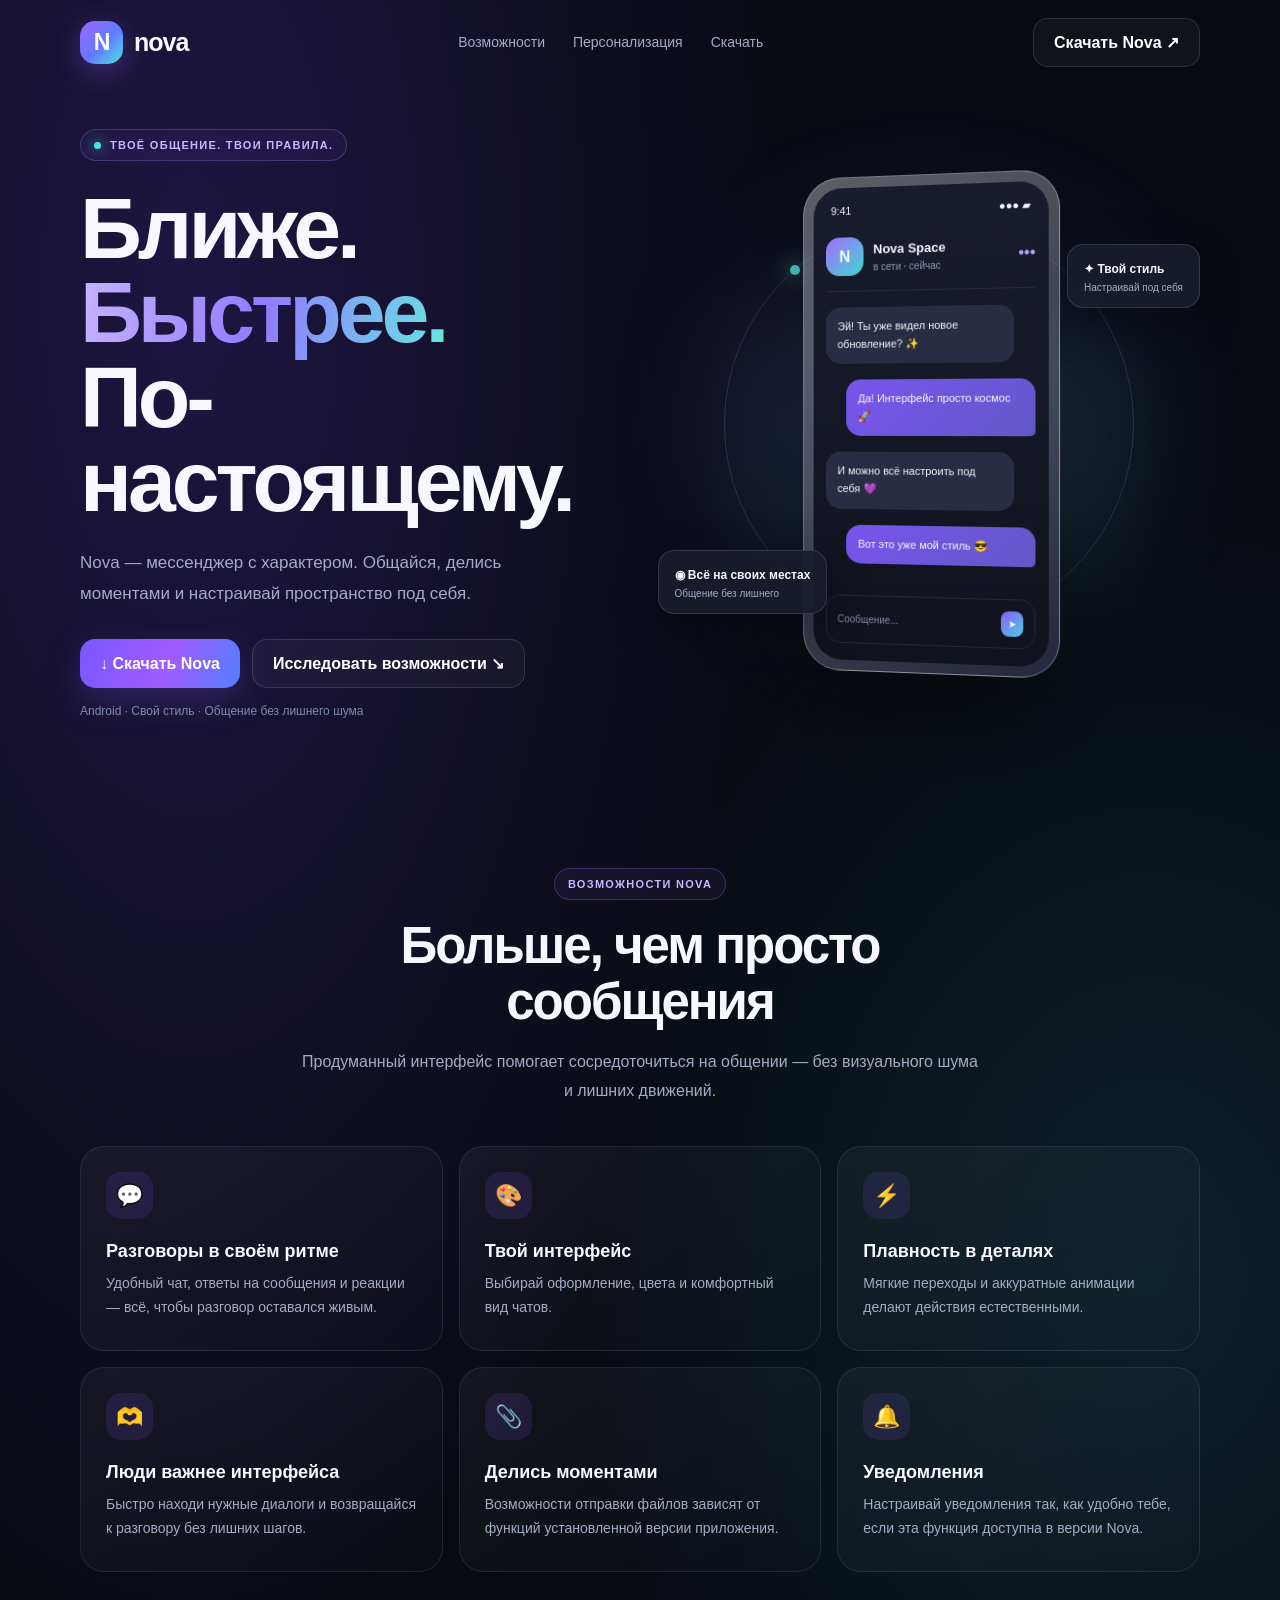
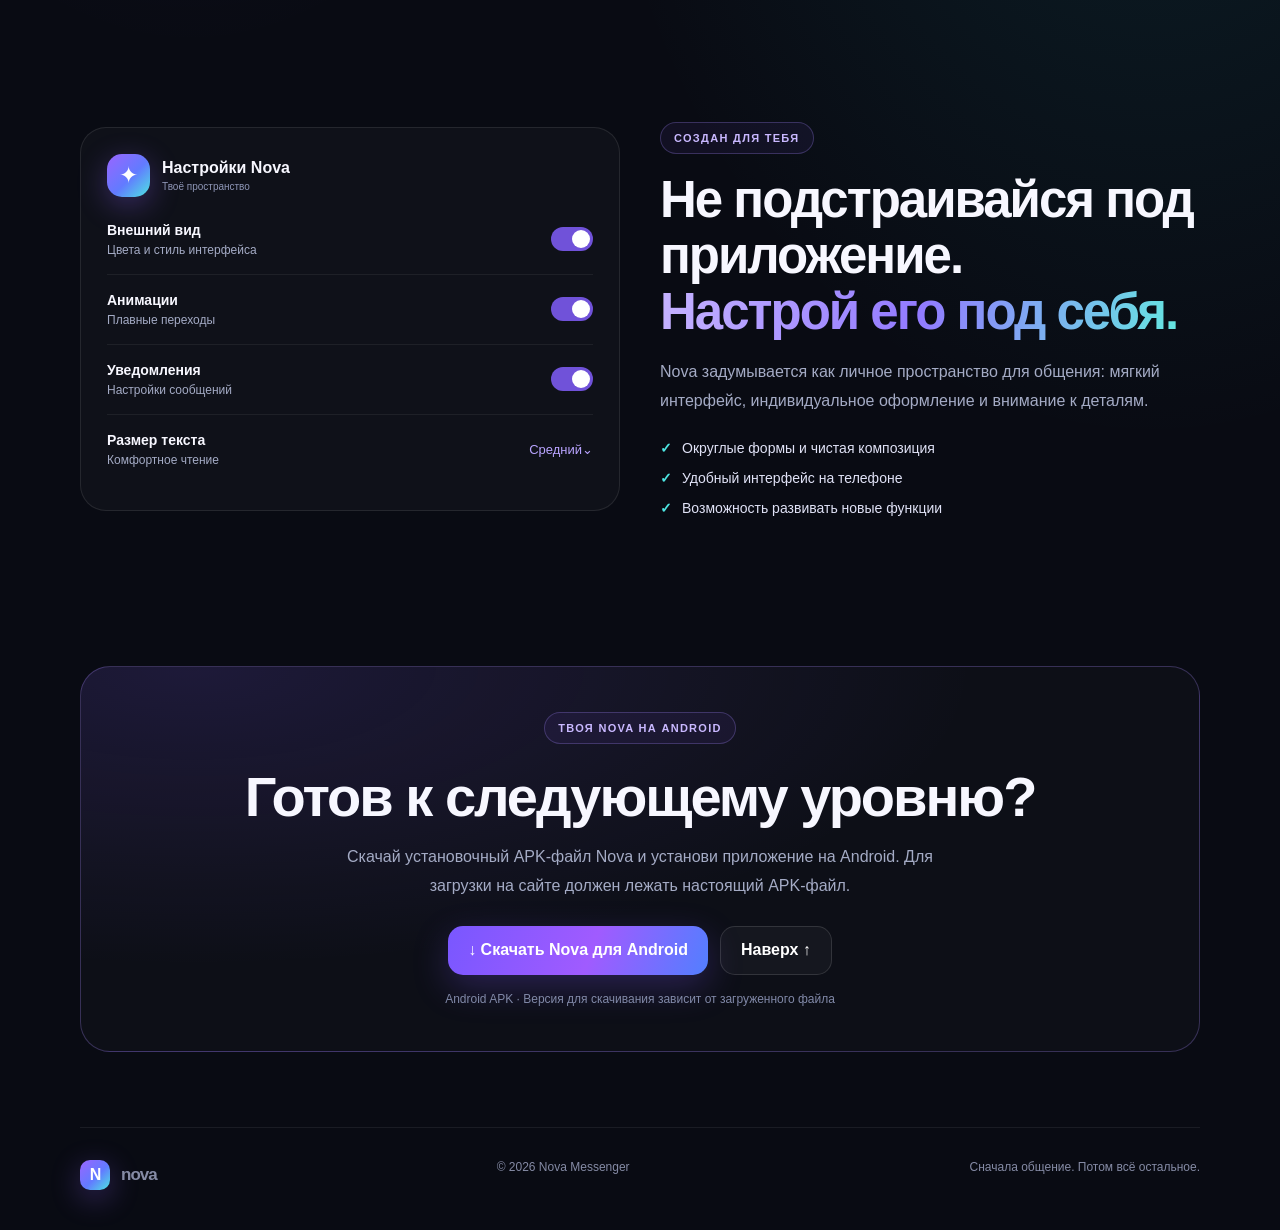
==== commit 950922ae: "Update index.html" ====
--- a/index.html
+++ b/index.html
@@ -1,53 +1,775 @@
-<!doctype html>
-<html lang="ru"><head>
-<meta charset="utf-8"><meta name="viewport" content="width=device-width,initial-scale=1">
-<meta name="theme-color" content="#090b13"><meta name="description" content="Nova — мессенджер с характером. Общайся свободно.">
-<title>Nova — общайся свободно</title>
-<style>
-:root{--bg:#090b13;--text:#f7f8ff;--muted:#a7acc2;--purple:#8c5bff;--cyan:#4de5e1;--line:#ffffff1c}
-*{box-sizing:border-box}html{scroll-behavior:smooth}body{margin:0;background:radial-gradient(ellipse at 15% 10%,#6f40ff35,transparent 35%),radial-gradient(ellipse at 90% 40%,#2bd1dc20,transparent 35%),#090b13;color:var(--text);font-family:Inter,system-ui,-apple-system,"Segoe UI",sans-serif;overflow-x:hidden}
-body:after{content:"";position:fixed;inset:0;pointer-events:none;z-index:-1;opacity:.15;background-image:linear-gradient(#ffffff12 1px,transparent 1px),linear-gradient(90deg,#ffffff12 1px,transparent 1px);background-size:52px 52px}
-a{color:inherit;text-decoration:none}.wrap{width:min(1160px,calc(100% - 36px));margin:auto}
-nav{height:82px;display:flex;align-items:center;justify-content:space-between;gap:20px}.brand{display:flex;align-items:center;gap:11px;font-weight:900;font-size:23px;letter-spacing:-1px}
-.logo{width:42px;height:42px;border-radius:15px;display:grid;place-items:center;background:linear-gradient(135deg,#8c5bff,#5d8bff 55%,#4de5e1);box-shadow:0 8px 30px #8058ff55;font-weight:900}
-.links{display:flex;gap:28px;color:var(--muted);font-size:14px}.links a:hover{color:white}
-.btn{display:inline-flex;align-items:center;justify-content:center;gap:10px;padding:14px 19px;border:1px solid var(--line);border-radius:15px;background:#ffffff0b;font-weight:800;transition:.25s;cursor:pointer}.btn:hover{transform:translateY(-3px);border-color:#a78bff;box-shadow:0 12px 32px #7551ff28}.primary{border:0;background:linear-gradient(115deg,#7957ff,#9b5cff 50%,#5d8bff);box-shadow:0 12px 38px #8058ff40}
-.hero{min-height:650px;display:grid;grid-template-columns:1.05fr .95fr;align-items:center;gap:30px;padding:40px 0 80px}
-.tag{display:inline-flex;align-items:center;gap:9px;border:1px solid #a58aff44;background:#8b5bff13;border-radius:99px;padding:9px 13px;color:#c7b5ff;font-size:11px;font-weight:900;letter-spacing:1.3px}
-.dot{width:7px;height:7px;border-radius:50%;background:var(--cyan);box-shadow:0 0 15px var(--cyan)}
-h1{font-size:clamp(52px,7.5vw,92px);line-height:.97;letter-spacing:-5px;margin:25px 0}.grad{background:linear-gradient(100deg,#c1adff,#8d7bff 45%,#66e6e2);-webkit-background-clip:text;background-clip:text;color:transparent}
-.lead{color:var(--muted);font-size:18px;line-height:1.8;max-width:510px}.actions{display:flex;gap:12px;flex-wrap:wrap;margin-top:30px}.hint{color:#777f9b;font-size:12px;margin-top:16px}
-.art{min-height:510px;display:grid;place-items:center;position:relative;perspective:1000px}.orb{position:absolute;width:310px;height:310px;border-radius:50%;background:linear-gradient(135deg,#7c52ff99,#45d9d999);filter:blur(65px);animation:orb 7s ease-in-out infinite alternate}.ring{position:absolute;width:430px;height:430px;border:1px solid #b9a6ff35;border-radius:50%;animation:spin 30s linear infinite}.ring:before,.ring:after{content:"";position:absolute;width:9px;height:9px;border-radius:50%;background:var(--cyan);box-shadow:0 0 20px var(--cyan)}.ring:before{top:55px;left:70px}.ring:after{bottom:55px;right:40px;background:#fa6cc5}
-.phone{width:265px;height:515px;border-radius:38px;padding:10px;background:linear-gradient(145deg,#ffffff88,#7777a533 35%,#ffffff22);box-shadow:0 40px 100px #0009;transform:rotateY(-12deg) rotateX(4deg);animation:float 6s ease-in-out infinite;z-index:2}.screen{height:100%;border-radius:30px;background:linear-gradient(#17192a,#10121d);padding:17px 13px;overflow:hidden;border:1px solid #ffffff12}.status{display:flex;justify-content:space-between;font-size:11px;padding:0 5px 18px}.head{display:flex;align-items:center;gap:10px;border-bottom:1px solid #ffffff10;padding-bottom:14px}.avatar{width:38px;height:38px;border-radius:14px;display:grid;place-items:center;background:linear-gradient(135deg,#9b70ff,#43d6d1);font-weight:900}.tiny{font-size:10px;color:#9299b7;margin-top:4px}.bubble{padding:11px 12px;border-radius:15px;margin-top:15px;max-width:89%;font-size:11px;line-height:1.55;background:#272a40;animation:pop .7s both}.bubble.me{margin-left:auto;background:linear-gradient(135deg,#7855ed,#6759c9);border-bottom-right-radius:5px}.bubble.them{border-bottom-left-radius:5px}.composer{margin-top:32px;border-radius:17px;background:#ffffff0c;border:1px solid #ffffff14;padding:12px;color:#858ba8;font-size:10px;display:flex;justify-content:space-between}.send{width:23px;height:23px;border-radius:8px;background:linear-gradient(135deg,#8b5aff,#4dcfdf);display:grid;place-items:center;color:white}
-.float{position:absolute;z-index:3;padding:13px 15px;background:#1a1d2be8;border:1px solid #ffffff20;backdrop-filter:blur(16px);border-radius:16px;box-shadow:0 15px 45px #0005;animation:float 5s ease-in-out infinite}.f1{top:72px;right:0}.f2{bottom:65px;left:0;animation-delay:-2s}.ft{font-size:12px;font-weight:800}.fs{font-size:10px;color:#9da4c1;margin-top:4px}
-section{padding:75px 0}.center{text-align:center;max-width:680px;margin:0 auto 40px}.center h2,.copy h2{font-size:clamp(32px,4.5vw,52px);letter-spacing:-2px;line-height:1.08;margin:15px 0}.center p,.copy p{color:var(--muted);line-height:1.8}
-.features{display:grid;grid-template-columns:repeat(3,1fr);gap:16px}.card{padding:25px;border:1px solid var(--line);border-radius:24px;background:linear-gradient(145deg,#ffffff0b,#ffffff03);min-height:205px;transition:.3s}.card:hover{transform:translateY(-7px);border-color:#9e85ff77}.ico{width:47px;height:47px;border-radius:15px;background:linear-gradient(135deg,#8b5aff33,#4ddfe133);display:grid;place-items:center;font-size:22px;margin-bottom:22px}.card h3{margin:0 0 10px}.card p{color:var(--muted);font-size:14px;line-height:1.7;margin:0}
-.showcase{display:grid;grid-template-columns:.95fr 1.05fr;gap:45px;align-items:center}.panel{padding:26px;border:1px solid var(--line);border-radius:27px;background:#ffffff08}.setting{display:flex;justify-content:space-between;align-items:center;gap:15px;padding:17px 0;border-bottom:1px solid #ffffff10}.setting:last-child{border:0}.label{font-size:14px;font-weight:750}.sub{font-size:12px;color:var(--muted);margin-top:5px}.toggle{width:42px;height:24px;border-radius:20px;background:#7052d9;padding:3px;flex-shrink:0}.toggle:after{content:"";display:block;width:18px;height:18px;border-radius:50%;background:white;margin-left:18px}
-.list{list-style:none;padding:0;display:grid;gap:14px;margin-top:25px;font-size:14px}.list li:before{content:"✓";color:var(--cyan);font-weight:900;margin-right:11px}
-.download{padding:45px 25px;border-radius:32px;border:1px solid #b09aff45;background:radial-gradient(ellipse at 15% 10%,#8058ff25,transparent 50%),radial-gradient(ellipse at 90% 90%,#4de5e11b,transparent 50%),#ffffff05;text-align:center}.download h2{font-size:clamp(34px,5vw,58px);letter-spacing:-2px;margin:18px 0 14px}.download p{color:var(--muted);line-height:1.8;max-width:620px;margin:0 auto 25px}.download .actions{justify-content:center;margin-top:0}.note{font-size:12px;color:#8188a5;margin-top:17px}
-footer{padding:32px 0 40px;border-top:1px solid #ffffff10;color:#838aa5;font-size:12px;display:flex;justify-content:space-between;gap:18px;flex-wrap:wrap}.reveal{opacity:0;transform:translateY(24px);transition:opacity .7s,transform .7s}.reveal.visible{opacity:1;transform:none}
-@keyframes float{0%,100%{translate:0 0}50%{translate:0 -13px}}@keyframes orb{to{transform:scale(1.13) translate(20px,-15px)}}@keyframes spin{to{transform:rotate(360deg)}}@keyframes pop{from{opacity:0;transform:translateY(9px)}to{opacity:1;transform:none}}
-@media(max-width:850px){.hero{grid-template-columns:1fr;text-align:center;padding-top:35px}.lead{margin:auto}.actions{justify-content:center}.art{min-height:530px}.features{grid-template-columns:1fr 1fr}.showcase{grid-template-columns:1fr}.copy{order:-1}h1{letter-spacing:-3px}.links{display:none}}
-@media(max-width:540px){.wrap{width:calc(100% - 28px)}nav{height:70px}.brand{font-size:20px}.hero{padding-bottom:35px}.art{transform:scale(.82);margin:-25px 0}.features{grid-template-columns:1fr}.card{min-height:0}.btn{width:100%}.actions{width:100%}.download{padding:32px 17px}section{padding:55px 0}.center h2,.copy h2{letter-spacing:-1px}}
-@media(prefers-reduced-motion:reduce){*,*:before,*:after{animation-duration:.01ms!important;animation-iteration-count:1!important;scroll-behavior:auto!important;transition-duration:.01ms!important}.reveal{opacity:1;transform:none}}
-</style></head>
-<body><header class="wrap"><nav><a class="brand" href="#top"><span class="logo">N</span> nova</a><div class="links"><a href="#features">Возможности</a><a href="#style">Персонализация</a><a href="#download">Скачать</a></div><a class="btn" href="#download">Попробовать Nova ↗</a></nav></header>
-<main id="top"><div class="wrap hero"><div><div class="tag"><span class="dot"></span> ТВОЁ ОБЩЕНИЕ. ТВОИ ПРАВИЛА.</div><h1>Ближе.<br><span class="grad">Быстрее.</span><br>По-настоящему.</h1><p class="lead">Nova — мессенджер с характером. Общайся, делись моментами и настраивай пространство под себя.</p><div class="actions"><a class="btn primary" href="#download">↓ Скачать Nova</a><a class="btn" href="#features">Исследовать возможности ↘</a></div><div class="hint">Android · Свой стиль · Общение без лишнего шума</div></div>
-<div class="art"><div class="orb"></div><div class="ring"></div><div class="phone"><div class="screen"><div class="status"><span>9:41</span><span>●●● ▰</span></div><div class="head"><div class="avatar">N</div><div><strong style="font-size:13px">Nova Space</strong><div class="tiny">в сети · сейчас</div></div><span style="margin-left:auto;color:#bca9ff">•••</span></div><div class="bubble them">Эй! Ты уже видел новое обновление? ✨</div><div class="bubble me">Да! Интерфейс просто космос 🚀</div><div class="bubble them">И можно всё настроить под себя 💜</div><div class="bubble me">Вот это уже мой стиль 😎</div><div class="composer"><span>Сообщение...</span><span class="send">➤</span></div></div></div><div class="float f1"><div class="ft">✦ Твой стиль</div><div class="fs">Настраивай под себя</div></div><div class="float f2"><div class="ft">◉ Всё на своих местах</div><div class="fs">Общение без лишнего</div></div></div></div>
-<section id="features"><div class="wrap"><div class="center reveal"><div class="tag">ВОЗМОЖНОСТИ NOVA</div><h2>Больше, чем просто сообщения</h2><p>Продуманный интерфейс помогает сосредоточиться на общении — без визуального шума и лишних движений.</p></div><div class="features">
-<article class="card reveal"><div class="ico">💬</div><h3>Разговоры в своём ритме</h3><p>Удобный чат, ответы на сообщения и реакции — всё, чтобы разговор оставался живым.</p></article>
-<article class="card reveal"><div class="ico">🎨</div><h3>Твой интерфейс</h3><p>Выбирай оформление, цвета и комфортный вид чатов. Nova должна подходить именно тебе.</p></article>
-<article class="card reveal"><div class="ico">⚡</div><h3>Плавность в деталях</h3><p>Мягкие переходы и аккуратные анимации делают каждое действие естественным.</p></article>
-<article class="card reveal"><div class="ico">🫶</div><h3>Люди важнее интерфейса</h3><p>Быстро находи нужные диалоги и возвращайся к разговору без лишних шагов.</p></article>
-<article class="card reveal"><div class="ico">📎</div><h3>Делись моментами</h3><p>Файлы и фотографии — когда соответствующие функции доступны в установленной версии.</p></article>
-<article class="card reveal"><div class="ico">🔔</div><h3>Ничего важного мимо</h3><p>Настройки уведомлений помогают следить за сообщениями так, как удобно тебе.</p></article>
-</div></div></section>
-<section id="style"><div class="wrap showcase"><div class="panel reveal"><div style="display:flex;align-items:center;gap:12px;margin-bottom:8px"><div class="logo">✦</div><div><strong>Настройки Nova</strong><div class="tiny">Твоё пространство</div></div></div><div class="setting"><div><div class="label">Внешний вид</div><div class="sub">Цвета и стиль интерфейса</div></div><div class="toggle"></div></div><div class="setting"><div><div class="label">Анимации</div><div class="sub">Плавные переходы</div></div><div class="toggle"></div></div><div class="setting"><div><div class="label">Уведомления</div><div class="sub">Настройки сообщений</div></div><div class="toggle"></div></div><div class="setting"><div><div class="label">Размер текста</div><div class="sub">Комфортное чтение</div></div><span style="color:#b9a4ff;font-size:13px">Средний⌄</span></div></div><div class="copy reveal"><div class="tag">СОЗДАН ДЛЯ ТЕБЯ</div><h2>Не подстраивайся под приложение.<br><span class="grad">Настрой его под себя.</span></h2><p>Nova задумывается как личное пространство для общения: мягкий интерфейс, индивидуальное оформление и внимание к деталям.</p><ul class="list"><li>Округлые формы и чистая композиция</li><li>Удобный интерфейс на телефоне</li><li>Возможность развивать новые функции</li></ul></div></div></section>
-<section id="download"><div class="wrap"><div class="download reveal"><div class="tag">ТВОЯ NOVA НА ANDROID</div><h2>Готов к следующему уровню?</h2><p>Скачай установочный APK-файл Nova и установи приложение на Android. Кнопка заработает после загрузки настоящего APK на сайт.</p><div class="actions"><a class="btn primary" id="downloadButton" href="nova.apk" download="Nova.apk">↓ Скачать Nova для Android</a><a class="btn" href="#top">Наверх ↑</a></div><div class="note" id="downloadNote">Android APK · Файл должен находиться рядом с index.html</div></div></div></section></main>
-<footer class="wrap"><a class="brand" href="#top" style="font-size:17px"><span class="logo" style="width:30px;height:30px;border-radius:10px">N</span> nova</a><span>© <span id="year"></span> Nova Messenger</span><span>Сначала общение. Потом всё остальное.</span></footer>
-<script>
-document.getElementById('year').textContent=new Date().getFullYear();
-const observer=new IntersectionObserver(entries=>entries.forEach(e=>{if(e.isIntersecting){e.target.classList.add('visible');observer.unobserve(e.target)}}),{threshold:.12});
-document.querySelectorAll('.reveal').forEach(el=>observer.observe(el));
-document.getElementById('downloadButton').addEventListener('click',()=>{document.getElementById('downloadNote').textContent='Если загрузка не началась, проверь, что файл nova.apk загружен рядом с index.html.'});
-</script></body></html>+<!DOCTYPE html>
+<html lang="ru">
+<head>
+  <meta charset="UTF-8">
+  <meta name="viewport" content="width=device-width, initial-scale=1.0">
+  <meta name="theme-color" content="#090b13">
+  <meta name="description" content="Nova — новый уровень общения. Скачай мессенджер для Android.">
+  <title>Nova — новый уровень общения</title>
+
+  <style>
+    :root {
+      --bg: #090b13;
+      --panel: #141727;
+      --text: #f7f7ff;
+      --muted: #a4abc5;
+      --purple: #9062ff;
+      --cyan: #4de5e1;
+    }
+
+    * {
+      box-sizing: border-box;
+      margin: 0;
+      padding: 0;
+    }
+
+    html {
+      scroll-behavior: smooth;
+    }
+
+    body {
+      min-height: 100vh;
+      overflow-x: hidden;
+      background:
+        radial-gradient(ellipse at 15% 10%, #7040ff32, transparent 38%),
+        radial-gradient(ellipse at 90% 45%, #20cbd41b, transparent 35%),
+        var(--bg);
+      color: var(--text);
+      font-family: Inter, "Segoe UI", Arial, sans-serif;
+    }
+
+    a {
+      color: inherit;
+      text-decoration: none;
+    }
+
+    .container {
+      width: min(1120px, calc(100% - 36px));
+      margin: auto;
+    }
+
+    header {
+      height: 84px;
+      display: flex;
+      align-items: center;
+      justify-content: space-between;
+      gap: 20px;
+    }
+
+    .brand {
+      display: flex;
+      align-items: center;
+      gap: 11px;
+      font-size: 25px;
+      font-weight: 900;
+      letter-spacing: -1px;
+    }
+
+    .logo {
+      width: 43px;
+      height: 43px;
+      display: grid;
+      place-items: center;
+      border-radius: 15px;
+      background: linear-gradient(135deg, #9a65ff, #627bff 55%, #4de5e1);
+      box-shadow: 0 8px 30px #9062ff55;
+      color: white;
+      font-size: 23px;
+    }
+
+    .nav-links {
+      display: flex;
+      gap: 28px;
+      color: var(--muted);
+      font-size: 14px;
+    }
+
+    .nav-links a:hover {
+      color: white;
+    }
+
+    .button {
+      min-height: 49px;
+      display: inline-flex;
+      align-items: center;
+      justify-content: center;
+      gap: 10px;
+      padding: 14px 20px;
+      border: 1px solid #ffffff20;
+      border-radius: 15px;
+      background: #ffffff09;
+      color: white;
+      font: inherit;
+      font-weight: 750;
+      cursor: pointer;
+      transition: transform .25s, box-shadow .25s, border-color .25s;
+    }
+
+    .button:hover {
+      transform: translateY(-3px);
+      border-color: #a58aff;
+      box-shadow: 0 12px 32px #8058ff30;
+    }
+
+    .button-primary {
+      border: 0;
+      background: linear-gradient(110deg, #7957ff, #a05bff 55%, #527fff);
+      box-shadow: 0 12px 35px #8058ff40;
+    }
+
+    .hero {
+      min-height: 620px;
+      display: grid;
+      grid-template-columns: 1fr 1fr;
+      align-items: center;
+      gap: 35px;
+      padding: 45px 0 75px;
+    }
+
+    .eyebrow {
+      display: inline-flex;
+      align-items: center;
+      gap: 9px;
+      padding: 9px 13px;
+      border: 1px solid #a58aff44;
+      border-radius: 50px;
+      background: #8b5bff12;
+      color: #c9b8ff;
+      font-size: 11px;
+      font-weight: 850;
+      letter-spacing: 1.3px;
+    }
+
+    .status-dot {
+      width: 7px;
+      height: 7px;
+      border-radius: 50%;
+      background: var(--cyan);
+      box-shadow: 0 0 14px var(--cyan);
+    }
+
+    h1 {
+      margin: 25px 0;
+      font-size: clamp(52px, 7vw, 86px);
+      line-height: .98;
+      letter-spacing: -4px;
+    }
+
+    .gradient-text {
+      color: transparent;
+      background: linear-gradient(100deg, #c6b3ff, #927aff, #65e7e1);
+      background-clip: text;
+      -webkit-background-clip: text;
+    }
+
+    .description {
+      max-width: 500px;
+      color: var(--muted);
+      font-size: 17px;
+      line-height: 1.8;
+    }
+
+    .buttons {
+      display: flex;
+      flex-wrap: wrap;
+      gap: 12px;
+      margin-top: 30px;
+    }
+
+    .small-note {
+      margin-top: 16px;
+      color: #8189a8;
+      font-size: 12px;
+    }
+
+    /* Декоративный макет телефона */
+
+    .visual {
+      min-height: 510px;
+      display: grid;
+      place-items: center;
+      position: relative;
+      perspective: 1000px;
+    }
+
+    .glow {
+      position: absolute;
+      width: 300px;
+      height: 300px;
+      border-radius: 50%;
+      background: linear-gradient(135deg, #8055ff, #4de5e1);
+      filter: blur(85px);
+      opacity: .45;
+      animation: glow 6s ease-in-out infinite alternate;
+    }
+
+    .orbit {
+      position: absolute;
+      width: 410px;
+      height: 410px;
+      border: 1px solid #a88aff35;
+      border-radius: 50%;
+      animation: rotate 28s linear infinite;
+    }
+
+    .orbit::before {
+      content: "";
+      position: absolute;
+      top: 45px;
+      left: 65px;
+      width: 10px;
+      height: 10px;
+      border-radius: 50%;
+      background: var(--cyan);
+      box-shadow: 0 0 20px var(--cyan);
+    }
+
+    .phone {
+      position: relative;
+      z-index: 2;
+      width: 260px;
+      height: 500px;
+      padding: 10px;
+      border: 1px solid #ffffff55;
+      border-radius: 38px;
+      background: linear-gradient(145deg, #ffffff55, #25283d);
+      box-shadow: 0 40px 100px #0009;
+      transform: rotateY(-9deg);
+      animation: float 5s ease-in-out infinite;
+    }
+
+    .phone-screen {
+      height: 100%;
+      padding: 17px 13px;
+      overflow: hidden;
+      border-radius: 29px;
+      background: linear-gradient(#191c2e, #10121d);
+    }
+
+    .phone-status {
+      display: flex;
+      justify-content: space-between;
+      padding: 0 5px 20px;
+      font-size: 11px;
+    }
+
+    .chat-header {
+      display: flex;
+      align-items: center;
+      gap: 10px;
+      padding-bottom: 15px;
+      border-bottom: 1px solid #ffffff12;
+    }
+
+    .avatar {
+      width: 39px;
+      height: 39px;
+      display: grid;
+      place-items: center;
+      border-radius: 14px;
+      background: linear-gradient(135deg, #a56bff, #40d9d0);
+      font-weight: 900;
+    }
+
+    .online {
+      margin-top: 4px;
+      color: #8e96b6;
+      font-size: 10px;
+    }
+
+    .message {
+      max-width: 90%;
+      margin-top: 16px;
+      padding: 11px 12px;
+      border-radius: 15px;
+      background: #292d43;
+      font-size: 11px;
+      line-height: 1.6;
+      animation: appear .6s both;
+    }
+
+    .message:nth-child(3) { animation-delay: .2s; }
+    .message:nth-child(4) { animation-delay: .4s; }
+    .message:nth-child(5) { animation-delay: .6s; }
+
+    .message.mine {
+      margin-left: auto;
+      background: linear-gradient(135deg, #7855ed, #6358c8);
+      border-bottom-right-radius: 5px;
+    }
+
+    .composer {
+      display: flex;
+      justify-content: space-between;
+      align-items: center;
+      margin-top: 32px;
+      padding: 11px;
+      border: 1px solid #ffffff15;
+      border-radius: 15px;
+      color: #858ca9;
+      font-size: 10px;
+    }
+
+    .send-icon {
+      padding: 7px;
+      border-radius: 8px;
+      background: linear-gradient(135deg, #8b5aff, #4dcfdf);
+      color: white;
+    }
+
+    .floating-card {
+      position: absolute;
+      z-index: 3;
+      padding: 14px 16px;
+      border: 1px solid #ffffff20;
+      border-radius: 16px;
+      background: #191c2beF;
+      box-shadow: 0 15px 45px #0005;
+      animation: float 5s ease-in-out infinite;
+    }
+
+    .floating-one { top: 75px; right: 0; }
+    .floating-two { bottom: 65px; left: 0; animation-delay: -2s; }
+    .floating-card strong { font-size: 12px; }
+    .floating-card p { margin-top: 5px; color: var(--muted); font-size: 10px; }
+
+    section {
+      padding: 75px 0;
+    }
+
+    .section-heading {
+      max-width: 680px;
+      margin: 0 auto 40px;
+      text-align: center;
+    }
+
+    .section-heading h2,
+    .showcase-copy h2 {
+      margin: 18px 0;
+      font-size: clamp(32px, 4.5vw, 51px);
+      letter-spacing: -2px;
+      line-height: 1.1;
+    }
+
+    .section-heading p,
+    .showcase-copy p {
+      color: var(--muted);
+      line-height: 1.8;
+    }
+
+    .features {
+      display: grid;
+      grid-template-columns: repeat(3, 1fr);
+      gap: 16px;
+    }
+
+    .feature {
+      min-height: 205px;
+      padding: 25px;
+      border: 1px solid #ffffff15;
+      border-radius: 24px;
+      background: linear-gradient(145deg, #ffffff0b, #ffffff03);
+      transition: transform .3s, border-color .3s;
+    }
+
+    .feature:hover {
+      transform: translateY(-7px);
+      border-color: #a58aff77;
+    }
+
+    .feature-icon {
+      width: 47px;
+      height: 47px;
+      display: grid;
+      place-items: center;
+      margin-bottom: 22px;
+      border-radius: 15px;
+      background: #8b5bff20;
+      font-size: 22px;
+    }
+
+    .feature h3 { margin-bottom: 10px; font-size: 18px; }
+    .feature p { color: var(--muted); font-size: 14px; line-height: 1.7; }
+
+    .showcase {
+      display: grid;
+      grid-template-columns: 1fr 1fr;
+      align-items: center;
+      gap: 40px;
+    }
+
+    .settings-card {
+      padding: 26px;
+      border: 1px solid #ffffff18;
+      border-radius: 26px;
+      background: #ffffff07;
+    }
+
+    .setting {
+      display: flex;
+      align-items: center;
+      justify-content: space-between;
+      gap: 12px;
+      padding: 17px 0;
+      border-bottom: 1px solid #ffffff10;
+    }
+
+    .setting:last-child { border-bottom: 0; }
+    .setting-name { font-size: 14px; font-weight: 750; }
+    .setting-description { margin-top: 5px; color: var(--muted); font-size: 12px; }
+
+    .toggle {
+      width: 42px;
+      height: 24px;
+      flex-shrink: 0;
+      padding: 3px;
+      border-radius: 20px;
+      background: #7052d9;
+    }
+
+    .toggle::after {
+      content: "";
+      display: block;
+      width: 18px;
+      height: 18px;
+      margin-left: 18px;
+      border-radius: 50%;
+      background: white;
+    }
+
+    .checks {
+      display: grid;
+      gap: 14px;
+      margin-top: 24px;
+      list-style: none;
+      color: #e0e2f6;
+      font-size: 14px;
+    }
+
+    .checks li::before {
+      content: "✓";
+      margin-right: 10px;
+      color: var(--cyan);
+      font-weight: 900;
+    }
+
+    .download-panel {
+      padding: 45px 25px;
+      border: 1px solid #a58aff45;
+      border-radius: 30px;
+      background: radial-gradient(ellipse at 10% 0%, #8058ff25, transparent 55%), #ffffff05;
+      text-align: center;
+    }
+
+    .download-panel h2 {
+      margin: 20px 0 14px;
+      font-size: clamp(34px, 5vw, 56px);
+      letter-spacing: -2px;
+    }
+
+    .download-panel p {
+      max-width: 620px;
+      margin: 0 auto 25px;
+      color: var(--muted);
+      line-height: 1.8;
+    }
+
+    .download-panel .buttons { justify-content: center; margin-top: 0; }
+    .download-note { margin-top: 17px; color: #8189a8; font-size: 12px; }
+
+    footer {
+      display: flex;
+      flex-wrap: wrap;
+      justify-content: space-between;
+      gap: 16px;
+      padding: 32px 0 40px;
+      border-top: 1px solid #ffffff12;
+      color: #858ba5;
+      font-size: 12px;
+    }
+
+    .reveal {
+      opacity: 0;
+      transform: translateY(22px);
+      transition: opacity .7s, transform .7s;
+    }
+
+    .reveal.visible { opacity: 1; transform: translateY(0); }
+
+    @keyframes float {
+      0%, 100% { translate: 0 0; }
+      50% { translate: 0 -12px; }
+    }
+
+    @keyframes rotate { to { transform: rotate(360deg); } }
+    @keyframes glow { to { transform: scale(1.15) translate(12px, -12px); } }
+    @keyframes appear {
+      from { opacity: 0; transform: translateY(9px); }
+      to { opacity: 1; transform: translateY(0); }
+    }
+
+    @media (max-width: 820px) {
+      .nav-links { display: none; }
+      .hero { grid-template-columns: 1fr; text-align: center; padding-top: 35px; }
+      .description { margin: auto; }
+      .buttons { justify-content: center; }
+      .visual { min-height: 520px; }
+      .features { grid-template-columns: repeat(2, 1fr); }
+      .showcase { grid-template-columns: 1fr; }
+      .showcase-copy { order: -1; }
+      h1 { letter-spacing: -3px; }
+    }
+
+    @media (max-width: 520px) {
+      .container { width: calc(100% - 28px); }
+      .brand { font-size: 21px; }
+      header { height: 72px; }
+      header > .button { padding: 11px; font-size: 12px; }
+      .features { grid-template-columns: 1fr; }
+      .feature { min-height: auto; }
+      .visual { transform: scale(.82); margin: -25px 0; }
+      .buttons { width: 100%; }
+      .button { width: 100%; }
+      section { padding: 55px 0; }
+      .download-panel { padding: 32px 17px; }
+    }
+
+    @media (prefers-reduced-motion: reduce) {
+      *, *::before, *::after {
+        animation-duration: .01ms !important;
+        animation-iteration-count: 1 !important;
+        scroll-behavior: auto !important;
+        transition-duration: .01ms !important;
+      }
+      .reveal { opacity: 1; transform: none; }
+    }
+  </style>
+</head>
+
+<body>
+  <header class="container">
+    <a class="brand" href="#top">
+      <span class="logo">N</span>
+      <span>nova</span>
+    </a>
+
+    <nav class="nav-links" aria-label="Основная навигация">
+      <a href="#features">Возможности</a>
+      <a href="#style">Персонализация</a>
+      <a href="#download">Скачать</a>
+    </nav>
+
+    <a class="button" href="#download">Скачать Nova ↗</a>
+  </header>
+
+  <main id="top">
+    <section class="container hero">
+      <div class="hero-copy">
+        <div class="eyebrow"><span class="status-dot"></span> ТВОЁ ОБЩЕНИЕ. ТВОИ ПРАВИЛА.</div>
+        <h1>Ближе.<br><span class="gradient-text">Быстрее.</span><br>По-настоящему.</h1>
+        <p class="description">
+          Nova — мессенджер с характером. Общайся, делись моментами
+          и настраивай пространство под себя.
+        </p>
+
+        <div class="buttons">
+          <a class="button button-primary" href="#download">↓ Скачать Nova</a>
+          <a class="button" href="#features">Исследовать возможности ↘</a>
+        </div>
+
+        <p class="small-note">Android · Свой стиль · Общение без лишнего шума</p>
+      </div>
+
+      <div class="visual" aria-label="Декоративный макет чата Nova">
+        <div class="glow"></div>
+        <div class="orbit"></div>
+
+        <div class="phone">
+          <div class="phone-screen">
+            <div class="phone-status"><span>9:41</span><span>●●● ▰</span></div>
+
+            <div class="chat-header">
+              <div class="avatar">N</div>
+              <div>
+                <strong style="font-size:13px">Nova Space</strong>
+                <div class="online">в сети · сейчас</div>
+              </div>
+              <span style="margin-left:auto;color:#bca9ff">•••</span>
+            </div>
+
+            <div class="message">Эй! Ты уже видел новое обновление? ✨</div>
+            <div class="message mine">Да! Интерфейс просто космос 🚀</div>
+            <div class="message">И можно всё настроить под себя 💜</div>
+            <div class="message mine">Вот это уже мой стиль 😎</div>
+
+            <div class="composer">
+              <span>Сообщение...</span>
+              <span class="send-icon">➤</span>
+            </div>
+          </div>
+        </div>
+
+        <div class="floating-card floating-one">
+          <strong>✦ Твой стиль</strong>
+          <p>Настраивай под себя</p>
+        </div>
+
+        <div class="floating-card floating-two">
+          <strong>◉ Всё на своих местах</strong>
+          <p>Общение без лишнего</p>
+        </div>
+      </div>
+    </section>
+
+    <section id="features">
+      <div class="container">
+        <div class="section-heading reveal">
+          <div class="eyebrow">ВОЗМОЖНОСТИ NOVA</div>
+          <h2>Больше, чем просто сообщения</h2>
+          <p>Продуманный интерфейс помогает сосредоточиться на общении — без визуального шума и лишних движений.</p>
+        </div>
+
+        <div class="features">
+          <article class="feature reveal">
+            <div class="feature-icon">💬</div>
+            <h3>Разговоры в своём ритме</h3>
+            <p>Удобный чат, ответы на сообщения и реакции — всё, чтобы разговор оставался живым.</p>
+          </article>
+
+          <article class="feature reveal">
+            <div class="feature-icon">🎨</div>
+            <h3>Твой интерфейс</h3>
+            <p>Выбирай оформление, цвета и комфортный вид чатов.</p>
+          </article>
+
+          <article class="feature reveal">
+            <div class="feature-icon">⚡</div>
+            <h3>Плавность в деталях</h3>
+            <p>Мягкие переходы и аккуратные анимации делают действия естественными.</p>
+          </article>
+
+          <article class="feature reveal">
+            <div class="feature-icon">🫶</div>
+            <h3>Люди важнее интерфейса</h3>
+            <p>Быстро находи нужные диалоги и возвращайся к разговору без лишних шагов.</p>
+          </article>
+
+          <article class="feature reveal">
+            <div class="feature-icon">📎</div>
+            <h3>Делись моментами</h3>
+            <p>Возможности отправки файлов зависят от функций установленной версии приложения.</p>
+          </article>
+
+          <article class="feature reveal">
+            <div class="feature-icon">🔔</div>
+            <h3>Уведомления</h3>
+            <p>Настраивай уведомления так, как удобно тебе, если эта функция доступна в версии Nova.</p>
+          </article>
+        </div>
+      </div>
+    </section>
+
+    <section id="style">
+      <div class="container showcase">
+        <div class="settings-card reveal">
+          <div style="display:flex;align-items:center;gap:12px;margin-bottom:8px">
+            <div class="logo">✦</div>
+            <div>
+              <strong>Настройки Nova</strong>
+              <div class="online">Твоё пространство</div>
+            </div>
+          </div>
+
+          <div class="setting">
+            <div><div class="setting-name">Внешний вид</div><div class="setting-description">Цвета и стиль интерфейса</div></div>
+            <div class="toggle"></div>
+          </div>
+          <div class="setting">
+            <div><div class="setting-name">Анимации</div><div class="setting-description">Плавные переходы</div></div>
+            <div class="toggle"></div>
+          </div>
+          <div class="setting">
+            <div><div class="setting-name">Уведомления</div><div class="setting-description">Настройки сообщений</div></div>
+            <div class="toggle"></div>
+          </div>
+          <div class="setting">
+            <div><div class="setting-name">Размер текста</div><div class="setting-description">Комфортное чтение</div></div>
+            <span style="color:#b9a4ff;font-size:13px">Средний⌄</span>
+          </div>
+        </div>
+
+        <div class="showcase-copy reveal">
+          <div class="eyebrow">СОЗДАН ДЛЯ ТЕБЯ</div>
+          <h2>Не подстраивайся под приложение.<br><span class="gradient-text">Настрой его под себя.</span></h2>
+          <p>Nova задумывается как личное пространство для общения: мягкий интерфейс, индивидуальное оформление и внимание к деталям.</p>
+          <ul class="checks">
+            <li>Округлые формы и чистая композиция</li>
+            <li>Удобный интерфейс на телефоне</li>
+            <li>Возможность развивать новые функции</li>
+          </ul>
+        </div>
+      </div>
+    </section>
+
+    <section id="download">
+      <div class="container">
+        <div class="download-panel reveal">
+          <div class="eyebrow">ТВОЯ NOVA НА ANDROID</div>
+          <h2>Готов к следующему уровню?</h2>
+          <p>
+            Скачай установочный APK-файл Nova и установи приложение на Android.
+            Для загрузки на сайте должен лежать настоящий APK-файл.
+          </p>
+
+          <!-- Файл app-debug.apk должен находиться в той же папке, что и index.html -->
+          <div class="buttons">
+            <a
+              class="button button-primary"
+              id="downloadButton"
+              href="./app-debug.apk"
+              download="Nova.apk"
+            >↓ Скачать Nova для Android</a>
+
+            <a class="button" href="#top">Наверх ↑</a>
+          </div>
+
+          <div class="download-note" id="downloadNote">
+            Android APK · Версия для скачивания зависит от загруженного файла
+          </div>
+        </div>
+      </div>
+    </section>
+  </main>
+
+  <footer class="container">
+    <a class="brand" href="#top" style="font-size:17px">
+      <span class="logo" style="width:30px;height:30px;border-radius:10px;font-size:16px">N</span>
+      <span>nova</span>
+    </a>
+    <span>© <span id="year"></span> Nova Messenger</span>
+    <span>Сначала общение. Потом всё остальное.</span>
+  </footer>
+
+  <script>
+    document.getElementById("year").textContent = new Date().getFullYear();
+
+    const observer = new IntersectionObserver((entries) => {
+      entries.forEach((entry) => {
+        if (entry.isIntersecting) {
+          entry.target.classList.add("visible");
+          observer.unobserve(entry.target);
+        }
+      });
+    }, { threshold: 0.12 });
+
+    document.querySelectorAll(".reveal").forEach((element) => {
+      observer.observe(element);
+    });
+
+    document.getElementById("downloadButton").addEventListener("click", () => {
+      document.getElementById("downloadNote").textContent =
+        "Если скачивание не началось, проверь, что app-debug.apk загружен рядом с index.html.";
+    });
+  </script>
+</body>
+</html>
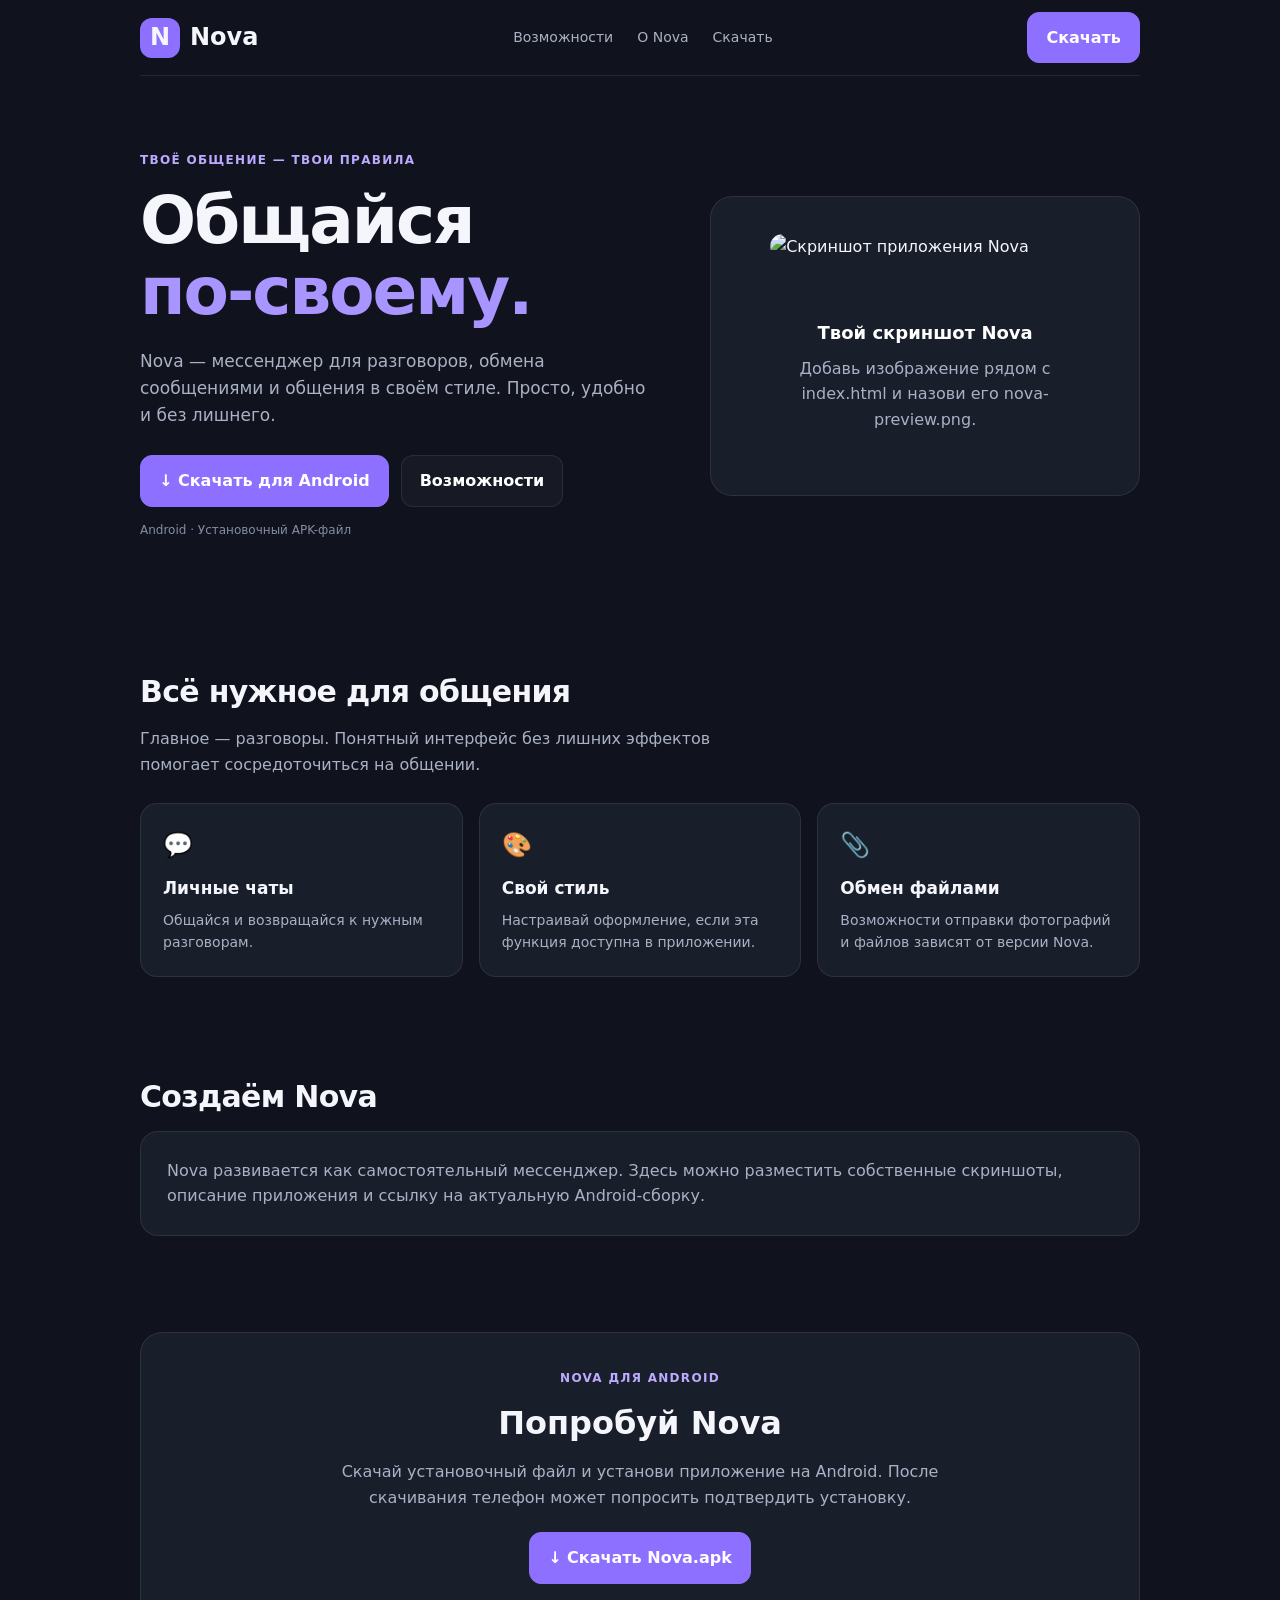
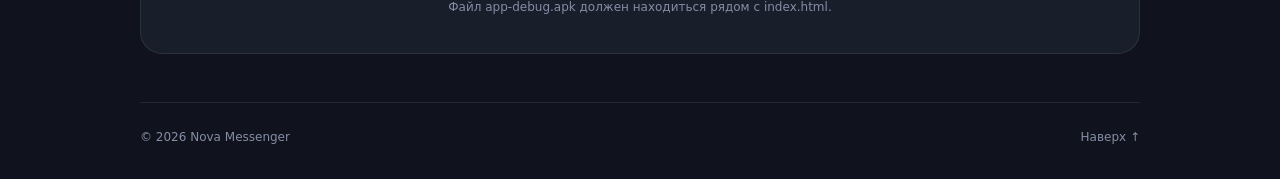
==== commit cc8ebb86: "Update index.html" ====
--- a/index.html
+++ b/index.html
@@ -1,775 +1,537 @@
 <!DOCTYPE html>
 <html lang="ru">
 <head>
-  <meta charset="UTF-8">
-  <meta name="viewport" content="width=device-width, initial-scale=1.0">
-  <meta name="theme-color" content="#090b13">
-  <meta name="description" content="Nova — новый уровень общения. Скачай мессенджер для Android.">
-  <title>Nova — новый уровень общения</title>
-
-  <style>
-    :root {
-      --bg: #090b13;
-      --panel: #141727;
-      --text: #f7f7ff;
-      --muted: #a4abc5;
-      --purple: #9062ff;
-      --cyan: #4de5e1;
-    }
-
-    * {
-      box-sizing: border-box;
-      margin: 0;
-      padding: 0;
-    }
-
-    html {
-      scroll-behavior: smooth;
-    }
-
-    body {
-      min-height: 100vh;
-      overflow-x: hidden;
-      background:
-        radial-gradient(ellipse at 15% 10%, #7040ff32, transparent 38%),
-        radial-gradient(ellipse at 90% 45%, #20cbd41b, transparent 35%),
-        var(--bg);
-      color: var(--text);
-      font-family: Inter, "Segoe UI", Arial, sans-serif;
-    }
-
-    a {
-      color: inherit;
-      text-decoration: none;
-    }
-
-    .container {
-      width: min(1120px, calc(100% - 36px));
-      margin: auto;
-    }
-
-    header {
-      height: 84px;
-      display: flex;
-      align-items: center;
-      justify-content: space-between;
-      gap: 20px;
-    }
-
-    .brand {
-      display: flex;
-      align-items: center;
-      gap: 11px;
-      font-size: 25px;
-      font-weight: 900;
-      letter-spacing: -1px;
-    }
-
-    .logo {
-      width: 43px;
-      height: 43px;
-      display: grid;
-      place-items: center;
-      border-radius: 15px;
-      background: linear-gradient(135deg, #9a65ff, #627bff 55%, #4de5e1);
-      box-shadow: 0 8px 30px #9062ff55;
-      color: white;
-      font-size: 23px;
-    }
-
-    .nav-links {
-      display: flex;
-      gap: 28px;
-      color: var(--muted);
-      font-size: 14px;
-    }
-
-    .nav-links a:hover {
-      color: white;
-    }
-
-    .button {
-      min-height: 49px;
-      display: inline-flex;
-      align-items: center;
-      justify-content: center;
-      gap: 10px;
-      padding: 14px 20px;
-      border: 1px solid #ffffff20;
-      border-radius: 15px;
-      background: #ffffff09;
-      color: white;
-      font: inherit;
-      font-weight: 750;
-      cursor: pointer;
-      transition: transform .25s, box-shadow .25s, border-color .25s;
-    }
-
-    .button:hover {
-      transform: translateY(-3px);
-      border-color: #a58aff;
-      box-shadow: 0 12px 32px #8058ff30;
-    }
-
-    .button-primary {
-      border: 0;
-      background: linear-gradient(110deg, #7957ff, #a05bff 55%, #527fff);
-      box-shadow: 0 12px 35px #8058ff40;
-    }
-
-    .hero {
-      min-height: 620px;
-      display: grid;
-      grid-template-columns: 1fr 1fr;
-      align-items: center;
-      gap: 35px;
-      padding: 45px 0 75px;
-    }
-
-    .eyebrow {
-      display: inline-flex;
-      align-items: center;
-      gap: 9px;
-      padding: 9px 13px;
-      border: 1px solid #a58aff44;
-      border-radius: 50px;
-      background: #8b5bff12;
-      color: #c9b8ff;
-      font-size: 11px;
-      font-weight: 850;
-      letter-spacing: 1.3px;
-    }
-
-    .status-dot {
-      width: 7px;
-      height: 7px;
-      border-radius: 50%;
-      background: var(--cyan);
-      box-shadow: 0 0 14px var(--cyan);
-    }
-
-    h1 {
-      margin: 25px 0;
-      font-size: clamp(52px, 7vw, 86px);
-      line-height: .98;
-      letter-spacing: -4px;
-    }
-
-    .gradient-text {
-      color: transparent;
-      background: linear-gradient(100deg, #c6b3ff, #927aff, #65e7e1);
-      background-clip: text;
-      -webkit-background-clip: text;
-    }
-
-    .description {
-      max-width: 500px;
-      color: var(--muted);
-      font-size: 17px;
-      line-height: 1.8;
-    }
-
-    .buttons {
-      display: flex;
-      flex-wrap: wrap;
-      gap: 12px;
-      margin-top: 30px;
-    }
-
-    .small-note {
-      margin-top: 16px;
-      color: #8189a8;
-      font-size: 12px;
-    }
-
-    /* Декоративный макет телефона */
-
-    .visual {
-      min-height: 510px;
-      display: grid;
-      place-items: center;
-      position: relative;
-      perspective: 1000px;
-    }
-
-    .glow {
-      position: absolute;
-      width: 300px;
-      height: 300px;
-      border-radius: 50%;
-      background: linear-gradient(135deg, #8055ff, #4de5e1);
-      filter: blur(85px);
-      opacity: .45;
-      animation: glow 6s ease-in-out infinite alternate;
-    }
-
-    .orbit {
-      position: absolute;
-      width: 410px;
-      height: 410px;
-      border: 1px solid #a88aff35;
-      border-radius: 50%;
-      animation: rotate 28s linear infinite;
-    }
-
-    .orbit::before {
-      content: "";
-      position: absolute;
-      top: 45px;
-      left: 65px;
-      width: 10px;
-      height: 10px;
-      border-radius: 50%;
-      background: var(--cyan);
-      box-shadow: 0 0 20px var(--cyan);
-    }
-
-    .phone {
-      position: relative;
-      z-index: 2;
-      width: 260px;
-      height: 500px;
-      padding: 10px;
-      border: 1px solid #ffffff55;
-      border-radius: 38px;
-      background: linear-gradient(145deg, #ffffff55, #25283d);
-      box-shadow: 0 40px 100px #0009;
-      transform: rotateY(-9deg);
-      animation: float 5s ease-in-out infinite;
-    }
-
-    .phone-screen {
-      height: 100%;
-      padding: 17px 13px;
-      overflow: hidden;
-      border-radius: 29px;
-      background: linear-gradient(#191c2e, #10121d);
-    }
-
-    .phone-status {
-      display: flex;
-      justify-content: space-between;
-      padding: 0 5px 20px;
-      font-size: 11px;
-    }
-
-    .chat-header {
-      display: flex;
-      align-items: center;
-      gap: 10px;
-      padding-bottom: 15px;
-      border-bottom: 1px solid #ffffff12;
-    }
-
-    .avatar {
-      width: 39px;
-      height: 39px;
-      display: grid;
-      place-items: center;
-      border-radius: 14px;
-      background: linear-gradient(135deg, #a56bff, #40d9d0);
-      font-weight: 900;
-    }
-
-    .online {
-      margin-top: 4px;
-      color: #8e96b6;
-      font-size: 10px;
-    }
-
-    .message {
-      max-width: 90%;
-      margin-top: 16px;
-      padding: 11px 12px;
-      border-radius: 15px;
-      background: #292d43;
-      font-size: 11px;
-      line-height: 1.6;
-      animation: appear .6s both;
-    }
-
-    .message:nth-child(3) { animation-delay: .2s; }
-    .message:nth-child(4) { animation-delay: .4s; }
-    .message:nth-child(5) { animation-delay: .6s; }
-
-    .message.mine {
-      margin-left: auto;
-      background: linear-gradient(135deg, #7855ed, #6358c8);
-      border-bottom-right-radius: 5px;
-    }
-
-    .composer {
-      display: flex;
-      justify-content: space-between;
-      align-items: center;
-      margin-top: 32px;
-      padding: 11px;
-      border: 1px solid #ffffff15;
-      border-radius: 15px;
-      color: #858ca9;
-      font-size: 10px;
-    }
-
-    .send-icon {
-      padding: 7px;
-      border-radius: 8px;
-      background: linear-gradient(135deg, #8b5aff, #4dcfdf);
-      color: white;
-    }
-
-    .floating-card {
-      position: absolute;
-      z-index: 3;
-      padding: 14px 16px;
-      border: 1px solid #ffffff20;
-      border-radius: 16px;
-      background: #191c2beF;
-      box-shadow: 0 15px 45px #0005;
-      animation: float 5s ease-in-out infinite;
-    }
-
-    .floating-one { top: 75px; right: 0; }
-    .floating-two { bottom: 65px; left: 0; animation-delay: -2s; }
-    .floating-card strong { font-size: 12px; }
-    .floating-card p { margin-top: 5px; color: var(--muted); font-size: 10px; }
-
-    section {
-      padding: 75px 0;
-    }
-
-    .section-heading {
-      max-width: 680px;
-      margin: 0 auto 40px;
-      text-align: center;
-    }
-
-    .section-heading h2,
-    .showcase-copy h2 {
-      margin: 18px 0;
-      font-size: clamp(32px, 4.5vw, 51px);
-      letter-spacing: -2px;
-      line-height: 1.1;
-    }
-
-    .section-heading p,
-    .showcase-copy p {
-      color: var(--muted);
-      line-height: 1.8;
-    }
-
-    .features {
-      display: grid;
-      grid-template-columns: repeat(3, 1fr);
-      gap: 16px;
-    }
-
-    .feature {
-      min-height: 205px;
-      padding: 25px;
-      border: 1px solid #ffffff15;
-      border-radius: 24px;
-      background: linear-gradient(145deg, #ffffff0b, #ffffff03);
-      transition: transform .3s, border-color .3s;
-    }
-
-    .feature:hover {
-      transform: translateY(-7px);
-      border-color: #a58aff77;
-    }
-
-    .feature-icon {
-      width: 47px;
-      height: 47px;
-      display: grid;
-      place-items: center;
-      margin-bottom: 22px;
-      border-radius: 15px;
-      background: #8b5bff20;
-      font-size: 22px;
-    }
-
-    .feature h3 { margin-bottom: 10px; font-size: 18px; }
-    .feature p { color: var(--muted); font-size: 14px; line-height: 1.7; }
-
-    .showcase {
-      display: grid;
-      grid-template-columns: 1fr 1fr;
-      align-items: center;
-      gap: 40px;
-    }
-
-    .settings-card {
-      padding: 26px;
-      border: 1px solid #ffffff18;
-      border-radius: 26px;
-      background: #ffffff07;
-    }
-
-    .setting {
-      display: flex;
-      align-items: center;
-      justify-content: space-between;
-      gap: 12px;
-      padding: 17px 0;
-      border-bottom: 1px solid #ffffff10;
-    }
-
-    .setting:last-child { border-bottom: 0; }
-    .setting-name { font-size: 14px; font-weight: 750; }
-    .setting-description { margin-top: 5px; color: var(--muted); font-size: 12px; }
-
-    .toggle {
-      width: 42px;
-      height: 24px;
-      flex-shrink: 0;
-      padding: 3px;
-      border-radius: 20px;
-      background: #7052d9;
-    }
-
-    .toggle::after {
-      content: "";
-      display: block;
-      width: 18px;
-      height: 18px;
-      margin-left: 18px;
-      border-radius: 50%;
-      background: white;
-    }
-
-    .checks {
-      display: grid;
-      gap: 14px;
-      margin-top: 24px;
-      list-style: none;
-      color: #e0e2f6;
-      font-size: 14px;
-    }
-
-    .checks li::before {
-      content: "✓";
-      margin-right: 10px;
-      color: var(--cyan);
-      font-weight: 900;
-    }
-
-    .download-panel {
-      padding: 45px 25px;
-      border: 1px solid #a58aff45;
-      border-radius: 30px;
-      background: radial-gradient(ellipse at 10% 0%, #8058ff25, transparent 55%), #ffffff05;
-      text-align: center;
-    }
-
-    .download-panel h2 {
-      margin: 20px 0 14px;
-      font-size: clamp(34px, 5vw, 56px);
-      letter-spacing: -2px;
-    }
-
-    .download-panel p {
-      max-width: 620px;
-      margin: 0 auto 25px;
-      color: var(--muted);
-      line-height: 1.8;
-    }
-
-    .download-panel .buttons { justify-content: center; margin-top: 0; }
-    .download-note { margin-top: 17px; color: #8189a8; font-size: 12px; }
-
-    footer {
-      display: flex;
-      flex-wrap: wrap;
-      justify-content: space-between;
-      gap: 16px;
-      padding: 32px 0 40px;
-      border-top: 1px solid #ffffff12;
-      color: #858ba5;
-      font-size: 12px;
-    }
-
-    .reveal {
-      opacity: 0;
-      transform: translateY(22px);
-      transition: opacity .7s, transform .7s;
-    }
-
-    .reveal.visible { opacity: 1; transform: translateY(0); }
-
-    @keyframes float {
-      0%, 100% { translate: 0 0; }
-      50% { translate: 0 -12px; }
-    }
-
-    @keyframes rotate { to { transform: rotate(360deg); } }
-    @keyframes glow { to { transform: scale(1.15) translate(12px, -12px); } }
-    @keyframes appear {
-      from { opacity: 0; transform: translateY(9px); }
-      to { opacity: 1; transform: translateY(0); }
-    }
-
-    @media (max-width: 820px) {
-      .nav-links { display: none; }
-      .hero { grid-template-columns: 1fr; text-align: center; padding-top: 35px; }
-      .description { margin: auto; }
-      .buttons { justify-content: center; }
-      .visual { min-height: 520px; }
-      .features { grid-template-columns: repeat(2, 1fr); }
-      .showcase { grid-template-columns: 1fr; }
-      .showcase-copy { order: -1; }
-      h1 { letter-spacing: -3px; }
-    }
-
-    @media (max-width: 520px) {
-      .container { width: calc(100% - 28px); }
-      .brand { font-size: 21px; }
-      header { height: 72px; }
-      header > .button { padding: 11px; font-size: 12px; }
-      .features { grid-template-columns: 1fr; }
-      .feature { min-height: auto; }
-      .visual { transform: scale(.82); margin: -25px 0; }
-      .buttons { width: 100%; }
-      .button { width: 100%; }
-      section { padding: 55px 0; }
-      .download-panel { padding: 32px 17px; }
-    }
-
-    @media (prefers-reduced-motion: reduce) {
-      *, *::before, *::after {
-        animation-duration: .01ms !important;
-        animation-iteration-count: 1 !important;
-        scroll-behavior: auto !important;
-        transition-duration: .01ms !important;
-      }
-      .reveal { opacity: 1; transform: none; }
-    }
-  </style>
+<meta charset="UTF-8">
+<meta name="viewport" content="width=device-width, initial-scale=1">
+<meta name="theme-color" content="#10131d">
+<meta name="description" content="Nova — мессенджер для твоего общения.">
+<title>Nova — мессенджер</title>
+
+<style>
+:root {
+  --bg: #10131d;
+  --card: #191e2b;
+  --text: #f5f6fc;
+  --muted: #aab1c5;
+  --accent: #8d70ff;
+  --border: #ffffff16;
+}
+
+* {
+  box-sizing: border-box;
+  margin: 0;
+  padding: 0;
+}
+
+html {
+  scroll-behavior: smooth;
+}
+
+body {
+  background: var(--bg);
+  color: var(--text);
+  font-family: system-ui, -apple-system, "Segoe UI", Arial, sans-serif;
+  line-height: 1.6;
+}
+
+a {
+  color: inherit;
+  text-decoration: none;
+}
+
+.container {
+  width: min(1000px, calc(100% - 36px));
+  margin: auto;
+}
+
+/* Шапка */
+
+header {
+  min-height: 76px;
+  display: flex;
+  align-items: center;
+  justify-content: space-between;
+  gap: 20px;
+  border-bottom: 1px solid var(--border);
+}
+
+.brand {
+  display: flex;
+  align-items: center;
+  gap: 10px;
+  font-size: 24px;
+  font-weight: 800;
+}
+
+.brand img {
+  width: 40px;
+  height: 40px;
+  object-fit: contain;
+  border-radius: 12px;
+}
+
+.brand-fallback {
+  width: 40px;
+  height: 40px;
+  display: grid;
+  place-items: center;
+  border-radius: 12px;
+  background: var(--accent);
+  font-weight: 900;
+}
+
+nav {
+  display: flex;
+  gap: 24px;
+  color: var(--muted);
+  font-size: 14px;
+}
+
+nav a:hover {
+  color: white;
+}
+
+/* Кнопки */
+
+.button {
+  min-height: 46px;
+  display: inline-flex;
+  align-items: center;
+  justify-content: center;
+  padding: 12px 18px;
+  border: 1px solid var(--border);
+  border-radius: 12px;
+  background: #ffffff08;
+  color: white;
+  font: inherit;
+  font-weight: 700;
+  cursor: pointer;
+  transition: background .15s, border-color .15s;
+}
+
+.button:hover {
+  border-color: #8d70ff99;
+}
+
+.button-primary {
+  background: var(--accent);
+  border-color: var(--accent);
+}
+
+.button-primary:hover {
+  background: #a18aff;
+}
+
+/* Первый экран */
+
+.hero {
+  display: grid;
+  grid-template-columns: 1.1fr .9fr;
+  align-items: center;
+  gap: 45px;
+  padding: 75px 0 80px;
+}
+
+.label {
+  color: #bcaaff;
+  font-size: 12px;
+  font-weight: 800;
+  letter-spacing: 1.3px;
+}
+
+h1 {
+  margin: 15px 0 20px;
+  font-size: clamp(43px, 6vw, 66px);
+  line-height: 1.08;
+  letter-spacing: -2px;
+}
+
+.accent-text {
+  color: #a995ff;
+}
+
+.intro {
+  max-width: 520px;
+  color: var(--muted);
+  font-size: 17px;
+}
+
+.actions {
+  display: flex;
+  flex-wrap: wrap;
+  gap: 12px;
+  margin-top: 26px;
+}
+
+.hint {
+  margin-top: 14px;
+  color: #858da5;
+  font-size: 12px;
+}
+
+/* Картинка приложения */
+
+.app-art {
+  min-height: 300px;
+  display: grid;
+  place-items: center;
+  padding: 20px;
+  border: 1px solid var(--border);
+  border-radius: 22px;
+  background: var(--card);
+}
+
+.app-art img {
+  display: block;
+  width: 100%;
+  max-width: 310px;
+  max-height: 350px;
+  object-fit: contain;
+  border-radius: 14px;
+}
+
+.image-placeholder {
+  text-align: center;
+  color: var(--muted);
+  padding: 25px;
+}
+
+.image-placeholder strong {
+  display: block;
+  color: white;
+  font-size: 18px;
+  margin-bottom: 8px;
+}
+
+/* Возможности */
+
+section {
+  padding: 48px 0;
+}
+
+.section-title {
+  margin-bottom: 10px;
+  font-size: 30px;
+  letter-spacing: -.7px;
+}
+
+.section-intro {
+  max-width: 650px;
+  margin-bottom: 26px;
+  color: var(--muted);
+}
+
+.features {
+  display: grid;
+  grid-template-columns: repeat(3, 1fr);
+  gap: 16px;
+}
+
+.feature {
+  padding: 22px;
+  border: 1px solid var(--border);
+  border-radius: 17px;
+  background: var(--card);
+}
+
+.feature-icon {
+  font-size: 24px;
+  margin-bottom: 10px;
+}
+
+.feature h3 {
+  margin-bottom: 7px;
+  font-size: 17px;
+}
+
+.feature p {
+  color: var(--muted);
+  font-size: 14px;
+}
+
+/* Описание */
+
+.about-box {
+  padding: 26px;
+  border: 1px solid var(--border);
+  border-radius: 18px;
+  background: var(--card);
+}
+
+.about-box p {
+  color: var(--muted);
+}
+
+/* Скачать */
+
+.download {
+  padding: 36px 24px;
+  border: 1px solid var(--border);
+  border-radius: 22px;
+  background: var(--card);
+  text-align: center;
+}
+
+.download h2 {
+  margin: 10px 0;
+  font-size: 32px;
+}
+
+.download p {
+  max-width: 600px;
+  margin: 0 auto 22px;
+  color: var(--muted);
+}
+
+.download .actions {
+  justify-content: center;
+  margin-top: 0;
+}
+
+.download-note {
+  margin-top: 14px;
+  color: #858da5;
+  font-size: 12px;
+}
+
+/* Подвал */
+
+footer {
+  display: flex;
+  justify-content: space-between;
+  flex-wrap: wrap;
+  gap: 12px;
+  margin-top: 45px;
+  padding: 25px 0 32px;
+  border-top: 1px solid var(--border);
+  color: #858da5;
+  font-size: 12px;
+}
+
+/* Телефоны */
+
+@media (max-width: 760px) {
+  nav {
+    display: none;
+  }
+
+  .hero {
+    grid-template-columns: 1fr;
+    gap: 28px;
+    padding: 48px 0 55px;
+  }
+
+  .app-art {
+    min-height: 240px;
+  }
+
+  .app-art img {
+    max-height: 270px;
+  }
+
+  .features {
+    grid-template-columns: 1fr;
+  }
+
+  .feature {
+    padding: 19px;
+  }
+
+  section {
+    padding: 35px 0;
+  }
+
+  .download h2 {
+    font-size: 27px;
+  }
+}
+
+@media (max-width: 430px) {
+  .container {
+    width: calc(100% - 28px);
+  }
+
+  header {
+    min-height: 68px;
+  }
+
+  .brand {
+    font-size: 21px;
+  }
+
+  .header-download {
+    padding: 10px 12px;
+    font-size: 13px;
+  }
+
+  .actions .button {
+    width: 100%;
+  }
+
+  h1 {
+    letter-spacing: -1.5px;
+  }
+}
+
+@media (prefers-reduced-motion: reduce) {
+  html {
+    scroll-behavior: auto;
+  }
+
+  *, *::before, *::after {
+    transition: none !important;
+  }
+}
+</style>
 </head>
 
 <body>
-  <header class="container">
-    <a class="brand" href="#top">
-      <span class="logo">N</span>
-      <span>nova</span>
-    </a>
-
-    <nav class="nav-links" aria-label="Основная навигация">
-      <a href="#features">Возможности</a>
-      <a href="#style">Персонализация</a>
-      <a href="#download">Скачать</a>
-    </nav>
-
-    <a class="button" href="#download">Скачать Nova ↗</a>
-  </header>
-
-  <main id="top">
-    <section class="container hero">
-      <div class="hero-copy">
-        <div class="eyebrow"><span class="status-dot"></span> ТВОЁ ОБЩЕНИЕ. ТВОИ ПРАВИЛА.</div>
-        <h1>Ближе.<br><span class="gradient-text">Быстрее.</span><br>По-настоящему.</h1>
-        <p class="description">
-          Nova — мессенджер с характером. Общайся, делись моментами
-          и настраивай пространство под себя.
-        </p>
-
-        <div class="buttons">
-          <a class="button button-primary" href="#download">↓ Скачать Nova</a>
-          <a class="button" href="#features">Исследовать возможности ↘</a>
-        </div>
-
-        <p class="small-note">Android · Свой стиль · Общение без лишнего шума</p>
+
+<header class="container">
+  <a class="brand" href="#top">
+    <img
+      src="nova-logo.png"
+      alt=""
+      onerror="this.hidden=true;this.nextElementSibling.hidden=false"
+    >
+    <span class="brand-fallback" hidden>N</span>
+    <span>Nova</span>
+  </a>
+
+  <nav>
+    <a href="#features">Возможности</a>
+    <a href="#about">О Nova</a>
+    <a href="#download">Скачать</a>
+  </nav>
+
+  <a class="button button-primary header-download" href="#download">
+    Скачать
+  </a>
+</header>
+
+<main id="top">
+
+  <section class="container hero">
+    <div>
+      <div class="label">ТВОЁ ОБЩЕНИЕ — ТВОИ ПРАВИЛА</div>
+
+      <h1>
+        Общайся<br>
+        <span class="accent-text">по-своему.</span>
+      </h1>
+
+      <p class="intro">
+        Nova — мессенджер для разговоров, обмена сообщениями
+        и общения в своём стиле. Просто, удобно и без лишнего.
+      </p>
+
+      <div class="actions">
+        <a class="button button-primary"
+           href="./app-debug.apk"
+           download="Nova.apk">
+          ↓ Скачать для Android
+        </a>
+
+        <a class="button" href="#features">
+          Возможности
+        </a>
       </div>
 
-      <div class="visual" aria-label="Декоративный макет чата Nova">
-        <div class="glow"></div>
-        <div class="orbit"></div>
-
-        <div class="phone">
-          <div class="phone-screen">
-            <div class="phone-status"><span>9:41</span><span>●●● ▰</span></div>
-
-            <div class="chat-header">
-              <div class="avatar">N</div>
-              <div>
-                <strong style="font-size:13px">Nova Space</strong>
-                <div class="online">в сети · сейчас</div>
-              </div>
-              <span style="margin-left:auto;color:#bca9ff">•••</span>
-            </div>
-
-            <div class="message">Эй! Ты уже видел новое обновление? ✨</div>
-            <div class="message mine">Да! Интерфейс просто космос 🚀</div>
-            <div class="message">И можно всё настроить под себя 💜</div>
-            <div class="message mine">Вот это уже мой стиль 😎</div>
-
-            <div class="composer">
-              <span>Сообщение...</span>
-              <span class="send-icon">➤</span>
-            </div>
-          </div>
-        </div>
-
-        <div class="floating-card floating-one">
-          <strong>✦ Твой стиль</strong>
-          <p>Настраивай под себя</p>
-        </div>
-
-        <div class="floating-card floating-two">
-          <strong>◉ Всё на своих местах</strong>
-          <p>Общение без лишнего</p>
-        </div>
+      <p class="hint">Android · Установочный APK-файл</p>
+    </div>
+
+    <div class="app-art">
+      <img
+        src="nova-preview.png"
+        alt="Скриншот приложения Nova"
+        onerror="this.hidden=true;document.getElementById('previewPlaceholder').hidden=false"
+      >
+
+      <div class="image-placeholder" id="previewPlaceholder" hidden>
+        <strong>Твой скриншот Nova</strong>
+        Добавь изображение рядом с index.html
+        и назови его nova-preview.png.
       </div>
-    </section>
-
-    <section id="features">
-      <div class="container">
-        <div class="section-heading reveal">
-          <div class="eyebrow">ВОЗМОЖНОСТИ NOVA</div>
-          <h2>Больше, чем просто сообщения</h2>
-          <p>Продуманный интерфейс помогает сосредоточиться на общении — без визуального шума и лишних движений.</p>
-        </div>
-
-        <div class="features">
-          <article class="feature reveal">
-            <div class="feature-icon">💬</div>
-            <h3>Разговоры в своём ритме</h3>
-            <p>Удобный чат, ответы на сообщения и реакции — всё, чтобы разговор оставался живым.</p>
-          </article>
-
-          <article class="feature reveal">
-            <div class="feature-icon">🎨</div>
-            <h3>Твой интерфейс</h3>
-            <p>Выбирай оформление, цвета и комфортный вид чатов.</p>
-          </article>
-
-          <article class="feature reveal">
-            <div class="feature-icon">⚡</div>
-            <h3>Плавность в деталях</h3>
-            <p>Мягкие переходы и аккуратные анимации делают действия естественными.</p>
-          </article>
-
-          <article class="feature reveal">
-            <div class="feature-icon">🫶</div>
-            <h3>Люди важнее интерфейса</h3>
-            <p>Быстро находи нужные диалоги и возвращайся к разговору без лишних шагов.</p>
-          </article>
-
-          <article class="feature reveal">
-            <div class="feature-icon">📎</div>
-            <h3>Делись моментами</h3>
-            <p>Возможности отправки файлов зависят от функций установленной версии приложения.</p>
-          </article>
-
-          <article class="feature reveal">
-            <div class="feature-icon">🔔</div>
-            <h3>Уведомления</h3>
-            <p>Настраивай уведомления так, как удобно тебе, если эта функция доступна в версии Nova.</p>
-          </article>
-        </div>
+    </div>
+  </section>
+
+  <section class="container" id="features">
+    <h2 class="section-title">Всё нужное для общения</h2>
+
+    <p class="section-intro">
+      Главное — разговоры. Понятный интерфейс без лишних эффектов
+      помогает сосредоточиться на общении.
+    </p>
+
+    <div class="features">
+      <article class="feature">
+        <div class="feature-icon">💬</div>
+        <h3>Личные чаты</h3>
+        <p>Общайся и возвращайся к нужным разговорам.</p>
+      </article>
+
+      <article class="feature">
+        <div class="feature-icon">🎨</div>
+        <h3>Свой стиль</h3>
+        <p>Настраивай оформление, если эта функция доступна в приложении.</p>
+      </article>
+
+      <article class="feature">
+        <div class="feature-icon">📎</div>
+        <h3>Обмен файлами</h3>
+        <p>Возможности отправки фотографий и файлов зависят от версии Nova.</p>
+      </article>
+    </div>
+  </section>
+
+  <section class="container" id="about">
+    <h2 class="section-title">Создаём Nova</h2>
+
+    <div class="about-box">
+      <p>
+        Nova развивается как самостоятельный мессенджер.
+        Здесь можно разместить собственные скриншоты, описание
+        приложения и ссылку на актуальную Android-сборку.
+      </p>
+    </div>
+  </section>
+
+  <section class="container" id="download">
+    <div class="download">
+      <div class="label">NOVA ДЛЯ ANDROID</div>
+
+      <h2>Попробуй Nova</h2>
+
+      <p>
+        Скачай установочный файл и установи приложение на Android.
+        После скачивания телефон может попросить подтвердить установку.
+      </p>
+
+      <div class="actions">
+        <a class="button button-primary"
+           href="./app-debug.apk"
+           download="Nova.apk">
+          ↓ Скачать Nova.apk
+        </a>
       </div>
-    </section>
-
-    <section id="style">
-      <div class="container showcase">
-        <div class="settings-card reveal">
-          <div style="display:flex;align-items:center;gap:12px;margin-bottom:8px">
-            <div class="logo">✦</div>
-            <div>
-              <strong>Настройки Nova</strong>
-              <div class="online">Твоё пространство</div>
-            </div>
-          </div>
-
-          <div class="setting">
-            <div><div class="setting-name">Внешний вид</div><div class="setting-description">Цвета и стиль интерфейса</div></div>
-            <div class="toggle"></div>
-          </div>
-          <div class="setting">
-            <div><div class="setting-name">Анимации</div><div class="setting-description">Плавные переходы</div></div>
-            <div class="toggle"></div>
-          </div>
-          <div class="setting">
-            <div><div class="setting-name">Уведомления</div><div class="setting-description">Настройки сообщений</div></div>
-            <div class="toggle"></div>
-          </div>
-          <div class="setting">
-            <div><div class="setting-name">Размер текста</div><div class="setting-description">Комфортное чтение</div></div>
-            <span style="color:#b9a4ff;font-size:13px">Средний⌄</span>
-          </div>
-        </div>
-
-        <div class="showcase-copy reveal">
-          <div class="eyebrow">СОЗДАН ДЛЯ ТЕБЯ</div>
-          <h2>Не подстраивайся под приложение.<br><span class="gradient-text">Настрой его под себя.</span></h2>
-          <p>Nova задумывается как личное пространство для общения: мягкий интерфейс, индивидуальное оформление и внимание к деталям.</p>
-          <ul class="checks">
-            <li>Округлые формы и чистая композиция</li>
-            <li>Удобный интерфейс на телефоне</li>
-            <li>Возможность развивать новые функции</li>
-          </ul>
-        </div>
+
+      <div class="download-note">
+        Файл app-debug.apk должен находиться рядом с index.html.
       </div>
-    </section>
-
-    <section id="download">
-      <div class="container">
-        <div class="download-panel reveal">
-          <div class="eyebrow">ТВОЯ NOVA НА ANDROID</div>
-          <h2>Готов к следующему уровню?</h2>
-          <p>
-            Скачай установочный APK-файл Nova и установи приложение на Android.
-            Для загрузки на сайте должен лежать настоящий APK-файл.
-          </p>
-
-          <!-- Файл app-debug.apk должен находиться в той же папке, что и index.html -->
-          <div class="buttons">
-            <a
-              class="button button-primary"
-              id="downloadButton"
-              href="./app-debug.apk"
-              download="Nova.apk"
-            >↓ Скачать Nova для Android</a>
-
-            <a class="button" href="#top">Наверх ↑</a>
-          </div>
-
-          <div class="download-note" id="downloadNote">
-            Android APK · Версия для скачивания зависит от загруженного файла
-          </div>
-        </div>
-      </div>
-    </section>
-  </main>
-
-  <footer class="container">
-    <a class="brand" href="#top" style="font-size:17px">
-      <span class="logo" style="width:30px;height:30px;border-radius:10px;font-size:16px">N</span>
-      <span>nova</span>
-    </a>
-    <span>© <span id="year"></span> Nova Messenger</span>
-    <span>Сначала общение. Потом всё остальное.</span>
-  </footer>
-
-  <script>
-    document.getElementById("year").textContent = new Date().getFullYear();
-
-    const observer = new IntersectionObserver((entries) => {
-      entries.forEach((entry) => {
-        if (entry.isIntersecting) {
-          entry.target.classList.add("visible");
-          observer.unobserve(entry.target);
-        }
-      });
-    }, { threshold: 0.12 });
-
-    document.querySelectorAll(".reveal").forEach((element) => {
-      observer.observe(element);
-    });
-
-    document.getElementById("downloadButton").addEventListener("click", () => {
-      document.getElementById("downloadNote").textContent =
-        "Если скачивание не началось, проверь, что app-debug.apk загружен рядом с index.html.";
-    });
-  </script>
+    </div>
+  </section>
+
+</main>
+
+<footer class="container">
+  <span>© <span id="year"></span> Nova Messenger</span>
+  <a href="#top">Наверх ↑</a>
+</footer>
+
+<script>
+  document.getElementById("year").textContent =
+    new Date().getFullYear();
+</script>
+
 </body>
 </html>
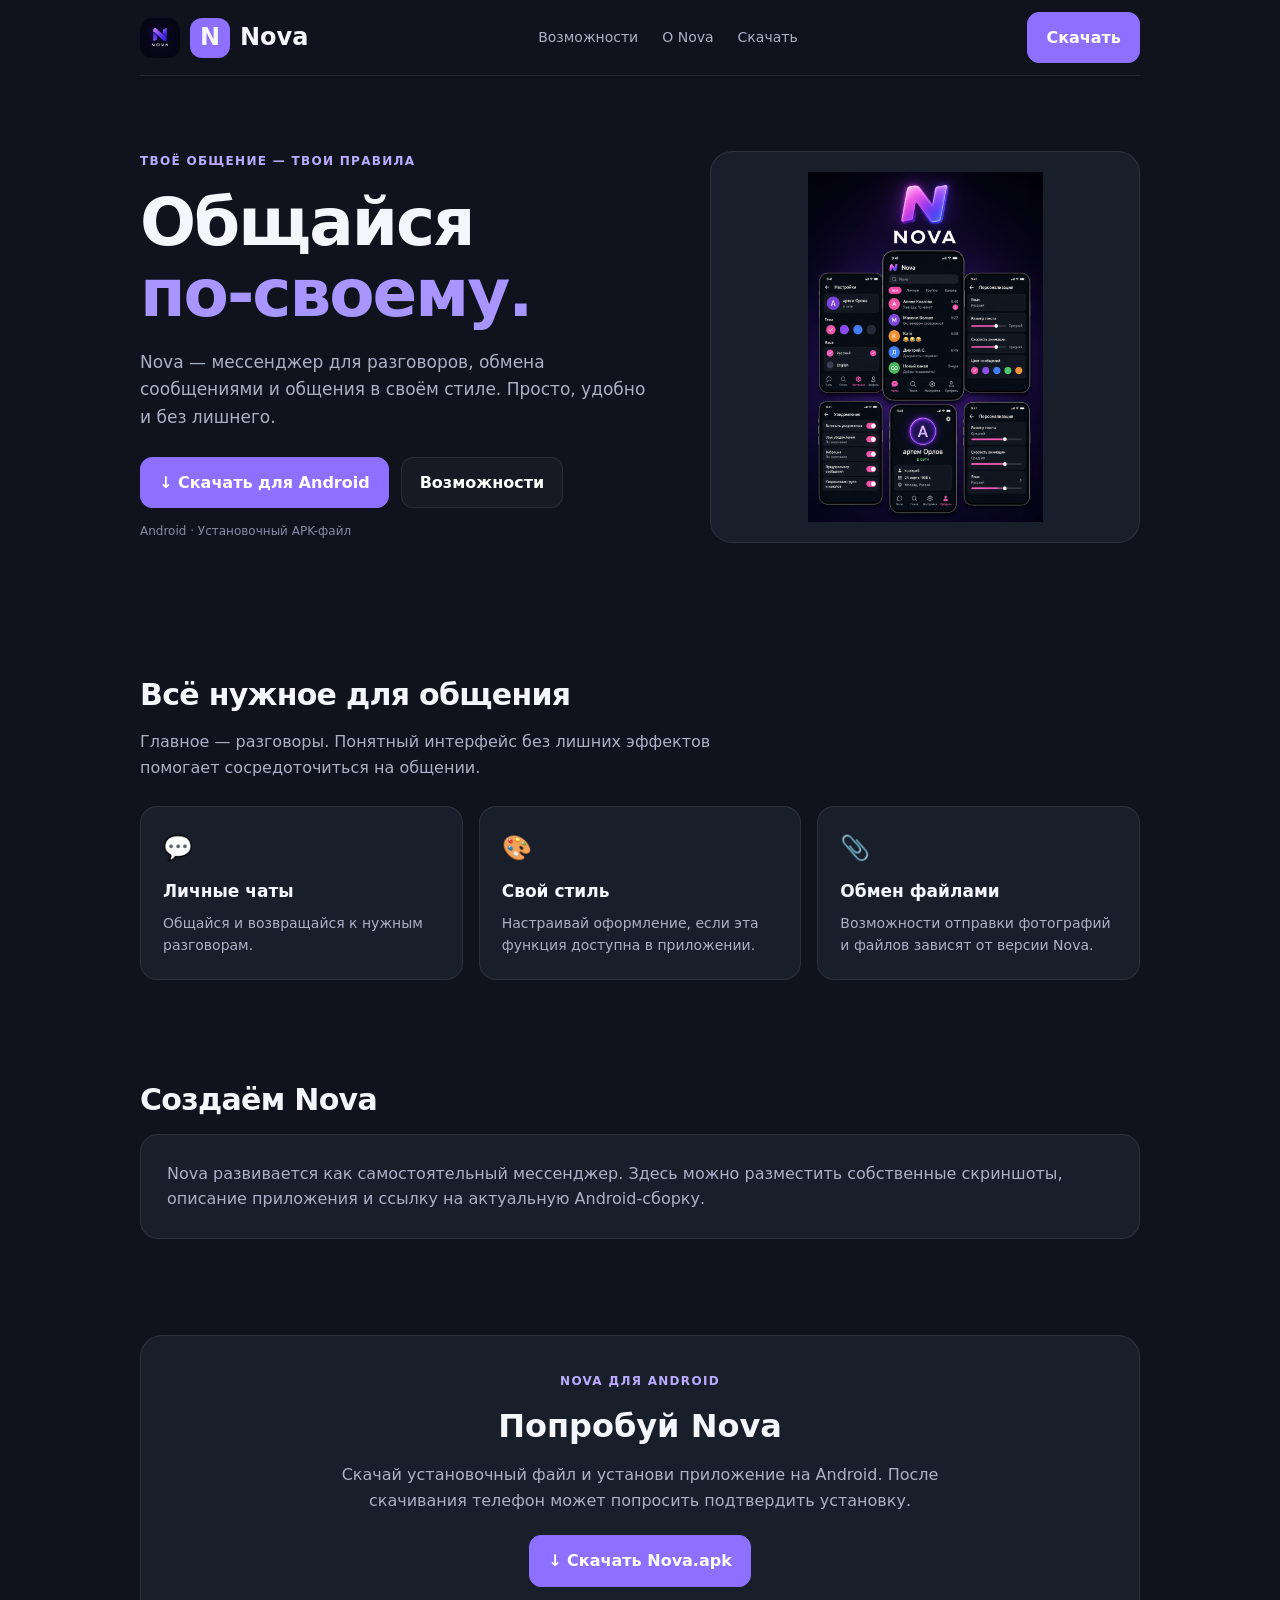
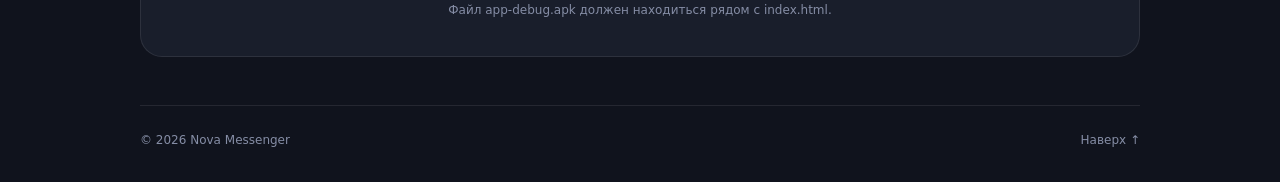
==== commit 50e687db: "Update index.html" ====
--- a/index.html
+++ b/index.html
@@ -442,7 +442,7 @@
 
     <div class="app-art">
       <img
-        src="nova-preview.png"
+        src="nova-preview.jpg"
         alt="Скриншот приложения Nova"
         onerror="this.hidden=true;document.getElementById('previewPlaceholder').hidden=false"
       >
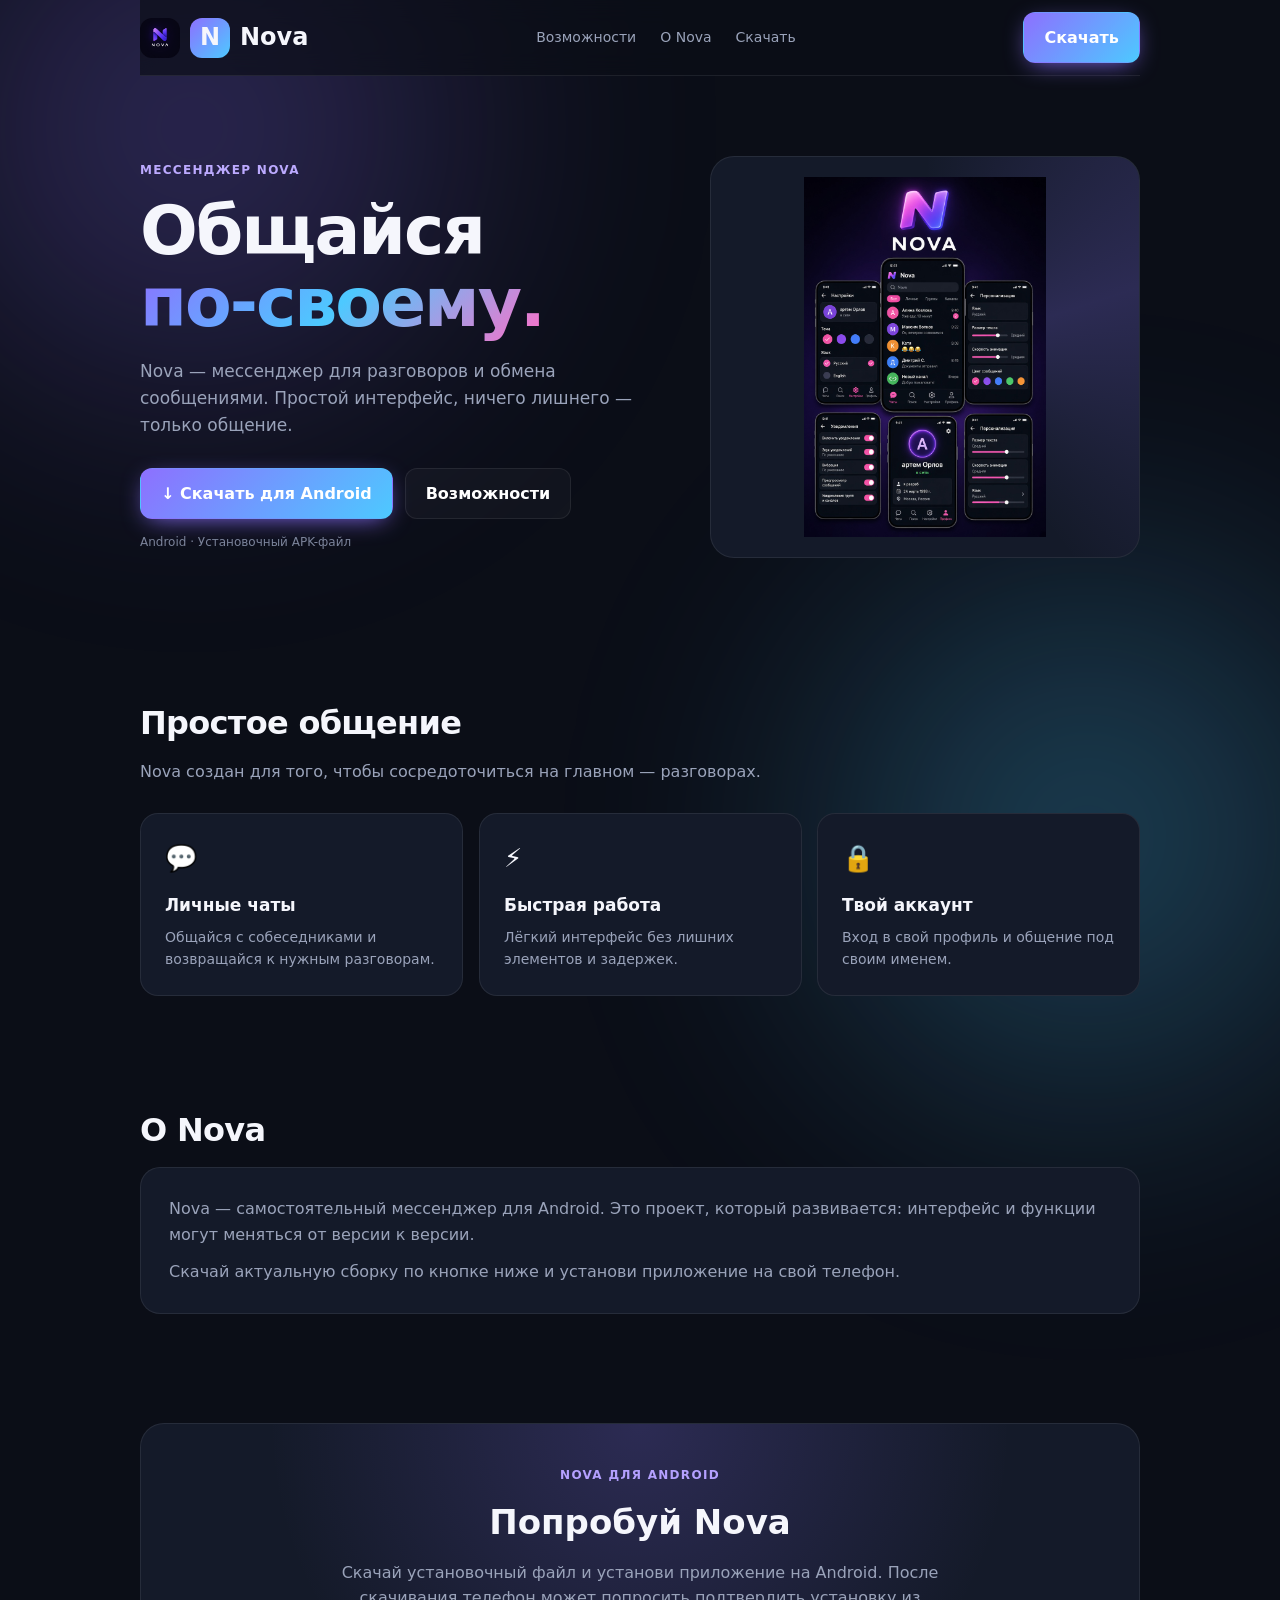
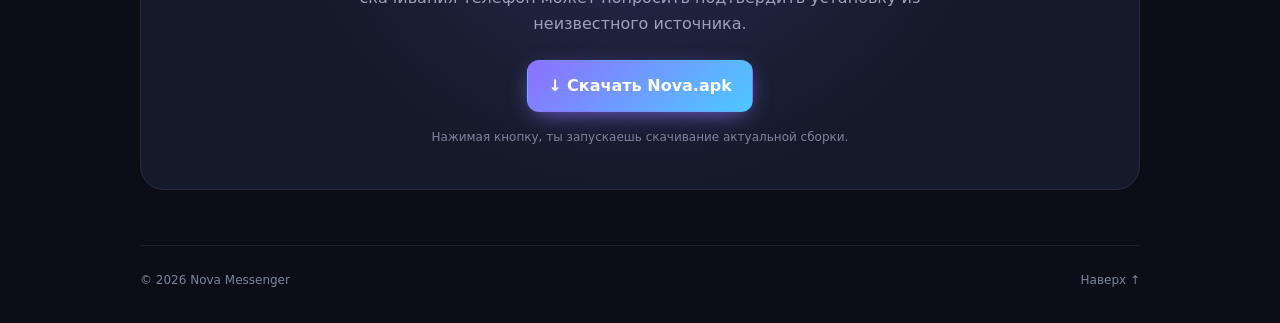
==== commit d4f96051: "Update index.html" ====
--- a/index.html
+++ b/index.html
@@ -3,41 +3,70 @@
 <head>
 <meta charset="UTF-8">
 <meta name="viewport" content="width=device-width, initial-scale=1">
-<meta name="theme-color" content="#10131d">
-<meta name="description" content="Nova — мессенджер для твоего общения.">
+<meta name="theme-color" content="#0b0e17">
+<meta name="description" content="Nova — мессенджер для общения.">
 <title>Nova — мессенджер</title>
 
 <style>
 :root {
-  --bg: #10131d;
-  --card: #191e2b;
+  --bg: #0b0e17;
+  --card: #141a29;
   --text: #f5f6fc;
-  --muted: #aab1c5;
-  --accent: #8d70ff;
-  --border: #ffffff16;
-}
-
-* {
-  box-sizing: border-box;
-  margin: 0;
-  padding: 0;
-}
-
-html {
-  scroll-behavior: smooth;
-}
+  --muted: #9aa3ba;
+  --accent1: #8d70ff;
+  --accent2: #4dc9ff;
+  --accent3: #ff6ec7;
+  --border: #ffffff14;
+}
+
+* { box-sizing: border-box; margin: 0; padding: 0; }
+
+html { scroll-behavior: smooth; }
 
 body {
   background: var(--bg);
   color: var(--text);
   font-family: system-ui, -apple-system, "Segoe UI", Arial, sans-serif;
   line-height: 1.6;
-}
-
-a {
-  color: inherit;
-  text-decoration: none;
-}
+  overflow-x: hidden;
+  position: relative;
+}
+
+/* Плавающие градиентные пятна на фоне */
+body::before,
+body::after {
+  content: "";
+  position: fixed;
+  width: 60vmax;
+  height: 60vmax;
+  border-radius: 50%;
+  filter: blur(120px);
+  opacity: .35;
+  z-index: -1;
+  pointer-events: none;
+}
+body::before {
+  background: radial-gradient(circle, var(--accent1), transparent 70%);
+  top: -20vmax;
+  left: -15vmax;
+  animation: float1 18s ease-in-out infinite;
+}
+body::after {
+  background: radial-gradient(circle, var(--accent2), transparent 70%);
+  bottom: -25vmax;
+  right: -15vmax;
+  animation: float2 22s ease-in-out infinite;
+}
+@keyframes float1 {
+  0%,100% { transform: translate(0,0) scale(1); }
+  50% { transform: translate(6vmax,4vmax) scale(1.15); }
+}
+@keyframes float2 {
+  0%,100% { transform: translate(0,0) scale(1); }
+  50% { transform: translate(-6vmax,-5vmax) scale(1.2); }
+}
+
+a { color: inherit; text-decoration: none; }
 
 .container {
   width: min(1000px, calc(100% - 36px));
@@ -45,7 +74,6 @@
 }
 
 /* Шапка */
-
 header {
   min-height: 76px;
   display: flex;
@@ -53,6 +81,11 @@
   justify-content: space-between;
   gap: 20px;
   border-bottom: 1px solid var(--border);
+  position: sticky;
+  top: 0;
+  z-index: 10;
+  backdrop-filter: blur(12px);
+  background: #0b0e17aa;
 }
 
 .brand {
@@ -62,21 +95,16 @@
   font-size: 24px;
   font-weight: 800;
 }
-
 .brand img {
-  width: 40px;
-  height: 40px;
+  width: 40px; height: 40px;
   object-fit: contain;
   border-radius: 12px;
 }
-
 .brand-fallback {
-  width: 40px;
-  height: 40px;
-  display: grid;
-  place-items: center;
+  width: 40px; height: 40px;
+  display: grid; place-items: center;
   border-radius: 12px;
-  background: var(--accent);
+  background: linear-gradient(135deg, var(--accent1), var(--accent2));
   font-weight: 900;
 }
 
@@ -86,19 +114,17 @@
   color: var(--muted);
   font-size: 14px;
 }
-
-nav a:hover {
-  color: white;
-}
+nav a { transition: color .2s; }
+nav a:hover { color: #fff; }
 
 /* Кнопки */
-
 .button {
   min-height: 46px;
   display: inline-flex;
   align-items: center;
   justify-content: center;
-  padding: 12px 18px;
+  gap: 8px;
+  padding: 12px 20px;
   border: 1px solid var(--border);
   border-radius: 12px;
   background: #ffffff08;
@@ -106,30 +132,30 @@
   font: inherit;
   font-weight: 700;
   cursor: pointer;
-  transition: background .15s, border-color .15s;
-}
-
+  transition: transform .2s, background .2s, border-color .2s, box-shadow .2s;
+}
 .button:hover {
   border-color: #8d70ff99;
-}
+  transform: translateY(-2px);
+}
+.button:active { transform: translateY(0); }
 
 .button-primary {
-  background: var(--accent);
-  border-color: var(--accent);
-}
-
+  background: linear-gradient(135deg, var(--accent1), var(--accent2));
+  border-color: transparent;
+  box-shadow: 0 6px 24px -8px var(--accent1);
+}
 .button-primary:hover {
-  background: #a18aff;
+  box-shadow: 0 10px 32px -8px var(--accent1);
 }
 
 /* Первый экран */
-
 .hero {
   display: grid;
   grid-template-columns: 1.1fr .9fr;
   align-items: center;
   gap: 45px;
-  padding: 75px 0 80px;
+  padding: 80px 0 85px;
 }
 
 .label {
@@ -141,13 +167,16 @@
 
 h1 {
   margin: 15px 0 20px;
-  font-size: clamp(43px, 6vw, 66px);
-  line-height: 1.08;
+  font-size: clamp(43px, 6vw, 68px);
+  line-height: 1.05;
   letter-spacing: -2px;
 }
 
-.accent-text {
-  color: #a995ff;
+.gradient-text {
+  background: linear-gradient(135deg, var(--accent1), var(--accent2) 50%, var(--accent3));
+  -webkit-background-clip: text;
+  background-clip: text;
+  color: transparent;
 }
 
 .intro {
@@ -160,42 +189,59 @@
   display: flex;
   flex-wrap: wrap;
   gap: 12px;
-  margin-top: 26px;
+  margin-top: 28px;
 }
 
 .hint {
   margin-top: 14px;
-  color: #858da5;
+  color: #7c849b;
   font-size: 12px;
 }
 
-/* Картинка приложения */
-
+/* Арт */
 .app-art {
-  min-height: 300px;
+  min-height: 320px;
   display: grid;
   place-items: center;
   padding: 20px;
   border: 1px solid var(--border);
-  border-radius: 22px;
+  border-radius: 24px;
   background: var(--card);
-}
+  position: relative;
+  overflow: hidden;
+  transition: transform .3s, box-shadow .3s;
+}
+.app-art:hover {
+  transform: translateY(-4px);
+  box-shadow: 0 20px 50px -20px #000;
+}
+.app-art::before {
+  content: "";
+  position: absolute;
+  inset: -40%;
+  background: conic-gradient(from 0deg, transparent, #8d70ff33, transparent 40%);
+  animation: spin 12s linear infinite;
+}
+@keyframes spin { to { transform: rotate(360deg); } }
 
 .app-art img {
+  position: relative;
   display: block;
   width: 100%;
-  max-width: 310px;
-  max-height: 350px;
+  max-width: 320px;
+  max-height: 360px;
   object-fit: contain;
   border-radius: 14px;
+  z-index: 1;
 }
 
 .image-placeholder {
+  position: relative;
+  z-index: 1;
   text-align: center;
   color: var(--muted);
   padding: 25px;
 }
-
 .image-placeholder strong {
   display: block;
   color: white;
@@ -203,24 +249,22 @@
   margin-bottom: 8px;
 }
 
-/* Возможности */
-
-section {
-  padding: 48px 0;
-}
+/* Секции */
+section { padding: 55px 0; }
 
 .section-title {
   margin-bottom: 10px;
-  font-size: 30px;
+  font-size: 32px;
   letter-spacing: -.7px;
 }
 
 .section-intro {
   max-width: 650px;
-  margin-bottom: 26px;
+  margin-bottom: 28px;
   color: var(--muted);
 }
 
+/* Карточки */
 .features {
   display: grid;
   grid-template-columns: repeat(3, 1fr);
@@ -228,74 +272,107 @@
 }
 
 .feature {
-  padding: 22px;
+  padding: 24px;
   border: 1px solid var(--border);
-  border-radius: 17px;
+  border-radius: 18px;
   background: var(--card);
-}
+  transition: transform .3s, border-color .3s, box-shadow .3s;
+  position: relative;
+  overflow: hidden;
+}
+.feature::before {
+  content: "";
+  position: absolute;
+  inset: 0;
+  background: linear-gradient(135deg, #8d70ff22, transparent 60%);
+  opacity: 0;
+  transition: opacity .3s;
+}
+.feature:hover {
+  transform: translateY(-4px);
+  border-color: #8d70ff66;
+  box-shadow: 0 16px 40px -20px var(--accent1);
+}
+.feature:hover::before { opacity: 1; }
 
 .feature-icon {
-  font-size: 24px;
-  margin-bottom: 10px;
-}
-
+  font-size: 26px;
+  margin-bottom: 12px;
+}
 .feature h3 {
   margin-bottom: 7px;
   font-size: 17px;
-}
-
+  position: relative;
+}
 .feature p {
   color: var(--muted);
   font-size: 14px;
-}
-
-/* Описание */
-
+  position: relative;
+}
+
+/* О приложении */
 .about-box {
-  padding: 26px;
+  padding: 28px;
   border: 1px solid var(--border);
-  border-radius: 18px;
+  border-radius: 20px;
   background: var(--card);
 }
-
-.about-box p {
-  color: var(--muted);
-}
+.about-box p { color: var(--muted); }
+.about-box p + p { margin-top: 12px; }
 
 /* Скачать */
-
 .download {
-  padding: 36px 24px;
+  padding: 42px 24px;
   border: 1px solid var(--border);
-  border-radius: 22px;
+  border-radius: 24px;
   background: var(--card);
   text-align: center;
-}
-
+  position: relative;
+  overflow: hidden;
+}
+.download::before {
+  content: "";
+  position: absolute;
+  inset: 0;
+  background: radial-gradient(circle at 50% 0%, #8d70ff33, transparent 60%);
+  pointer-events: none;
+}
 .download h2 {
   margin: 10px 0;
-  font-size: 32px;
-}
-
+  font-size: 34px;
+  position: relative;
+}
 .download p {
   max-width: 600px;
-  margin: 0 auto 22px;
+  margin: 0 auto 24px;
   color: var(--muted);
-}
-
+  position: relative;
+}
 .download .actions {
   justify-content: center;
   margin-top: 0;
-}
-
+  position: relative;
+}
 .download-note {
-  margin-top: 14px;
-  color: #858da5;
+  margin-top: 16px;
+  color: #7c849b;
   font-size: 12px;
+  position: relative;
+}
+
+/* Анимация появления при скролле */
+.reveal {
+  opacity: 0;
+  transform: translateY(28px);
+  transition: opacity .7s cubic-bezier(.2,.7,.3,1), transform .7s cubic-bezier(.2,.7,.3,1);
+  will-change: opacity, transform;
+}
+.reveal.visible {
+  opacity: 1;
+  transform: none;
 }
 
 /* Подвал */
-
 footer {
   display: flex;
   justify-content: space-between;
@@ -304,83 +381,41 @@
   margin-top: 45px;
   padding: 25px 0 32px;
   border-top: 1px solid var(--border);
-  color: #858da5;
+  color: #7c849b;
   font-size: 12px;
 }
 
 /* Телефоны */
-
 @media (max-width: 760px) {
-  nav {
-    display: none;
-  }
-
+  nav { display: none; }
   .hero {
     grid-template-columns: 1fr;
-    gap: 28px;
-    padding: 48px 0 55px;
+    gap: 30px;
+    padding: 52px 0 60px;
   }
-
-  .app-art {
-    min-height: 240px;
-  }
-
-  .app-art img {
-    max-height: 270px;
-  }
-
-  .features {
-    grid-template-columns: 1fr;
-  }
-
-  .feature {
-    padding: 19px;
-  }
-
-  section {
-    padding: 35px 0;
-  }
-
-  .download h2 {
-    font-size: 27px;
-  }
+  .app-art { min-height: 250px; }
+  .app-art img { max-height: 280px; }
+  .features { grid-template-columns: 1fr; }
+  section { padding: 38px 0; }
+  .download h2 { font-size: 28px; }
 }
 
 @media (max-width: 430px) {
-  .container {
-    width: calc(100% - 28px);
-  }
-
-  header {
-    min-height: 68px;
-  }
-
-  .brand {
-    font-size: 21px;
-  }
-
-  .header-download {
-    padding: 10px 12px;
-    font-size: 13px;
-  }
-
-  .actions .button {
-    width: 100%;
-  }
-
-  h1 {
-    letter-spacing: -1.5px;
-  }
-}
-
+  .container { width: calc(100% - 28px); }
+  header { min-height: 68px; }
+  .brand { font-size: 21px; }
+  .actions .button { width: 100%; }
+  h1 { letter-spacing: -1.5px; }
+}
+
+/* Уважение к настройке «меньше движения» */
 @media (prefers-reduced-motion: reduce) {
-  html {
-    scroll-behavior: auto;
-  }
-
+  html { scroll-behavior: auto; }
   *, *::before, *::after {
+    animation: none !important;
     transition: none !important;
   }
+  .reveal { opacity: 1; transform: none; }
 }
 </style>
 </head>
@@ -389,11 +424,8 @@
 
 <header class="container">
   <a class="brand" href="#top">
-    <img
-      src="nova-logo.png"
-      alt=""
-      onerror="this.hidden=true;this.nextElementSibling.hidden=false"
-    >
+    <img src="nova-logo.png" alt=""
+         onerror="this.hidden=true;this.nextElementSibling.hidden=false">
     <span class="brand-fallback" hidden>N</span>
     <span>Nova</span>
   </a>
@@ -404,119 +436,108 @@
     <a href="#download">Скачать</a>
   </nav>
 
-  <a class="button button-primary header-download" href="#download">
-    Скачать
-  </a>
+  <a class="button button-primary" href="#download">Скачать</a>
 </header>
 
 <main id="top">
 
   <section class="container hero">
-    <div>
-      <div class="label">ТВОЁ ОБЩЕНИЕ — ТВОИ ПРАВИЛА</div>
+    <div class="reveal">
+      <div class="label">МЕССЕНДЖЕР NOVA</div>
 
       <h1>
         Общайся<br>
-        <span class="accent-text">по-своему.</span>
+        <span class="gradient-text">по-своему.</span>
       </h1>
 
       <p class="intro">
-        Nova — мессенджер для разговоров, обмена сообщениями
-        и общения в своём стиле. Просто, удобно и без лишнего.
+        Nova — мессенджер для разговоров и обмена сообщениями.
+        Простой интерфейс, ничего лишнего — только общение.
       </p>
 
       <div class="actions">
-        <a class="button button-primary"
-           href="./app-debug.apk"
-           download="Nova.apk">
+        <a class="button button-primary" id="downloadBtn" href="#download">
           ↓ Скачать для Android
         </a>
-
-        <a class="button" href="#features">
-          Возможности
-        </a>
+        <a class="button" href="#features">Возможности</a>
       </div>
 
       <p class="hint">Android · Установочный APK-файл</p>
     </div>
 
-    <div class="app-art">
-      <img
-        src="nova-preview.jpg"
-        alt="Скриншот приложения Nova"
-        onerror="this.hidden=true;document.getElementById('previewPlaceholder').hidden=false"
-      >
-
+    <div class="app-art reveal">
+      <img src="nova-preview.jpg" alt="Скриншот приложения Nova"
+           onerror="this.hidden=true;document.getElementById('previewPlaceholder').hidden=false">
       <div class="image-placeholder" id="previewPlaceholder" hidden>
-        <strong>Твой скриншот Nova</strong>
-        Добавь изображение рядом с index.html
-        и назови его nova-preview.png.
+        <strong>Скриншот Nova</strong>
+        Добавь изображение рядом с index.html и назови его nova-preview.jpg.
       </div>
     </div>
   </section>
 
   <section class="container" id="features">
-    <h2 class="section-title">Всё нужное для общения</h2>
-
-    <p class="section-intro">
-      Главное — разговоры. Понятный интерфейс без лишних эффектов
-      помогает сосредоточиться на общении.
+    <h2 class="section-title reveal">Простое общение</h2>
+    <p class="section-intro reveal">
+      Nova создан для того, чтобы сосредоточиться на главном — разговорах.
     </p>
 
     <div class="features">
-      <article class="feature">
+      <article class="feature reveal">
         <div class="feature-icon">💬</div>
         <h3>Личные чаты</h3>
-        <p>Общайся и возвращайся к нужным разговорам.</p>
+        <p>Общайся с собеседниками и возвращайся к нужным разговорам.</p>
       </article>
 
-      <article class="feature">
-        <div class="feature-icon">🎨</div>
-        <h3>Свой стиль</h3>
-        <p>Настраивай оформление, если эта функция доступна в приложении.</p>
+      <article class="feature reveal">
+        <div class="feature-icon">⚡</div>
+        <h3>Быстрая работа</h3>
+        <p>Лёгкий интерфейс без лишних элементов и задержек.</p>
       </article>
 
-      <article class="feature">
-        <div class="feature-icon">📎</div>
-        <h3>Обмен файлами</h3>
-        <p>Возможности отправки фотографий и файлов зависят от версии Nova.</p>
+      <article class="feature reveal">
+        <div class="feature-icon">🔒</div>
+        <h3>Твой аккаунт</h3>
+        <p>Вход в свой профиль и общение под своим именем.</p>
       </article>
     </div>
   </section>
 
   <section class="container" id="about">
-    <h2 class="section-title">Создаём Nova</h2>
-
-    <div class="about-box">
+    <h2 class="section-title reveal">О Nova</h2>
+
+    <div class="about-box reveal">
       <p>
-        Nova развивается как самостоятельный мессенджер.
-        Здесь можно разместить собственные скриншоты, описание
-        приложения и ссылку на актуальную Android-сборку.
+        Nova — самостоятельный мессенджер для Android. Это проект,
+        который развивается: интерфейс и функции могут меняться
+        от версии к версии.
+      </p>
+      <p>
+        Скачай актуальную сборку по кнопке ниже и установи приложение
+        на свой телефон.
       </p>
     </div>
   </section>
 
   <section class="container" id="download">
-    <div class="download">
+    <div class="download reveal">
       <div class="label">NOVA ДЛЯ ANDROID</div>
 
       <h2>Попробуй Nova</h2>
 
       <p>
         Скачай установочный файл и установи приложение на Android.
-        После скачивания телефон может попросить подтвердить установку.
+        После скачивания телефон может попросить подтвердить установку
+        из неизвестного источника.
       </p>
 
       <div class="actions">
-        <a class="button button-primary"
-           href="./app-debug.apk"
-           download="Nova.apk">
+        <a class="button button-primary" id="downloadBtn2" href="#">
           ↓ Скачать Nova.apk
         </a>
       </div>
 
       <div class="download-note">
-        Файл app-debug.apk должен находиться рядом с index.html.
+        Нажимая кнопку, ты запускаешь скачивание актуальной сборки.
       </div>
     </div>
   </section>
@@ -529,8 +550,66 @@
 </footer>
 
 <script>
-  document.getElementById("year").textContent =
-    new Date().getFullYear();
+  // Год в подвале
+  document.getElementById("year").textContent = new Date().getFullYear();
+
+  // Появление секций при скролле
+  const revealEls = document.querySelectorAll(".reveal");
+  if ("IntersectionObserver" in window) {
+    const io = new IntersectionObserver((entries) => {
+      entries.forEach((entry) => {
+        if (entry.isIntersecting) {
+          entry.target.classList.add("visible");
+          io.unobserve(entry.target);
+        }
+      });
+    }, { threshold: 0.12 });
+    revealEls.forEach((el) => io.observe(el));
+  } else {
+    revealEls.forEach((el) => el.classList.add("visible"));
+  }
+
+  // Кнопка скачивания: получаем свежую прямую ссылку с Яндекс.Диска
+  const PUBLIC_KEY = "https://disk.yandex.ru/d/tp5hohqOp2XnUQ";
+
+  async function startDownload(btn) {
+    const original = btn.textContent;
+    btn.textContent = "Готовим ссылку…";
+    btn.style.pointerEvents = "none";
+
+    try {
+      const res = await fetch(
+        "https://cloud-api.yandex.net/v1/disk/public/resources/download?public_key=" +
+        encodeURIComponent(PUBLIC_KEY)
+      );
+      const data = await res.json();
+      if (!data.href) throw new Error("Нет ссылки");
+
+      // Запускаем скачивание
+      const a = document.createElement("a");
+      a.href = data.href;
+      a.download = "Nova.apk";
+      document.body.appendChild(a);
+      a.click();
+      a.remove();
+    } catch (err) {
+      alert("Не удалось получить ссылку на скачивание. Попробуй позже.");
+    } finally {
+      btn.textContent = original;
+      btn.style.pointerEvents = "";
+    }
+  }
+
+  ["downloadBtn", "downloadBtn2"].forEach((id) => {
+    const btn = document.getElementById(id);
+    if (!btn) return;
+    btn.addEventListener("click", (e) => {
+      // Верхняя кнопка ведёт к секции скачивания, нижняя — сразу качает
+      if (id === "downloadBtn") return;
+      e.preventDefault();
+      startDownload(btn);
+    });
+  });
 </script>
 
 </body>
